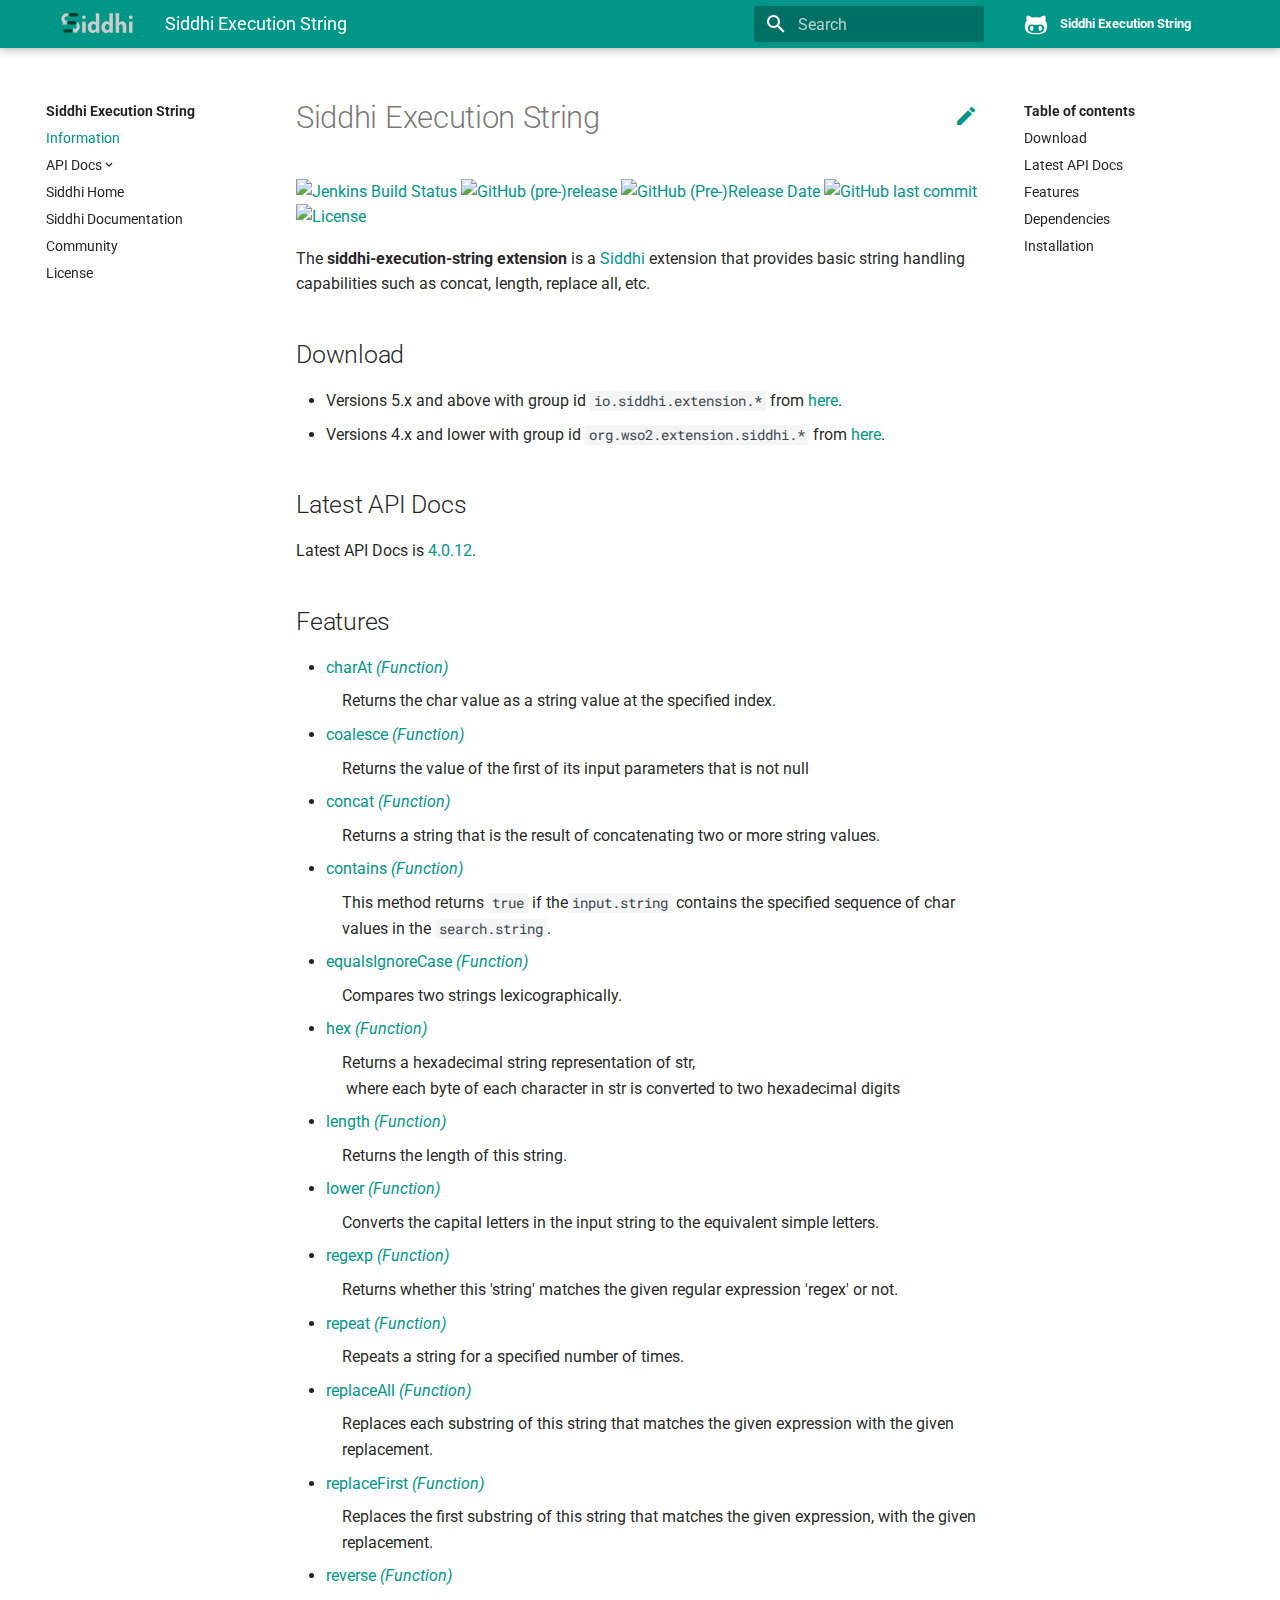
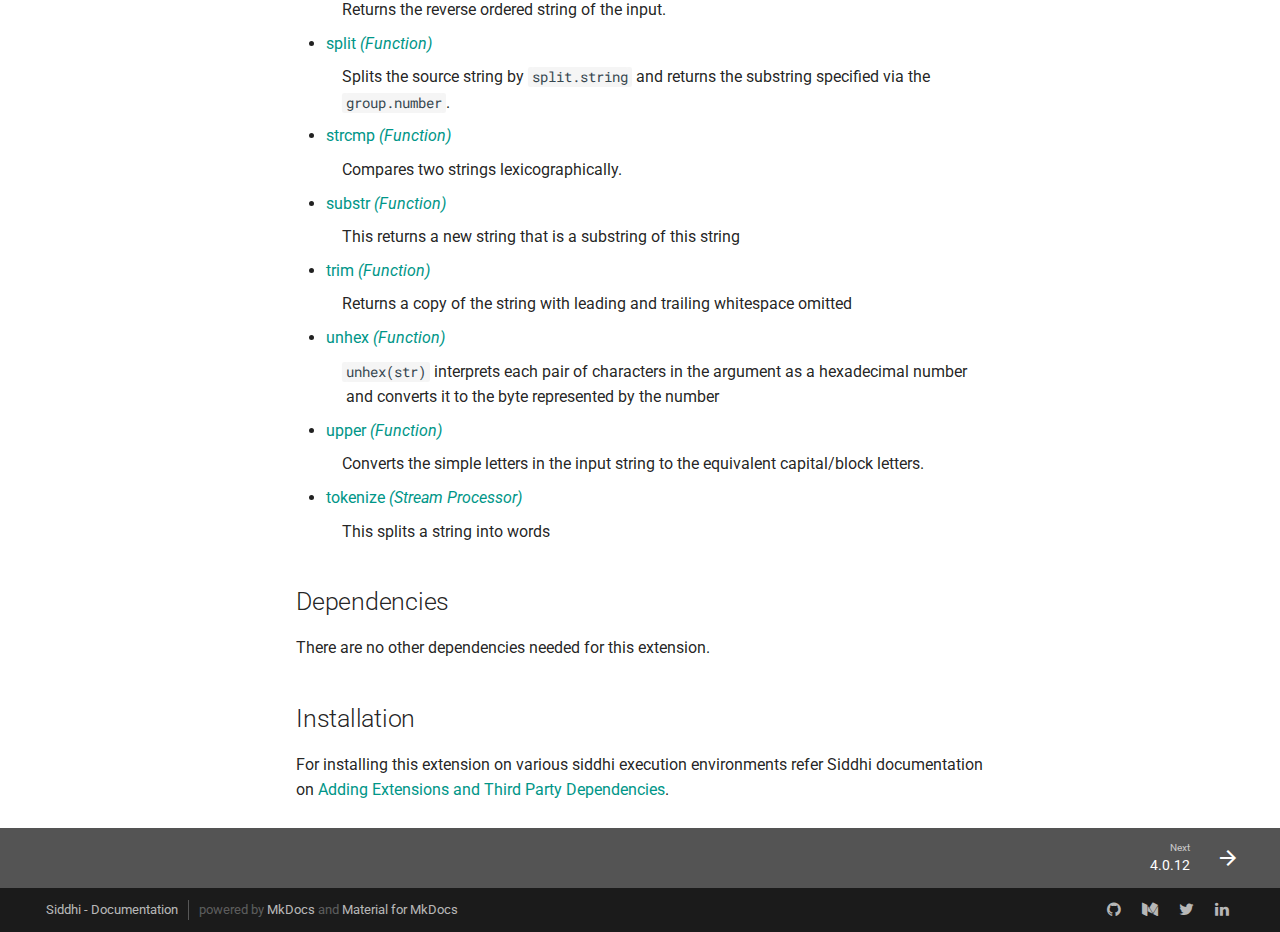
==== index.html @ 12981ea2 "Deployed dd63708 with MkDocs version: 1.0.4" ====
<!doctype html><html lang="en" class="no-js"><head><meta charset="utf-8"><meta name="viewport" content="width=device-width,initial-scale=1"><meta http-equiv="x-ua-compatible" content="ie=edge"><meta name="description" content="Siddhi Execution String Extension"><meta name="lang:clipboard.copy" content="Copy to clipboard"><meta name="lang:clipboard.copied" content="Copied to clipboard"><meta name="lang:search.language" content="en"><meta name="lang:search.pipeline.stopwords" content="True"><meta name="lang:search.pipeline.trimmer" content="True"><meta name="lang:search.result.none" content="No matching documents"><meta name="lang:search.result.one" content="1 matching document"><meta name="lang:search.result.other" content="# matching documents"><meta name="lang:search.tokenizer" content="[\s\-]+"><link rel="shortcut icon" href="images/favicon.ico"><meta name="generator" content="mkdocs-1.0.4, mkdocs-material-4.3.0"><title>Siddhi Execution String</title><link rel="stylesheet" href="assets/stylesheets/application.4031d38b.css"><link rel="stylesheet" href="assets/stylesheets/application-palette.224b79ff.css"><meta name="theme-color" content="#009688"><script src="assets/javascripts/modernizr.74668098.js"></script><link href="https://fonts.gstatic.com" rel="preconnect" crossorigin><link rel="stylesheet" href="https://fonts.googleapis.com/css?family=Roboto:300,400,400i,700|Roboto+Mono&display=swap"><style>body,input{font-family:"Roboto","Helvetica Neue",Helvetica,Arial,sans-serif}code,kbd,pre{font-family:"Roboto Mono","Courier New",Courier,monospace}</style><link rel="stylesheet" href="assets/fonts/material-icons.css"><link rel="stylesheet" href="stylesheets/extra.css"><script>window.ga = window.ga || function() {
    (ga.q = ga.q || []).push(arguments)
  }
  ga.l = +new Date
  /* Setup integration and send page view */
  ga("create", "UA-103065-28", "auto")
  ga("set", "anonymizeIp", true)
  ga("send", "pageview")
  /* Register handler to log search on blur */
  document.addEventListener("DOMContentLoaded", () => {
    if (document.forms.search) {
      var query = document.forms.search.query
      query.addEventListener("blur", function() {
        if (this.value) {
          var path = document.location.pathname;
          ga("send", "pageview", path + "?q=" + this.value)
        }
      })
    }
  })</script><script async src="https://www.google-analytics.com/analytics.js"></script></head><body dir="ltr" data-md-color-primary="teal" data-md-color-accent="teal"><svg class="md-svg"><defs><svg xmlns="http://www.w3.org/2000/svg" width="416" height="448" viewBox="0 0 416 448" id="__github"><path fill="currentColor" d="M160 304q0 10-3.125 20.5t-10.75 19T128 352t-18.125-8.5-10.75-19T96 304t3.125-20.5 10.75-19T128 256t18.125 8.5 10.75 19T160 304zm160 0q0 10-3.125 20.5t-10.75 19T288 352t-18.125-8.5-10.75-19T256 304t3.125-20.5 10.75-19T288 256t18.125 8.5 10.75 19T320 304zm40 0q0-30-17.25-51T296 232q-10.25 0-48.75 5.25Q229.5 240 208 240t-39.25-2.75Q130.75 232 120 232q-29.5 0-46.75 21T56 304q0 22 8 38.375t20.25 25.75 30.5 15 35 7.375 37.25 1.75h42q20.5 0 37.25-1.75t35-7.375 30.5-15 20.25-25.75T360 304zm56-44q0 51.75-15.25 82.75-9.5 19.25-26.375 33.25t-35.25 21.5-42.5 11.875-42.875 5.5T212 416q-19.5 0-35.5-.75t-36.875-3.125-38.125-7.5-34.25-12.875T37 371.5t-21.5-28.75Q0 312 0 260q0-59.25 34-99-6.75-20.5-6.75-42.5 0-29 12.75-54.5 27 0 47.5 9.875t47.25 30.875Q171.5 96 212 96q37 0 70 8 26.25-20.5 46.75-30.25T376 64q12.75 25.5 12.75 54.5 0 21.75-6.75 42 34 40 34 99.5z"/></svg></defs></svg> <input class="md-toggle" data-md-toggle="drawer" type="checkbox" id="__drawer" autocomplete="off"> <input class="md-toggle" data-md-toggle="search" type="checkbox" id="__search" autocomplete="off"> <label class="md-overlay" data-md-component="overlay" for="__drawer"></label><a href="#siddhi-execution-string" tabindex="1" class="md-skip">Skip to content </a><header class="md-header" data-md-component="header"><nav class="md-header-nav md-grid"><div class="md-flex"><div class="md-flex__cell md-flex__cell--shrink"><a href="." title="Siddhi Execution String" class="md-header-nav__button md-logo"><img src="images/siddhi-logo.svg" width="24" height="24"></a></div><div class="md-flex__cell md-flex__cell--shrink"><label class="md-icon md-icon--menu md-header-nav__button" for="__drawer"></label></div><div class="md-flex__cell md-flex__cell--stretch"><div class="md-flex__ellipsis md-header-nav__title" data-md-component="title"><span class="md-header-nav__topic">Siddhi Execution String</span><span class="md-header-nav__topic">Information</span></div></div><div class="md-flex__cell md-flex__cell--shrink"><label class="md-icon md-icon--search md-header-nav__button" for="__search"></label><div class="md-search" data-md-component="search" role="dialog"><label class="md-search__overlay" for="__search"></label><div class="md-search__inner" role="search"><form class="md-search__form" name="search"><input type="text" class="md-search__input" name="query" placeholder="Search" autocapitalize="off" autocorrect="off" autocomplete="off" spellcheck="false" data-md-component="query" data-md-state="active"> <label class="md-icon md-search__icon" for="__search"></label> <button type="reset" class="md-icon md-search__icon" data-md-component="reset" tabindex="-1">&#xE5CD;</button></form><div class="md-search__output"><div class="md-search__scrollwrap" data-md-scrollfix><div class="md-search-result" data-md-component="result"><div class="md-search-result__meta">Type to start searching</div><ol class="md-search-result__list"></ol></div></div></div></div></div></div><div class="md-flex__cell md-flex__cell--shrink"><div class="md-header-nav__source"><a href="https://github.com/siddhi-io/siddhi-execution-string/" title="Go to repository" class="md-source" data-md-source="github"><div class="md-source__icon"><svg viewBox="0 0 24 24" width="24" height="24"><use xlink:href="#__github" width="24" height="24"></use></svg></div><div class="md-source__repository">Siddhi Execution String</div></a></div></div></div></nav></header><div class="md-container"><main class="md-main"><div class="md-main__inner md-grid" data-md-component="container"><div class="md-sidebar md-sidebar--primary" data-md-component="navigation"><div class="md-sidebar__scrollwrap"><div class="md-sidebar__inner"><nav class="md-nav md-nav--primary" data-md-level="0"><label class="md-nav__title md-nav__title--site" for="__drawer"><a href="." title="Siddhi Execution String" class="md-nav__button md-logo"><img src="images/siddhi-logo.svg" width="48" height="48"></a>Siddhi Execution String</label><div class="md-nav__source"><a href="https://github.com/siddhi-io/siddhi-execution-string/" title="Go to repository" class="md-source" data-md-source="github"><div class="md-source__icon"><svg viewBox="0 0 24 24" width="24" height="24"><use xlink:href="#__github" width="24" height="24"></use></svg></div><div class="md-source__repository">Siddhi Execution String</div></a></div><ul class="md-nav__list" data-md-scrollfix><li class="md-nav__item md-nav__item--active"><input class="md-toggle md-nav__toggle" data-md-toggle="toc" type="checkbox" id="__toc"><label class="md-nav__link md-nav__link--active" for="__toc">Information</label><a href="." title="Information" class="md-nav__link md-nav__link--active">Information</a><nav class="md-nav md-nav--secondary"><label class="md-nav__title" for="__toc">Table of contents</label><ul class="md-nav__list" data-md-scrollfix><li class="md-nav__item"><a href="#download" title="Download" class="md-nav__link">Download</a></li><li class="md-nav__item"><a href="#latest-api-docs" title="Latest API Docs" class="md-nav__link">Latest API Docs</a></li><li class="md-nav__item"><a href="#features" title="Features" class="md-nav__link">Features</a></li><li class="md-nav__item"><a href="#dependencies" title="Dependencies" class="md-nav__link">Dependencies</a></li><li class="md-nav__item"><a href="#installation" title="Installation" class="md-nav__link">Installation</a></li></ul></nav></li><li class="md-nav__item md-nav__item--nested"><input class="md-toggle md-nav__toggle" data-md-toggle="nav-2" type="checkbox" id="nav-2"><label class="md-nav__link" for="nav-2">API Docs</label><nav class="md-nav" data-md-component="collapsible" data-md-level="1"><label class="md-nav__title" for="nav-2">API Docs</label><ul class="md-nav__list" data-md-scrollfix><li class="md-nav__item"><a href="api/4.0.12/" title="4.0.12" class="md-nav__link">4.0.12</a></li><li class="md-nav__item"><a href="api/4.0.11/" title="4.0.11" class="md-nav__link">4.0.11</a></li><li class="md-nav__item"><a href="api/4.0.10/" title="4.0.10" class="md-nav__link">4.0.10</a></li><li class="md-nav__item"><a href="api/4.0.9/" title="4.0.9" class="md-nav__link">4.0.9</a></li><li class="md-nav__item"><a href="api/4.0.8/" title="4.0.8" class="md-nav__link">4.0.8</a></li><li class="md-nav__item"><a href="api/4.0.7/" title="4.0.7" class="md-nav__link">4.0.7</a></li><li class="md-nav__item"><a href="api/4.0.6/" title="4.0.6" class="md-nav__link">4.0.6</a></li><li class="md-nav__item"><a href="api/4.0.5/" title="4.0.5" class="md-nav__link">4.0.5</a></li><li class="md-nav__item"><a href="api/latest/" title="latest" class="md-nav__link">latest</a></li></ul></nav></li><li class="md-nav__item"><a href="https://siddhi.io/" title="Siddhi Home" class="md-nav__link">Siddhi Home</a></li><li class="md-nav__item"><a href="https://siddhi.io/redirect/docs.html" title="Siddhi Documentation" class="md-nav__link">Siddhi Documentation</a></li><li class="md-nav__item"><a href="https://siddhi.io/community/" title="Community" class="md-nav__link">Community</a></li><li class="md-nav__item"><a href="license/" title="License" class="md-nav__link">License</a></li></ul></nav></div></div></div><div class="md-sidebar md-sidebar--secondary" data-md-component="toc"><div class="md-sidebar__scrollwrap"><div class="md-sidebar__inner"><nav class="md-nav md-nav--secondary"><label class="md-nav__title" for="__toc">Table of contents</label><ul class="md-nav__list" data-md-scrollfix><li class="md-nav__item"><a href="#download" title="Download" class="md-nav__link">Download</a></li><li class="md-nav__item"><a href="#latest-api-docs" title="Latest API Docs" class="md-nav__link">Latest API Docs</a></li><li class="md-nav__item"><a href="#features" title="Features" class="md-nav__link">Features</a></li><li class="md-nav__item"><a href="#dependencies" title="Dependencies" class="md-nav__link">Dependencies</a></li><li class="md-nav__item"><a href="#installation" title="Installation" class="md-nav__link">Installation</a></li></ul></nav></div></div></div><div class="md-content"><article class="md-content__inner md-typeset"><a href="https://github.com/siddhi-io/siddhi-execution-string/blob/master/index.md" title="Edit this page" class="md-icon md-content__icon">&#xE3C9;</a><h1 id="siddhi-execution-string">Siddhi Execution String</h1>
<p><a href="https://wso2.org/jenkins/job/siddhi/job/siddhi-execution-string/"><img alt="Jenkins Build Status" src="https://wso2.org/jenkins/job/siddhi/job/siddhi-execution-string/badge/icon" /></a>
  <a href="https://github.com/siddhi-io/siddhi-execution-string/releases"><img alt="GitHub (pre-)release" src="https://img.shields.io/github/release/siddhi-io/siddhi-execution-string/all.svg" /></a>
  <a href="https://github.com/siddhi-io/siddhi-execution-string/releases"><img alt="GitHub (Pre-)Release Date" src="https://img.shields.io/github/release-date-pre/siddhi-io/siddhi-execution-string.svg" /></a>
  <a href="https://github.com/siddhi-io/siddhi-execution-string/commits/master"><img alt="GitHub last commit" src="https://img.shields.io/github/last-commit/siddhi-io/siddhi-execution-string.svg" /></a>
  <a href="https://opensource.org/licenses/Apache-2.0"><img alt="License" src="https://img.shields.io/badge/License-Apache%202.0-blue.svg" /></a></p>
<p>The <strong>siddhi-execution-string extension</strong> is a <a target="_blank" href="https://siddhi.io/">Siddhi</a> extension that provides basic string handling capabilities such as concat, length, replace all, etc.</p>
<h2 id="download">Download</h2>
<ul>
<li>Versions 5.x and above with group id <code>io.siddhi.extension.*</code> from <a target="_blank" href="https://mvnrepository.com/artifact/io.siddhi.extension.execution.string/siddhi-execution-string/">here</a>.</li>
<li>Versions 4.x and lower with group id <code>org.wso2.extension.siddhi.*</code> from <a target="_blank" href="https://mvnrepository.com/artifact/org.wso2.extension.siddhi.execution.string/siddhi-execution-string">here</a>.</li>
</ul>
<h2 id="latest-api-docs">Latest API Docs</h2>
<p>Latest API Docs is <a target="_blank" href="https://siddhi-io.github.io/siddhi-execution-string/api/4.0.12">4.0.12</a>.</p>
<h2 id="features">Features</h2>
<ul>
<li><a target="_blank" href="https://wso2-extensions.github.io/siddhi-execution-string/api/4.0.12/#charat-function">charAt</a> <em><a target="_blank" href="https://wso2.github.io/siddhi/documentation/siddhi-4.0/#function">(Function)</a></em><br><div style="padding-left: 1em;"><p>Returns the char value as a string value at the specified index.</p></div></li>
<li><a target="_blank" href="https://wso2-extensions.github.io/siddhi-execution-string/api/4.0.12/#coalesce-function">coalesce</a> <em><a target="_blank" href="https://wso2.github.io/siddhi/documentation/siddhi-4.0/#function">(Function)</a></em><br><div style="padding-left: 1em;"><p>Returns the value of the first of its input parameters that is not null</p></div></li>
<li><a target="_blank" href="https://wso2-extensions.github.io/siddhi-execution-string/api/4.0.12/#concat-function">concat</a> <em><a target="_blank" href="https://wso2.github.io/siddhi/documentation/siddhi-4.0/#function">(Function)</a></em><br><div style="padding-left: 1em;"><p>Returns a string that is the result of concatenating two or more string values.</p></div></li>
<li><a target="_blank" href="https://wso2-extensions.github.io/siddhi-execution-string/api/4.0.12/#contains-function">contains</a> <em><a target="_blank" href="https://wso2.github.io/siddhi/documentation/siddhi-4.0/#function">(Function)</a></em><br><div style="padding-left: 1em;"><p>This method returns <code>true</code> if the<code>input.string</code> contains the specified sequence of char values in the <code>search.string</code>. </p></div></li>
<li><a target="_blank" href="https://wso2-extensions.github.io/siddhi-execution-string/api/4.0.12/#equalsignorecase-function">equalsIgnoreCase</a> <em><a target="_blank" href="https://wso2.github.io/siddhi/documentation/siddhi-4.0/#function">(Function)</a></em><br><div style="padding-left: 1em;"><p>Compares two strings lexicographically.</p></div></li>
<li><a target="_blank" href="https://wso2-extensions.github.io/siddhi-execution-string/api/4.0.12/#hex-function">hex</a> <em><a target="_blank" href="https://wso2.github.io/siddhi/documentation/siddhi-4.0/#function">(Function)</a></em><br><div style="padding-left: 1em;"><p>Returns a hexadecimal string representation of str,<br>&nbsp;where each byte of each character in str is converted to two hexadecimal digits</p></div></li>
<li><a target="_blank" href="https://wso2-extensions.github.io/siddhi-execution-string/api/4.0.12/#length-function">length</a> <em><a target="_blank" href="https://wso2.github.io/siddhi/documentation/siddhi-4.0/#function">(Function)</a></em><br><div style="padding-left: 1em;"><p>Returns the length of this string.</p></div></li>
<li><a target="_blank" href="https://wso2-extensions.github.io/siddhi-execution-string/api/4.0.12/#lower-function">lower</a> <em><a target="_blank" href="https://wso2.github.io/siddhi/documentation/siddhi-4.0/#function">(Function)</a></em><br><div style="padding-left: 1em;"><p>Converts the capital letters in the input string to the equivalent simple letters.</p></div></li>
<li><a target="_blank" href="https://wso2-extensions.github.io/siddhi-execution-string/api/4.0.12/#regexp-function">regexp</a> <em><a target="_blank" href="https://wso2.github.io/siddhi/documentation/siddhi-4.0/#function">(Function)</a></em><br><div style="padding-left: 1em;"><p>Returns whether  this 'string' matches the given regular expression 'regex' or not.</p></div></li>
<li><a target="_blank" href="https://wso2-extensions.github.io/siddhi-execution-string/api/4.0.12/#repeat-function">repeat</a> <em><a target="_blank" href="https://wso2.github.io/siddhi/documentation/siddhi-4.0/#function">(Function)</a></em><br><div style="padding-left: 1em;"><p>Repeats a string for a specified number of times.</p></div></li>
<li><a target="_blank" href="https://wso2-extensions.github.io/siddhi-execution-string/api/4.0.12/#replaceall-function">replaceAll</a> <em><a target="_blank" href="https://wso2.github.io/siddhi/documentation/siddhi-4.0/#function">(Function)</a></em><br><div style="padding-left: 1em;"><p>Replaces each substring of this string that matches the given expression with the given replacement.</p></div></li>
<li><a target="_blank" href="https://wso2-extensions.github.io/siddhi-execution-string/api/4.0.12/#replacefirst-function">replaceFirst</a> <em><a target="_blank" href="https://wso2.github.io/siddhi/documentation/siddhi-4.0/#function">(Function)</a></em><br><div style="padding-left: 1em;"><p>Replaces the first substring of this string that matches the given expression, with the given replacement.</p></div></li>
<li><a target="_blank" href="https://wso2-extensions.github.io/siddhi-execution-string/api/4.0.12/#reverse-function">reverse</a> <em><a target="_blank" href="https://wso2.github.io/siddhi/documentation/siddhi-4.0/#function">(Function)</a></em><br><div style="padding-left: 1em;"><p>Returns the reverse ordered string of the input.</p></div></li>
<li><a target="_blank" href="https://wso2-extensions.github.io/siddhi-execution-string/api/4.0.12/#split-function">split</a> <em><a target="_blank" href="https://wso2.github.io/siddhi/documentation/siddhi-4.0/#function">(Function)</a></em><br><div style="padding-left: 1em;"><p>Splits the source string by <code>split.string</code> and returns the substring specified via the <code>group.number</code>.</p></div></li>
<li><a target="_blank" href="https://wso2-extensions.github.io/siddhi-execution-string/api/4.0.12/#strcmp-function">strcmp</a> <em><a target="_blank" href="https://wso2.github.io/siddhi/documentation/siddhi-4.0/#function">(Function)</a></em><br><div style="padding-left: 1em;"><p>Compares two strings lexicographically.</p></div></li>
<li><a target="_blank" href="https://wso2-extensions.github.io/siddhi-execution-string/api/4.0.12/#substr-function">substr</a> <em><a target="_blank" href="https://wso2.github.io/siddhi/documentation/siddhi-4.0/#function">(Function)</a></em><br><div style="padding-left: 1em;"><p>This returns a new string that is a substring of this string</p></div></li>
<li><a target="_blank" href="https://wso2-extensions.github.io/siddhi-execution-string/api/4.0.12/#trim-function">trim</a> <em><a target="_blank" href="https://wso2.github.io/siddhi/documentation/siddhi-4.0/#function">(Function)</a></em><br><div style="padding-left: 1em;"><p>Returns a copy of the string with leading and trailing whitespace omitted</p></div></li>
<li><a target="_blank" href="https://wso2-extensions.github.io/siddhi-execution-string/api/4.0.12/#unhex-function">unhex</a> <em><a target="_blank" href="https://wso2.github.io/siddhi/documentation/siddhi-4.0/#function">(Function)</a></em><br><div style="padding-left: 1em;"><p><code>unhex(str)</code> interprets each pair of characters in the argument as a hexadecimal number<br>&nbsp;and converts it to the byte represented by the number</p></div></li>
<li><a target="_blank" href="https://wso2-extensions.github.io/siddhi-execution-string/api/4.0.12/#upper-function">upper</a> <em><a target="_blank" href="https://wso2.github.io/siddhi/documentation/siddhi-4.0/#function">(Function)</a></em><br><div style="padding-left: 1em;"><p>Converts the simple letters in the input string to the equivalent capital/block letters.</p></div></li>
<li><a target="_blank" href="https://wso2-extensions.github.io/siddhi-execution-string/api/4.0.12/#tokenize-stream-processor">tokenize</a> <em><a target="_blank" href="https://wso2.github.io/siddhi/documentation/siddhi-4.0/#stream-processor">(Stream Processor)</a></em><br><div style="padding-left: 1em;"><p>This splits a string into words</p></div></li>
</ul>
<h2 id="dependencies">Dependencies</h2>
<p>There are no other dependencies needed for this extension. </p>
<h2 id="installation">Installation</h2>
<p>For installing this extension on various siddhi execution environments refer Siddhi documentation on <a target="_blank" href="https://siddhi.io/redirect/add-extensions.html">Adding Extensions and Third Party Dependencies</a>.</p></article></div></div></main><footer class="md-footer"><div class="md-footer-nav"><nav class="md-footer-nav__inner md-grid"><a href="api/4.0.12/" title="4.0.12" class="md-flex md-footer-nav__link md-footer-nav__link--next" rel="next"><div class="md-flex__cell md-flex__cell--stretch md-footer-nav__title"><span class="md-flex__ellipsis"><span class="md-footer-nav__direction">Next</span>4.0.12</span></div><div class="md-flex__cell md-flex__cell--shrink"><i class="md-icon md-icon--arrow-forward md-footer-nav__button"></i></div></a></nav></div><div class="md-footer-meta md-typeset"><div class="md-footer-meta__inner md-grid"><div class="md-footer-copyright"><div class="md-footer-copyright__highlight">Siddhi - Documentation</div>powered by <a href="https://www.mkdocs.org">MkDocs</a> and <a href="https://squidfunk.github.io/mkdocs-material/">Material for MkDocs</a></div><div class="md-footer-social"><link rel="stylesheet" href="assets/fonts/font-awesome.css"> <a href="https://github.com/siddhi-io/siddhi" class="md-footer-social__link fa fa-github"></a>  <a href="https://medium.com/siddhi-io" class="md-footer-social__link fa fa-medium"></a>  <a href="https://twitter.com/siddhi_io" class="md-footer-social__link fa fa-twitter"></a>  <a href="https://www.linkedin.com/groups/13553064" class="md-footer-social__link fa fa-linkedin"></a> </div></div></div></footer></div><script src="assets/javascripts/application.b260a35d.js"></script><script>app.initialize({version:"1.0.4",url:{base:"."}})</script></body></html>
---- assets/stylesheets/application.4031d38b.css ----
@charset "UTF-8";html{box-sizing:border-box}*,:after,:before{box-sizing:inherit}html{-webkit-text-size-adjust:none;-moz-text-size-adjust:none;-ms-text-size-adjust:none;text-size-adjust:none}body{margin:0}hr{overflow:visible;box-sizing:content-box}a{-webkit-text-decoration-skip:objects}a,button,input,label{-webkit-tap-highlight-color:transparent}a{color:inherit;text-decoration:none}small,sub,sup{font-size:80%}sub,sup{position:relative;line-height:0;vertical-align:baseline}sub{bottom:-.25em}sup{top:-.5em}img{border-style:none}table{border-collapse:separate;border-spacing:0}td,th{font-weight:400;vertical-align:top}button{margin:0;padding:0;border:0;outline-style:none;background:transparent;font-size:inherit}input{border:0;outline:0}.md-clipboard:before,.md-icon,.md-nav__button,.md-nav__link:after,.md-nav__title:before,.md-search-result__article--document:before,.md-source-file:before,.md-typeset .admonition>.admonition-title:before,.md-typeset .admonition>summary:before,.md-typeset .critic.comment:before,.md-typeset .footnote-backref,.md-typeset .task-list-control .task-list-indicator:before,.md-typeset details>.admonition-title:before,.md-typeset details>summary:before,.md-typeset summary:after{font-family:Material Icons;font-style:normal;font-variant:normal;font-weight:400;line-height:1;text-transform:none;white-space:nowrap;speak:none;word-wrap:normal;direction:ltr}.md-content__icon,.md-footer-nav__button,.md-header-nav__button,.md-nav__button,.md-nav__title:before,.md-search-result__article--document:before{display:inline-block;margin:.2rem;padding:.4rem;font-size:1.2rem;cursor:pointer}.md-icon--arrow-back:before{content:""}.md-icon--arrow-forward:before{content:""}.md-icon--menu:before{content:""}.md-icon--search:before{content:""}[dir=rtl] .md-icon--arrow-back:before{content:""}[dir=rtl] .md-icon--arrow-forward:before{content:""}body{-webkit-font-smoothing:antialiased;-moz-osx-font-smoothing:grayscale}body,input{color:rgba(0,0,0,.87);-webkit-font-feature-settings:"kern","liga";font-feature-settings:"kern","liga";font-family:Helvetica Neue,Helvetica,Arial,sans-serif}code,kbd,pre{color:rgba(0,0,0,.87);-webkit-font-feature-settings:"kern";font-feature-settings:"kern";font-family:Courier New,Courier,monospace}.md-typeset{font-size:.8rem;line-height:1.6;-webkit-print-color-adjust:exact}.md-typeset blockquote,.md-typeset ol,.md-typeset p,.md-typeset ul{margin:1em 0}.md-typeset h1{margin:0 0 2rem;color:rgba(0,0,0,.54);font-size:1.5625rem;line-height:1.3}.md-typeset h1,.md-typeset h2{font-weight:300;letter-spacing:-.01em}.md-typeset h2{margin:2rem 0 .8rem;font-size:1.25rem;line-height:1.4}.md-typeset h3{margin:1.6rem 0 .8rem;font-size:1rem;font-weight:400;letter-spacing:-.01em;line-height:1.5}.md-typeset h2+h3{margin-top:.8rem}.md-typeset h4{font-size:.8rem}.md-typeset h4,.md-typeset h5,.md-typeset h6{margin:.8rem 0;font-weight:700;letter-spacing:-.01em}.md-typeset h5,.md-typeset h6{color:rgba(0,0,0,.54);font-size:.64rem}.md-typeset h5{text-transform:uppercase}.md-typeset hr{margin:1.5em 0;border-bottom:.05rem dotted rgba(0,0,0,.26)}.md-typeset a{color:#3f51b5;word-break:break-word}.md-typeset a,.md-typeset a:before{transition:color .125s}.md-typeset a:active,.md-typeset a:hover{color:#536dfe}.md-typeset code,.md-typeset pre{background-color:hsla(0,0%,92.5%,.5);color:#37474f;font-size:85%;direction:ltr}.md-typeset code{margin:0 .29412em;padding:.07353em 0;border-radius:.1rem;box-shadow:.29412em 0 0 hsla(0,0%,92.5%,.5),-.29412em 0 0 hsla(0,0%,92.5%,.5);word-break:break-word;-webkit-box-decoration-break:clone;box-decoration-break:clone}.md-typeset h1 code,.md-typeset h2 code,.md-typeset h3 code,.md-typeset h4 code,.md-typeset h5 code,.md-typeset h6 code{margin:0;background-color:transparent;box-shadow:none}.md-typeset a>code{margin:inherit;padding:inherit;border-radius:initial;background-color:inherit;color:inherit;box-shadow:none}.md-typeset pre{position:relative;margin:1em 0;border-radius:.1rem;line-height:1.4;-webkit-overflow-scrolling:touch}.md-typeset pre>code{display:block;margin:0;padding:.525rem .6rem;background-color:transparent;font-size:inherit;box-shadow:none;-webkit-box-decoration-break:slice;box-decoration-break:slice;overflow:auto}.md-typeset pre>code::-webkit-scrollbar{width:.2rem;height:.2rem}.md-typeset pre>code::-webkit-scrollbar-thumb{background-color:rgba(0,0,0,.26)}.md-typeset pre>code::-webkit-scrollbar-thumb:hover{background-color:#536dfe}.md-typeset kbd{padding:0 .29412em;border-radius:.15rem;border:.05rem solid #c9c9c9;border-bottom-color:#bcbcbc;background-color:#fcfcfc;color:#555;font-size:85%;box-shadow:0 .05rem 0 #b0b0b0;word-break:break-word}.md-typeset mark{margin:0 .25em;padding:.0625em 0;border-radius:.1rem;background-color:rgba(255,235,59,.5);box-shadow:.25em 0 0 rgba(255,235,59,.5),-.25em 0 0 rgba(255,235,59,.5);word-break:break-word;-webkit-box-decoration-break:clone;box-decoration-break:clone}.md-typeset abbr{border-bottom:.05rem dotted rgba(0,0,0,.54);text-decoration:none;cursor:help}.md-typeset small{opacity:.75}.md-typeset sub,.md-typeset sup{margin-left:.07812em}[dir=rtl] .md-typeset sub,[dir=rtl] .md-typeset sup{margin-right:.07812em;margin-left:0}.md-typeset blockquote{padding-left:.6rem;border-left:.2rem solid rgba(0,0,0,.26);color:rgba(0,0,0,.54)}[dir=rtl] .md-typeset blockquote{padding-right:.6rem;padding-left:0;border-right:.2rem solid rgba(0,0,0,.26);border-left:initial}.md-typeset ul{list-style-type:disc}.md-typeset ol,.md-typeset ul{margin-left:.625em;padding:0}[dir=rtl] .md-typeset ol,[dir=rtl] .md-typeset ul{margin-right:.625em;margin-left:0}.md-typeset ol ol,.md-typeset ul ol{list-style-type:lower-alpha}.md-typeset ol ol ol,.md-typeset ul ol ol{list-style-type:lower-roman}.md-typeset ol li,.md-typeset ul li{margin-bottom:.5em;margin-left:1.25em}[dir=rtl] .md-typeset ol li,[dir=rtl] .md-typeset ul li{margin-right:1.25em;margin-left:0}.md-typeset ol li blockquote,.md-typeset ol li p,.md-typeset ul li blockquote,.md-typeset ul li p{margin:.5em 0}.md-typeset ol li:last-child,.md-typeset ul li:last-child{margin-bottom:0}.md-typeset ol li ol,.md-typeset ol li ul,.md-typeset ul li ol,.md-typeset ul li ul{margin:.5em 0 .5em .625em}[dir=rtl] .md-typeset ol li ol,[dir=rtl] .md-typeset ol li ul,[dir=rtl] .md-typeset ul li ol,[dir=rtl] .md-typeset ul li ul{margin-right:.625em;margin-left:0}.md-typeset dd{margin:1em 0 1em 1.875em}[dir=rtl] .md-typeset dd{margin-right:1.875em;margin-left:0}.md-typeset iframe,.md-typeset img,.md-typeset svg{max-width:100%}.md-typeset table:not([class]){box-shadow:0 2px 2px 0 rgba(0,0,0,.14),0 1px 5px 0 rgba(0,0,0,.12),0 3px 1px -2px rgba(0,0,0,.2);display:inline-block;max-width:100%;border-radius:.1rem;font-size:.64rem;overflow:auto;-webkit-overflow-scrolling:touch}.md-typeset table:not([class])+*{margin-top:1.5em}.md-typeset table:not([class]) td:not([align]),.md-typeset table:not([class]) th:not([align]){text-align:left}[dir=rtl] .md-typeset table:not([class]) td:not([align]),[dir=rtl] .md-typeset table:not([class]) th:not([align]){text-align:right}.md-typeset table:not([class]) th{min-width:5rem;padding:.6rem .8rem;background-color:rgba(0,0,0,.54);color:#fff;vertical-align:top}.md-typeset table:not([class]) td{padding:.6rem .8rem;border-top:.05rem solid rgba(0,0,0,.07);vertical-align:top}.md-typeset table:not([class]) tr{transition:background-color .125s}.md-typeset table:not([class]) tr:hover{background-color:rgba(0,0,0,.035);box-shadow:inset 0 .05rem 0 #fff}.md-typeset table:not([class]) tr:first-child td{border-top:0}.md-typeset table:not([class]) a{word-break:normal}.md-typeset__scrollwrap{margin:1em -.8rem;overflow-x:auto;-webkit-overflow-scrolling:touch}.md-typeset .md-typeset__table{display:inline-block;margin-bottom:.5em;padding:0 .8rem}.md-typeset .md-typeset__table table{display:table;width:100%;margin:0;overflow:hidden}html{font-size:125%;overflow-x:hidden}body,html{height:100%}body{position:relative;font-size:.5rem}hr{display:block;height:.05rem;padding:0;border:0}.md-svg{display:none}.md-grid{max-width:61rem;margin-right:auto;margin-left:auto}.md-container,.md-main{overflow:auto}.md-container{display:table;width:100%;height:100%;padding-top:2.4rem;table-layout:fixed}.md-main{display:table-row;height:100%}.md-main__inner{height:100%;padding-top:1.5rem;padding-bottom:.05rem}.md-toggle{display:none}.md-overlay{position:fixed;top:0;width:0;height:0;transition:width 0s .25s,height 0s .25s,opacity .25s;background-color:rgba(0,0,0,.54);opacity:0;z-index:3}.md-flex{display:table}.md-flex__cell{display:table-cell;position:relative;vertical-align:top}.md-flex__cell--shrink{width:0}.md-flex__cell--stretch{display:table;width:100%;table-layout:fixed}.md-flex__ellipsis{display:table-cell;text-overflow:ellipsis;white-space:nowrap;overflow:hidden}.md-skip{position:fixed;width:.05rem;height:.05rem;margin:.5rem;padding:.3rem .5rem;-webkit-transform:translateY(.4rem);transform:translateY(.4rem);border-radius:.1rem;background-color:rgba(0,0,0,.87);color:#fff;font-size:.64rem;opacity:0;overflow:hidden}.md-skip:focus{width:auto;height:auto;clip:auto;-webkit-transform:translateX(0);transform:translateX(0);transition:opacity .175s 75ms,-webkit-transform .25s cubic-bezier(.4,0,.2,1);transition:transform .25s cubic-bezier(.4,0,.2,1),opacity .175s 75ms;transition:transform .25s cubic-bezier(.4,0,.2,1),opacity .175s 75ms,-webkit-transform .25s cubic-bezier(.4,0,.2,1);opacity:1;z-index:10}@page{margin:25mm}.md-clipboard{position:absolute;top:.3rem;right:.3rem;width:1.4rem;height:1.4rem;border-radius:.1rem;font-size:.8rem;cursor:pointer;z-index:1;-webkit-backface-visibility:hidden;backface-visibility:hidden}.md-clipboard:before{transition:color .25s,opacity .25s;color:rgba(0,0,0,.07);content:"\E14D"}.codehilite:hover .md-clipboard:before,.md-typeset .highlight:hover .md-clipboard:before,pre:hover .md-clipboard:before{color:rgba(0,0,0,.54)}.md-clipboard:focus:before,.md-clipboard:hover:before{color:#536dfe}.md-clipboard__message{display:block;position:absolute;top:0;right:1.7rem;padding:.3rem .5rem;-webkit-transform:translateX(.4rem);transform:translateX(.4rem);transition:opacity .175s,-webkit-transform .25s cubic-bezier(.9,.1,.9,0);transition:transform .25s cubic-bezier(.9,.1,.9,0),opacity .175s;transition:transform .25s cubic-bezier(.9,.1,.9,0),opacity .175s,-webkit-transform .25s cubic-bezier(.9,.1,.9,0);border-radius:.1rem;background-color:rgba(0,0,0,.54);color:#fff;font-size:.64rem;white-space:nowrap;opacity:0;pointer-events:none}.md-clipboard__message--active{-webkit-transform:translateX(0);transform:translateX(0);transition:opacity .175s 75ms,-webkit-transform .25s cubic-bezier(.4,0,.2,1);transition:transform .25s cubic-bezier(.4,0,.2,1),opacity .175s 75ms;transition:transform .25s cubic-bezier(.4,0,.2,1),opacity .175s 75ms,-webkit-transform .25s cubic-bezier(.4,0,.2,1);opacity:1;pointer-events:auto}.md-clipboard__message:before{content:attr(aria-label)}.md-clipboard__message:after{display:block;position:absolute;top:50%;right:-.2rem;width:0;margin-top:-.2rem;border-color:transparent rgba(0,0,0,.54);border-style:solid;border-width:.2rem 0 .2rem .2rem;content:""}.md-content__inner{margin:0 .8rem 1.2rem;padding-top:.6rem}.md-content__inner:before{display:block;height:.4rem;content:""}.md-content__inner>:last-child{margin-bottom:0}.md-content__icon{position:relative;margin:.4rem 0;padding:0;float:right}.md-typeset .md-content__icon{color:rgba(0,0,0,.26)}.md-header{position:fixed;top:0;right:0;left:0;height:2.4rem;transition:background-color .25s,color .25s;background-color:#3f51b5;color:#fff;box-shadow:none;z-index:2;-webkit-backface-visibility:hidden;backface-visibility:hidden}.no-js .md-header{transition:none;box-shadow:none}.md-header[data-md-state=shadow]{transition:background-color .25s,color .25s,box-shadow .25s;box-shadow:0 0 .2rem rgba(0,0,0,.1),0 .2rem .4rem rgba(0,0,0,.2)}.md-header-nav{padding:0 .2rem}.md-header-nav__button{position:relative;transition:opacity .25s;z-index:1}.md-header-nav__button:hover{opacity:.7}.md-header-nav__button.md-logo *{display:block}.no-js .md-header-nav__button.md-icon--search{display:none}.md-header-nav__topic{display:block;position:absolute;transition:opacity .15s,-webkit-transform .4s cubic-bezier(.1,.7,.1,1);transition:transform .4s cubic-bezier(.1,.7,.1,1),opacity .15s;transition:transform .4s cubic-bezier(.1,.7,.1,1),opacity .15s,-webkit-transform .4s cubic-bezier(.1,.7,.1,1);text-overflow:ellipsis;white-space:nowrap;overflow:hidden}.md-header-nav__topic+.md-header-nav__topic{-webkit-transform:translateX(1.25rem);transform:translateX(1.25rem);transition:opacity .15s,-webkit-transform .4s cubic-bezier(1,.7,.1,.1);transition:transform .4s cubic-bezier(1,.7,.1,.1),opacity .15s;transition:transform .4s cubic-bezier(1,.7,.1,.1),opacity .15s,-webkit-transform .4s cubic-bezier(1,.7,.1,.1);opacity:0;z-index:-1;pointer-events:none}[dir=rtl] .md-header-nav__topic+.md-header-nav__topic{-webkit-transform:translateX(-1.25rem);transform:translateX(-1.25rem)}.no-js .md-header-nav__topic{position:static}.no-js .md-header-nav__topic+.md-header-nav__topic{display:none}.md-header-nav__title{padding:0 1rem;font-size:.9rem;line-height:2.4rem}.md-header-nav__title[data-md-state=active] .md-header-nav__topic{-webkit-transform:translateX(-1.25rem);transform:translateX(-1.25rem);transition:opacity .15s,-webkit-transform .4s cubic-bezier(1,.7,.1,.1);transition:transform .4s cubic-bezier(1,.7,.1,.1),opacity .15s;transition:transform .4s cubic-bezier(1,.7,.1,.1),opacity .15s,-webkit-transform .4s cubic-bezier(1,.7,.1,.1);opacity:0;z-index:-1;pointer-events:none}[dir=rtl] .md-header-nav__title[data-md-state=active] .md-header-nav__topic{-webkit-transform:translateX(1.25rem);transform:translateX(1.25rem)}.md-header-nav__title[data-md-state=active] .md-header-nav__topic+.md-header-nav__topic{-webkit-transform:translateX(0);transform:translateX(0);transition:opacity .15s,-webkit-transform .4s cubic-bezier(.1,.7,.1,1);transition:transform .4s cubic-bezier(.1,.7,.1,1),opacity .15s;transition:transform .4s cubic-bezier(.1,.7,.1,1),opacity .15s,-webkit-transform .4s cubic-bezier(.1,.7,.1,1);opacity:1;z-index:0;pointer-events:auto}.md-header-nav__source{display:none}.md-hero{transition:background .25s;background-color:#3f51b5;color:#fff;font-size:1rem;overflow:hidden}.md-hero__inner{margin-top:1rem;padding:.8rem .8rem .4rem;transition:opacity .25s,-webkit-transform .4s cubic-bezier(.1,.7,.1,1);transition:transform .4s cubic-bezier(.1,.7,.1,1),opacity .25s;transition:transform .4s cubic-bezier(.1,.7,.1,1),opacity .25s,-webkit-transform .4s cubic-bezier(.1,.7,.1,1);transition-delay:.1s}[data-md-state=hidden] .md-hero__inner{pointer-events:none;-webkit-transform:translateY(.625rem);transform:translateY(.625rem);transition:opacity .1s 0s,-webkit-transform 0s .4s;transition:transform 0s .4s,opacity .1s 0s;transition:transform 0s .4s,opacity .1s 0s,-webkit-transform 0s .4s;opacity:0}.md-hero--expand .md-hero__inner{margin-bottom:1.2rem}.md-footer-nav{background-color:rgba(0,0,0,.87);color:#fff}.md-footer-nav__inner{padding:.2rem;overflow:auto}.md-footer-nav__link{padding-top:1.4rem;padding-bottom:.4rem;transition:opacity .25s}.md-footer-nav__link:hover{opacity:.7}.md-footer-nav__link--prev{width:25%;float:left}[dir=rtl] .md-footer-nav__link--prev{float:right}.md-footer-nav__link--next{width:75%;float:right;text-align:right}[dir=rtl] .md-footer-nav__link--next{float:left;text-align:left}.md-footer-nav__button{transition:background .25s}.md-footer-nav__title{position:relative;padding:0 1rem;font-size:.9rem;line-height:2.4rem}.md-footer-nav__direction{position:absolute;right:0;left:0;margin-top:-1rem;padding:0 1rem;color:hsla(0,0%,100%,.7);font-size:.75rem}.md-footer-meta{background-color:rgba(0,0,0,.895)}.md-footer-meta__inner{padding:.2rem;overflow:auto}html .md-footer-meta.md-typeset a{color:hsla(0,0%,100%,.7)}html .md-footer-meta.md-typeset a:focus,html .md-footer-meta.md-typeset a:hover{color:#fff}.md-footer-copyright{margin:0 .6rem;padding:.4rem 0;color:hsla(0,0%,100%,.3);font-size:.64rem}.md-footer-copyright__highlight{color:hsla(0,0%,100%,.7)}.md-footer-social{margin:0 .4rem;padding:.2rem 0 .6rem}.md-footer-social__link{display:inline-block;width:1.6rem;height:1.6rem;font-size:.8rem;text-align:center}.md-footer-social__link:before{line-height:1.9}.md-nav{font-size:.7rem;line-height:1.3}.md-nav__title{display:block;padding:0 .6rem;font-weight:700;text-overflow:ellipsis;overflow:hidden}.md-nav__title:before{display:none;content:"\E5C4"}[dir=rtl] .md-nav__title:before{content:"\E5C8"}.md-nav__title .md-nav__button{display:none}.md-nav__list{margin:0;padding:0;list-style:none}.md-nav__item{padding:0 .6rem}.md-nav__item:last-child{padding-bottom:.6rem}.md-nav__item .md-nav__item{padding-right:0}[dir=rtl] .md-nav__item .md-nav__item{padding-right:.6rem;padding-left:0}.md-nav__item .md-nav__item:last-child{padding-bottom:0}.md-nav__button img{width:100%;height:auto}.md-nav__link{display:block;margin-top:.625em;transition:color .125s;text-overflow:ellipsis;cursor:pointer;overflow:hidden}.md-nav__item--nested>.md-nav__link:after{content:"\E313"}html .md-nav__link[for=__toc],html .md-nav__link[for=__toc]+.md-nav__link:after,html .md-nav__link[for=__toc]~.md-nav{display:none}.md-nav__link[data-md-state=blur]{color:rgba(0,0,0,.54)}.md-nav__link--active,.md-nav__link:active{color:#3f51b5}.md-nav__item--nested>.md-nav__link{color:inherit}.md-nav__link:focus,.md-nav__link:hover{color:#536dfe}.md-nav__source,.no-js .md-search{display:none}.md-search__overlay{opacity:0;z-index:1}.md-search__form{position:relative}.md-search__input{position:relative;padding:0 2.2rem 0 3.6rem;text-overflow:ellipsis;z-index:2}[dir=rtl] .md-search__input{padding:0 3.6rem 0 2.2rem}.md-search__input::-webkit-input-placeholder{transition:color .25s cubic-bezier(.1,.7,.1,1)}.md-search__input:-ms-input-placeholder{transition:color .25s cubic-bezier(.1,.7,.1,1)}.md-search__input::-ms-input-placeholder{transition:color .25s cubic-bezier(.1,.7,.1,1)}.md-search__input::placeholder{transition:color .25s cubic-bezier(.1,.7,.1,1)}.md-search__input::-webkit-input-placeholder,.md-search__input~.md-search__icon{color:rgba(0,0,0,.54)}.md-search__input:-ms-input-placeholder,.md-search__input~.md-search__icon{color:rgba(0,0,0,.54)}.md-search__input::-ms-input-placeholder,.md-search__input~.md-search__icon{color:rgba(0,0,0,.54)}.md-search__input::placeholder,.md-search__input~.md-search__icon{color:rgba(0,0,0,.54)}.md-search__input::-ms-clear{display:none}.md-search__icon{position:absolute;transition:color .25s cubic-bezier(.1,.7,.1,1),opacity .25s;font-size:1.2rem;cursor:pointer;z-index:2}.md-search__icon:hover{opacity:.7}.md-search__icon[for=__search]{top:.3rem;left:.5rem}[dir=rtl] .md-search__icon[for=__search]{right:.5rem;left:auto}.md-search__icon[for=__search]:before{content:"\E8B6"}.md-search__icon[type=reset]{top:.3rem;right:.5rem;-webkit-transform:scale(.125);transform:scale(.125);transition:opacity .15s,-webkit-transform .15s cubic-bezier(.1,.7,.1,1);transition:transform .15s cubic-bezier(.1,.7,.1,1),opacity .15s;transition:transform .15s cubic-bezier(.1,.7,.1,1),opacity .15s,-webkit-transform .15s cubic-bezier(.1,.7,.1,1);opacity:0}[dir=rtl] .md-search__icon[type=reset]{right:auto;left:.5rem}[data-md-toggle=search]:checked~.md-header .md-search__input:valid~.md-search__icon[type=reset]{-webkit-transform:scale(1);transform:scale(1);opacity:1}[data-md-toggle=search]:checked~.md-header .md-search__input:valid~.md-search__icon[type=reset]:hover{opacity:.7}.md-search__output{position:absolute;width:100%;border-radius:0 0 .1rem .1rem;overflow:hidden;z-index:1}.md-search__scrollwrap{height:100%;background-color:#fff;box-shadow:inset 0 .05rem 0 rgba(0,0,0,.07);overflow-y:auto;-webkit-overflow-scrolling:touch}.md-search-result{color:rgba(0,0,0,.87);word-break:break-word}.md-search-result__meta{padding:0 .8rem;background-color:rgba(0,0,0,.07);color:rgba(0,0,0,.54);font-size:.64rem;line-height:1.8rem}.md-search-result__list{margin:0;padding:0;border-top:.05rem solid rgba(0,0,0,.07);list-style:none}.md-search-result__item{box-shadow:0 -.05rem 0 rgba(0,0,0,.07)}.md-search-result__link{display:block;transition:background .25s;outline:0;overflow:hidden}.md-search-result__link:hover,.md-search-result__link[data-md-state=active]{background-color:rgba(83,109,254,.1)}.md-search-result__link:hover .md-search-result__article:before,.md-search-result__link[data-md-state=active] .md-search-result__article:before{opacity:.7}.md-search-result__link:last-child .md-search-result__teaser{margin-bottom:.6rem}.md-search-result__article{position:relative;padding:0 .8rem;overflow:auto}.md-search-result__article--document:before{position:absolute;left:0;margin:.1rem;transition:opacity .25s;color:rgba(0,0,0,.54);content:"\E880"}[dir=rtl] .md-search-result__article--document:before{right:0;left:auto}.md-search-result__article--document .md-search-result__title{margin:.55rem 0;font-size:.8rem;font-weight:400;line-height:1.4}.md-search-result__title{margin:.5em 0;font-size:.64rem;font-weight:700;line-height:1.4}.md-search-result__teaser{display:-webkit-box;max-height:1.65rem;margin:.5em 0;color:rgba(0,0,0,.54);font-size:.64rem;line-height:1.4;text-overflow:ellipsis;overflow:hidden;-webkit-line-clamp:2}.md-search-result em{font-style:normal;font-weight:700;text-decoration:underline}.md-sidebar{position:absolute;width:12.1rem;padding:1.2rem 0;overflow:hidden}.md-sidebar[data-md-state=lock]{position:fixed;top:2.4rem}.md-sidebar--secondary{display:none}.md-sidebar__scrollwrap{max-height:100%;margin:0 .2rem;overflow-y:auto;-webkit-backface-visibility:hidden;backface-visibility:hidden}.md-sidebar__scrollwrap::-webkit-scrollbar{width:.2rem;height:.2rem}.md-sidebar__scrollwrap::-webkit-scrollbar-thumb{background-color:rgba(0,0,0,.26)}.md-sidebar__scrollwrap::-webkit-scrollbar-thumb:hover{background-color:#536dfe}@-webkit-keyframes md-source__facts--done{0%{height:0}to{height:.65rem}}@keyframes md-source__facts--done{0%{height:0}to{height:.65rem}}@-webkit-keyframes md-source__fact--done{0%{-webkit-transform:translateY(100%);transform:translateY(100%);opacity:0}50%{opacity:0}to{-webkit-transform:translateY(0);transform:translateY(0);opacity:1}}@keyframes md-source__fact--done{0%{-webkit-transform:translateY(100%);transform:translateY(100%);opacity:0}50%{opacity:0}to{-webkit-transform:translateY(0);transform:translateY(0);opacity:1}}.md-source{display:block;padding-right:.6rem;transition:opacity .25s;font-size:.65rem;line-height:1.2;white-space:nowrap}[dir=rtl] .md-source{padding-right:0;padding-left:.6rem}.md-source:hover{opacity:.7}.md-source:after,.md-source__icon{display:inline-block;height:2.4rem;content:"";vertical-align:middle}.md-source__icon{width:2.4rem}.md-source__icon svg{width:1.2rem;height:1.2rem;margin-top:.6rem;margin-left:.6rem}[dir=rtl] .md-source__icon svg{margin-right:.6rem;margin-left:0}.md-source__icon+.md-source__repository{margin-left:-2rem;padding-left:2rem}[dir=rtl] .md-source__icon+.md-source__repository{margin-right:-2rem;margin-left:0;padding-right:2rem;padding-left:0}.md-source__repository{display:inline-block;max-width:100%;margin-left:.6rem;font-weight:700;text-overflow:ellipsis;overflow:hidden;vertical-align:middle}.md-source__facts{margin:0;padding:0;font-size:.55rem;font-weight:700;list-style-type:none;opacity:.75;overflow:hidden}[data-md-state=done] .md-source__facts{-webkit-animation:md-source__facts--done .25s ease-in;animation:md-source__facts--done .25s ease-in}.md-source__fact{float:left}[dir=rtl] .md-source__fact{float:right}[data-md-state=done] .md-source__fact{-webkit-animation:md-source__fact--done .4s ease-out;animation:md-source__fact--done .4s ease-out}.md-source__fact:before{margin:0 .1rem;content:"\00B7"}.md-source__fact:first-child:before{display:none}.md-source-file{display:inline-block;margin:1em .5em 1em 0;padding-right:.25rem;border-radius:.1rem;background-color:rgba(0,0,0,.07);font-size:.64rem;list-style-type:none;cursor:pointer;overflow:hidden}.md-source-file:before{display:inline-block;margin-right:.25rem;padding:.25rem;background-color:rgba(0,0,0,.26);color:#fff;font-size:.8rem;content:"\E86F";vertical-align:middle}html .md-source-file{transition:background .4s,color .4s,box-shadow .4s cubic-bezier(.4,0,.2,1)}html .md-source-file:before{transition:inherit}html body .md-typeset .md-source-file{color:rgba(0,0,0,.54)}.md-source-file:hover{box-shadow:0 0 8px rgba(0,0,0,.18),0 8px 16px rgba(0,0,0,.36)}.md-source-file:hover:before{background-color:#536dfe}.md-tabs{width:100%;transition:background .25s;background-color:#3f51b5;color:#fff;overflow:auto}.md-tabs__list{margin:0 0 0 .2rem;padding:0;list-style:none;white-space:nowrap}.md-tabs__item{display:inline-block;height:2.4rem;padding-right:.6rem;padding-left:.6rem}.md-tabs__link{display:block;margin-top:.8rem;transition:opacity .25s,-webkit-transform .4s cubic-bezier(.1,.7,.1,1);transition:transform .4s cubic-bezier(.1,.7,.1,1),opacity .25s;transition:transform .4s cubic-bezier(.1,.7,.1,1),opacity .25s,-webkit-transform .4s cubic-bezier(.1,.7,.1,1);font-size:.7rem;opacity:.7}.md-tabs__link--active,.md-tabs__link:hover{color:inherit;opacity:1}.md-tabs__item:nth-child(2) .md-tabs__link{transition-delay:.02s}.md-tabs__item:nth-child(3) .md-tabs__link{transition-delay:.04s}.md-tabs__item:nth-child(4) .md-tabs__link{transition-delay:.06s}.md-tabs__item:nth-child(5) .md-tabs__link{transition-delay:.08s}.md-tabs__item:nth-child(6) .md-tabs__link{transition-delay:.1s}.md-tabs__item:nth-child(7) .md-tabs__link{transition-delay:.12s}.md-tabs__item:nth-child(8) .md-tabs__link{transition-delay:.14s}.md-tabs__item:nth-child(9) .md-tabs__link{transition-delay:.16s}.md-tabs__item:nth-child(10) .md-tabs__link{transition-delay:.18s}.md-tabs__item:nth-child(11) .md-tabs__link{transition-delay:.2s}.md-tabs__item:nth-child(12) .md-tabs__link{transition-delay:.22s}.md-tabs__item:nth-child(13) .md-tabs__link{transition-delay:.24s}.md-tabs__item:nth-child(14) .md-tabs__link{transition-delay:.26s}.md-tabs__item:nth-child(15) .md-tabs__link{transition-delay:.28s}.md-tabs__item:nth-child(16) .md-tabs__link{transition-delay:.3s}.md-tabs[data-md-state=hidden]{pointer-events:none}.md-tabs[data-md-state=hidden] .md-tabs__link{-webkit-transform:translateY(50%);transform:translateY(50%);transition:color .25s,opacity .1s,-webkit-transform 0s .4s;transition:color .25s,transform 0s .4s,opacity .1s;transition:color .25s,transform 0s .4s,opacity .1s,-webkit-transform 0s .4s;opacity:0}.md-typeset .admonition,.md-typeset details{box-shadow:0 2px 2px 0 rgba(0,0,0,.14),0 1px 5px 0 rgba(0,0,0,.12),0 3px 1px -2px rgba(0,0,0,.2);position:relative;margin:1.5625em 0;padding:0 .6rem;border-left:.2rem solid #448aff;border-radius:.1rem;font-size:.64rem;overflow:auto}[dir=rtl] .md-typeset .admonition,[dir=rtl] .md-typeset details{border-right:.2rem solid #448aff;border-left:none}html .md-typeset .admonition>:last-child,html .md-typeset details>:last-child{margin-bottom:.6rem}.md-typeset .admonition .admonition,.md-typeset .admonition details,.md-typeset details .admonition,.md-typeset details details{margin:1em 0}.md-typeset .admonition>.admonition-title,.md-typeset .admonition>summary,.md-typeset details>.admonition-title,.md-typeset details>summary{margin:0 -.6rem;padding:.4rem .6rem .4rem 2rem;border-bottom:.05rem solid rgba(68,138,255,.1);background-color:rgba(68,138,255,.1);font-weight:700}[dir=rtl] .md-typeset .admonition>.admonition-title,[dir=rtl] .md-typeset .admonition>summary,[dir=rtl] .md-typeset details>.admonition-title,[dir=rtl] .md-typeset details>summary{padding:.4rem 2rem .4rem .6rem}.md-typeset .admonition>.admonition-title:last-child,.md-typeset .admonition>summary:last-child,.md-typeset details>.admonition-title:last-child,.md-typeset details>summary:last-child{margin-bottom:0}.md-typeset .admonition>.admonition-title:before,.md-typeset .admonition>summary:before,.md-typeset details>.admonition-title:before,.md-typeset details>summary:before{position:absolute;left:.6rem;color:#448aff;font-size:1rem;content:"\E3C9"}[dir=rtl] .md-typeset .admonition>.admonition-title:before,[dir=rtl] .md-typeset .admonition>summary:before,[dir=rtl] .md-typeset details>.admonition-title:before,[dir=rtl] .md-typeset details>summary:before{right:.6rem;left:auto}.md-typeset .admonition.abstract,.md-typeset .admonition.summary,.md-typeset .admonition.tldr,.md-typeset details.abstract,.md-typeset details.summary,.md-typeset details.tldr{border-left-color:#00b0ff}[dir=rtl] .md-typeset .admonition.abstract,[dir=rtl] .md-typeset .admonition.summary,[dir=rtl] .md-typeset .admonition.tldr,[dir=rtl] .md-typeset details.abstract,[dir=rtl] .md-typeset details.summary,[dir=rtl] .md-typeset details.tldr{border-right-color:#00b0ff}.md-typeset .admonition.abstract>.admonition-title,.md-typeset .admonition.abstract>summary,.md-typeset .admonition.summary>.admonition-title,.md-typeset .admonition.summary>summary,.md-typeset .admonition.tldr>.admonition-title,.md-typeset .admonition.tldr>summary,.md-typeset details.abstract>.admonition-title,.md-typeset details.abstract>summary,.md-typeset details.summary>.admonition-title,.md-typeset details.summary>summary,.md-typeset details.tldr>.admonition-title,.md-typeset details.tldr>summary{border-bottom-color:rgba(0,176,255,.1);background-color:rgba(0,176,255,.1)}.md-typeset .admonition.abstract>.admonition-title:before,.md-typeset .admonition.abstract>summary:before,.md-typeset .admonition.summary>.admonition-title:before,.md-typeset .admonition.summary>summary:before,.md-typeset .admonition.tldr>.admonition-title:before,.md-typeset .admonition.tldr>summary:before,.md-typeset details.abstract>.admonition-title:before,.md-typeset details.abstract>summary:before,.md-typeset details.summary>.admonition-title:before,.md-typeset details.summary>summary:before,.md-typeset details.tldr>.admonition-title:before,.md-typeset details.tldr>summary:before{color:#00b0ff;content:""}.md-typeset .admonition.info,.md-typeset .admonition.todo,.md-typeset details.info,.md-typeset details.todo{border-left-color:#00b8d4}[dir=rtl] .md-typeset .admonition.info,[dir=rtl] .md-typeset .admonition.todo,[dir=rtl] .md-typeset details.info,[dir=rtl] .md-typeset details.todo{border-right-color:#00b8d4}.md-typeset .admonition.info>.admonition-title,.md-typeset .admonition.info>summary,.md-typeset .admonition.todo>.admonition-title,.md-typeset .admonition.todo>summary,.md-typeset details.info>.admonition-title,.md-typeset details.info>summary,.md-typeset details.todo>.admonition-title,.md-typeset details.todo>summary{border-bottom-color:rgba(0,184,212,.1);background-color:rgba(0,184,212,.1)}.md-typeset .admonition.info>.admonition-title:before,.md-typeset .admonition.info>summary:before,.md-typeset .admonition.todo>.admonition-title:before,.md-typeset .admonition.todo>summary:before,.md-typeset details.info>.admonition-title:before,.md-typeset details.info>summary:before,.md-typeset details.todo>.admonition-title:before,.md-typeset details.todo>summary:before{color:#00b8d4;content:""}.md-typeset .admonition.hint,.md-typeset .admonition.important,.md-typeset .admonition.tip,.md-typeset details.hint,.md-typeset details.important,.md-typeset details.tip{border-left-color:#00bfa5}[dir=rtl] .md-typeset .admonition.hint,[dir=rtl] .md-typeset .admonition.important,[dir=rtl] .md-typeset .admonition.tip,[dir=rtl] .md-typeset details.hint,[dir=rtl] .md-typeset details.important,[dir=rtl] .md-typeset details.tip{border-right-color:#00bfa5}.md-typeset .admonition.hint>.admonition-title,.md-typeset .admonition.hint>summary,.md-typeset .admonition.important>.admonition-title,.md-typeset .admonition.important>summary,.md-typeset .admonition.tip>.admonition-title,.md-typeset .admonition.tip>summary,.md-typeset details.hint>.admonition-title,.md-typeset details.hint>summary,.md-typeset details.important>.admonition-title,.md-typeset details.important>summary,.md-typeset details.tip>.admonition-title,.md-typeset details.tip>summary{border-bottom-color:rgba(0,191,165,.1);background-color:rgba(0,191,165,.1)}.md-typeset .admonition.hint>.admonition-title:before,.md-typeset .admonition.hint>summary:before,.md-typeset .admonition.important>.admonition-title:before,.md-typeset .admonition.important>summary:before,.md-typeset .admonition.tip>.admonition-title:before,.md-typeset .admonition.tip>summary:before,.md-typeset details.hint>.admonition-title:before,.md-typeset details.hint>summary:before,.md-typeset details.important>.admonition-title:before,.md-typeset details.important>summary:before,.md-typeset details.tip>.admonition-title:before,.md-typeset details.tip>summary:before{color:#00bfa5;content:""}.md-typeset .admonition.check,.md-typeset .admonition.done,.md-typeset .admonition.success,.md-typeset details.check,.md-typeset details.done,.md-typeset details.success{border-left-color:#00c853}[dir=rtl] .md-typeset .admonition.check,[dir=rtl] .md-typeset .admonition.done,[dir=rtl] .md-typeset .admonition.success,[dir=rtl] .md-typeset details.check,[dir=rtl] .md-typeset details.done,[dir=rtl] .md-typeset details.success{border-right-color:#00c853}.md-typeset .admonition.check>.admonition-title,.md-typeset .admonition.check>summary,.md-typeset .admonition.done>.admonition-title,.md-typeset .admonition.done>summary,.md-typeset .admonition.success>.admonition-title,.md-typeset .admonition.success>summary,.md-typeset details.check>.admonition-title,.md-typeset details.check>summary,.md-typeset details.done>.admonition-title,.md-typeset details.done>summary,.md-typeset details.success>.admonition-title,.md-typeset details.success>summary{border-bottom-color:rgba(0,200,83,.1);background-color:rgba(0,200,83,.1)}.md-typeset .admonition.check>.admonition-title:before,.md-typeset .admonition.check>summary:before,.md-typeset .admonition.done>.admonition-title:before,.md-typeset .admonition.done>summary:before,.md-typeset .admonition.success>.admonition-title:before,.md-typeset .admonition.success>summary:before,.md-typeset details.check>.admonition-title:before,.md-typeset details.check>summary:before,.md-typeset details.done>.admonition-title:before,.md-typeset details.done>summary:before,.md-typeset details.success>.admonition-title:before,.md-typeset details.success>summary:before{color:#00c853;content:""}.md-typeset .admonition.faq,.md-typeset .admonition.help,.md-typeset .admonition.question,.md-typeset details.faq,.md-typeset details.help,.md-typeset details.question{border-left-color:#64dd17}[dir=rtl] .md-typeset .admonition.faq,[dir=rtl] .md-typeset .admonition.help,[dir=rtl] .md-typeset .admonition.question,[dir=rtl] .md-typeset details.faq,[dir=rtl] .md-typeset details.help,[dir=rtl] .md-typeset details.question{border-right-color:#64dd17}.md-typeset .admonition.faq>.admonition-title,.md-typeset .admonition.faq>summary,.md-typeset .admonition.help>.admonition-title,.md-typeset .admonition.help>summary,.md-typeset .admonition.question>.admonition-title,.md-typeset .admonition.question>summary,.md-typeset details.faq>.admonition-title,.md-typeset details.faq>summary,.md-typeset details.help>.admonition-title,.md-typeset details.help>summary,.md-typeset details.question>.admonition-title,.md-typeset details.question>summary{border-bottom-color:rgba(100,221,23,.1);background-color:rgba(100,221,23,.1)}.md-typeset .admonition.faq>.admonition-title:before,.md-typeset .admonition.faq>summary:before,.md-typeset .admonition.help>.admonition-title:before,.md-typeset .admonition.help>summary:before,.md-typeset .admonition.question>.admonition-title:before,.md-typeset .admonition.question>summary:before,.md-typeset details.faq>.admonition-title:before,.md-typeset details.faq>summary:before,.md-typeset details.help>.admonition-title:before,.md-typeset details.help>summary:before,.md-typeset details.question>.admonition-title:before,.md-typeset details.question>summary:before{color:#64dd17;content:""}.md-typeset .admonition.attention,.md-typeset .admonition.caution,.md-typeset .admonition.warning,.md-typeset details.attention,.md-typeset details.caution,.md-typeset details.warning{border-left-color:#ff9100}[dir=rtl] .md-typeset .admonition.attention,[dir=rtl] .md-typeset .admonition.caution,[dir=rtl] .md-typeset .admonition.warning,[dir=rtl] .md-typeset details.attention,[dir=rtl] .md-typeset details.caution,[dir=rtl] .md-typeset details.warning{border-right-color:#ff9100}.md-typeset .admonition.attention>.admonition-title,.md-typeset .admonition.attention>summary,.md-typeset .admonition.caution>.admonition-title,.md-typeset .admonition.caution>summary,.md-typeset .admonition.warning>.admonition-title,.md-typeset .admonition.warning>summary,.md-typeset details.attention>.admonition-title,.md-typeset details.attention>summary,.md-typeset details.caution>.admonition-title,.md-typeset details.caution>summary,.md-typeset details.warning>.admonition-title,.md-typeset details.warning>summary{border-bottom-color:rgba(255,145,0,.1);background-color:rgba(255,145,0,.1)}.md-typeset .admonition.attention>.admonition-title:before,.md-typeset .admonition.attention>summary:before,.md-typeset .admonition.caution>.admonition-title:before,.md-typeset .admonition.caution>summary:before,.md-typeset .admonition.warning>.admonition-title:before,.md-typeset .admonition.warning>summary:before,.md-typeset details.attention>.admonition-title:before,.md-typeset details.attention>summary:before,.md-typeset details.caution>.admonition-title:before,.md-typeset details.caution>summary:before,.md-typeset details.warning>.admonition-title:before,.md-typeset details.warning>summary:before{color:#ff9100;content:""}.md-typeset .admonition.fail,.md-typeset .admonition.failure,.md-typeset .admonition.missing,.md-typeset details.fail,.md-typeset details.failure,.md-typeset details.missing{border-left-color:#ff5252}[dir=rtl] .md-typeset .admonition.fail,[dir=rtl] .md-typeset .admonition.failure,[dir=rtl] .md-typeset .admonition.missing,[dir=rtl] .md-typeset details.fail,[dir=rtl] .md-typeset details.failure,[dir=rtl] .md-typeset details.missing{border-right-color:#ff5252}.md-typeset .admonition.fail>.admonition-title,.md-typeset .admonition.fail>summary,.md-typeset .admonition.failure>.admonition-title,.md-typeset .admonition.failure>summary,.md-typeset .admonition.missing>.admonition-title,.md-typeset .admonition.missing>summary,.md-typeset details.fail>.admonition-title,.md-typeset details.fail>summary,.md-typeset details.failure>.admonition-title,.md-typeset details.failure>summary,.md-typeset details.missing>.admonition-title,.md-typeset details.missing>summary{border-bottom-color:rgba(255,82,82,.1);background-color:rgba(255,82,82,.1)}.md-typeset .admonition.fail>.admonition-title:before,.md-typeset .admonition.fail>summary:before,.md-typeset .admonition.failure>.admonition-title:before,.md-typeset .admonition.failure>summary:before,.md-typeset .admonition.missing>.admonition-title:before,.md-typeset .admonition.missing>summary:before,.md-typeset details.fail>.admonition-title:before,.md-typeset details.fail>summary:before,.md-typeset details.failure>.admonition-title:before,.md-typeset details.failure>summary:before,.md-typeset details.missing>.admonition-title:before,.md-typeset details.missing>summary:before{color:#ff5252;content:""}.md-typeset .admonition.danger,.md-typeset .admonition.error,.md-typeset details.danger,.md-typeset details.error{border-left-color:#ff1744}[dir=rtl] .md-typeset .admonition.danger,[dir=rtl] .md-typeset .admonition.error,[dir=rtl] .md-typeset details.danger,[dir=rtl] .md-typeset details.error{border-right-color:#ff1744}.md-typeset .admonition.danger>.admonition-title,.md-typeset .admonition.danger>summary,.md-typeset .admonition.error>.admonition-title,.md-typeset .admonition.error>summary,.md-typeset details.danger>.admonition-title,.md-typeset details.danger>summary,.md-typeset details.error>.admonition-title,.md-typeset details.error>summary{border-bottom-color:rgba(255,23,68,.1);background-color:rgba(255,23,68,.1)}.md-typeset .admonition.danger>.admonition-title:before,.md-typeset .admonition.danger>summary:before,.md-typeset .admonition.error>.admonition-title:before,.md-typeset .admonition.error>summary:before,.md-typeset details.danger>.admonition-title:before,.md-typeset details.danger>summary:before,.md-typeset details.error>.admonition-title:before,.md-typeset details.error>summary:before{color:#ff1744;content:""}.md-typeset .admonition.bug,.md-typeset details.bug{border-left-color:#f50057}[dir=rtl] .md-typeset .admonition.bug,[dir=rtl] .md-typeset details.bug{border-right-color:#f50057}.md-typeset .admonition.bug>.admonition-title,.md-typeset .admonition.bug>summary,.md-typeset details.bug>.admonition-title,.md-typeset details.bug>summary{border-bottom-color:rgba(245,0,87,.1);background-color:rgba(245,0,87,.1)}.md-typeset .admonition.bug>.admonition-title:before,.md-typeset .admonition.bug>summary:before,.md-typeset details.bug>.admonition-title:before,.md-typeset details.bug>summary:before{color:#f50057;content:""}.md-typeset .admonition.example,.md-typeset details.example{border-left-color:#651fff}[dir=rtl] .md-typeset .admonition.example,[dir=rtl] .md-typeset details.example{border-right-color:#651fff}.md-typeset .admonition.example>.admonition-title,.md-typeset .admonition.example>summary,.md-typeset details.example>.admonition-title,.md-typeset details.example>summary{border-bottom-color:rgba(101,31,255,.1);background-color:rgba(101,31,255,.1)}.md-typeset .admonition.example>.admonition-title:before,.md-typeset .admonition.example>summary:before,.md-typeset details.example>.admonition-title:before,.md-typeset details.example>summary:before{color:#651fff;content:""}.md-typeset .admonition.cite,.md-typeset .admonition.quote,.md-typeset details.cite,.md-typeset details.quote{border-left-color:#9e9e9e}[dir=rtl] .md-typeset .admonition.cite,[dir=rtl] .md-typeset .admonition.quote,[dir=rtl] .md-typeset details.cite,[dir=rtl] .md-typeset details.quote{border-right-color:#9e9e9e}.md-typeset .admonition.cite>.admonition-title,.md-typeset .admonition.cite>summary,.md-typeset .admonition.quote>.admonition-title,.md-typeset .admonition.quote>summary,.md-typeset details.cite>.admonition-title,.md-typeset details.cite>summary,.md-typeset details.quote>.admonition-title,.md-typeset details.quote>summary{border-bottom-color:hsla(0,0%,62%,.1);background-color:hsla(0,0%,62%,.1)}.md-typeset .admonition.cite>.admonition-title:before,.md-typeset .admonition.cite>summary:before,.md-typeset .admonition.quote>.admonition-title:before,.md-typeset .admonition.quote>summary:before,.md-typeset details.cite>.admonition-title:before,.md-typeset details.cite>summary:before,.md-typeset details.quote>.admonition-title:before,.md-typeset details.quote>summary:before{color:#9e9e9e;content:""}.codehilite .o,.codehilite .ow,.md-typeset .highlight .o,.md-typeset .highlight .ow{color:inherit}.codehilite .ge,.md-typeset .highlight .ge{color:#000}.codehilite .gr,.md-typeset .highlight .gr{color:#a00}.codehilite .gh,.md-typeset .highlight .gh{color:#999}.codehilite .go,.md-typeset .highlight .go{color:#888}.codehilite .gp,.md-typeset .highlight .gp{color:#555}.codehilite .gs,.md-typeset .highlight .gs{color:inherit}.codehilite .gu,.md-typeset .highlight .gu{color:#aaa}.codehilite .gt,.md-typeset .highlight .gt{color:#a00}.codehilite .gd,.md-typeset .highlight .gd{background-color:#fdd}.codehilite .gi,.md-typeset .highlight .gi{background-color:#dfd}.codehilite .k,.md-typeset .highlight .k{color:#3b78e7}.codehilite .kc,.md-typeset .highlight .kc{color:#a71d5d}.codehilite .kd,.codehilite .kn,.md-typeset .highlight .kd,.md-typeset .highlight .kn{color:#3b78e7}.codehilite .kp,.md-typeset .highlight .kp{color:#a71d5d}.codehilite .kr,.codehilite .kt,.md-typeset .highlight .kr,.md-typeset .highlight .kt{color:#3e61a2}.codehilite .c,.codehilite .cm,.md-typeset .highlight .c,.md-typeset .highlight .cm{color:#999}.codehilite .cp,.md-typeset .highlight .cp{color:#666}.codehilite .c1,.codehilite .ch,.codehilite .cs,.md-typeset .highlight .c1,.md-typeset .highlight .ch,.md-typeset .highlight .cs{color:#999}.codehilite .na,.codehilite .nb,.md-typeset .highlight .na,.md-typeset .highlight .nb{color:#c2185b}.codehilite .bp,.md-typeset .highlight .bp{color:#3e61a2}.codehilite .nc,.md-typeset .highlight .nc{color:#c2185b}.codehilite .no,.md-typeset .highlight .no{color:#3e61a2}.codehilite .nd,.codehilite .ni,.md-typeset .highlight .nd,.md-typeset .highlight .ni{color:#666}.codehilite .ne,.codehilite .nf,.md-typeset .highlight .ne,.md-typeset .highlight .nf{color:#c2185b}.codehilite .nl,.md-typeset .highlight .nl{color:#3b5179}.codehilite .nn,.md-typeset .highlight .nn{color:#ec407a}.codehilite .nt,.md-typeset .highlight .nt{color:#3b78e7}.codehilite .nv,.codehilite .vc,.codehilite .vg,.codehilite .vi,.md-typeset .highlight .nv,.md-typeset .highlight .vc,.md-typeset .highlight .vg,.md-typeset .highlight .vi{color:#3e61a2}.codehilite .nx,.md-typeset .highlight .nx{color:#ec407a}.codehilite .il,.codehilite .m,.codehilite .mf,.codehilite .mh,.codehilite .mi,.codehilite .mo,.md-typeset .highlight .il,.md-typeset .highlight .m,.md-typeset .highlight .mf,.md-typeset .highlight .mh,.md-typeset .highlight .mi,.md-typeset .highlight .mo{color:#e74c3c}.codehilite .s,.codehilite .sb,.codehilite .sc,.md-typeset .highlight .s,.md-typeset .highlight .sb,.md-typeset .highlight .sc{color:#0d904f}.codehilite .sd,.md-typeset .highlight .sd{color:#999}.codehilite .s2,.md-typeset .highlight .s2{color:#0d904f}.codehilite .se,.codehilite .sh,.codehilite .si,.codehilite .sx,.md-typeset .highlight .se,.md-typeset .highlight .sh,.md-typeset .highlight .si,.md-typeset .highlight .sx{color:#183691}.codehilite .sr,.md-typeset .highlight .sr{color:#009926}.codehilite .s1,.codehilite .ss,.md-typeset .highlight .s1,.md-typeset .highlight .ss{color:#0d904f}.codehilite .err,.md-typeset .highlight .err{color:#a61717}.codehilite .w,.md-typeset .highlight .w{color:transparent}.codehilite .hll,.md-typeset .highlight .hll{display:block;margin:0 -.6rem;padding:0 .6rem;background-color:rgba(255,235,59,.5)}.md-typeset .codehilite,.md-typeset .highlight{position:relative;margin:1em 0;padding:0;border-radius:.1rem;background-color:hsla(0,0%,92.5%,.5);color:#37474f;line-height:1.4;-webkit-overflow-scrolling:touch}.md-typeset .codehilite code,.md-typeset .codehilite pre,.md-typeset .highlight code,.md-typeset .highlight pre{display:block;margin:0;padding:.525rem .6rem;background-color:transparent;overflow:auto;vertical-align:top}.md-typeset .codehilite code::-webkit-scrollbar,.md-typeset .codehilite pre::-webkit-scrollbar,.md-typeset .highlight code::-webkit-scrollbar,.md-typeset .highlight pre::-webkit-scrollbar{width:.2rem;height:.2rem}.md-typeset .codehilite code::-webkit-scrollbar-thumb,.md-typeset .codehilite pre::-webkit-scrollbar-thumb,.md-typeset .highlight code::-webkit-scrollbar-thumb,.md-typeset .highlight pre::-webkit-scrollbar-thumb{background-color:rgba(0,0,0,.26)}.md-typeset .codehilite code::-webkit-scrollbar-thumb:hover,.md-typeset .codehilite pre::-webkit-scrollbar-thumb:hover,.md-typeset .highlight code::-webkit-scrollbar-thumb:hover,.md-typeset .highlight pre::-webkit-scrollbar-thumb:hover{background-color:#536dfe}.md-typeset pre.codehilite,.md-typeset pre.highlight{overflow:visible}.md-typeset pre.codehilite code,.md-typeset pre.highlight code{display:block;padding:.525rem .6rem;overflow:auto}.md-typeset .codehilitetable,.md-typeset .highlighttable{display:block;margin:1em 0;border-radius:.2em;font-size:.8rem;overflow:hidden}.md-typeset .codehilitetable tbody,.md-typeset .codehilitetable td,.md-typeset .highlighttable tbody,.md-typeset .highlighttable td{display:block;padding:0}.md-typeset .codehilitetable tr,.md-typeset .highlighttable tr{display:flex}.md-typeset .codehilitetable .codehilite,.md-typeset .codehilitetable .highlight,.md-typeset .codehilitetable .linenodiv,.md-typeset .highlighttable .codehilite,.md-typeset .highlighttable .highlight,.md-typeset .highlighttable .linenodiv{margin:0;border-radius:0}.md-typeset .codehilitetable .linenodiv,.md-typeset .highlighttable .linenodiv{padding:.525rem .6rem}.md-typeset .codehilitetable .linenos,.md-typeset .highlighttable .linenos{background-color:rgba(0,0,0,.07);color:rgba(0,0,0,.26);-webkit-user-select:none;-moz-user-select:none;-ms-user-select:none;user-select:none}.md-typeset .codehilitetable .linenos pre,.md-typeset .highlighttable .linenos pre{margin:0;padding:0;background-color:transparent;color:inherit;text-align:right}.md-typeset .codehilitetable .code,.md-typeset .highlighttable .code{flex:1;overflow:hidden}.md-typeset>.codehilitetable,.md-typeset>.highlighttable{box-shadow:none}.md-typeset [id^="fnref:"]{display:inline-block}.md-typeset [id^="fnref:"]:target{margin-top:-3.8rem;padding-top:3.8rem;pointer-events:none}.md-typeset [id^="fn:"]:before{display:none;height:0;content:""}.md-typeset [id^="fn:"]:target:before{display:block;margin-top:-3.5rem;padding-top:3.5rem;pointer-events:none}.md-typeset .footnote{color:rgba(0,0,0,.54);font-size:.64rem}.md-typeset .footnote ol{margin-left:0}.md-typeset .footnote li{transition:color .25s}.md-typeset .footnote li:target{color:rgba(0,0,0,.87)}.md-typeset .footnote li :first-child{margin-top:0}.md-typeset .footnote li:hover .footnote-backref,.md-typeset .footnote li:target .footnote-backref{-webkit-transform:translateX(0);transform:translateX(0);opacity:1}.md-typeset .footnote li:hover .footnote-backref:hover,.md-typeset .footnote li:target .footnote-backref{color:#536dfe}.md-typeset .footnote-ref{display:inline-block;pointer-events:auto}.md-typeset .footnote-ref:before{display:inline;margin:0 .2em;border-left:.05rem solid rgba(0,0,0,.26);font-size:1.25em;content:"";vertical-align:-.25rem}.md-typeset .footnote-backref{display:inline-block;-webkit-transform:translateX(.25rem);transform:translateX(.25rem);transition:color .25s,opacity .125s .125s,-webkit-transform .25s .125s;transition:transform .25s .125s,color .25s,opacity .125s .125s;transition:transform .25s .125s,color .25s,opacity .125s .125s,-webkit-transform .25s .125s;color:rgba(0,0,0,.26);font-size:0;opacity:0;vertical-align:text-bottom}[dir=rtl] .md-typeset .footnote-backref{-webkit-transform:translateX(-.25rem);transform:translateX(-.25rem)}.md-typeset .footnote-backref:before{display:inline-block;font-size:.8rem;content:"\E31B"}[dir=rtl] .md-typeset .footnote-backref:before{-webkit-transform:scaleX(-1);transform:scaleX(-1)}.md-typeset .headerlink{display:inline-block;margin-left:.5rem;-webkit-transform:translateY(.25rem);transform:translateY(.25rem);transition:color .25s,opacity .125s .25s,-webkit-transform .25s .25s;transition:transform .25s .25s,color .25s,opacity .125s .25s;transition:transform .25s .25s,color .25s,opacity .125s .25s,-webkit-transform .25s .25s;opacity:0}[dir=rtl] .md-typeset .headerlink{margin-right:.5rem;margin-left:0}html body .md-typeset .headerlink{color:rgba(0,0,0,.26)}.md-typeset h1[id]:before{display:block;margin-top:-9px;padding-top:9px;content:""}.md-typeset h1[id]:target:before{margin-top:-3.45rem;padding-top:3.45rem}.md-typeset h1[id] .headerlink:focus,.md-typeset h1[id]:hover .headerlink,.md-typeset h1[id]:target .headerlink{-webkit-transform:translate(0);transform:translate(0);opacity:1}.md-typeset h1[id] .headerlink:focus,.md-typeset h1[id]:hover .headerlink:hover,.md-typeset h1[id]:target .headerlink{color:#536dfe}.md-typeset h2[id]:before{display:block;margin-top:-8px;padding-top:8px;content:""}.md-typeset h2[id]:target:before{margin-top:-3.4rem;padding-top:3.4rem}.md-typeset h2[id] .headerlink:focus,.md-typeset h2[id]:hover .headerlink,.md-typeset h2[id]:target .headerlink{-webkit-transform:translate(0);transform:translate(0);opacity:1}.md-typeset h2[id] .headerlink:focus,.md-typeset h2[id]:hover .headerlink:hover,.md-typeset h2[id]:target .headerlink{color:#536dfe}.md-typeset h3[id]:before{display:block;margin-top:-9px;padding-top:9px;content:""}.md-typeset h3[id]:target:before{margin-top:-3.45rem;padding-top:3.45rem}.md-typeset h3[id] .headerlink:focus,.md-typeset h3[id]:hover .headerlink,.md-typeset h3[id]:target .headerlink{-webkit-transform:translate(0);transform:translate(0);opacity:1}.md-typeset h3[id] .headerlink:focus,.md-typeset h3[id]:hover .headerlink:hover,.md-typeset h3[id]:target .headerlink{color:#536dfe}.md-typeset h4[id]:before{display:block;margin-top:-9px;padding-top:9px;content:""}.md-typeset h4[id]:target:before{margin-top:-3.45rem;padding-top:3.45rem}.md-typeset h4[id] .headerlink:focus,.md-typeset h4[id]:hover .headerlink,.md-typeset h4[id]:target .headerlink{-webkit-transform:translate(0);transform:translate(0);opacity:1}.md-typeset h4[id] .headerlink:focus,.md-typeset h4[id]:hover .headerlink:hover,.md-typeset h4[id]:target .headerlink{color:#536dfe}.md-typeset h5[id]:before{display:block;margin-top:-11px;padding-top:11px;content:""}.md-typeset h5[id]:target:before{margin-top:-3.55rem;padding-top:3.55rem}.md-typeset h5[id] .headerlink:focus,.md-typeset h5[id]:hover .headerlink,.md-typeset h5[id]:target .headerlink{-webkit-transform:translate(0);transform:translate(0);opacity:1}.md-typeset h5[id] .headerlink:focus,.md-typeset h5[id]:hover .headerlink:hover,.md-typeset h5[id]:target .headerlink{color:#536dfe}.md-typeset h6[id]:before{display:block;margin-top:-11px;padding-top:11px;content:""}.md-typeset h6[id]:target:before{margin-top:-3.55rem;padding-top:3.55rem}.md-typeset h6[id] .headerlink:focus,.md-typeset h6[id]:hover .headerlink,.md-typeset h6[id]:target .headerlink{-webkit-transform:translate(0);transform:translate(0);opacity:1}.md-typeset h6[id] .headerlink:focus,.md-typeset h6[id]:hover .headerlink:hover,.md-typeset h6[id]:target .headerlink{color:#536dfe}.md-typeset .MJXc-display{margin:.75em 0;padding:.75em 0;overflow:auto;-webkit-overflow-scrolling:touch}.md-typeset .MathJax_CHTML{outline:0}.md-typeset .critic.comment,.md-typeset del.critic,.md-typeset ins.critic{margin:0 .25em;padding:.0625em 0;border-radius:.1rem;-webkit-box-decoration-break:clone;box-decoration-break:clone}.md-typeset del.critic{background-color:#fdd;box-shadow:.25em 0 0 #fdd,-.25em 0 0 #fdd}.md-typeset ins.critic{background-color:#dfd;box-shadow:.25em 0 0 #dfd,-.25em 0 0 #dfd}.md-typeset .critic.comment{background-color:hsla(0,0%,92.5%,.5);color:#37474f;box-shadow:.25em 0 0 hsla(0,0%,92.5%,.5),-.25em 0 0 hsla(0,0%,92.5%,.5)}.md-typeset .critic.comment:before{padding-right:.125em;color:rgba(0,0,0,.26);content:"\E0B7";vertical-align:-.125em}.md-typeset .critic.block{display:block;margin:1em 0;padding-right:.8rem;padding-left:.8rem;box-shadow:none}.md-typeset .critic.block :first-child{margin-top:.5em}.md-typeset .critic.block :last-child{margin-bottom:.5em}.md-typeset details{display:block;padding-top:0}.md-typeset details[open]>summary:after{-webkit-transform:rotate(180deg);transform:rotate(180deg)}.md-typeset details:not([open]){padding-bottom:0}.md-typeset details:not([open])>summary{border-bottom:none}.md-typeset details summary{padding-right:2rem}[dir=rtl] .md-typeset details summary{padding-left:2rem}.no-details .md-typeset details:not([open])>*{display:none}.no-details .md-typeset details:not([open]) summary{display:block}.md-typeset summary{display:block;outline:none;cursor:pointer}.md-typeset summary::-webkit-details-marker{display:none}.md-typeset summary:after{position:absolute;top:.4rem;right:.6rem;color:rgba(0,0,0,.26);font-size:1rem;content:"\E313"}[dir=rtl] .md-typeset summary:after{right:auto;left:.6rem}.md-typeset .emojione{width:1rem;vertical-align:text-top}.md-typeset code.codehilite,.md-typeset code.highlight{margin:0 .29412em;padding:.07353em 0}.md-typeset .superfences-content{display:none;order:99;width:100%;background-color:#fff}.md-typeset .superfences-content>*{margin:0;border-radius:0}.md-typeset .superfences-tabs{display:flex;position:relative;flex-wrap:wrap;margin:1em 0;border:.05rem solid rgba(0,0,0,.07);border-radius:.2em}.md-typeset .superfences-tabs>input{display:none}.md-typeset .superfences-tabs>input:checked+label{font-weight:700}.md-typeset .superfences-tabs>input:checked+label+.superfences-content{display:block}.md-typeset .superfences-tabs>label{width:auto;padding:.6rem;transition:color .125s;font-size:.64rem;cursor:pointer}html .md-typeset .superfences-tabs>label:hover{color:#536dfe}.md-typeset .task-list-item{position:relative;list-style-type:none}.md-typeset .task-list-item [type=checkbox]{position:absolute;top:.45em;left:-2em}[dir=rtl] .md-typeset .task-list-item [type=checkbox]{right:-2em;left:auto}.md-typeset .task-list-control .task-list-indicator:before{position:absolute;top:.15em;left:-1.25em;color:rgba(0,0,0,.26);font-size:1.25em;content:"\E835";vertical-align:-.25em}[dir=rtl] .md-typeset .task-list-control .task-list-indicator:before{right:-1.25em;left:auto}.md-typeset .task-list-control [type=checkbox]:checked+.task-list-indicator:before{content:"\E834"}.md-typeset .task-list-control [type=checkbox]{opacity:0;z-index:-1}@media print{.md-typeset a:after{color:rgba(0,0,0,.54);content:" [" attr(href) "]"}.md-typeset code,.md-typeset pre{white-space:pre-wrap}.md-typeset code{box-shadow:none;-webkit-box-decoration-break:initial;box-decoration-break:slice}.md-clipboard,.md-content__icon,.md-footer,.md-header,.md-sidebar,.md-tabs,.md-typeset .headerlink{display:none}}@media only screen and (max-width:44.9375em){.md-typeset pre{margin:1em -.8rem;border-radius:0}.md-typeset pre>code{padding:.525rem .8rem}.md-footer-nav__link--prev .md-footer-nav__title{display:none}.md-search-result__teaser{max-height:2.5rem;-webkit-line-clamp:3}.codehilite .hll,.md-typeset .highlight .hll{margin:0 -.8rem;padding:0 .8rem}.md-typeset>.codehilite,.md-typeset>.highlight{margin:1em -.8rem;border-radius:0}.md-typeset>.codehilite code,.md-typeset>.codehilite pre,.md-typeset>.highlight code,.md-typeset>.highlight pre{padding:.525rem .8rem}.md-typeset>.codehilitetable,.md-typeset>.highlighttable{margin:1em -.8rem;border-radius:0}.md-typeset>.codehilitetable .codehilite>code,.md-typeset>.codehilitetable .codehilite>pre,.md-typeset>.codehilitetable .highlight>code,.md-typeset>.codehilitetable .highlight>pre,.md-typeset>.codehilitetable .linenodiv,.md-typeset>.highlighttable .codehilite>code,.md-typeset>.highlighttable .codehilite>pre,.md-typeset>.highlighttable .highlight>code,.md-typeset>.highlighttable .highlight>pre,.md-typeset>.highlighttable .linenodiv{padding:.5rem .8rem}.md-typeset>p>.MJXc-display{margin:.75em -.8rem;padding:.25em .8rem}.md-typeset>.superfences-tabs{margin:1em -.8rem;border:0;border-top:.05rem solid rgba(0,0,0,.07);border-radius:0}.md-typeset>.superfences-tabs code,.md-typeset>.superfences-tabs pre{padding:.525rem .8rem}}@media only screen and (min-width:100em){html{font-size:137.5%}}@media only screen and (min-width:125em){html{font-size:150%}}@media only screen and (max-width:59.9375em){body[data-md-state=lock]{overflow:hidden}.ios body[data-md-state=lock] .md-container{display:none}html .md-nav__link[for=__toc]{display:block;padding-right:2.4rem}html .md-nav__link[for=__toc]:after{color:inherit;content:"\E8DE"}html .md-nav__link[for=__toc]+.md-nav__link{display:none}html .md-nav__link[for=__toc]~.md-nav{display:flex}html [dir=rtl] .md-nav__link{padding-right:.8rem;padding-left:2.4rem}.md-nav__source{display:block;padding:0 .2rem;background-color:rgba(50,64,144,.9675);color:#fff}.md-search__overlay{position:absolute;top:.2rem;left:.2rem;width:1.8rem;height:1.8rem;-webkit-transform-origin:center;transform-origin:center;transition:opacity .2s .2s,-webkit-transform .3s .1s;transition:transform .3s .1s,opacity .2s .2s;transition:transform .3s .1s,opacity .2s .2s,-webkit-transform .3s .1s;border-radius:1rem;background-color:#fff;overflow:hidden;pointer-events:none}[dir=rtl] .md-search__overlay{right:.2rem;left:auto}[data-md-toggle=search]:checked~.md-header .md-search__overlay{transition:opacity .1s,-webkit-transform .4s;transition:transform .4s,opacity .1s;transition:transform .4s,opacity .1s,-webkit-transform .4s;opacity:1}.md-search__inner{position:fixed;top:0;left:100%;width:100%;height:100%;-webkit-transform:translateX(5%);transform:translateX(5%);transition:right 0s .3s,left 0s .3s,opacity .15s .15s,-webkit-transform .15s cubic-bezier(.4,0,.2,1) .15s;transition:right 0s .3s,left 0s .3s,transform .15s cubic-bezier(.4,0,.2,1) .15s,opacity .15s .15s;transition:right 0s .3s,left 0s .3s,transform .15s cubic-bezier(.4,0,.2,1) .15s,opacity .15s .15s,-webkit-transform .15s cubic-bezier(.4,0,.2,1) .15s;opacity:0;z-index:2}[data-md-toggle=search]:checked~.md-header .md-search__inner{left:0;-webkit-transform:translateX(0);transform:translateX(0);transition:right 0s 0s,left 0s 0s,opacity .15s .15s,-webkit-transform .15s cubic-bezier(.1,.7,.1,1) .15s;transition:right 0s 0s,left 0s 0s,transform .15s cubic-bezier(.1,.7,.1,1) .15s,opacity .15s .15s;transition:right 0s 0s,left 0s 0s,transform .15s cubic-bezier(.1,.7,.1,1) .15s,opacity .15s .15s,-webkit-transform .15s cubic-bezier(.1,.7,.1,1) .15s;opacity:1}[dir=rtl] [data-md-toggle=search]:checked~.md-header .md-search__inner{right:0;left:auto}html [dir=rtl] .md-search__inner{right:100%;left:auto;-webkit-transform:translateX(-5%);transform:translateX(-5%)}.md-search__input{width:100%;height:2.4rem;font-size:.9rem}.md-search__icon[for=__search]{top:.6rem;left:.8rem}.md-search__icon[for=__search][for=__search]:before{content:"\E5C4"}[dir=rtl] .md-search__icon[for=__search][for=__search]:before{content:"\E5C8"}.md-search__icon[type=reset]{top:.6rem;right:.8rem}.md-search__output{top:2.4rem;bottom:0}.md-search-result__article--document:before{display:none}}@media only screen and (max-width:76.1875em){[data-md-toggle=drawer]:checked~.md-overlay{width:100%;height:100%;transition:width 0s,height 0s,opacity .25s;opacity:1}.md-header-nav__button.md-icon--home,.md-header-nav__button.md-logo{display:none}.md-hero__inner{margin-top:2.4rem;margin-bottom:1.2rem}.md-nav{background-color:#fff}.md-nav--primary,.md-nav--primary .md-nav{display:flex;position:absolute;top:0;right:0;left:0;flex-direction:column;height:100%;z-index:1}.md-nav--primary .md-nav__item,.md-nav--primary .md-nav__title{font-size:.8rem;line-height:1.5}html .md-nav--primary .md-nav__title{position:relative;height:5.6rem;padding:3rem .8rem .2rem;background-color:rgba(0,0,0,.07);color:rgba(0,0,0,.54);font-weight:400;line-height:2.4rem;white-space:nowrap;cursor:pointer}html .md-nav--primary .md-nav__title:before{display:block;position:absolute;top:.2rem;left:.2rem;width:2rem;height:2rem;color:rgba(0,0,0,.54)}html .md-nav--primary .md-nav__title~.md-nav__list{background-color:#fff;box-shadow:inset 0 .05rem 0 rgba(0,0,0,.07)}html .md-nav--primary .md-nav__title~.md-nav__list>.md-nav__item:first-child{border-top:0}html .md-nav--primary .md-nav__title--site{position:relative;background-color:#3f51b5;color:#fff}html .md-nav--primary .md-nav__title--site .md-nav__button{display:block;position:absolute;top:.2rem;left:.2rem;width:3.2rem;height:3.2rem;font-size:2.4rem}html .md-nav--primary .md-nav__title--site:before{display:none}html [dir=rtl] .md-nav--primary .md-nav__title--site .md-nav__button,html [dir=rtl] .md-nav--primary .md-nav__title:before{right:.2rem;left:auto}.md-nav--primary .md-nav__list{flex:1;overflow-y:auto}.md-nav--primary .md-nav__item{padding:0;border-top:.05rem solid rgba(0,0,0,.07)}[dir=rtl] .md-nav--primary .md-nav__item{padding:0}.md-nav--primary .md-nav__item--nested>.md-nav__link{padding-right:2.4rem}[dir=rtl] .md-nav--primary .md-nav__item--nested>.md-nav__link{padding-right:.8rem;padding-left:2.4rem}.md-nav--primary .md-nav__item--nested>.md-nav__link:after{content:"\E315"}[dir=rtl] .md-nav--primary .md-nav__item--nested>.md-nav__link:after{content:"\E314"}.md-nav--primary .md-nav__link{position:relative;margin-top:0;padding:.6rem .8rem}.md-nav--primary .md-nav__link:after{position:absolute;top:50%;right:.6rem;margin-top:-.6rem;color:inherit;font-size:1.2rem}[dir=rtl] .md-nav--primary .md-nav__link:after{right:auto;left:.6rem}.md-nav--primary .md-nav--secondary .md-nav__link{position:static}.md-nav--primary .md-nav--secondary .md-nav{position:static;background-color:transparent}.md-nav--primary .md-nav--secondary .md-nav .md-nav__link{padding-left:1.4rem}[dir=rtl] .md-nav--primary .md-nav--secondary .md-nav .md-nav__link{padding-right:1.4rem;padding-left:0}.md-nav--primary .md-nav--secondary .md-nav .md-nav .md-nav__link{padding-left:2rem}[dir=rtl] .md-nav--primary .md-nav--secondary .md-nav .md-nav .md-nav__link{padding-right:2rem;padding-left:0}.md-nav--primary .md-nav--secondary .md-nav .md-nav .md-nav .md-nav__link{padding-left:2.6rem}[dir=rtl] .md-nav--primary .md-nav--secondary .md-nav .md-nav .md-nav .md-nav__link{padding-right:2.6rem;padding-left:0}.md-nav--primary .md-nav--secondary .md-nav .md-nav .md-nav .md-nav .md-nav__link{padding-left:3.2rem}[dir=rtl] .md-nav--primary .md-nav--secondary .md-nav .md-nav .md-nav .md-nav .md-nav__link{padding-right:3.2rem;padding-left:0}.md-nav__toggle~.md-nav{display:flex;-webkit-transform:translateX(100%);transform:translateX(100%);transition:opacity .125s .05s,-webkit-transform .25s cubic-bezier(.8,0,.6,1);transition:transform .25s cubic-bezier(.8,0,.6,1),opacity .125s .05s;transition:transform .25s cubic-bezier(.8,0,.6,1),opacity .125s .05s,-webkit-transform .25s cubic-bezier(.8,0,.6,1);opacity:0}[dir=rtl] .md-nav__toggle~.md-nav{-webkit-transform:translateX(-100%);transform:translateX(-100%)}.no-csstransforms3d .md-nav__toggle~.md-nav{display:none}.md-nav__toggle:checked~.md-nav{-webkit-transform:translateX(0);transform:translateX(0);transition:opacity .125s .125s,-webkit-transform .25s cubic-bezier(.4,0,.2,1);transition:transform .25s cubic-bezier(.4,0,.2,1),opacity .125s .125s;transition:transform .25s cubic-bezier(.4,0,.2,1),opacity .125s .125s,-webkit-transform .25s cubic-bezier(.4,0,.2,1);opacity:1}.no-csstransforms3d .md-nav__toggle:checked~.md-nav{display:flex}.md-sidebar--primary{position:fixed;top:0;left:-12.1rem;width:12.1rem;height:100%;-webkit-transform:translateX(0);transform:translateX(0);transition:box-shadow .25s,-webkit-transform .25s cubic-bezier(.4,0,.2,1);transition:transform .25s cubic-bezier(.4,0,.2,1),box-shadow .25s;transition:transform .25s cubic-bezier(.4,0,.2,1),box-shadow .25s,-webkit-transform .25s cubic-bezier(.4,0,.2,1);background-color:#fff;z-index:3}[dir=rtl] .md-sidebar--primary{right:-12.1rem;left:auto}.no-csstransforms3d .md-sidebar--primary{display:none}[data-md-toggle=drawer]:checked~.md-container .md-sidebar--primary{box-shadow:0 8px 10px 1px rgba(0,0,0,.14),0 3px 14px 2px rgba(0,0,0,.12),0 5px 5px -3px rgba(0,0,0,.4);-webkit-transform:translateX(12.1rem);transform:translateX(12.1rem)}[dir=rtl] [data-md-toggle=drawer]:checked~.md-container .md-sidebar--primary{-webkit-transform:translateX(-12.1rem);transform:translateX(-12.1rem)}.no-csstransforms3d [data-md-toggle=drawer]:checked~.md-container .md-sidebar--primary{display:block}.md-sidebar--primary .md-sidebar__scrollwrap{overflow:hidden;position:absolute;top:0;right:0;bottom:0;left:0;margin:0}.md-tabs{display:none}}@media only screen and (min-width:60em){.md-content{margin-right:12.1rem}[dir=rtl] .md-content{margin-right:0;margin-left:12.1rem}.md-header-nav__button.md-icon--search{display:none}.md-header-nav__source{display:block;width:11.7rem;max-width:11.7rem;padding-right:.6rem}[dir=rtl] .md-header-nav__source{padding-right:0;padding-left:.6rem}.md-search{padding:.2rem}.md-search__overlay{position:fixed;top:0;left:0;width:0;height:0;transition:width 0s .25s,height 0s .25s,opacity .25s;background-color:rgba(0,0,0,.54);cursor:pointer}[dir=rtl] .md-search__overlay{right:0;left:auto}[data-md-toggle=search]:checked~.md-header .md-search__overlay{width:100%;height:100%;transition:width 0s,height 0s,opacity .25s;opacity:1}.md-search__inner{position:relative;width:11.5rem;margin-right:.8rem;padding:.1rem 0;float:right;transition:width .25s cubic-bezier(.1,.7,.1,1)}[dir=rtl] .md-search__inner{margin-right:0;margin-left:.8rem;float:left}.md-search__form,.md-search__input{border-radius:.1rem}.md-search__input{width:100%;height:1.8rem;padding-left:2.2rem;transition:background-color .25s cubic-bezier(.1,.7,.1,1),color .25s cubic-bezier(.1,.7,.1,1);background-color:rgba(0,0,0,.26);color:inherit;font-size:.8rem}[dir=rtl] .md-search__input{padding-right:2.2rem}.md-search__input+.md-search__icon{color:inherit}.md-search__input::-webkit-input-placeholder{color:hsla(0,0%,100%,.7)}.md-search__input:-ms-input-placeholder{color:hsla(0,0%,100%,.7)}.md-search__input::-ms-input-placeholder{color:hsla(0,0%,100%,.7)}.md-search__input::placeholder{color:hsla(0,0%,100%,.7)}.md-search__input:hover{background-color:hsla(0,0%,100%,.12)}[data-md-toggle=search]:checked~.md-header .md-search__input{border-radius:.1rem .1rem 0 0;background-color:#fff;color:rgba(0,0,0,.87);text-overflow:clip}[data-md-toggle=search]:checked~.md-header .md-search__input+.md-search__icon,[data-md-toggle=search]:checked~.md-header .md-search__input::-webkit-input-placeholder{color:rgba(0,0,0,.54)}[data-md-toggle=search]:checked~.md-header .md-search__input+.md-search__icon,[data-md-toggle=search]:checked~.md-header .md-search__input:-ms-input-placeholder{color:rgba(0,0,0,.54)}[data-md-toggle=search]:checked~.md-header .md-search__input+.md-search__icon,[data-md-toggle=search]:checked~.md-header .md-search__input::-ms-input-placeholder{color:rgba(0,0,0,.54)}[data-md-toggle=search]:checked~.md-header .md-search__input+.md-search__icon,[data-md-toggle=search]:checked~.md-header .md-search__input::placeholder{color:rgba(0,0,0,.54)}.md-search__output{top:1.9rem;transition:opacity .4s;opacity:0}[data-md-toggle=search]:checked~.md-header .md-search__output{box-shadow:0 6px 10px 0 rgba(0,0,0,.14),0 1px 18px 0 rgba(0,0,0,.12),0 3px 5px -1px rgba(0,0,0,.4);opacity:1}.md-search__scrollwrap{max-height:0}[data-md-toggle=search]:checked~.md-header .md-search__scrollwrap{max-height:75vh}.md-search__scrollwrap::-webkit-scrollbar{width:.2rem;height:.2rem}.md-search__scrollwrap::-webkit-scrollbar-thumb{background-color:rgba(0,0,0,.26)}.md-search__scrollwrap::-webkit-scrollbar-thumb:hover{background-color:#536dfe}.md-search-result__meta{padding-left:2.2rem}[dir=rtl] .md-search-result__meta{padding-right:2.2rem;padding-left:0}.md-search-result__article{padding-left:2.2rem}[dir=rtl] .md-search-result__article{padding-right:2.2rem;padding-left:.8rem}.md-sidebar--secondary{display:block;margin-left:100%;-webkit-transform:translate(-100%);transform:translate(-100%)}[dir=rtl] .md-sidebar--secondary{margin-right:100%;margin-left:0;-webkit-transform:translate(100%);transform:translate(100%)}}@media only screen and (min-width:76.25em){.md-content{margin-left:12.1rem}[dir=rtl] .md-content{margin-right:12.1rem}.md-content__inner{margin-right:1.2rem;margin-left:1.2rem}.md-header-nav__button.md-icon--menu{display:none}.md-nav[data-md-state=animate]{transition:max-height .25s cubic-bezier(.86,0,.07,1)}.md-nav__toggle~.md-nav{max-height:0;overflow:hidden}.no-js .md-nav__toggle~.md-nav{display:none}.md-nav[data-md-state=expand],.md-nav__toggle:checked~.md-nav{max-height:100%}.no-js .md-nav[data-md-state=expand],.no-js .md-nav__toggle:checked~.md-nav{display:block}.md-nav__item--nested>.md-nav>.md-nav__title{display:none}.md-nav__item--nested>.md-nav__link:after{display:inline-block;-webkit-transform-origin:.45em .45em;transform-origin:.45em .45em;-webkit-transform-style:preserve-3d;transform-style:preserve-3d;vertical-align:-.125em}.js .md-nav__item--nested>.md-nav__link:after{transition:-webkit-transform .4s;transition:transform .4s;transition:transform .4s,-webkit-transform .4s}.md-nav__item--nested .md-nav__toggle:checked~.md-nav__link:after{-webkit-transform:rotateX(180deg);transform:rotateX(180deg)}.md-search__inner{margin-right:1.2rem}[dir=rtl] .md-search__inner{margin-left:1.2rem}.md-search__scrollwrap,[data-md-toggle=search]:checked~.md-header .md-search__inner{width:34.4rem}.md-sidebar--secondary{margin-left:61rem}[dir=rtl] .md-sidebar--secondary{margin-right:61rem;margin-left:0}.md-tabs~.md-main .md-nav--primary>.md-nav__list>.md-nav__item--nested{font-size:0;visibility:hidden}.md-tabs--active~.md-main .md-nav--primary .md-nav__title{display:block;padding:0}.md-tabs--active~.md-main .md-nav--primary .md-nav__title--site{display:none}.no-js .md-tabs--active~.md-main .md-nav--primary .md-nav{display:block}.md-tabs--active~.md-main .md-nav--primary>.md-nav__list>.md-nav__item{font-size:0;visibility:hidden}.md-tabs--active~.md-main .md-nav--primary>.md-nav__list>.md-nav__item--nested{display:none;font-size:.7rem;overflow:auto;visibility:visible}.md-tabs--active~.md-main .md-nav--primary>.md-nav__list>.md-nav__item--nested>.md-nav__link{display:none}.md-tabs--active~.md-main .md-nav--primary>.md-nav__list>.md-nav__item--active{display:block}.md-tabs--active~.md-main .md-nav[data-md-level="1"]{max-height:none;overflow:visible}.md-tabs--active~.md-main .md-nav[data-md-level="1"]>.md-nav__list>.md-nav__item{padding-left:0}.md-tabs--active~.md-main .md-nav[data-md-level="1"] .md-nav .md-nav__title{display:none}}@media only screen and (min-width:45em){.md-footer-nav__link{width:50%}.md-footer-copyright{max-width:75%;float:left}[dir=rtl] .md-footer-copyright{float:right}.md-footer-social{padding:.6rem 0;float:right}[dir=rtl] .md-footer-social{float:left}}@media only screen and (max-width:29.9375em){[data-md-toggle=search]:checked~.md-header .md-search__overlay{-webkit-transform:scale(45);transform:scale(45)}}@media only screen and (min-width:30em) and (max-width:44.9375em){[data-md-toggle=search]:checked~.md-header .md-search__overlay{-webkit-transform:scale(60);transform:scale(60)}}@media only screen and (min-width:45em) and (max-width:59.9375em){[data-md-toggle=search]:checked~.md-header .md-search__overlay{-webkit-transform:scale(75);transform:scale(75)}}@media only screen and (min-width:60em) and (max-width:76.1875em){.md-search__scrollwrap,[data-md-toggle=search]:checked~.md-header .md-search__inner{width:23.4rem}.md-search-result__teaser{max-height:2.5rem;-webkit-line-clamp:3}}
---- assets/stylesheets/application-palette.224b79ff.css ----
button[data-md-color-accent],button[data-md-color-primary]{width:6.5rem;margin-bottom:.2rem;padding:1.2rem .4rem .2rem;transition:background-color .25s,opacity .25s;border-radius:.1rem;color:#fff;font-size:.64rem;text-align:left;cursor:pointer}button[data-md-color-accent]:hover,button[data-md-color-primary]:hover{opacity:.75}button[data-md-color-primary=red]{background-color:#ef5350}[data-md-color-primary=red] .md-typeset a{color:#ef5350}[data-md-color-primary=red] .md-header,[data-md-color-primary=red] .md-hero{background-color:#ef5350}[data-md-color-primary=red] .md-nav__link--active,[data-md-color-primary=red] .md-nav__link:active{color:#ef5350}[data-md-color-primary=red] .md-nav__item--nested>.md-nav__link{color:inherit}button[data-md-color-primary=pink]{background-color:#e91e63}[data-md-color-primary=pink] .md-typeset a{color:#e91e63}[data-md-color-primary=pink] .md-header,[data-md-color-primary=pink] .md-hero{background-color:#e91e63}[data-md-color-primary=pink] .md-nav__link--active,[data-md-color-primary=pink] .md-nav__link:active{color:#e91e63}[data-md-color-primary=pink] .md-nav__item--nested>.md-nav__link{color:inherit}button[data-md-color-primary=purple]{background-color:#ab47bc}[data-md-color-primary=purple] .md-typeset a{color:#ab47bc}[data-md-color-primary=purple] .md-header,[data-md-color-primary=purple] .md-hero{background-color:#ab47bc}[data-md-color-primary=purple] .md-nav__link--active,[data-md-color-primary=purple] .md-nav__link:active{color:#ab47bc}[data-md-color-primary=purple] .md-nav__item--nested>.md-nav__link{color:inherit}button[data-md-color-primary=deep-purple]{background-color:#7e57c2}[data-md-color-primary=deep-purple] .md-typeset a{color:#7e57c2}[data-md-color-primary=deep-purple] .md-header,[data-md-color-primary=deep-purple] .md-hero{background-color:#7e57c2}[data-md-color-primary=deep-purple] .md-nav__link--active,[data-md-color-primary=deep-purple] .md-nav__link:active{color:#7e57c2}[data-md-color-primary=deep-purple] .md-nav__item--nested>.md-nav__link{color:inherit}button[data-md-color-primary=indigo]{background-color:#3f51b5}[data-md-color-primary=indigo] .md-typeset a{color:#3f51b5}[data-md-color-primary=indigo] .md-header,[data-md-color-primary=indigo] .md-hero{background-color:#3f51b5}[data-md-color-primary=indigo] .md-nav__link--active,[data-md-color-primary=indigo] .md-nav__link:active{color:#3f51b5}[data-md-color-primary=indigo] .md-nav__item--nested>.md-nav__link{color:inherit}button[data-md-color-primary=blue]{background-color:#2196f3}[data-md-color-primary=blue] .md-typeset a{color:#2196f3}[data-md-color-primary=blue] .md-header,[data-md-color-primary=blue] .md-hero{background-color:#2196f3}[data-md-color-primary=blue] .md-nav__link--active,[data-md-color-primary=blue] .md-nav__link:active{color:#2196f3}[data-md-color-primary=blue] .md-nav__item--nested>.md-nav__link{color:inherit}button[data-md-color-primary=light-blue]{background-color:#03a9f4}[data-md-color-primary=light-blue] .md-typeset a{color:#03a9f4}[data-md-color-primary=light-blue] .md-header,[data-md-color-primary=light-blue] .md-hero{background-color:#03a9f4}[data-md-color-primary=light-blue] .md-nav__link--active,[data-md-color-primary=light-blue] .md-nav__link:active{color:#03a9f4}[data-md-color-primary=light-blue] .md-nav__item--nested>.md-nav__link{color:inherit}button[data-md-color-primary=cyan]{background-color:#00bcd4}[data-md-color-primary=cyan] .md-typeset a{color:#00bcd4}[data-md-color-primary=cyan] .md-header,[data-md-color-primary=cyan] .md-hero{background-color:#00bcd4}[data-md-color-primary=cyan] .md-nav__link--active,[data-md-color-primary=cyan] .md-nav__link:active{color:#00bcd4}[data-md-color-primary=cyan] .md-nav__item--nested>.md-nav__link{color:inherit}button[data-md-color-primary=teal]{background-color:#009688}[data-md-color-primary=teal] .md-typeset a{color:#009688}[data-md-color-primary=teal] .md-header,[data-md-color-primary=teal] .md-hero{background-color:#009688}[data-md-color-primary=teal] .md-nav__link--active,[data-md-color-primary=teal] .md-nav__link:active{color:#009688}[data-md-color-primary=teal] .md-nav__item--nested>.md-nav__link{color:inherit}button[data-md-color-primary=green]{background-color:#4caf50}[data-md-color-primary=green] .md-typeset a{color:#4caf50}[data-md-color-primary=green] .md-header,[data-md-color-primary=green] .md-hero{background-color:#4caf50}[data-md-color-primary=green] .md-nav__link--active,[data-md-color-primary=green] .md-nav__link:active{color:#4caf50}[data-md-color-primary=green] .md-nav__item--nested>.md-nav__link{color:inherit}button[data-md-color-primary=light-green]{background-color:#7cb342}[data-md-color-primary=light-green] .md-typeset a{color:#7cb342}[data-md-color-primary=light-green] .md-header,[data-md-color-primary=light-green] .md-hero{background-color:#7cb342}[data-md-color-primary=light-green] .md-nav__link--active,[data-md-color-primary=light-green] .md-nav__link:active{color:#7cb342}[data-md-color-primary=light-green] .md-nav__item--nested>.md-nav__link{color:inherit}button[data-md-color-primary=lime]{background-color:#c0ca33}[data-md-color-primary=lime] .md-typeset a{color:#c0ca33}[data-md-color-primary=lime] .md-header,[data-md-color-primary=lime] .md-hero{background-color:#c0ca33}[data-md-color-primary=lime] .md-nav__link--active,[data-md-color-primary=lime] .md-nav__link:active{color:#c0ca33}[data-md-color-primary=lime] .md-nav__item--nested>.md-nav__link{color:inherit}button[data-md-color-primary=yellow]{background-color:#f9a825}[data-md-color-primary=yellow] .md-typeset a{color:#f9a825}[data-md-color-primary=yellow] .md-header,[data-md-color-primary=yellow] .md-hero{background-color:#f9a825}[data-md-color-primary=yellow] .md-nav__link--active,[data-md-color-primary=yellow] .md-nav__link:active{color:#f9a825}[data-md-color-primary=yellow] .md-nav__item--nested>.md-nav__link{color:inherit}button[data-md-color-primary=amber]{background-color:#ffa000}[data-md-color-primary=amber] .md-typeset a{color:#ffa000}[data-md-color-primary=amber] .md-header,[data-md-color-primary=amber] .md-hero{background-color:#ffa000}[data-md-color-primary=amber] .md-nav__link--active,[data-md-color-primary=amber] .md-nav__link:active{color:#ffa000}[data-md-color-primary=amber] .md-nav__item--nested>.md-nav__link{color:inherit}button[data-md-color-primary=orange]{background-color:#fb8c00}[data-md-color-primary=orange] .md-typeset a{color:#fb8c00}[data-md-color-primary=orange] .md-header,[data-md-color-primary=orange] .md-hero{background-color:#fb8c00}[data-md-color-primary=orange] .md-nav__link--active,[data-md-color-primary=orange] .md-nav__link:active{color:#fb8c00}[data-md-color-primary=orange] .md-nav__item--nested>.md-nav__link{color:inherit}button[data-md-color-primary=deep-orange]{background-color:#ff7043}[data-md-color-primary=deep-orange] .md-typeset a{color:#ff7043}[data-md-color-primary=deep-orange] .md-header,[data-md-color-primary=deep-orange] .md-hero{background-color:#ff7043}[data-md-color-primary=deep-orange] .md-nav__link--active,[data-md-color-primary=deep-orange] .md-nav__link:active{color:#ff7043}[data-md-color-primary=deep-orange] .md-nav__item--nested>.md-nav__link{color:inherit}button[data-md-color-primary=brown]{background-color:#795548}[data-md-color-primary=brown] .md-typeset a{color:#795548}[data-md-color-primary=brown] .md-header,[data-md-color-primary=brown] .md-hero{background-color:#795548}[data-md-color-primary=brown] .md-nav__link--active,[data-md-color-primary=brown] .md-nav__link:active{color:#795548}[data-md-color-primary=brown] .md-nav__item--nested>.md-nav__link{color:inherit}button[data-md-color-primary=grey]{background-color:#757575}[data-md-color-primary=grey] .md-typeset a{color:#757575}[data-md-color-primary=grey] .md-header,[data-md-color-primary=grey] .md-hero{background-color:#757575}[data-md-color-primary=grey] .md-nav__link--active,[data-md-color-primary=grey] .md-nav__link:active{color:#757575}[data-md-color-primary=grey] .md-nav__item--nested>.md-nav__link{color:inherit}button[data-md-color-primary=blue-grey]{background-color:#546e7a}[data-md-color-primary=blue-grey] .md-typeset a{color:#546e7a}[data-md-color-primary=blue-grey] .md-header,[data-md-color-primary=blue-grey] .md-hero{background-color:#546e7a}[data-md-color-primary=blue-grey] .md-nav__link--active,[data-md-color-primary=blue-grey] .md-nav__link:active{color:#546e7a}[data-md-color-primary=blue-grey] .md-nav__item--nested>.md-nav__link{color:inherit}button[data-md-color-primary=white]{box-shadow:inset 0 0 .05rem rgba(0,0,0,.54)}[data-md-color-primary=white] .md-header,[data-md-color-primary=white] .md-hero,button[data-md-color-primary=white]{background-color:#fff;color:rgba(0,0,0,.87)}[data-md-color-primary=white] .md-hero--expand{border-bottom:.05rem solid rgba(0,0,0,.07)}button[data-md-color-accent=red]{background-color:#ff1744}[data-md-color-accent=red] .md-typeset a:active,[data-md-color-accent=red] .md-typeset a:hover{color:#ff1744}[data-md-color-accent=red] .md-typeset .codehilite pre::-webkit-scrollbar-thumb:hover,[data-md-color-accent=red] .md-typeset pre code::-webkit-scrollbar-thumb:hover{background-color:#ff1744}[data-md-color-accent=red] .md-nav__link:focus,[data-md-color-accent=red] .md-nav__link:hover,[data-md-color-accent=red] .md-typeset .footnote li:hover .footnote-backref:hover,[data-md-color-accent=red] .md-typeset .footnote li:target .footnote-backref,[data-md-color-accent=red] .md-typeset .md-clipboard:active:before,[data-md-color-accent=red] .md-typeset .md-clipboard:hover:before,[data-md-color-accent=red] .md-typeset [id] .headerlink:focus,[data-md-color-accent=red] .md-typeset [id]:hover .headerlink:hover,[data-md-color-accent=red] .md-typeset [id]:target .headerlink{color:#ff1744}[data-md-color-accent=red] .md-search__scrollwrap::-webkit-scrollbar-thumb:hover{background-color:#ff1744}[data-md-color-accent=red] .md-search-result__link:hover,[data-md-color-accent=red] .md-search-result__link[data-md-state=active]{background-color:rgba(255,23,68,.1)}[data-md-color-accent=red] .md-sidebar__scrollwrap::-webkit-scrollbar-thumb:hover{background-color:#ff1744}[data-md-color-accent=red] .md-source-file:hover:before{background-color:#ff1744}button[data-md-color-accent=pink]{background-color:#f50057}[data-md-color-accent=pink] .md-typeset a:active,[data-md-color-accent=pink] .md-typeset a:hover{color:#f50057}[data-md-color-accent=pink] .md-typeset .codehilite pre::-webkit-scrollbar-thumb:hover,[data-md-color-accent=pink] .md-typeset pre code::-webkit-scrollbar-thumb:hover{background-color:#f50057}[data-md-color-accent=pink] .md-nav__link:focus,[data-md-color-accent=pink] .md-nav__link:hover,[data-md-color-accent=pink] .md-typeset .footnote li:hover .footnote-backref:hover,[data-md-color-accent=pink] .md-typeset .footnote li:target .footnote-backref,[data-md-color-accent=pink] .md-typeset .md-clipboard:active:before,[data-md-color-accent=pink] .md-typeset .md-clipboard:hover:before,[data-md-color-accent=pink] .md-typeset [id] .headerlink:focus,[data-md-color-accent=pink] .md-typeset [id]:hover .headerlink:hover,[data-md-color-accent=pink] .md-typeset [id]:target .headerlink{color:#f50057}[data-md-color-accent=pink] .md-search__scrollwrap::-webkit-scrollbar-thumb:hover{background-color:#f50057}[data-md-color-accent=pink] .md-search-result__link:hover,[data-md-color-accent=pink] .md-search-result__link[data-md-state=active]{background-color:rgba(245,0,87,.1)}[data-md-color-accent=pink] .md-sidebar__scrollwrap::-webkit-scrollbar-thumb:hover{background-color:#f50057}[data-md-color-accent=pink] .md-source-file:hover:before{background-color:#f50057}button[data-md-color-accent=purple]{background-color:#e040fb}[data-md-color-accent=purple] .md-typeset a:active,[data-md-color-accent=purple] .md-typeset a:hover{color:#e040fb}[data-md-color-accent=purple] .md-typeset .codehilite pre::-webkit-scrollbar-thumb:hover,[data-md-color-accent=purple] .md-typeset pre code::-webkit-scrollbar-thumb:hover{background-color:#e040fb}[data-md-color-accent=purple] .md-nav__link:focus,[data-md-color-accent=purple] .md-nav__link:hover,[data-md-color-accent=purple] .md-typeset .footnote li:hover .footnote-backref:hover,[data-md-color-accent=purple] .md-typeset .footnote li:target .footnote-backref,[data-md-color-accent=purple] .md-typeset .md-clipboard:active:before,[data-md-color-accent=purple] .md-typeset .md-clipboard:hover:before,[data-md-color-accent=purple] .md-typeset [id] .headerlink:focus,[data-md-color-accent=purple] .md-typeset [id]:hover .headerlink:hover,[data-md-color-accent=purple] .md-typeset [id]:target .headerlink{color:#e040fb}[data-md-color-accent=purple] .md-search__scrollwrap::-webkit-scrollbar-thumb:hover{background-color:#e040fb}[data-md-color-accent=purple] .md-search-result__link:hover,[data-md-color-accent=purple] .md-search-result__link[data-md-state=active]{background-color:rgba(224,64,251,.1)}[data-md-color-accent=purple] .md-sidebar__scrollwrap::-webkit-scrollbar-thumb:hover{background-color:#e040fb}[data-md-color-accent=purple] .md-source-file:hover:before{background-color:#e040fb}button[data-md-color-accent=deep-purple]{background-color:#7c4dff}[data-md-color-accent=deep-purple] .md-typeset a:active,[data-md-color-accent=deep-purple] .md-typeset a:hover{color:#7c4dff}[data-md-color-accent=deep-purple] .md-typeset .codehilite pre::-webkit-scrollbar-thumb:hover,[data-md-color-accent=deep-purple] .md-typeset pre code::-webkit-scrollbar-thumb:hover{background-color:#7c4dff}[data-md-color-accent=deep-purple] .md-nav__link:focus,[data-md-color-accent=deep-purple] .md-nav__link:hover,[data-md-color-accent=deep-purple] .md-typeset .footnote li:hover .footnote-backref:hover,[data-md-color-accent=deep-purple] .md-typeset .footnote li:target .footnote-backref,[data-md-color-accent=deep-purple] .md-typeset .md-clipboard:active:before,[data-md-color-accent=deep-purple] .md-typeset .md-clipboard:hover:before,[data-md-color-accent=deep-purple] .md-typeset [id] .headerlink:focus,[data-md-color-accent=deep-purple] .md-typeset [id]:hover .headerlink:hover,[data-md-color-accent=deep-purple] .md-typeset [id]:target .headerlink{color:#7c4dff}[data-md-color-accent=deep-purple] .md-search__scrollwrap::-webkit-scrollbar-thumb:hover{background-color:#7c4dff}[data-md-color-accent=deep-purple] .md-search-result__link:hover,[data-md-color-accent=deep-purple] .md-search-result__link[data-md-state=active]{background-color:rgba(124,77,255,.1)}[data-md-color-accent=deep-purple] .md-sidebar__scrollwrap::-webkit-scrollbar-thumb:hover{background-color:#7c4dff}[data-md-color-accent=deep-purple] .md-source-file:hover:before{background-color:#7c4dff}button[data-md-color-accent=indigo]{background-color:#536dfe}[data-md-color-accent=indigo] .md-typeset a:active,[data-md-color-accent=indigo] .md-typeset a:hover{color:#536dfe}[data-md-color-accent=indigo] .md-typeset .codehilite pre::-webkit-scrollbar-thumb:hover,[data-md-color-accent=indigo] .md-typeset pre code::-webkit-scrollbar-thumb:hover{background-color:#536dfe}[data-md-color-accent=indigo] .md-nav__link:focus,[data-md-color-accent=indigo] .md-nav__link:hover,[data-md-color-accent=indigo] .md-typeset .footnote li:hover .footnote-backref:hover,[data-md-color-accent=indigo] .md-typeset .footnote li:target .footnote-backref,[data-md-color-accent=indigo] .md-typeset .md-clipboard:active:before,[data-md-color-accent=indigo] .md-typeset .md-clipboard:hover:before,[data-md-color-accent=indigo] .md-typeset [id] .headerlink:focus,[data-md-color-accent=indigo] .md-typeset [id]:hover .headerlink:hover,[data-md-color-accent=indigo] .md-typeset [id]:target .headerlink{color:#536dfe}[data-md-color-accent=indigo] .md-search__scrollwrap::-webkit-scrollbar-thumb:hover{background-color:#536dfe}[data-md-color-accent=indigo] .md-search-result__link:hover,[data-md-color-accent=indigo] .md-search-result__link[data-md-state=active]{background-color:rgba(83,109,254,.1)}[data-md-color-accent=indigo] .md-sidebar__scrollwrap::-webkit-scrollbar-thumb:hover{background-color:#536dfe}[data-md-color-accent=indigo] .md-source-file:hover:before{background-color:#536dfe}button[data-md-color-accent=blue]{background-color:#448aff}[data-md-color-accent=blue] .md-typeset a:active,[data-md-color-accent=blue] .md-typeset a:hover{color:#448aff}[data-md-color-accent=blue] .md-typeset .codehilite pre::-webkit-scrollbar-thumb:hover,[data-md-color-accent=blue] .md-typeset pre code::-webkit-scrollbar-thumb:hover{background-color:#448aff}[data-md-color-accent=blue] .md-nav__link:focus,[data-md-color-accent=blue] .md-nav__link:hover,[data-md-color-accent=blue] .md-typeset .footnote li:hover .footnote-backref:hover,[data-md-color-accent=blue] .md-typeset .footnote li:target .footnote-backref,[data-md-color-accent=blue] .md-typeset .md-clipboard:active:before,[data-md-color-accent=blue] .md-typeset .md-clipboard:hover:before,[data-md-color-accent=blue] .md-typeset [id] .headerlink:focus,[data-md-color-accent=blue] .md-typeset [id]:hover .headerlink:hover,[data-md-color-accent=blue] .md-typeset [id]:target .headerlink{color:#448aff}[data-md-color-accent=blue] .md-search__scrollwrap::-webkit-scrollbar-thumb:hover{background-color:#448aff}[data-md-color-accent=blue] .md-search-result__link:hover,[data-md-color-accent=blue] .md-search-result__link[data-md-state=active]{background-color:rgba(68,138,255,.1)}[data-md-color-accent=blue] .md-sidebar__scrollwrap::-webkit-scrollbar-thumb:hover{background-color:#448aff}[data-md-color-accent=blue] .md-source-file:hover:before{background-color:#448aff}button[data-md-color-accent=light-blue]{background-color:#0091ea}[data-md-color-accent=light-blue] .md-typeset a:active,[data-md-color-accent=light-blue] .md-typeset a:hover{color:#0091ea}[data-md-color-accent=light-blue] .md-typeset .codehilite pre::-webkit-scrollbar-thumb:hover,[data-md-color-accent=light-blue] .md-typeset pre code::-webkit-scrollbar-thumb:hover{background-color:#0091ea}[data-md-color-accent=light-blue] .md-nav__link:focus,[data-md-color-accent=light-blue] .md-nav__link:hover,[data-md-color-accent=light-blue] .md-typeset .footnote li:hover .footnote-backref:hover,[data-md-color-accent=light-blue] .md-typeset .footnote li:target .footnote-backref,[data-md-color-accent=light-blue] .md-typeset .md-clipboard:active:before,[data-md-color-accent=light-blue] .md-typeset .md-clipboard:hover:before,[data-md-color-accent=light-blue] .md-typeset [id] .headerlink:focus,[data-md-color-accent=light-blue] .md-typeset [id]:hover .headerlink:hover,[data-md-color-accent=light-blue] .md-typeset [id]:target .headerlink{color:#0091ea}[data-md-color-accent=light-blue] .md-search__scrollwrap::-webkit-scrollbar-thumb:hover{background-color:#0091ea}[data-md-color-accent=light-blue] .md-search-result__link:hover,[data-md-color-accent=light-blue] .md-search-result__link[data-md-state=active]{background-color:rgba(0,145,234,.1)}[data-md-color-accent=light-blue] .md-sidebar__scrollwrap::-webkit-scrollbar-thumb:hover{background-color:#0091ea}[data-md-color-accent=light-blue] .md-source-file:hover:before{background-color:#0091ea}button[data-md-color-accent=cyan]{background-color:#00b8d4}[data-md-color-accent=cyan] .md-typeset a:active,[data-md-color-accent=cyan] .md-typeset a:hover{color:#00b8d4}[data-md-color-accent=cyan] .md-typeset .codehilite pre::-webkit-scrollbar-thumb:hover,[data-md-color-accent=cyan] .md-typeset pre code::-webkit-scrollbar-thumb:hover{background-color:#00b8d4}[data-md-color-accent=cyan] .md-nav__link:focus,[data-md-color-accent=cyan] .md-nav__link:hover,[data-md-color-accent=cyan] .md-typeset .footnote li:hover .footnote-backref:hover,[data-md-color-accent=cyan] .md-typeset .footnote li:target .footnote-backref,[data-md-color-accent=cyan] .md-typeset .md-clipboard:active:before,[data-md-color-accent=cyan] .md-typeset .md-clipboard:hover:before,[data-md-color-accent=cyan] .md-typeset [id] .headerlink:focus,[data-md-color-accent=cyan] .md-typeset [id]:hover .headerlink:hover,[data-md-color-accent=cyan] .md-typeset [id]:target .headerlink{color:#00b8d4}[data-md-color-accent=cyan] .md-search__scrollwrap::-webkit-scrollbar-thumb:hover{background-color:#00b8d4}[data-md-color-accent=cyan] .md-search-result__link:hover,[data-md-color-accent=cyan] .md-search-result__link[data-md-state=active]{background-color:rgba(0,184,212,.1)}[data-md-color-accent=cyan] .md-sidebar__scrollwrap::-webkit-scrollbar-thumb:hover{background-color:#00b8d4}[data-md-color-accent=cyan] .md-source-file:hover:before{background-color:#00b8d4}button[data-md-color-accent=teal]{background-color:#00bfa5}[data-md-color-accent=teal] .md-typeset a:active,[data-md-color-accent=teal] .md-typeset a:hover{color:#00bfa5}[data-md-color-accent=teal] .md-typeset .codehilite pre::-webkit-scrollbar-thumb:hover,[data-md-color-accent=teal] .md-typeset pre code::-webkit-scrollbar-thumb:hover{background-color:#00bfa5}[data-md-color-accent=teal] .md-nav__link:focus,[data-md-color-accent=teal] .md-nav__link:hover,[data-md-color-accent=teal] .md-typeset .footnote li:hover .footnote-backref:hover,[data-md-color-accent=teal] .md-typeset .footnote li:target .footnote-backref,[data-md-color-accent=teal] .md-typeset .md-clipboard:active:before,[data-md-color-accent=teal] .md-typeset .md-clipboard:hover:before,[data-md-color-accent=teal] .md-typeset [id] .headerlink:focus,[data-md-color-accent=teal] .md-typeset [id]:hover .headerlink:hover,[data-md-color-accent=teal] .md-typeset [id]:target .headerlink{color:#00bfa5}[data-md-color-accent=teal] .md-search__scrollwrap::-webkit-scrollbar-thumb:hover{background-color:#00bfa5}[data-md-color-accent=teal] .md-search-result__link:hover,[data-md-color-accent=teal] .md-search-result__link[data-md-state=active]{background-color:rgba(0,191,165,.1)}[data-md-color-accent=teal] .md-sidebar__scrollwrap::-webkit-scrollbar-thumb:hover{background-color:#00bfa5}[data-md-color-accent=teal] .md-source-file:hover:before{background-color:#00bfa5}button[data-md-color-accent=green]{background-color:#00c853}[data-md-color-accent=green] .md-typeset a:active,[data-md-color-accent=green] .md-typeset a:hover{color:#00c853}[data-md-color-accent=green] .md-typeset .codehilite pre::-webkit-scrollbar-thumb:hover,[data-md-color-accent=green] .md-typeset pre code::-webkit-scrollbar-thumb:hover{background-color:#00c853}[data-md-color-accent=green] .md-nav__link:focus,[data-md-color-accent=green] .md-nav__link:hover,[data-md-color-accent=green] .md-typeset .footnote li:hover .footnote-backref:hover,[data-md-color-accent=green] .md-typeset .footnote li:target .footnote-backref,[data-md-color-accent=green] .md-typeset .md-clipboard:active:before,[data-md-color-accent=green] .md-typeset .md-clipboard:hover:before,[data-md-color-accent=green] .md-typeset [id] .headerlink:focus,[data-md-color-accent=green] .md-typeset [id]:hover .headerlink:hover,[data-md-color-accent=green] .md-typeset [id]:target .headerlink{color:#00c853}[data-md-color-accent=green] .md-search__scrollwrap::-webkit-scrollbar-thumb:hover{background-color:#00c853}[data-md-color-accent=green] .md-search-result__link:hover,[data-md-color-accent=green] .md-search-result__link[data-md-state=active]{background-color:rgba(0,200,83,.1)}[data-md-color-accent=green] .md-sidebar__scrollwrap::-webkit-scrollbar-thumb:hover{background-color:#00c853}[data-md-color-accent=green] .md-source-file:hover:before{background-color:#00c853}button[data-md-color-accent=light-green]{background-color:#64dd17}[data-md-color-accent=light-green] .md-typeset a:active,[data-md-color-accent=light-green] .md-typeset a:hover{color:#64dd17}[data-md-color-accent=light-green] .md-typeset .codehilite pre::-webkit-scrollbar-thumb:hover,[data-md-color-accent=light-green] .md-typeset pre code::-webkit-scrollbar-thumb:hover{background-color:#64dd17}[data-md-color-accent=light-green] .md-nav__link:focus,[data-md-color-accent=light-green] .md-nav__link:hover,[data-md-color-accent=light-green] .md-typeset .footnote li:hover .footnote-backref:hover,[data-md-color-accent=light-green] .md-typeset .footnote li:target .footnote-backref,[data-md-color-accent=light-green] .md-typeset .md-clipboard:active:before,[data-md-color-accent=light-green] .md-typeset .md-clipboard:hover:before,[data-md-color-accent=light-green] .md-typeset [id] .headerlink:focus,[data-md-color-accent=light-green] .md-typeset [id]:hover .headerlink:hover,[data-md-color-accent=light-green] .md-typeset [id]:target .headerlink{color:#64dd17}[data-md-color-accent=light-green] .md-search__scrollwrap::-webkit-scrollbar-thumb:hover{background-color:#64dd17}[data-md-color-accent=light-green] .md-search-result__link:hover,[data-md-color-accent=light-green] .md-search-result__link[data-md-state=active]{background-color:rgba(100,221,23,.1)}[data-md-color-accent=light-green] .md-sidebar__scrollwrap::-webkit-scrollbar-thumb:hover{background-color:#64dd17}[data-md-color-accent=light-green] .md-source-file:hover:before{background-color:#64dd17}button[data-md-color-accent=lime]{background-color:#aeea00}[data-md-color-accent=lime] .md-typeset a:active,[data-md-color-accent=lime] .md-typeset a:hover{color:#aeea00}[data-md-color-accent=lime] .md-typeset .codehilite pre::-webkit-scrollbar-thumb:hover,[data-md-color-accent=lime] .md-typeset pre code::-webkit-scrollbar-thumb:hover{background-color:#aeea00}[data-md-color-accent=lime] .md-nav__link:focus,[data-md-color-accent=lime] .md-nav__link:hover,[data-md-color-accent=lime] .md-typeset .footnote li:hover .footnote-backref:hover,[data-md-color-accent=lime] .md-typeset .footnote li:target .footnote-backref,[data-md-color-accent=lime] .md-typeset .md-clipboard:active:before,[data-md-color-accent=lime] .md-typeset .md-clipboard:hover:before,[data-md-color-accent=lime] .md-typeset [id] .headerlink:focus,[data-md-color-accent=lime] .md-typeset [id]:hover .headerlink:hover,[data-md-color-accent=lime] .md-typeset [id]:target .headerlink{color:#aeea00}[data-md-color-accent=lime] .md-search__scrollwrap::-webkit-scrollbar-thumb:hover{background-color:#aeea00}[data-md-color-accent=lime] .md-search-result__link:hover,[data-md-color-accent=lime] .md-search-result__link[data-md-state=active]{background-color:rgba(174,234,0,.1)}[data-md-color-accent=lime] .md-sidebar__scrollwrap::-webkit-scrollbar-thumb:hover{background-color:#aeea00}[data-md-color-accent=lime] .md-source-file:hover:before{background-color:#aeea00}button[data-md-color-accent=yellow]{background-color:#ffd600}[data-md-color-accent=yellow] .md-typeset a:active,[data-md-color-accent=yellow] .md-typeset a:hover{color:#ffd600}[data-md-color-accent=yellow] .md-typeset .codehilite pre::-webkit-scrollbar-thumb:hover,[data-md-color-accent=yellow] .md-typeset pre code::-webkit-scrollbar-thumb:hover{background-color:#ffd600}[data-md-color-accent=yellow] .md-nav__link:focus,[data-md-color-accent=yellow] .md-nav__link:hover,[data-md-color-accent=yellow] .md-typeset .footnote li:hover .footnote-backref:hover,[data-md-color-accent=yellow] .md-typeset .footnote li:target .footnote-backref,[data-md-color-accent=yellow] .md-typeset .md-clipboard:active:before,[data-md-color-accent=yellow] .md-typeset .md-clipboard:hover:before,[data-md-color-accent=yellow] .md-typeset [id] .headerlink:focus,[data-md-color-accent=yellow] .md-typeset [id]:hover .headerlink:hover,[data-md-color-accent=yellow] .md-typeset [id]:target .headerlink{color:#ffd600}[data-md-color-accent=yellow] .md-search__scrollwrap::-webkit-scrollbar-thumb:hover{background-color:#ffd600}[data-md-color-accent=yellow] .md-search-result__link:hover,[data-md-color-accent=yellow] .md-search-result__link[data-md-state=active]{background-color:rgba(255,214,0,.1)}[data-md-color-accent=yellow] .md-sidebar__scrollwrap::-webkit-scrollbar-thumb:hover{background-color:#ffd600}[data-md-color-accent=yellow] .md-source-file:hover:before{background-color:#ffd600}button[data-md-color-accent=amber]{background-color:#ffab00}[data-md-color-accent=amber] .md-typeset a:active,[data-md-color-accent=amber] .md-typeset a:hover{color:#ffab00}[data-md-color-accent=amber] .md-typeset .codehilite pre::-webkit-scrollbar-thumb:hover,[data-md-color-accent=amber] .md-typeset pre code::-webkit-scrollbar-thumb:hover{background-color:#ffab00}[data-md-color-accent=amber] .md-nav__link:focus,[data-md-color-accent=amber] .md-nav__link:hover,[data-md-color-accent=amber] .md-typeset .footnote li:hover .footnote-backref:hover,[data-md-color-accent=amber] .md-typeset .footnote li:target .footnote-backref,[data-md-color-accent=amber] .md-typeset .md-clipboard:active:before,[data-md-color-accent=amber] .md-typeset .md-clipboard:hover:before,[data-md-color-accent=amber] .md-typeset [id] .headerlink:focus,[data-md-color-accent=amber] .md-typeset [id]:hover .headerlink:hover,[data-md-color-accent=amber] .md-typeset [id]:target .headerlink{color:#ffab00}[data-md-color-accent=amber] .md-search__scrollwrap::-webkit-scrollbar-thumb:hover{background-color:#ffab00}[data-md-color-accent=amber] .md-search-result__link:hover,[data-md-color-accent=amber] .md-search-result__link[data-md-state=active]{background-color:rgba(255,171,0,.1)}[data-md-color-accent=amber] .md-sidebar__scrollwrap::-webkit-scrollbar-thumb:hover{background-color:#ffab00}[data-md-color-accent=amber] .md-source-file:hover:before{background-color:#ffab00}button[data-md-color-accent=orange]{background-color:#ff9100}[data-md-color-accent=orange] .md-typeset a:active,[data-md-color-accent=orange] .md-typeset a:hover{color:#ff9100}[data-md-color-accent=orange] .md-typeset .codehilite pre::-webkit-scrollbar-thumb:hover,[data-md-color-accent=orange] .md-typeset pre code::-webkit-scrollbar-thumb:hover{background-color:#ff9100}[data-md-color-accent=orange] .md-nav__link:focus,[data-md-color-accent=orange] .md-nav__link:hover,[data-md-color-accent=orange] .md-typeset .footnote li:hover .footnote-backref:hover,[data-md-color-accent=orange] .md-typeset .footnote li:target .footnote-backref,[data-md-color-accent=orange] .md-typeset .md-clipboard:active:before,[data-md-color-accent=orange] .md-typeset .md-clipboard:hover:before,[data-md-color-accent=orange] .md-typeset [id] .headerlink:focus,[data-md-color-accent=orange] .md-typeset [id]:hover .headerlink:hover,[data-md-color-accent=orange] .md-typeset [id]:target .headerlink{color:#ff9100}[data-md-color-accent=orange] .md-search__scrollwrap::-webkit-scrollbar-thumb:hover{background-color:#ff9100}[data-md-color-accent=orange] .md-search-result__link:hover,[data-md-color-accent=orange] .md-search-result__link[data-md-state=active]{background-color:rgba(255,145,0,.1)}[data-md-color-accent=orange] .md-sidebar__scrollwrap::-webkit-scrollbar-thumb:hover{background-color:#ff9100}[data-md-color-accent=orange] .md-source-file:hover:before{background-color:#ff9100}button[data-md-color-accent=deep-orange]{background-color:#ff6e40}[data-md-color-accent=deep-orange] .md-typeset a:active,[data-md-color-accent=deep-orange] .md-typeset a:hover{color:#ff6e40}[data-md-color-accent=deep-orange] .md-typeset .codehilite pre::-webkit-scrollbar-thumb:hover,[data-md-color-accent=deep-orange] .md-typeset pre code::-webkit-scrollbar-thumb:hover{background-color:#ff6e40}[data-md-color-accent=deep-orange] .md-nav__link:focus,[data-md-color-accent=deep-orange] .md-nav__link:hover,[data-md-color-accent=deep-orange] .md-typeset .footnote li:hover .footnote-backref:hover,[data-md-color-accent=deep-orange] .md-typeset .footnote li:target .footnote-backref,[data-md-color-accent=deep-orange] .md-typeset .md-clipboard:active:before,[data-md-color-accent=deep-orange] .md-typeset .md-clipboard:hover:before,[data-md-color-accent=deep-orange] .md-typeset [id] .headerlink:focus,[data-md-color-accent=deep-orange] .md-typeset [id]:hover .headerlink:hover,[data-md-color-accent=deep-orange] .md-typeset [id]:target .headerlink{color:#ff6e40}[data-md-color-accent=deep-orange] .md-search__scrollwrap::-webkit-scrollbar-thumb:hover{background-color:#ff6e40}[data-md-color-accent=deep-orange] .md-search-result__link:hover,[data-md-color-accent=deep-orange] .md-search-result__link[data-md-state=active]{background-color:rgba(255,110,64,.1)}[data-md-color-accent=deep-orange] .md-sidebar__scrollwrap::-webkit-scrollbar-thumb:hover{background-color:#ff6e40}[data-md-color-accent=deep-orange] .md-source-file:hover:before{background-color:#ff6e40}@media only screen and (max-width:59.9375em){[data-md-color-primary=red] .md-nav__source{background-color:rgba(190,66,64,.9675)}[data-md-color-primary=pink] .md-nav__source{background-color:rgba(185,24,79,.9675)}[data-md-color-primary=purple] .md-nav__source{background-color:rgba(136,57,150,.9675)}[data-md-color-primary=deep-purple] .md-nav__source{background-color:rgba(100,69,154,.9675)}[data-md-color-primary=indigo] .md-nav__source{background-color:rgba(50,64,144,.9675)}[data-md-color-primary=blue] .md-nav__source{background-color:rgba(26,119,193,.9675)}[data-md-color-primary=light-blue] .md-nav__source{background-color:rgba(2,134,194,.9675)}[data-md-color-primary=cyan] .md-nav__source{background-color:rgba(0,150,169,.9675)}[data-md-color-primary=teal] .md-nav__source{background-color:rgba(0,119,108,.9675)}[data-md-color-primary=green] .md-nav__source{background-color:rgba(60,139,64,.9675)}[data-md-color-primary=light-green] .md-nav__source{background-color:rgba(99,142,53,.9675)}[data-md-color-primary=lime] .md-nav__source{background-color:rgba(153,161,41,.9675)}[data-md-color-primary=yellow] .md-nav__source{background-color:rgba(198,134,29,.9675)}[data-md-color-primary=amber] .md-nav__source{background-color:rgba(203,127,0,.9675)}[data-md-color-primary=orange] .md-nav__source{background-color:rgba(200,111,0,.9675)}[data-md-color-primary=deep-orange] .md-nav__source{background-color:rgba(203,89,53,.9675)}[data-md-color-primary=brown] .md-nav__source{background-color:rgba(96,68,57,.9675)}[data-md-color-primary=grey] .md-nav__source{background-color:rgba(93,93,93,.9675)}[data-md-color-primary=blue-grey] .md-nav__source{background-color:rgba(67,88,97,.9675)}[data-md-color-primary=white] .md-nav__source{background-color:rgba(0,0,0,.07);color:rgba(0,0,0,.87)}}@media only screen and (max-width:76.1875em){html [data-md-color-primary=red] .md-nav--primary .md-nav__title--site{background-color:#ef5350}html [data-md-color-primary=pink] .md-nav--primary .md-nav__title--site{background-color:#e91e63}html [data-md-color-primary=purple] .md-nav--primary .md-nav__title--site{background-color:#ab47bc}html [data-md-color-primary=deep-purple] .md-nav--primary .md-nav__title--site{background-color:#7e57c2}html [data-md-color-primary=indigo] .md-nav--primary .md-nav__title--site{background-color:#3f51b5}html [data-md-color-primary=blue] .md-nav--primary .md-nav__title--site{background-color:#2196f3}html [data-md-color-primary=light-blue] .md-nav--primary .md-nav__title--site{background-color:#03a9f4}html [data-md-color-primary=cyan] .md-nav--primary .md-nav__title--site{background-color:#00bcd4}html [data-md-color-primary=teal] .md-nav--primary .md-nav__title--site{background-color:#009688}html [data-md-color-primary=green] .md-nav--primary .md-nav__title--site{background-color:#4caf50}html [data-md-color-primary=light-green] .md-nav--primary .md-nav__title--site{background-color:#7cb342}html [data-md-color-primary=lime] .md-nav--primary .md-nav__title--site{background-color:#c0ca33}html [data-md-color-primary=yellow] .md-nav--primary .md-nav__title--site{background-color:#f9a825}html [data-md-color-primary=amber] .md-nav--primary .md-nav__title--site{background-color:#ffa000}html [data-md-color-primary=orange] .md-nav--primary .md-nav__title--site{background-color:#fb8c00}html [data-md-color-primary=deep-orange] .md-nav--primary .md-nav__title--site{background-color:#ff7043}html [data-md-color-primary=brown] .md-nav--primary .md-nav__title--site{background-color:#795548}html [data-md-color-primary=grey] .md-nav--primary .md-nav__title--site{background-color:#757575}html [data-md-color-primary=blue-grey] .md-nav--primary .md-nav__title--site{background-color:#546e7a}html [data-md-color-primary=white] .md-nav--primary .md-nav__title--site{background-color:#fff;color:rgba(0,0,0,.87)}[data-md-color-primary=white] .md-hero{border-bottom:.05rem solid rgba(0,0,0,.07)}}@media only screen and (min-width:76.25em){[data-md-color-primary=red] .md-tabs{background-color:#ef5350}[data-md-color-primary=pink] .md-tabs{background-color:#e91e63}[data-md-color-primary=purple] .md-tabs{background-color:#ab47bc}[data-md-color-primary=deep-purple] .md-tabs{background-color:#7e57c2}[data-md-color-primary=indigo] .md-tabs{background-color:#3f51b5}[data-md-color-primary=blue] .md-tabs{background-color:#2196f3}[data-md-color-primary=light-blue] .md-tabs{background-color:#03a9f4}[data-md-color-primary=cyan] .md-tabs{background-color:#00bcd4}[data-md-color-primary=teal] .md-tabs{background-color:#009688}[data-md-color-primary=green] .md-tabs{background-color:#4caf50}[data-md-color-primary=light-green] .md-tabs{background-color:#7cb342}[data-md-color-primary=lime] .md-tabs{background-color:#c0ca33}[data-md-color-primary=yellow] .md-tabs{background-color:#f9a825}[data-md-color-primary=amber] .md-tabs{background-color:#ffa000}[data-md-color-primary=orange] .md-tabs{background-color:#fb8c00}[data-md-color-primary=deep-orange] .md-tabs{background-color:#ff7043}[data-md-color-primary=brown] .md-tabs{background-color:#795548}[data-md-color-primary=grey] .md-tabs{background-color:#757575}[data-md-color-primary=blue-grey] .md-tabs{background-color:#546e7a}[data-md-color-primary=white] .md-tabs{border-bottom:.05rem solid rgba(0,0,0,.07);background-color:#fff;color:rgba(0,0,0,.87)}}@media only screen and (min-width:60em){[data-md-color-primary=white] .md-search__input{background-color:rgba(0,0,0,.07)}[data-md-color-primary=white] .md-search__input::-webkit-input-placeholder{color:rgba(0,0,0,.54)}[data-md-color-primary=white] .md-search__input:-ms-input-placeholder{color:rgba(0,0,0,.54)}[data-md-color-primary=white] .md-search__input::-ms-input-placeholder{color:rgba(0,0,0,.54)}[data-md-color-primary=white] .md-search__input::placeholder{color:rgba(0,0,0,.54)}}
---- assets/fonts/material-icons.css ----
/*!
 * Licensed under the Apache License, Version 2.0 (the "License"); you may not
 * use this file except in compliance with the License. You may obtain a copy
 * of the License at:
 *
 *   http://www.apache.org/licenses/LICENSE-2.0
 *
 * UNLESS REQUIRED BY APPLICABLE LAW OR AGREED TO IN WRITING, SOFTWARE
 * DISTRIBUTED UNDER THE LICENSE IS DISTRIBUTED ON AN "AS IS" BASIS,
 * WITHOUT WARRANTIES OR CONDITIONS OF ANY KIND, EITHER EXPRESS OR IMPLIED.
 * SEE THE LICENSE FOR THE SPECIFIC LANGUAGE GOVERNING PERMISSIONS AND
 * LIMITATIONS UNDER THE LICENSE.
 */@font-face{font-family:"Material Icons";font-style:normal;font-weight:400;src:local("Material Icons"),local("MaterialIcons-Regular"),url("specimen/MaterialIcons-Regular.woff2") format("woff2"),url("specimen/MaterialIcons-Regular.woff") format("woff"),url("specimen/MaterialIcons-Regular.ttf") format("truetype")}
---- stylesheets/extra.css ----
/*
 * Copyright (c) 2017, WSO2 Inc. (http://www.wso2.org) All Rights Reserved.
 *
 * WSO2 Inc. licenses this file to you under the Apache License,
 * Version 2.0 (the "License"); you may not use this file except
 * in compliance with the License.
 * You may obtain a copy of the License at
 *
 *   http://www.apache.org/licenses/LICENSE-2.0
 *
 * Unless required by applicable law or agreed to in writing,
 * software distributed under the License is distributed on an
 * "AS IS" BASIS, WITHOUT WARRANTIES OR CONDITIONS OF ANY
 * KIND, either express or implied. See the License for the
 * specific language governing permissions and limitations
 * under the License.
 */

.md-header-nav__button.md-logo img {
	width: 100px;
	height: 20px;
	margin: 7px;
}

.md-content__icon, 
.md-footer-nav__button, 
.md-header-nav__button, 
.md-nav__button, 
.md-nav__title::before, 
.md-search-result__article--document::before {
    margin: 0.3rem;
    padding: 0;
}

.md-header-nav__title {
	padding-left: 5px;
}

@media (max-width: 1219px) {

	html .md-nav--primary .md-nav__title--site .md-nav__button {	    
	    width: 7rem;
	}
}

.md-footer-nav {
	background-color: rgba(0, 0, 0, 0.67);
}

.md-footer-nav__link {
	padding-top: .4rem;
	padding-bottom: 0;
}

.md-footer-nav__inner {
	height: 3rem;
	overflow: hidden;
}

.md-footer-nav__direction {
	font-size: .5rem;
	top: 3px;
}

.md-footer-nav__title {
	font-size: .7rem;
}

.md-footer-nav .md-flex__cell {
	vertical-align: baseline;
}

.md-footer-copyright__highlight {
	padding-right: 10px;
	border-right: 1px solid #575757;
	margin-right: 10px;
	display: inline-block;
}

@media only screen and (min-width: 45em) {
	.md-footer-social {
		padding: 2px 0;
	}
}
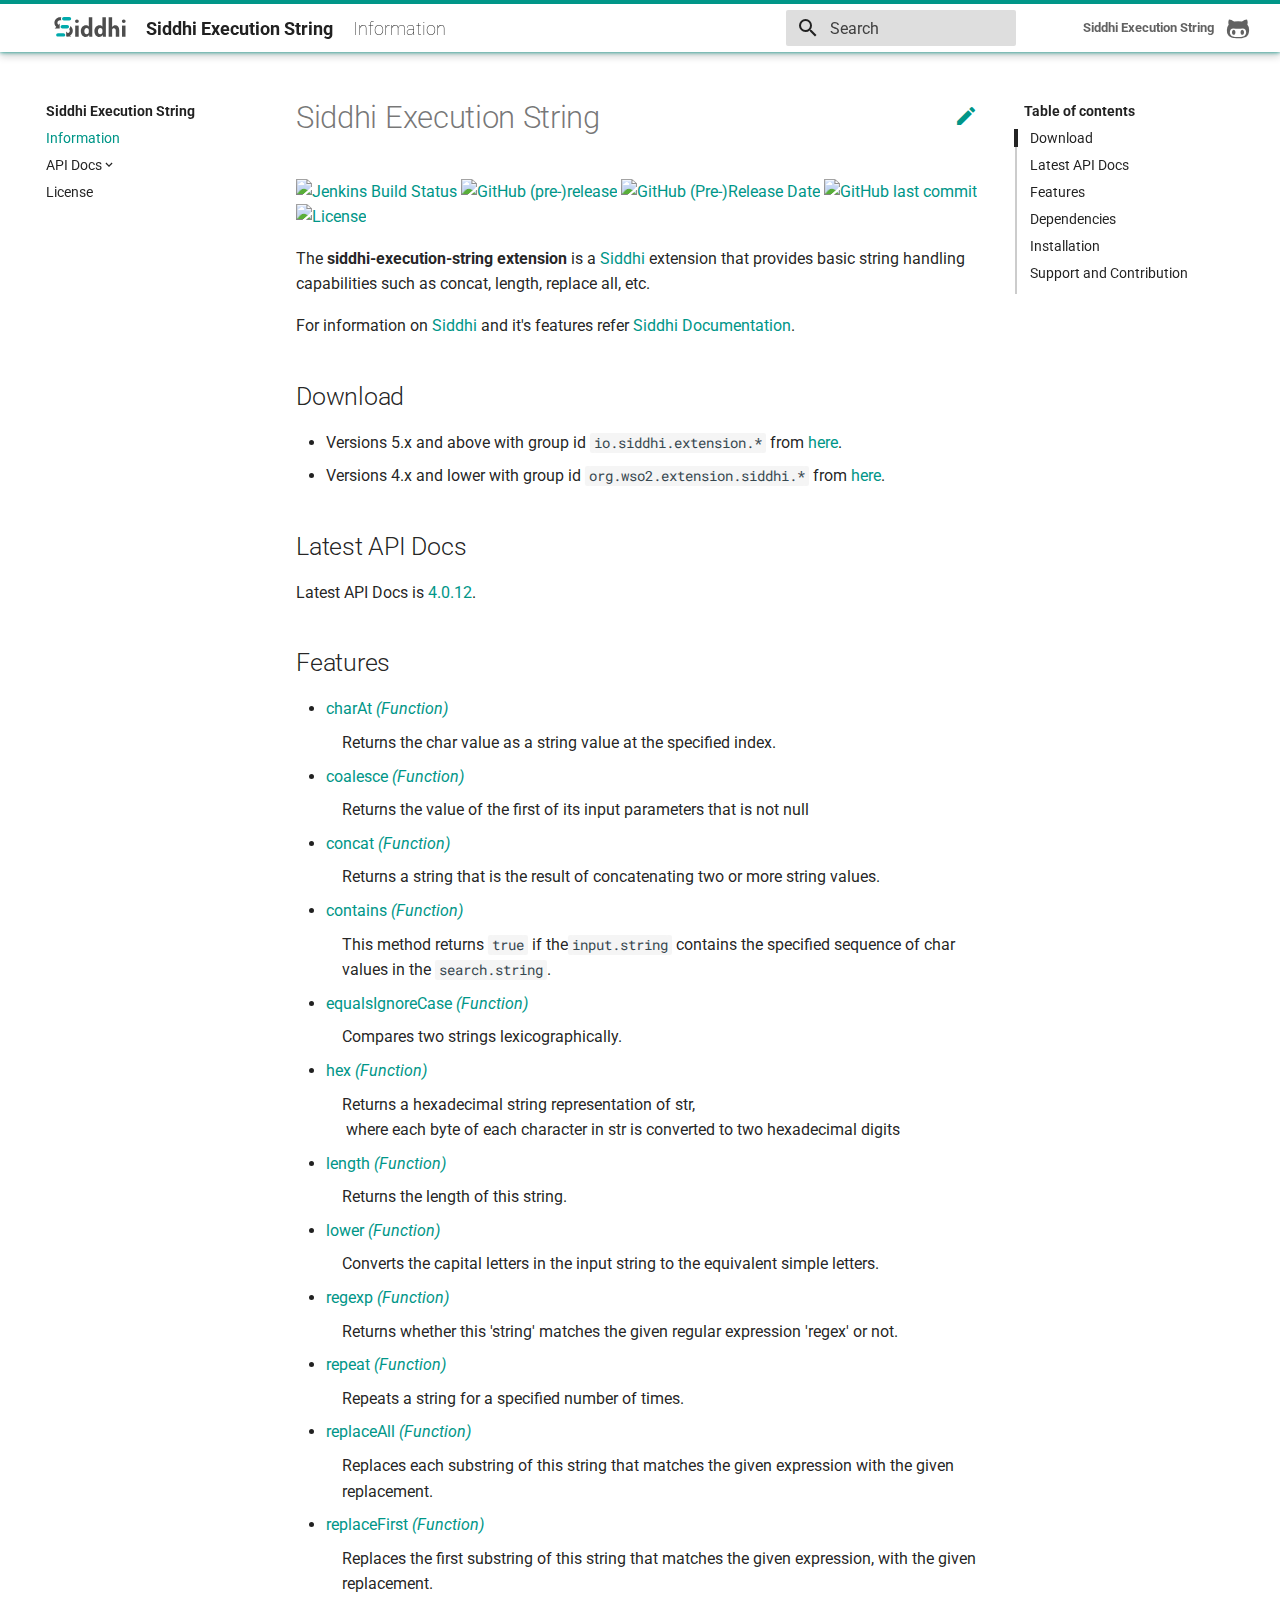
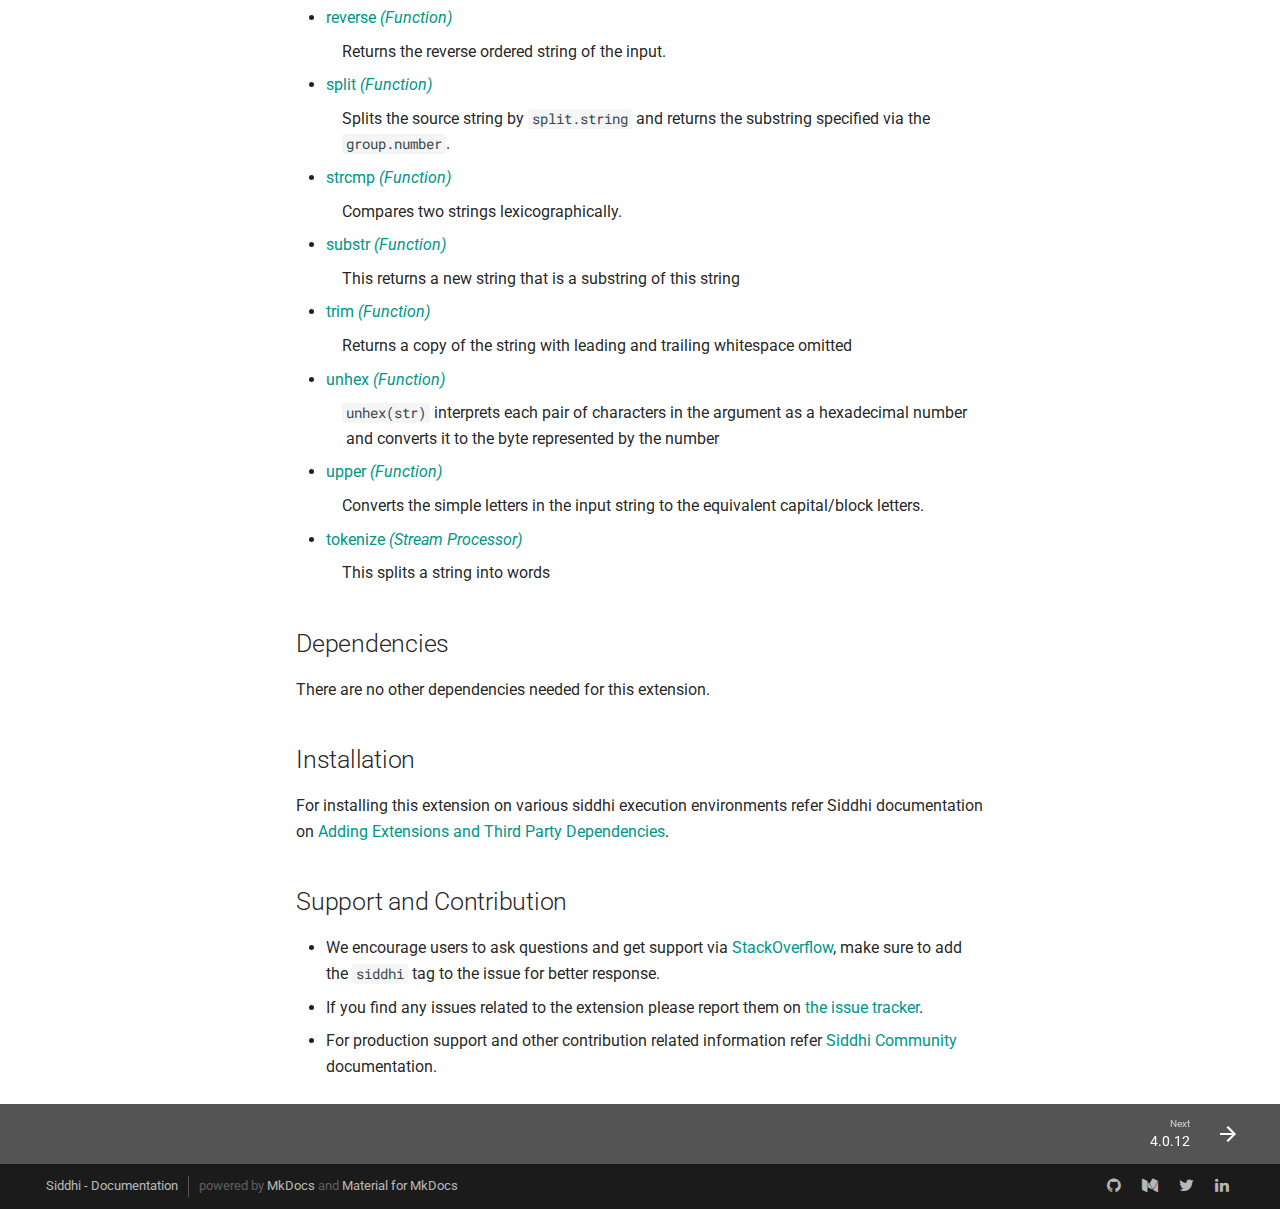
==== commit 1a6f23b4: "Deployed 6767ad8 with MkDocs version: 1.0.4" ====
--- a/index.html
+++ b/index.html
@@ -1,4 +1,4 @@
-<!doctype html><html lang="en" class="no-js"><head><meta charset="utf-8"><meta name="viewport" content="width=device-width,initial-scale=1"><meta http-equiv="x-ua-compatible" content="ie=edge"><meta name="description" content="Siddhi Execution String Extension"><meta name="lang:clipboard.copy" content="Copy to clipboard"><meta name="lang:clipboard.copied" content="Copied to clipboard"><meta name="lang:search.language" content="en"><meta name="lang:search.pipeline.stopwords" content="True"><meta name="lang:search.pipeline.trimmer" content="True"><meta name="lang:search.result.none" content="No matching documents"><meta name="lang:search.result.one" content="1 matching document"><meta name="lang:search.result.other" content="# matching documents"><meta name="lang:search.tokenizer" content="[\s\-]+"><link rel="shortcut icon" href="images/favicon.ico"><meta name="generator" content="mkdocs-1.0.4, mkdocs-material-4.3.0"><title>Siddhi Execution String</title><link rel="stylesheet" href="assets/stylesheets/application.4031d38b.css"><link rel="stylesheet" href="assets/stylesheets/application-palette.224b79ff.css"><meta name="theme-color" content="#009688"><script src="assets/javascripts/modernizr.74668098.js"></script><link href="https://fonts.gstatic.com" rel="preconnect" crossorigin><link rel="stylesheet" href="https://fonts.googleapis.com/css?family=Roboto:300,400,400i,700|Roboto+Mono&display=swap"><style>body,input{font-family:"Roboto","Helvetica Neue",Helvetica,Arial,sans-serif}code,kbd,pre{font-family:"Roboto Mono","Courier New",Courier,monospace}</style><link rel="stylesheet" href="assets/fonts/material-icons.css"><link rel="stylesheet" href="stylesheets/extra.css"><script>window.ga = window.ga || function() {
+<!doctype html><html lang="en" class="no-js"><head><meta charset="utf-8"><meta name="viewport" content="width=device-width,initial-scale=1"><meta http-equiv="x-ua-compatible" content="ie=edge"><meta name="description" content="Siddhi Execution String Extension"><meta name="lang:clipboard.copy" content="Copy to clipboard"><meta name="lang:clipboard.copied" content="Copied to clipboard"><meta name="lang:search.language" content="en"><meta name="lang:search.pipeline.stopwords" content="True"><meta name="lang:search.pipeline.trimmer" content="True"><meta name="lang:search.result.none" content="No matching documents"><meta name="lang:search.result.one" content="1 matching document"><meta name="lang:search.result.other" content="# matching documents"><meta name="lang:search.tokenizer" content="[\s\-]+"><link rel="shortcut icon" href="images/favicon.ico"><meta name="generator" content="mkdocs-1.0.4, mkdocs-material-4.3.0"><title>Siddhi Execution String</title><link rel="stylesheet" href="assets/stylesheets/application.4031d38b.css"><link rel="stylesheet" href="assets/stylesheets/application-palette.224b79ff.css"><meta name="theme-color" content="#009688"><script src="assets/javascripts/modernizr.74668098.js"></script><link href="https://fonts.gstatic.com" rel="preconnect" crossorigin><link rel="stylesheet" href="https://fonts.googleapis.com/css?family=Roboto:300,400,400i,700|Roboto+Mono&display=swap"><style>body,input{font-family:"Roboto","Helvetica Neue",Helvetica,Arial,sans-serif}code,kbd,pre{font-family:"Roboto Mono","Courier New",Courier,monospace}</style><link rel="stylesheet" href="assets/fonts/material-icons.css"><link rel="stylesheet" href="assets/stylesheets/extra.css"><script>window.ga = window.ga || function() {
     (ga.q = ga.q || []).push(arguments)
   }
   ga.l = +new Date
@@ -17,13 +17,14 @@
         }
       })
     }
-  })</script><script async src="https://www.google-analytics.com/analytics.js"></script></head><body dir="ltr" data-md-color-primary="teal" data-md-color-accent="teal"><svg class="md-svg"><defs><svg xmlns="http://www.w3.org/2000/svg" width="416" height="448" viewBox="0 0 416 448" id="__github"><path fill="currentColor" d="M160 304q0 10-3.125 20.5t-10.75 19T128 352t-18.125-8.5-10.75-19T96 304t3.125-20.5 10.75-19T128 256t18.125 8.5 10.75 19T160 304zm160 0q0 10-3.125 20.5t-10.75 19T288 352t-18.125-8.5-10.75-19T256 304t3.125-20.5 10.75-19T288 256t18.125 8.5 10.75 19T320 304zm40 0q0-30-17.25-51T296 232q-10.25 0-48.75 5.25Q229.5 240 208 240t-39.25-2.75Q130.75 232 120 232q-29.5 0-46.75 21T56 304q0 22 8 38.375t20.25 25.75 30.5 15 35 7.375 37.25 1.75h42q20.5 0 37.25-1.75t35-7.375 30.5-15 20.25-25.75T360 304zm56-44q0 51.75-15.25 82.75-9.5 19.25-26.375 33.25t-35.25 21.5-42.5 11.875-42.875 5.5T212 416q-19.5 0-35.5-.75t-36.875-3.125-38.125-7.5-34.25-12.875T37 371.5t-21.5-28.75Q0 312 0 260q0-59.25 34-99-6.75-20.5-6.75-42.5 0-29 12.75-54.5 27 0 47.5 9.875t47.25 30.875Q171.5 96 212 96q37 0 70 8 26.25-20.5 46.75-30.25T376 64q12.75 25.5 12.75 54.5 0 21.75-6.75 42 34 40 34 99.5z"/></svg></defs></svg> <input class="md-toggle" data-md-toggle="drawer" type="checkbox" id="__drawer" autocomplete="off"> <input class="md-toggle" data-md-toggle="search" type="checkbox" id="__search" autocomplete="off"> <label class="md-overlay" data-md-component="overlay" for="__drawer"></label><a href="#siddhi-execution-string" tabindex="1" class="md-skip">Skip to content </a><header class="md-header" data-md-component="header"><nav class="md-header-nav md-grid"><div class="md-flex"><div class="md-flex__cell md-flex__cell--shrink"><a href="." title="Siddhi Execution String" class="md-header-nav__button md-logo"><img src="images/siddhi-logo.svg" width="24" height="24"></a></div><div class="md-flex__cell md-flex__cell--shrink"><label class="md-icon md-icon--menu md-header-nav__button" for="__drawer"></label></div><div class="md-flex__cell md-flex__cell--stretch"><div class="md-flex__ellipsis md-header-nav__title" data-md-component="title"><span class="md-header-nav__topic">Siddhi Execution String</span><span class="md-header-nav__topic">Information</span></div></div><div class="md-flex__cell md-flex__cell--shrink"><label class="md-icon md-icon--search md-header-nav__button" for="__search"></label><div class="md-search" data-md-component="search" role="dialog"><label class="md-search__overlay" for="__search"></label><div class="md-search__inner" role="search"><form class="md-search__form" name="search"><input type="text" class="md-search__input" name="query" placeholder="Search" autocapitalize="off" autocorrect="off" autocomplete="off" spellcheck="false" data-md-component="query" data-md-state="active"> <label class="md-icon md-search__icon" for="__search"></label> <button type="reset" class="md-icon md-search__icon" data-md-component="reset" tabindex="-1">&#xE5CD;</button></form><div class="md-search__output"><div class="md-search__scrollwrap" data-md-scrollfix><div class="md-search-result" data-md-component="result"><div class="md-search-result__meta">Type to start searching</div><ol class="md-search-result__list"></ol></div></div></div></div></div></div><div class="md-flex__cell md-flex__cell--shrink"><div class="md-header-nav__source"><a href="https://github.com/siddhi-io/siddhi-execution-string/" title="Go to repository" class="md-source" data-md-source="github"><div class="md-source__icon"><svg viewBox="0 0 24 24" width="24" height="24"><use xlink:href="#__github" width="24" height="24"></use></svg></div><div class="md-source__repository">Siddhi Execution String</div></a></div></div></div></nav></header><div class="md-container"><main class="md-main"><div class="md-main__inner md-grid" data-md-component="container"><div class="md-sidebar md-sidebar--primary" data-md-component="navigation"><div class="md-sidebar__scrollwrap"><div class="md-sidebar__inner"><nav class="md-nav md-nav--primary" data-md-level="0"><label class="md-nav__title md-nav__title--site" for="__drawer"><a href="." title="Siddhi Execution String" class="md-nav__button md-logo"><img src="images/siddhi-logo.svg" width="48" height="48"></a>Siddhi Execution String</label><div class="md-nav__source"><a href="https://github.com/siddhi-io/siddhi-execution-string/" title="Go to repository" class="md-source" data-md-source="github"><div class="md-source__icon"><svg viewBox="0 0 24 24" width="24" height="24"><use xlink:href="#__github" width="24" height="24"></use></svg></div><div class="md-source__repository">Siddhi Execution String</div></a></div><ul class="md-nav__list" data-md-scrollfix><li class="md-nav__item md-nav__item--active"><input class="md-toggle md-nav__toggle" data-md-toggle="toc" type="checkbox" id="__toc"><label class="md-nav__link md-nav__link--active" for="__toc">Information</label><a href="." title="Information" class="md-nav__link md-nav__link--active">Information</a><nav class="md-nav md-nav--secondary"><label class="md-nav__title" for="__toc">Table of contents</label><ul class="md-nav__list" data-md-scrollfix><li class="md-nav__item"><a href="#download" title="Download" class="md-nav__link">Download</a></li><li class="md-nav__item"><a href="#latest-api-docs" title="Latest API Docs" class="md-nav__link">Latest API Docs</a></li><li class="md-nav__item"><a href="#features" title="Features" class="md-nav__link">Features</a></li><li class="md-nav__item"><a href="#dependencies" title="Dependencies" class="md-nav__link">Dependencies</a></li><li class="md-nav__item"><a href="#installation" title="Installation" class="md-nav__link">Installation</a></li></ul></nav></li><li class="md-nav__item md-nav__item--nested"><input class="md-toggle md-nav__toggle" data-md-toggle="nav-2" type="checkbox" id="nav-2"><label class="md-nav__link" for="nav-2">API Docs</label><nav class="md-nav" data-md-component="collapsible" data-md-level="1"><label class="md-nav__title" for="nav-2">API Docs</label><ul class="md-nav__list" data-md-scrollfix><li class="md-nav__item"><a href="api/4.0.12/" title="4.0.12" class="md-nav__link">4.0.12</a></li><li class="md-nav__item"><a href="api/4.0.11/" title="4.0.11" class="md-nav__link">4.0.11</a></li><li class="md-nav__item"><a href="api/4.0.10/" title="4.0.10" class="md-nav__link">4.0.10</a></li><li class="md-nav__item"><a href="api/4.0.9/" title="4.0.9" class="md-nav__link">4.0.9</a></li><li class="md-nav__item"><a href="api/4.0.8/" title="4.0.8" class="md-nav__link">4.0.8</a></li><li class="md-nav__item"><a href="api/4.0.7/" title="4.0.7" class="md-nav__link">4.0.7</a></li><li class="md-nav__item"><a href="api/4.0.6/" title="4.0.6" class="md-nav__link">4.0.6</a></li><li class="md-nav__item"><a href="api/4.0.5/" title="4.0.5" class="md-nav__link">4.0.5</a></li><li class="md-nav__item"><a href="api/latest/" title="latest" class="md-nav__link">latest</a></li></ul></nav></li><li class="md-nav__item"><a href="https://siddhi.io/" title="Siddhi Home" class="md-nav__link">Siddhi Home</a></li><li class="md-nav__item"><a href="https://siddhi.io/redirect/docs.html" title="Siddhi Documentation" class="md-nav__link">Siddhi Documentation</a></li><li class="md-nav__item"><a href="https://siddhi.io/community/" title="Community" class="md-nav__link">Community</a></li><li class="md-nav__item"><a href="license/" title="License" class="md-nav__link">License</a></li></ul></nav></div></div></div><div class="md-sidebar md-sidebar--secondary" data-md-component="toc"><div class="md-sidebar__scrollwrap"><div class="md-sidebar__inner"><nav class="md-nav md-nav--secondary"><label class="md-nav__title" for="__toc">Table of contents</label><ul class="md-nav__list" data-md-scrollfix><li class="md-nav__item"><a href="#download" title="Download" class="md-nav__link">Download</a></li><li class="md-nav__item"><a href="#latest-api-docs" title="Latest API Docs" class="md-nav__link">Latest API Docs</a></li><li class="md-nav__item"><a href="#features" title="Features" class="md-nav__link">Features</a></li><li class="md-nav__item"><a href="#dependencies" title="Dependencies" class="md-nav__link">Dependencies</a></li><li class="md-nav__item"><a href="#installation" title="Installation" class="md-nav__link">Installation</a></li></ul></nav></div></div></div><div class="md-content"><article class="md-content__inner md-typeset"><a href="https://github.com/siddhi-io/siddhi-execution-string/blob/master/index.md" title="Edit this page" class="md-icon md-content__icon">&#xE3C9;</a><h1 id="siddhi-execution-string">Siddhi Execution String</h1>
+  })</script><script async src="https://www.google-analytics.com/analytics.js"></script></head><body dir="ltr" data-md-color-primary="teal" data-md-color-accent="teal"><svg class="md-svg"><defs><svg xmlns="http://www.w3.org/2000/svg" width="416" height="448" viewBox="0 0 416 448" id="__github"><path fill="currentColor" d="M160 304q0 10-3.125 20.5t-10.75 19T128 352t-18.125-8.5-10.75-19T96 304t3.125-20.5 10.75-19T128 256t18.125 8.5 10.75 19T160 304zm160 0q0 10-3.125 20.5t-10.75 19T288 352t-18.125-8.5-10.75-19T256 304t3.125-20.5 10.75-19T288 256t18.125 8.5 10.75 19T320 304zm40 0q0-30-17.25-51T296 232q-10.25 0-48.75 5.25Q229.5 240 208 240t-39.25-2.75Q130.75 232 120 232q-29.5 0-46.75 21T56 304q0 22 8 38.375t20.25 25.75 30.5 15 35 7.375 37.25 1.75h42q20.5 0 37.25-1.75t35-7.375 30.5-15 20.25-25.75T360 304zm56-44q0 51.75-15.25 82.75-9.5 19.25-26.375 33.25t-35.25 21.5-42.5 11.875-42.875 5.5T212 416q-19.5 0-35.5-.75t-36.875-3.125-38.125-7.5-34.25-12.875T37 371.5t-21.5-28.75Q0 312 0 260q0-59.25 34-99-6.75-20.5-6.75-42.5 0-29 12.75-54.5 27 0 47.5 9.875t47.25 30.875Q171.5 96 212 96q37 0 70 8 26.25-20.5 46.75-30.25T376 64q12.75 25.5 12.75 54.5 0 21.75-6.75 42 34 40 34 99.5z"/></svg></defs></svg> <input class="md-toggle" data-md-toggle="drawer" type="checkbox" id="__drawer" autocomplete="off"> <input class="md-toggle" data-md-toggle="search" type="checkbox" id="__search" autocomplete="off"> <label class="md-overlay" data-md-component="overlay" for="__drawer"></label><a href="#siddhi-execution-string" tabindex="1" class="md-skip">Skip to content </a><header class="md-header" data-md-component="header"><nav class="md-header-nav md-grid"><div class="md-flex"><div class="md-flex__cell md-flex__cell--shrink"><a href="." title="Siddhi Execution String" class="md-header-nav__button md-logo"><img src="images/siddhi-logo.svg" width="24" height="24"></a></div><div class="md-flex__cell md-flex__cell--shrink"><label class="md-icon md-icon--menu md-header-nav__button" for="__drawer"></label></div><div class="md-flex__cell md-flex__cell--stretch"><div class="md-flex__ellipsis md-header-nav__title" data-md-component="title"><span class="md-header-nav__topic">Siddhi Execution String</span><span class="md-header-nav__topic">Information</span></div></div><div class="md-flex__cell md-flex__cell--shrink"><label class="md-icon md-icon--search md-header-nav__button" for="__search"></label><div class="md-search" data-md-component="search" role="dialog"><label class="md-search__overlay" for="__search"></label><div class="md-search__inner" role="search"><form class="md-search__form" name="search"><input type="text" class="md-search__input" name="query" placeholder="Search" autocapitalize="off" autocorrect="off" autocomplete="off" spellcheck="false" data-md-component="query" data-md-state="active"> <label class="md-icon md-search__icon" for="__search"></label> <button type="reset" class="md-icon md-search__icon" data-md-component="reset" tabindex="-1">&#xE5CD;</button></form><div class="md-search__output"><div class="md-search__scrollwrap" data-md-scrollfix><div class="md-search-result" data-md-component="result"><div class="md-search-result__meta">Type to start searching</div><ol class="md-search-result__list"></ol></div></div></div></div></div></div><div class="md-flex__cell md-flex__cell--shrink"><div class="md-header-nav__source"><a href="https://github.com/siddhi-io/siddhi-execution-string/" title="Go to repository" class="md-source" data-md-source="github"><div class="md-source__icon"><svg viewBox="0 0 24 24" width="24" height="24"><use xlink:href="#__github" width="24" height="24"></use></svg></div><div class="md-source__repository">Siddhi Execution String</div></a></div></div></div></nav></header><div class="md-container"><main class="md-main"><div class="md-main__inner md-grid" data-md-component="container"><div class="md-sidebar md-sidebar--primary" data-md-component="navigation"><div class="md-sidebar__scrollwrap"><div class="md-sidebar__inner"><nav class="md-nav md-nav--primary" data-md-level="0"><label class="md-nav__title md-nav__title--site" for="__drawer"><a href="." title="Siddhi Execution String" class="md-nav__button md-logo"><img src="images/siddhi-logo.svg" width="48" height="48"></a>Siddhi Execution String</label><div class="md-nav__source"><a href="https://github.com/siddhi-io/siddhi-execution-string/" title="Go to repository" class="md-source" data-md-source="github"><div class="md-source__icon"><svg viewBox="0 0 24 24" width="24" height="24"><use xlink:href="#__github" width="24" height="24"></use></svg></div><div class="md-source__repository">Siddhi Execution String</div></a></div><ul class="md-nav__list" data-md-scrollfix><li class="md-nav__item md-nav__item--active"><input class="md-toggle md-nav__toggle" data-md-toggle="toc" type="checkbox" id="__toc"><label class="md-nav__link md-nav__link--active" for="__toc">Information</label><a href="." title="Information" class="md-nav__link md-nav__link--active">Information</a><nav class="md-nav md-nav--secondary"><label class="md-nav__title" for="__toc">Table of contents</label><ul class="md-nav__list" data-md-scrollfix><li class="md-nav__item"><a href="#download" title="Download" class="md-nav__link">Download</a></li><li class="md-nav__item"><a href="#latest-api-docs" title="Latest API Docs" class="md-nav__link">Latest API Docs</a></li><li class="md-nav__item"><a href="#features" title="Features" class="md-nav__link">Features</a></li><li class="md-nav__item"><a href="#dependencies" title="Dependencies" class="md-nav__link">Dependencies</a></li><li class="md-nav__item"><a href="#installation" title="Installation" class="md-nav__link">Installation</a></li><li class="md-nav__item"><a href="#support-and-contribution" title="Support and Contribution" class="md-nav__link">Support and Contribution</a></li></ul></nav></li><li class="md-nav__item md-nav__item--nested"><input class="md-toggle md-nav__toggle" data-md-toggle="nav-2" type="checkbox" id="nav-2"><label class="md-nav__link" for="nav-2">API Docs</label><nav class="md-nav" data-md-component="collapsible" data-md-level="1"><label class="md-nav__title" for="nav-2">API Docs</label><ul class="md-nav__list" data-md-scrollfix><li class="md-nav__item"><a href="api/4.0.12/" title="4.0.12" class="md-nav__link">4.0.12</a></li><li class="md-nav__item"><a href="api/4.0.11/" title="4.0.11" class="md-nav__link">4.0.11</a></li><li class="md-nav__item"><a href="api/4.0.10/" title="4.0.10" class="md-nav__link">4.0.10</a></li><li class="md-nav__item"><a href="api/4.0.9/" title="4.0.9" class="md-nav__link">4.0.9</a></li><li class="md-nav__item"><a href="api/4.0.8/" title="4.0.8" class="md-nav__link">4.0.8</a></li><li class="md-nav__item"><a href="api/4.0.7/" title="4.0.7" class="md-nav__link">4.0.7</a></li><li class="md-nav__item"><a href="api/4.0.6/" title="4.0.6" class="md-nav__link">4.0.6</a></li><li class="md-nav__item"><a href="api/4.0.5/" title="4.0.5" class="md-nav__link">4.0.5</a></li><li class="md-nav__item"><a href="api/latest/" title="latest" class="md-nav__link">latest</a></li></ul></nav></li><li class="md-nav__item"><a href="license/" title="License" class="md-nav__link">License</a></li></ul></nav></div></div></div><div class="md-sidebar md-sidebar--secondary" data-md-component="toc"><div class="md-sidebar__scrollwrap"><div class="md-sidebar__inner"><nav class="md-nav md-nav--secondary"><label class="md-nav__title" for="__toc">Table of contents</label><ul class="md-nav__list" data-md-scrollfix><li class="md-nav__item"><a href="#download" title="Download" class="md-nav__link">Download</a></li><li class="md-nav__item"><a href="#latest-api-docs" title="Latest API Docs" class="md-nav__link">Latest API Docs</a></li><li class="md-nav__item"><a href="#features" title="Features" class="md-nav__link">Features</a></li><li class="md-nav__item"><a href="#dependencies" title="Dependencies" class="md-nav__link">Dependencies</a></li><li class="md-nav__item"><a href="#installation" title="Installation" class="md-nav__link">Installation</a></li><li class="md-nav__item"><a href="#support-and-contribution" title="Support and Contribution" class="md-nav__link">Support and Contribution</a></li></ul></nav></div></div></div><div class="md-content"><article class="md-content__inner md-typeset"><a href="https://github.com/siddhi-io/siddhi-execution-string/blob/master/index.md" title="Edit this page" class="md-icon md-content__icon">&#xE3C9;</a><h1 id="siddhi-execution-string">Siddhi Execution String</h1>
 <p><a href="https://wso2.org/jenkins/job/siddhi/job/siddhi-execution-string/"><img alt="Jenkins Build Status" src="https://wso2.org/jenkins/job/siddhi/job/siddhi-execution-string/badge/icon" /></a>
   <a href="https://github.com/siddhi-io/siddhi-execution-string/releases"><img alt="GitHub (pre-)release" src="https://img.shields.io/github/release/siddhi-io/siddhi-execution-string/all.svg" /></a>
   <a href="https://github.com/siddhi-io/siddhi-execution-string/releases"><img alt="GitHub (Pre-)Release Date" src="https://img.shields.io/github/release-date-pre/siddhi-io/siddhi-execution-string.svg" /></a>
   <a href="https://github.com/siddhi-io/siddhi-execution-string/commits/master"><img alt="GitHub last commit" src="https://img.shields.io/github/last-commit/siddhi-io/siddhi-execution-string.svg" /></a>
   <a href="https://opensource.org/licenses/Apache-2.0"><img alt="License" src="https://img.shields.io/badge/License-Apache%202.0-blue.svg" /></a></p>
 <p>The <strong>siddhi-execution-string extension</strong> is a <a target="_blank" href="https://siddhi.io/">Siddhi</a> extension that provides basic string handling capabilities such as concat, length, replace all, etc.</p>
+<p>For information on  <a href="https://siddhi.io/">Siddhi</a> and it's features refer <a href="https://siddhi.io/redirect/docs.html">Siddhi Documentation</a>. </p>
 <h2 id="download">Download</h2>
 <ul>
 <li>Versions 5.x and above with group id <code>io.siddhi.extension.*</code> from <a target="_blank" href="https://mvnrepository.com/artifact/io.siddhi.extension.execution.string/siddhi-execution-string/">here</a>.</li>
@@ -57,4 +58,16 @@
 <h2 id="dependencies">Dependencies</h2>
 <p>There are no other dependencies needed for this extension. </p>
 <h2 id="installation">Installation</h2>
-<p>For installing this extension on various siddhi execution environments refer Siddhi documentation on <a target="_blank" href="https://siddhi.io/redirect/add-extensions.html">Adding Extensions and Third Party Dependencies</a>.</p></article></div></div></main><footer class="md-footer"><div class="md-footer-nav"><nav class="md-footer-nav__inner md-grid"><a href="api/4.0.12/" title="4.0.12" class="md-flex md-footer-nav__link md-footer-nav__link--next" rel="next"><div class="md-flex__cell md-flex__cell--stretch md-footer-nav__title"><span class="md-flex__ellipsis"><span class="md-footer-nav__direction">Next</span>4.0.12</span></div><div class="md-flex__cell md-flex__cell--shrink"><i class="md-icon md-icon--arrow-forward md-footer-nav__button"></i></div></a></nav></div><div class="md-footer-meta md-typeset"><div class="md-footer-meta__inner md-grid"><div class="md-footer-copyright"><div class="md-footer-copyright__highlight">Siddhi - Documentation</div>powered by <a href="https://www.mkdocs.org">MkDocs</a> and <a href="https://squidfunk.github.io/mkdocs-material/">Material for MkDocs</a></div><div class="md-footer-social"><link rel="stylesheet" href="assets/fonts/font-awesome.css"> <a href="https://github.com/siddhi-io/siddhi" class="md-footer-social__link fa fa-github"></a>  <a href="https://medium.com/siddhi-io" class="md-footer-social__link fa fa-medium"></a>  <a href="https://twitter.com/siddhi_io" class="md-footer-social__link fa fa-twitter"></a>  <a href="https://www.linkedin.com/groups/13553064" class="md-footer-social__link fa fa-linkedin"></a> </div></div></div></footer></div><script src="assets/javascripts/application.b260a35d.js"></script><script>app.initialize({version:"1.0.4",url:{base:"."}})</script></body></html>+<p>For installing this extension on various siddhi execution environments refer Siddhi documentation on <a target="_blank" href="https://siddhi.io/redirect/add-extensions.html">Adding Extensions and Third Party Dependencies</a>.</p>
+<h2 id="support-and-contribution">Support and Contribution</h2>
+<ul>
+<li>
+<p>We encourage users to ask questions and get support via <a href="https://stackoverflow.com/questions/tagged/siddhi">StackOverflow</a>, make sure to add the <code>siddhi</code> tag to the issue for better response.</p>
+</li>
+<li>
+<p>If you find any issues related to the extension please report them on <a href="https://github.com/siddhi-io/siddhi-execution-string/issues">the issue tracker</a>.</p>
+</li>
+<li>
+<p>For production support and other contribution related information refer <a href="https://siddhi.io/community/">Siddhi Community</a> documentation.</p>
+</li>
+</ul></article></div></div></main><footer class="md-footer"><div class="md-footer-nav"><nav class="md-footer-nav__inner md-grid"><a href="api/4.0.12/" title="4.0.12" class="md-flex md-footer-nav__link md-footer-nav__link--next" rel="next"><div class="md-flex__cell md-flex__cell--stretch md-footer-nav__title"><span class="md-flex__ellipsis"><span class="md-footer-nav__direction">Next</span>4.0.12</span></div><div class="md-flex__cell md-flex__cell--shrink"><i class="md-icon md-icon--arrow-forward md-footer-nav__button"></i></div></a></nav></div><div class="md-footer-meta md-typeset"><div class="md-footer-meta__inner md-grid"><div class="md-footer-copyright"><div class="md-footer-copyright__highlight">Siddhi - Documentation</div>powered by <a href="https://www.mkdocs.org">MkDocs</a> and <a href="https://squidfunk.github.io/mkdocs-material/">Material for MkDocs</a></div><div class="md-footer-social"><link rel="stylesheet" href="assets/fonts/font-awesome.css"> <a href="https://github.com/siddhi-io/siddhi" class="md-footer-social__link fa fa-github"></a>  <a href="https://medium.com/siddhi-io" class="md-footer-social__link fa fa-medium"></a>  <a href="https://twitter.com/siddhi_io" class="md-footer-social__link fa fa-twitter"></a>  <a href="https://www.linkedin.com/groups/13553064" class="md-footer-social__link fa fa-linkedin"></a> </div></div></div></footer></div><script src="assets/javascripts/application.b260a35d.js"></script><script>app.initialize({version:"1.0.4",url:{base:"."}})</script><script src="assets/javascripts/extra.js"></script></body></html>--- a/assets/stylesheets/extra.css
+++ b/assets/stylesheets/extra.css
@@ -0,0 +1,610 @@
+/*
+ * Copyright (c) 2017, WSO2 Inc. (http://www.wso2.org) All Rights Reserved.
+ *
+ * WSO2 Inc. licenses this file to you under the Apache License,
+ * Version 2.0 (the "License"); you may not use this file except
+ * in compliance with the License.
+ * You may obtain a copy of the License at
+ *
+ * http://www.apache.org/licenses/LICENSE-2.0
+ *
+ * Unless required by applicable law or agreed to in writing,
+ * software distributed under the License is distributed on an
+ * "AS IS" BASIS, WITHOUT WARRANTIES OR CONDITIONS OF ANY
+ * KIND, either express or implied. See the License for the
+ * specific language governing permissions and limitations
+ * under the License.
+ */
+
+
+.md-header-nav__button.md-logo img {
+    width: 80px;
+    height: 20px;
+    margin: 7px 0;
+}
+
+.md-content__icon,
+.md-footer-nav__button,
+.md-header-nav__button,
+.md-nav__button,
+.md-nav__title::before,
+.md-search-result__article--document::before {
+    margin: 0.3rem;
+    padding: 0;
+}
+
+.extension-title-low {
+    font-weight: 100;
+    padding-left: 15px;
+}
+
+.extension-title {
+    font-weight: 700;
+    margin-right: 5px;
+}
+
+.extension-title:hover {
+    opacity: .7;
+}
+
+.md-header-nav__title {
+    padding: 1px 0;
+}
+
+@media (max-width: 1219px) {
+
+    html .md-nav--primary .md-nav__title--site .md-nav__button {
+        width: 7rem;
+    }
+}
+
+.md-main > .md-main__inner > .md-content {
+    -webkit-transition: margin 0.2s linear;
+    -khtml-transition: margin 0.2s linear;
+    -moz-transition: margin 0.2s linear;
+    -ms-transition: margin 0.2s linear;
+    transition: margin 0.2s linear;
+}
+
+.md-main .md-sidebar.md-sidebar--secondary {
+    -webkit-transition: width 0.2s linear;
+    -khtml-transition: width 0.2s linear;
+    -moz-transition: width 0.2s linear;
+    -ms-transition: width 0.2s linear;
+    transition: width 0.2s linear;
+    padding-bottom: 80px;
+}
+
+.md-main.hide-toc .md-content {
+    margin-right: 0;
+}
+
+.md-main.hide-toc .md-sidebar.md-sidebar--secondary {
+    width: 0;
+}
+
+.md-header {
+    height: 2.6rem;
+}
+
+.md-header-nav__topic {
+    top: 0;
+    margin-top: .2rem;
+    font-weight: bold;
+    color: darkslategray;
+}
+
+/*White header*/
+[data-md-color-primary=teal] .md-header {
+    background-color: #ffffff;
+    color: #212121;
+    border-top: 4px solid #009688;
+    box-shadow: 0 0 0.2rem #009688, 0 0.2rem 0.4rem rgba(0,0,0,.2);
+}
+
+.md-header-nav__button.md-logo > img {
+    width: 60px;
+}
+
+@media only screen and (min-width: 76.25em) {
+    [data-md-color-primary=deep-orange] .md-tabs {
+        background-color: #404040;
+    }
+
+    .md-source {
+        padding-right: 0;
+        text-align: right;
+        opacity: 0.7;
+    }
+}
+
+html .md-typeset .superfences-tabs > label:hover {
+    color: #009688;
+}
+
+.md-search__input {
+    background-color: #dedede;
+}
+
+.md-search__input::placeholder {
+    color: #404040;
+}
+
+.md-nav-link-wrapper {
+    display: block;
+    margin-top: .625em;
+    transition: color .125s;
+    text-overflow: ellipsis;
+    cursor: pointer;
+    overflow: hidden
+}
+
+.md-nav__item--nested > .md-nav-link-wrapper > .md-nav__link {
+    display: inline;
+}
+
+.md-nav__item--nested > .md-nav-link-wrapper > .md-nav__link:after {
+    content: "\E313";
+    display: inline-block;
+    vertical-align: middle;
+}
+
+.md-nav__item--nested .md-nav__toggle:checked ~ .md-nav-link-wrapper > .md-nav__link:after {
+    -webkit-transform: rotateX(180deg);
+    transform: rotateX(180deg)
+}
+
+[data-md-color-primary=deep-orange] .md-nav-link-wrapper a:focus,
+[data-md-color-primary=deep-orange] .md-nav-link-wrapper a:hover {
+    color: #009688;
+}
+
+.md-version-select {
+    width: 100%;
+    height: 2.5rem;
+    padding-left: .5rem;
+    transition: background-color .25s cubic-bezier(.1, .7, .1, 1), color .25s cubic-bezier(.1, .7, .1, 1);
+    background-color: rgba(0, 0, 0, .26);
+    color: inherit;
+    margin-bottom: 2rem;
+    border-radius: .2rem;
+}
+
+.md-tabs {
+    overflow: visible;
+}
+
+.mb-tabs__dropdown {
+    position: relative;
+}
+
+.md-tabs__dropdown-link:after {
+    font-family: Material Icons;
+    font-style: normal;
+    font-variant: normal;
+    font-weight: 400;
+    line-height: 1;
+    text-transform: none;
+    white-space: nowrap;
+    speak: none;
+    word-wrap: normal;
+    direction: ltr;
+    content: "\E313";
+    display: inline-block;
+    vertical-align: middle;
+    margin-left: .2rem;
+}
+
+.mb-tabs__dropdown.group-select {
+    background-color: #737373;
+}
+
+.md-header__version-select {
+    overflow: visible;
+}
+
+.mb-tabs__dropdown .mb-tabs__dropdown-content {
+    position: absolute;
+    left: 0;
+    top: 3.5em;
+    -webkit-transition: all .2s cubic-bezier(.680, 0, .265, 1);
+    transition: all .2s;
+    -webkit-transform: scale(0);
+    transform: scale(0);
+    -webkit-transform-origin: 0 0;
+    transform-origin: top left;
+    box-shadow: 0 2px 4px 0 rgba(0, 0, 0, .16), 0 2px 8px 0 rgba(0, 0, 0, .12);
+    background: #fff;
+    font-size: 1.4rem;
+    color: #242424;
+    padding: 0;
+    z-index: 1;
+}
+
+.mb-tabs__dropdown .mb-tabs__dropdown-content .md-tabs__item {
+    padding: 0;
+}
+
+.mb-tabs__dropdown .mb-tabs__dropdown-content li {
+    display: block;
+    width: 100%;
+    opacity: 0;
+    transform: translate(-20px, 0);
+}
+
+.mb-tabs__dropdown.open .mb-tabs__dropdown-content li {
+    display: block;
+    transition: all .4s;
+    opacity: 1;
+    transform: translate(0, 0);
+    height: auto;
+}
+
+.mb-tabs__dropdown ul li a {
+    width: 100%;
+    padding: .5rem;
+    white-space: pre;
+    box-sizing: border-box;
+    display: block;
+    font-size: .7rem;
+}
+
+.mb-tabs__dropdown ul li a:hover {
+    background: #ebebeb;
+}
+
+.mb-tabs__dropdown.open .mb-tabs__dropdown-content {
+    -webkit-transform: scale(1);
+    transform: scale(1);
+    transition-timing-function: cubic-bezier(.680, 0, .265, 1);
+}
+
+.hljs-title,
+.hljs-section {
+    color: #009688;
+    font-weight: normal;
+}
+
+.hljs-type,
+.hljs-string,
+.hljs-number,
+.hljs-selector-id,
+.hljs-selector-class,
+.hljs-quote,
+.hljs-template-tag,
+.hljs-deletion {
+    color: #009688;
+}
+
+.home_icon {
+    height: 45px;
+    margin-right: -12px;
+    vertical-align: middle;
+}
+
+.home_icon a {
+    margin-top: 4px;
+}
+
+.home_icon a i {
+    font-size: 25px;
+}
+
+.md-nav__link[data-md-state=blur] {
+    color: rgba(0, 0, 0, .54);
+}
+
+.quick_links {
+    float: right;
+}
+
+.md-tabs__list {
+    display: inline-block;
+}
+
+.nav_link {
+    color: #fff;
+    font-size: 22px;
+    -webkit-transition: right 0.2s linear;
+    -khtml-transition: right 0.2s linear;
+    -moz-transition: right 0.2s linear;
+    -ms-transition: right 0.2s linear;
+    transition: right 0.2s linear, color .25s, opacity .1s;
+    z-index: 2;
+    padding-left: 20px;
+    opacity: 0;
+    display: none;
+}
+
+.nav_link.active:hover {
+    opacity: 1;
+}
+
+.edit_link.active {
+    display: block;
+    opacity: 0.7;
+    margin-top: 18px;
+}
+
+.md-header-nav {
+    padding-right: 0;
+}
+
+@media only screen and (min-width: 76.25em) {
+    .md-search__inner {
+        margin-right: 0;
+    }
+}
+
+@media only screen and (min-width: 60em) {
+    .md-search {
+        padding-right: 0;
+    }
+}
+
+@media only screen and (max-width: 76.1875em) {
+    html .md-nav--primary .md-nav__title--site .md-nav__button {
+        font-size: 1.9rem;
+        padding: 0 0 0 .4rem;
+        height: 2.2rem;
+    }
+
+    html .md-nav--primary .md-nav__title {
+        padding: 2.5rem .8rem .2rem;
+        line-height: .9rem;
+        white-space: unset;
+        background-color: rgba(0, 0, 0, .01);
+        border-top: 3px solid #009688;
+        box-shadow: 0 0 0.2rem rgba(0, 0, 0, .1), 0 0.2rem 0.4rem rgba(0, 0, 0, .2);
+    }
+
+    html [data-md-color-primary=teal] .md-nav--primary .md-nav__title--site {
+        background-color: #fff;
+        border-top: 3px solid #009688;
+        box-shadow: 0 0 0.2rem rgba(0, 0, 0, .1), 0 0.2rem 0.4rem rgba(0, 0, 0, .2);
+        color: transparent;
+    }
+
+    .md-header-nav__source {
+        display: block;
+    }
+
+    .md-source__icon + .md-source__repository {
+        display: none;
+    }
+
+}
+
+.feedbackBtn {
+    transition: all 450ms cubic-bezier(0.23, 1, 0.32, 1) 0ms;
+    background: rgb(38, 50, 56);;
+    color: #fff;
+    font-size: .7rem;
+    position: fixed;
+    right: 0;
+    top: 50%;
+    border-radius: 6px 0px 0px 6px;
+    writing-mode: vertical-lr;
+    padding: 15px 2px;
+    line-height: 30px;
+    box-shadow: 0 1px 0 rgba(153, 153, 153, 0.25) inset, 0 -1px 0 rgba(0, 0, 0, 0.25) inset;
+}
+
+.feedbackBtn:hover {
+    background-color: #3c464c;
+}
+
+.md-footer-nav {
+    background-color: rgba(0, 0, 0, 0.67);
+}
+
+.md-footer-nav__link {
+    padding-top: .4rem;
+    padding-bottom: 0;
+}
+
+.md-footer-nav__inner {
+    height: 3rem;
+    overflow: hidden;
+}
+
+.md-footer-nav__direction {
+    font-size: .5rem;
+    top: 3px;
+}
+
+.md-footer-nav__title {
+    font-size: .7rem;
+}
+
+.md-footer-nav .md-flex__cell {
+    vertical-align: baseline;
+}
+
+.md-footer-copyright__highlight {
+    padding-right: 10px;
+    border-right: 1px solid #575757;
+    margin-right: 10px;
+    display: inline-block;
+}
+
+.text--replace {
+    overflow: hidden;
+    color: transparent;
+    text-indent: 100%;
+    white-space: nowrap
+}
+
+.cd-top {
+    position: fixed;
+    bottom: 20px;
+    right: 20px;
+    display: inline-block;
+    height: 40px;
+    width: 40px;
+    box-shadow: 0 0 10px rgba(0, 0, 0, 0.05);
+    background: url(../lib/backtotop/img/cd-top-arrow.svg) no-repeat center 50%;
+    background-color: hsla(174, 100%, 29%, 0.8);
+}
+
+.js .cd-top {
+    visibility: hidden;
+    opacity: 0;
+    transition: opacity .3s, visibility .3s, background-color .3s
+}
+
+.js .cd-top--is-visible {
+    visibility: visible;
+    opacity: 1
+}
+
+.js .cd-top--fade-out {
+    opacity: .5
+}
+
+.js .cd-top:hover {
+    background-color: hsl(174, 100%, 29%);
+    opacity: 1
+}
+
+.md-tabs .md-tabs__link {
+    opacity: 0.7 !important;
+    -webkit-transform: translateY(50%);
+    transform: translateY(50%);
+    transition: color .25s, opacity .1s, -webkit-transform 0s .4s;
+    transition: color .25s, transform 0s .4s, opacity .1s;
+    transition: color .25s, transform 0s .4s, opacity .1s, -webkit-transform 0s .4s;
+}
+
+.md-tabs .md-tabs__link.md-tabs__link--active,
+.md-tabs .md-tabs__link.md-tabs__link:hover {
+    opacity: 1 !important;
+}
+
+.md-tabs {
+    position: fixed !important;
+    z-index: 1;
+}
+
+.md-tabs__link {
+    margin-top: .4rem
+}
+
+.md-tabs[data-md-state=hidden] {
+    pointer-events: all;
+}
+
+.md-nav__source {
+    display: none;
+}
+
+@media only screen and (max-width: 1220px) {
+    .nav_link {
+        display: none;
+    }
+}
+
+.md-nav--secondary ul > li.md-nav__item {
+    border-left: 4px solid transparent;
+    transition: border 500ms;
+    margin-left: -3px;
+}
+
+.md-sidebar--secondary .md-nav--secondary > ul {
+    border-left: 2px solid #ccc;
+    margin-left: 3px;
+}
+
+.md-nav--secondary > ul li.md-nav__item.active {
+    border-color: #242424 !important;
+}
+
+.md-sidebar--secondary .md-nav--secondary > ul ul {
+    margin-left: -15px;
+}
+
+.md-sidebar--secondary .md-nav--secondary > ul ul > li {
+    padding-left: 30px;
+}
+
+.md-sidebar--secondary .md-nav--secondary > ul ul ul {
+    margin-left: -31px;
+}
+
+.md-sidebar--secondary .md-nav--secondary > ul ul ul > li {
+    padding-left: 45px;
+}
+
+.md-sidebar--secondary .md-nav--secondary > ul ul ul ul {
+    margin-left: -46px;
+}
+
+.md-sidebar--secondary .md-nav--secondary > ul ul ul ul > li {
+    padding-left: 60px;
+}
+
+.md-sidebar--secondary .md-nav--secondary > ul ul ul ul ul {
+    margin-left: -61px;
+}
+
+.md-sidebar--secondary .md-nav--secondary > ul ul ul ul ul > li {
+    padding-left: 75px;
+}
+
+.md-sidebar {
+    position: fixed;
+}
+
+@media screen and (min-width: 1220px) and (max-width: 1599px) {
+    .nav_link {
+        top: 62px;
+    }
+}
+
+.md-header-nav__button.md-logo {
+
+}
+
+.md-header-nav__button.md-logo img {
+    width: 100px;
+    margin-right: 0;
+}
+
+.md-content__icon,
+.md-footer-nav__button,
+.md-header-nav__button,
+.md-nav__button,
+.md-nav__title::before,
+.md-search-result__article--document::before {
+    margin: 0.3rem;
+}
+
+.md-source__icon {
+    float: right;
+    text-align: right;
+    width: 1.8rem;
+}
+
+@media (min-width: 60em) {
+    .md-header-nav__source {
+        padding-right: 0;
+    }
+}
+
+.md-source {
+    opacity: 0.7;
+}
+
+.md-source:hover {
+    opacity: 1;
+}
+
+@media only screen and (min-width: 45em) {
+    .md-footer-social {
+        padding: 2px 0;
+    }
+}
+
+.md-nav__button img {
+    width: 150%;
+}
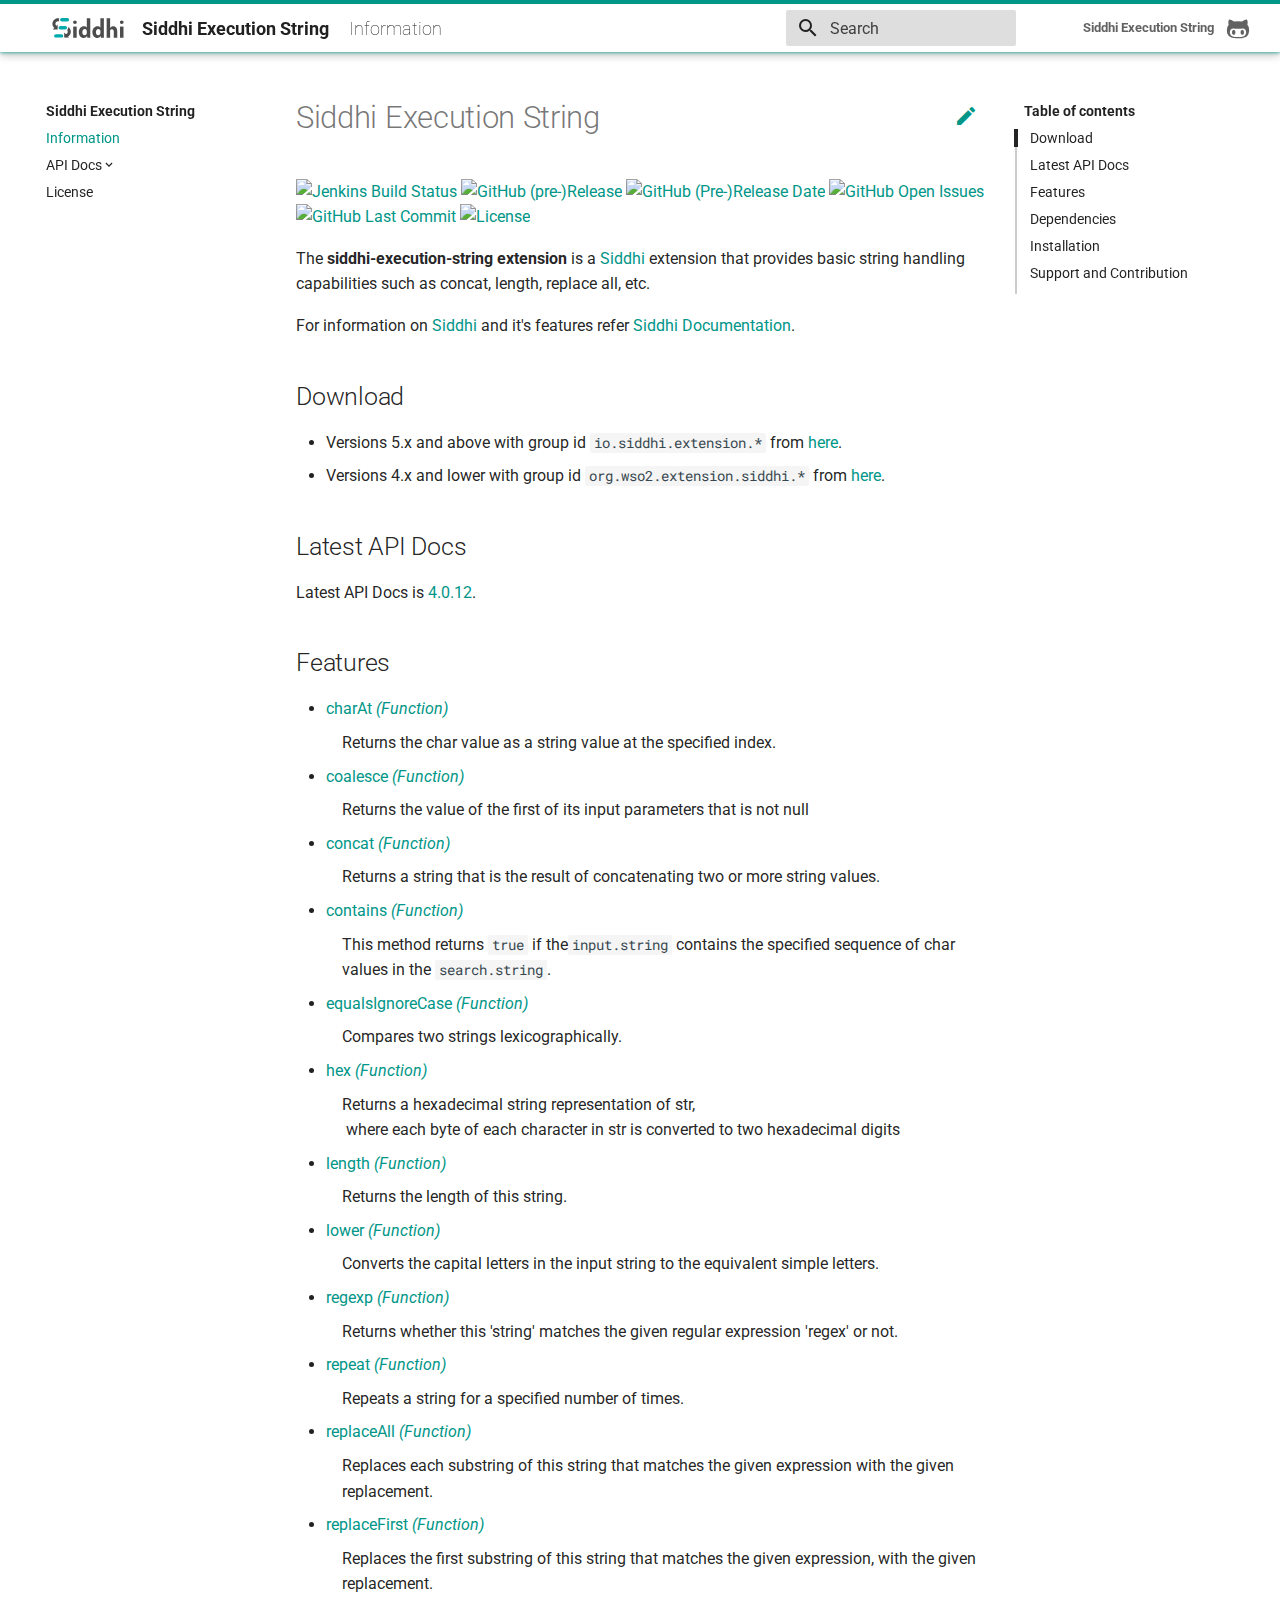
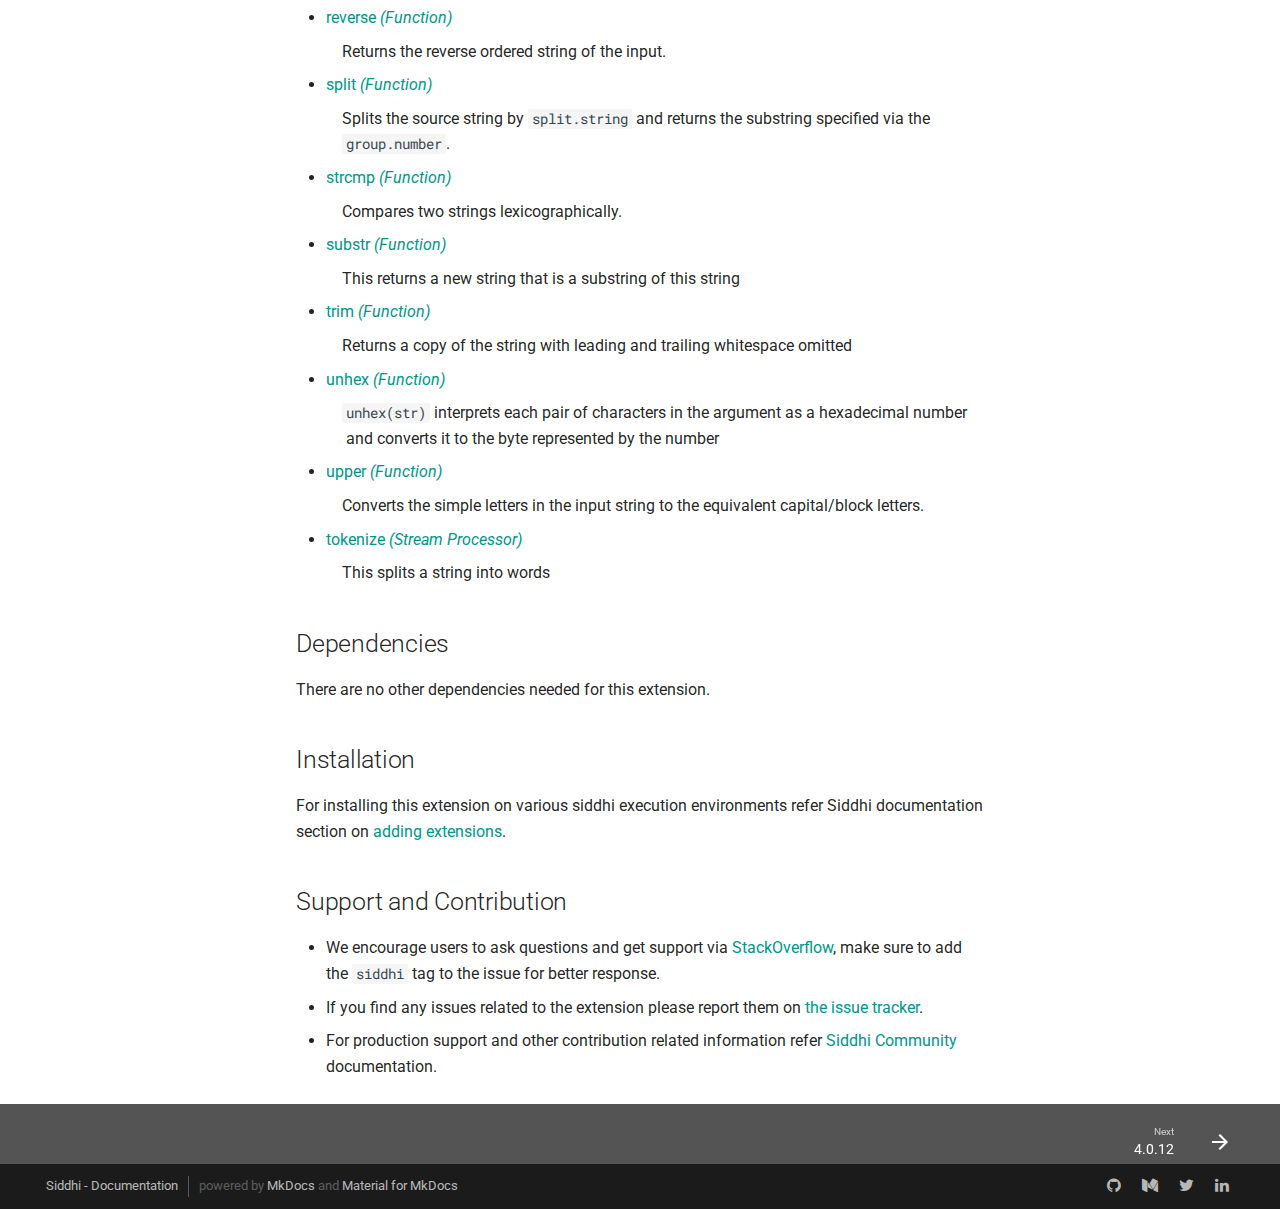
==== commit 916eb151: "Deployed 6767ad8 with MkDocs version: 1.0.4" ====
--- a/index.html
+++ b/index.html
@@ -19,9 +19,10 @@
     }
   })</script><script async src="https://www.google-analytics.com/analytics.js"></script></head><body dir="ltr" data-md-color-primary="teal" data-md-color-accent="teal"><svg class="md-svg"><defs><svg xmlns="http://www.w3.org/2000/svg" width="416" height="448" viewBox="0 0 416 448" id="__github"><path fill="currentColor" d="M160 304q0 10-3.125 20.5t-10.75 19T128 352t-18.125-8.5-10.75-19T96 304t3.125-20.5 10.75-19T128 256t18.125 8.5 10.75 19T160 304zm160 0q0 10-3.125 20.5t-10.75 19T288 352t-18.125-8.5-10.75-19T256 304t3.125-20.5 10.75-19T288 256t18.125 8.5 10.75 19T320 304zm40 0q0-30-17.25-51T296 232q-10.25 0-48.75 5.25Q229.5 240 208 240t-39.25-2.75Q130.75 232 120 232q-29.5 0-46.75 21T56 304q0 22 8 38.375t20.25 25.75 30.5 15 35 7.375 37.25 1.75h42q20.5 0 37.25-1.75t35-7.375 30.5-15 20.25-25.75T360 304zm56-44q0 51.75-15.25 82.75-9.5 19.25-26.375 33.25t-35.25 21.5-42.5 11.875-42.875 5.5T212 416q-19.5 0-35.5-.75t-36.875-3.125-38.125-7.5-34.25-12.875T37 371.5t-21.5-28.75Q0 312 0 260q0-59.25 34-99-6.75-20.5-6.75-42.5 0-29 12.75-54.5 27 0 47.5 9.875t47.25 30.875Q171.5 96 212 96q37 0 70 8 26.25-20.5 46.75-30.25T376 64q12.75 25.5 12.75 54.5 0 21.75-6.75 42 34 40 34 99.5z"/></svg></defs></svg> <input class="md-toggle" data-md-toggle="drawer" type="checkbox" id="__drawer" autocomplete="off"> <input class="md-toggle" data-md-toggle="search" type="checkbox" id="__search" autocomplete="off"> <label class="md-overlay" data-md-component="overlay" for="__drawer"></label><a href="#siddhi-execution-string" tabindex="1" class="md-skip">Skip to content </a><header class="md-header" data-md-component="header"><nav class="md-header-nav md-grid"><div class="md-flex"><div class="md-flex__cell md-flex__cell--shrink"><a href="." title="Siddhi Execution String" class="md-header-nav__button md-logo"><img src="images/siddhi-logo.svg" width="24" height="24"></a></div><div class="md-flex__cell md-flex__cell--shrink"><label class="md-icon md-icon--menu md-header-nav__button" for="__drawer"></label></div><div class="md-flex__cell md-flex__cell--stretch"><div class="md-flex__ellipsis md-header-nav__title" data-md-component="title"><span class="md-header-nav__topic">Siddhi Execution String</span><span class="md-header-nav__topic">Information</span></div></div><div class="md-flex__cell md-flex__cell--shrink"><label class="md-icon md-icon--search md-header-nav__button" for="__search"></label><div class="md-search" data-md-component="search" role="dialog"><label class="md-search__overlay" for="__search"></label><div class="md-search__inner" role="search"><form class="md-search__form" name="search"><input type="text" class="md-search__input" name="query" placeholder="Search" autocapitalize="off" autocorrect="off" autocomplete="off" spellcheck="false" data-md-component="query" data-md-state="active"> <label class="md-icon md-search__icon" for="__search"></label> <button type="reset" class="md-icon md-search__icon" data-md-component="reset" tabindex="-1">&#xE5CD;</button></form><div class="md-search__output"><div class="md-search__scrollwrap" data-md-scrollfix><div class="md-search-result" data-md-component="result"><div class="md-search-result__meta">Type to start searching</div><ol class="md-search-result__list"></ol></div></div></div></div></div></div><div class="md-flex__cell md-flex__cell--shrink"><div class="md-header-nav__source"><a href="https://github.com/siddhi-io/siddhi-execution-string/" title="Go to repository" class="md-source" data-md-source="github"><div class="md-source__icon"><svg viewBox="0 0 24 24" width="24" height="24"><use xlink:href="#__github" width="24" height="24"></use></svg></div><div class="md-source__repository">Siddhi Execution String</div></a></div></div></div></nav></header><div class="md-container"><main class="md-main"><div class="md-main__inner md-grid" data-md-component="container"><div class="md-sidebar md-sidebar--primary" data-md-component="navigation"><div class="md-sidebar__scrollwrap"><div class="md-sidebar__inner"><nav class="md-nav md-nav--primary" data-md-level="0"><label class="md-nav__title md-nav__title--site" for="__drawer"><a href="." title="Siddhi Execution String" class="md-nav__button md-logo"><img src="images/siddhi-logo.svg" width="48" height="48"></a>Siddhi Execution String</label><div class="md-nav__source"><a href="https://github.com/siddhi-io/siddhi-execution-string/" title="Go to repository" class="md-source" data-md-source="github"><div class="md-source__icon"><svg viewBox="0 0 24 24" width="24" height="24"><use xlink:href="#__github" width="24" height="24"></use></svg></div><div class="md-source__repository">Siddhi Execution String</div></a></div><ul class="md-nav__list" data-md-scrollfix><li class="md-nav__item md-nav__item--active"><input class="md-toggle md-nav__toggle" data-md-toggle="toc" type="checkbox" id="__toc"><label class="md-nav__link md-nav__link--active" for="__toc">Information</label><a href="." title="Information" class="md-nav__link md-nav__link--active">Information</a><nav class="md-nav md-nav--secondary"><label class="md-nav__title" for="__toc">Table of contents</label><ul class="md-nav__list" data-md-scrollfix><li class="md-nav__item"><a href="#download" title="Download" class="md-nav__link">Download</a></li><li class="md-nav__item"><a href="#latest-api-docs" title="Latest API Docs" class="md-nav__link">Latest API Docs</a></li><li class="md-nav__item"><a href="#features" title="Features" class="md-nav__link">Features</a></li><li class="md-nav__item"><a href="#dependencies" title="Dependencies" class="md-nav__link">Dependencies</a></li><li class="md-nav__item"><a href="#installation" title="Installation" class="md-nav__link">Installation</a></li><li class="md-nav__item"><a href="#support-and-contribution" title="Support and Contribution" class="md-nav__link">Support and Contribution</a></li></ul></nav></li><li class="md-nav__item md-nav__item--nested"><input class="md-toggle md-nav__toggle" data-md-toggle="nav-2" type="checkbox" id="nav-2"><label class="md-nav__link" for="nav-2">API Docs</label><nav class="md-nav" data-md-component="collapsible" data-md-level="1"><label class="md-nav__title" for="nav-2">API Docs</label><ul class="md-nav__list" data-md-scrollfix><li class="md-nav__item"><a href="api/4.0.12/" title="4.0.12" class="md-nav__link">4.0.12</a></li><li class="md-nav__item"><a href="api/4.0.11/" title="4.0.11" class="md-nav__link">4.0.11</a></li><li class="md-nav__item"><a href="api/4.0.10/" title="4.0.10" class="md-nav__link">4.0.10</a></li><li class="md-nav__item"><a href="api/4.0.9/" title="4.0.9" class="md-nav__link">4.0.9</a></li><li class="md-nav__item"><a href="api/4.0.8/" title="4.0.8" class="md-nav__link">4.0.8</a></li><li class="md-nav__item"><a href="api/4.0.7/" title="4.0.7" class="md-nav__link">4.0.7</a></li><li class="md-nav__item"><a href="api/4.0.6/" title="4.0.6" class="md-nav__link">4.0.6</a></li><li class="md-nav__item"><a href="api/4.0.5/" title="4.0.5" class="md-nav__link">4.0.5</a></li><li class="md-nav__item"><a href="api/latest/" title="latest" class="md-nav__link">latest</a></li></ul></nav></li><li class="md-nav__item"><a href="license/" title="License" class="md-nav__link">License</a></li></ul></nav></div></div></div><div class="md-sidebar md-sidebar--secondary" data-md-component="toc"><div class="md-sidebar__scrollwrap"><div class="md-sidebar__inner"><nav class="md-nav md-nav--secondary"><label class="md-nav__title" for="__toc">Table of contents</label><ul class="md-nav__list" data-md-scrollfix><li class="md-nav__item"><a href="#download" title="Download" class="md-nav__link">Download</a></li><li class="md-nav__item"><a href="#latest-api-docs" title="Latest API Docs" class="md-nav__link">Latest API Docs</a></li><li class="md-nav__item"><a href="#features" title="Features" class="md-nav__link">Features</a></li><li class="md-nav__item"><a href="#dependencies" title="Dependencies" class="md-nav__link">Dependencies</a></li><li class="md-nav__item"><a href="#installation" title="Installation" class="md-nav__link">Installation</a></li><li class="md-nav__item"><a href="#support-and-contribution" title="Support and Contribution" class="md-nav__link">Support and Contribution</a></li></ul></nav></div></div></div><div class="md-content"><article class="md-content__inner md-typeset"><a href="https://github.com/siddhi-io/siddhi-execution-string/blob/master/index.md" title="Edit this page" class="md-icon md-content__icon">&#xE3C9;</a><h1 id="siddhi-execution-string">Siddhi Execution String</h1>
 <p><a href="https://wso2.org/jenkins/job/siddhi/job/siddhi-execution-string/"><img alt="Jenkins Build Status" src="https://wso2.org/jenkins/job/siddhi/job/siddhi-execution-string/badge/icon" /></a>
-  <a href="https://github.com/siddhi-io/siddhi-execution-string/releases"><img alt="GitHub (pre-)release" src="https://img.shields.io/github/release/siddhi-io/siddhi-execution-string/all.svg" /></a>
+  <a href="https://github.com/siddhi-io/siddhi-execution-string/releases"><img alt="GitHub (pre-)Release" src="https://img.shields.io/github/release/siddhi-io/siddhi-execution-string/all.svg" /></a>
   <a href="https://github.com/siddhi-io/siddhi-execution-string/releases"><img alt="GitHub (Pre-)Release Date" src="https://img.shields.io/github/release-date-pre/siddhi-io/siddhi-execution-string.svg" /></a>
-  <a href="https://github.com/siddhi-io/siddhi-execution-string/commits/master"><img alt="GitHub last commit" src="https://img.shields.io/github/last-commit/siddhi-io/siddhi-execution-string.svg" /></a>
+  <a href="https://github.com/siddhi-io/siddhi-execution-string/issues"><img alt="GitHub Open Issues" src="https://img.shields.io/github/last-commit/siddhi-io/siddhi-execution-string.svg" /></a>
+  <a href="https://github.com/siddhi-io/siddhi-execution-string/commits/master"><img alt="GitHub Last Commit" src="https://img.shields.io/github/issues-raw/siddhi-io/siddhi-execution-string.svg" /></a>
   <a href="https://opensource.org/licenses/Apache-2.0"><img alt="License" src="https://img.shields.io/badge/License-Apache%202.0-blue.svg" /></a></p>
 <p>The <strong>siddhi-execution-string extension</strong> is a <a target="_blank" href="https://siddhi.io/">Siddhi</a> extension that provides basic string handling capabilities such as concat, length, replace all, etc.</p>
 <p>For information on  <a href="https://siddhi.io/">Siddhi</a> and it's features refer <a href="https://siddhi.io/redirect/docs.html">Siddhi Documentation</a>. </p>
@@ -58,7 +59,7 @@
 <h2 id="dependencies">Dependencies</h2>
 <p>There are no other dependencies needed for this extension. </p>
 <h2 id="installation">Installation</h2>
-<p>For installing this extension on various siddhi execution environments refer Siddhi documentation on <a target="_blank" href="https://siddhi.io/redirect/add-extensions.html">Adding Extensions and Third Party Dependencies</a>.</p>
+<p>For installing this extension on various siddhi execution environments refer Siddhi documentation section on <a target="_blank" href="https://siddhi.io/redirect/add-extensions.html">adding extensions</a>.</p>
 <h2 id="support-and-contribution">Support and Contribution</h2>
 <ul>
 <li>
--- a/assets/stylesheets/extra.css
+++ b/assets/stylesheets/extra.css
@@ -20,17 +20,6 @@
 .md-header-nav__button.md-logo img {
     width: 80px;
     height: 20px;
-    margin: 7px 0;
-}
-
-.md-content__icon,
-.md-footer-nav__button,
-.md-header-nav__button,
-.md-nav__button,
-.md-nav__title::before,
-.md-search-result__article--document::before {
-    margin: 0.3rem;
-    padding: 0;
 }
 
 .extension-title-low {
@@ -49,13 +38,6 @@
 
 .md-header-nav__title {
     padding: 1px 0;
-}
-
-@media (max-width: 1219px) {
-
-    html .md-nav--primary .md-nav__title--site .md-nav__button {
-        width: 7rem;
-    }
 }
 
 .md-main > .md-main__inner > .md-content {
@@ -102,15 +84,7 @@
     box-shadow: 0 0 0.2rem #009688, 0 0.2rem 0.4rem rgba(0,0,0,.2);
 }
 
-.md-header-nav__button.md-logo > img {
-    width: 60px;
-}
-
 @media only screen and (min-width: 76.25em) {
-    [data-md-color-primary=deep-orange] .md-tabs {
-        background-color: #404040;
-    }
-
     .md-source {
         padding-right: 0;
         text-align: right;
@@ -157,106 +131,6 @@
 [data-md-color-primary=deep-orange] .md-nav-link-wrapper a:focus,
 [data-md-color-primary=deep-orange] .md-nav-link-wrapper a:hover {
     color: #009688;
-}
-
-.md-version-select {
-    width: 100%;
-    height: 2.5rem;
-    padding-left: .5rem;
-    transition: background-color .25s cubic-bezier(.1, .7, .1, 1), color .25s cubic-bezier(.1, .7, .1, 1);
-    background-color: rgba(0, 0, 0, .26);
-    color: inherit;
-    margin-bottom: 2rem;
-    border-radius: .2rem;
-}
-
-.md-tabs {
-    overflow: visible;
-}
-
-.mb-tabs__dropdown {
-    position: relative;
-}
-
-.md-tabs__dropdown-link:after {
-    font-family: Material Icons;
-    font-style: normal;
-    font-variant: normal;
-    font-weight: 400;
-    line-height: 1;
-    text-transform: none;
-    white-space: nowrap;
-    speak: none;
-    word-wrap: normal;
-    direction: ltr;
-    content: "\E313";
-    display: inline-block;
-    vertical-align: middle;
-    margin-left: .2rem;
-}
-
-.mb-tabs__dropdown.group-select {
-    background-color: #737373;
-}
-
-.md-header__version-select {
-    overflow: visible;
-}
-
-.mb-tabs__dropdown .mb-tabs__dropdown-content {
-    position: absolute;
-    left: 0;
-    top: 3.5em;
-    -webkit-transition: all .2s cubic-bezier(.680, 0, .265, 1);
-    transition: all .2s;
-    -webkit-transform: scale(0);
-    transform: scale(0);
-    -webkit-transform-origin: 0 0;
-    transform-origin: top left;
-    box-shadow: 0 2px 4px 0 rgba(0, 0, 0, .16), 0 2px 8px 0 rgba(0, 0, 0, .12);
-    background: #fff;
-    font-size: 1.4rem;
-    color: #242424;
-    padding: 0;
-    z-index: 1;
-}
-
-.mb-tabs__dropdown .mb-tabs__dropdown-content .md-tabs__item {
-    padding: 0;
-}
-
-.mb-tabs__dropdown .mb-tabs__dropdown-content li {
-    display: block;
-    width: 100%;
-    opacity: 0;
-    transform: translate(-20px, 0);
-}
-
-.mb-tabs__dropdown.open .mb-tabs__dropdown-content li {
-    display: block;
-    transition: all .4s;
-    opacity: 1;
-    transform: translate(0, 0);
-    height: auto;
-}
-
-.mb-tabs__dropdown ul li a {
-    width: 100%;
-    padding: .5rem;
-    white-space: pre;
-    box-sizing: border-box;
-    display: block;
-    font-size: .7rem;
-}
-
-.mb-tabs__dropdown ul li a:hover {
-    background: #ebebeb;
-}
-
-.mb-tabs__dropdown.open .mb-tabs__dropdown-content {
-    -webkit-transform: scale(1);
-    transform: scale(1);
-    transition-timing-function: cubic-bezier(.680, 0, .265, 1);
 }
 
 .hljs-title,
@@ -296,10 +170,6 @@
 
 .quick_links {
     float: right;
-}
-
-.md-tabs__list {
-    display: inline-block;
 }
 
 .nav_link {
@@ -349,20 +219,15 @@
         height: 2.2rem;
     }
 
-    html .md-nav--primary .md-nav__title {
-        padding: 2.5rem .8rem .2rem;
-        line-height: .9rem;
-        white-space: unset;
-        background-color: rgba(0, 0, 0, .01);
-        border-top: 3px solid #009688;
-        box-shadow: 0 0 0.2rem rgba(0, 0, 0, .1), 0 0.2rem 0.4rem rgba(0, 0, 0, .2);
+    .extension-title {
+        display: none;
     }
 
     html [data-md-color-primary=teal] .md-nav--primary .md-nav__title--site {
         background-color: #fff;
         border-top: 3px solid #009688;
         box-shadow: 0 0 0.2rem rgba(0, 0, 0, .1), 0 0.2rem 0.4rem rgba(0, 0, 0, .2);
-        color: transparent;
+        color: black;
     }
 
     .md-header-nav__source {
@@ -467,33 +332,6 @@
     opacity: 1
 }
 
-.md-tabs .md-tabs__link {
-    opacity: 0.7 !important;
-    -webkit-transform: translateY(50%);
-    transform: translateY(50%);
-    transition: color .25s, opacity .1s, -webkit-transform 0s .4s;
-    transition: color .25s, transform 0s .4s, opacity .1s;
-    transition: color .25s, transform 0s .4s, opacity .1s, -webkit-transform 0s .4s;
-}
-
-.md-tabs .md-tabs__link.md-tabs__link--active,
-.md-tabs .md-tabs__link.md-tabs__link:hover {
-    opacity: 1 !important;
-}
-
-.md-tabs {
-    position: fixed !important;
-    z-index: 1;
-}
-
-.md-tabs__link {
-    margin-top: .4rem
-}
-
-.md-tabs[data-md-state=hidden] {
-    pointer-events: all;
-}
-
 .md-nav__source {
     display: none;
 }
@@ -559,15 +397,6 @@
     .nav_link {
         top: 62px;
     }
-}
-
-.md-header-nav__button.md-logo {
-
-}
-
-.md-header-nav__button.md-logo img {
-    width: 100px;
-    margin-right: 0;
 }
 
 .md-content__icon,
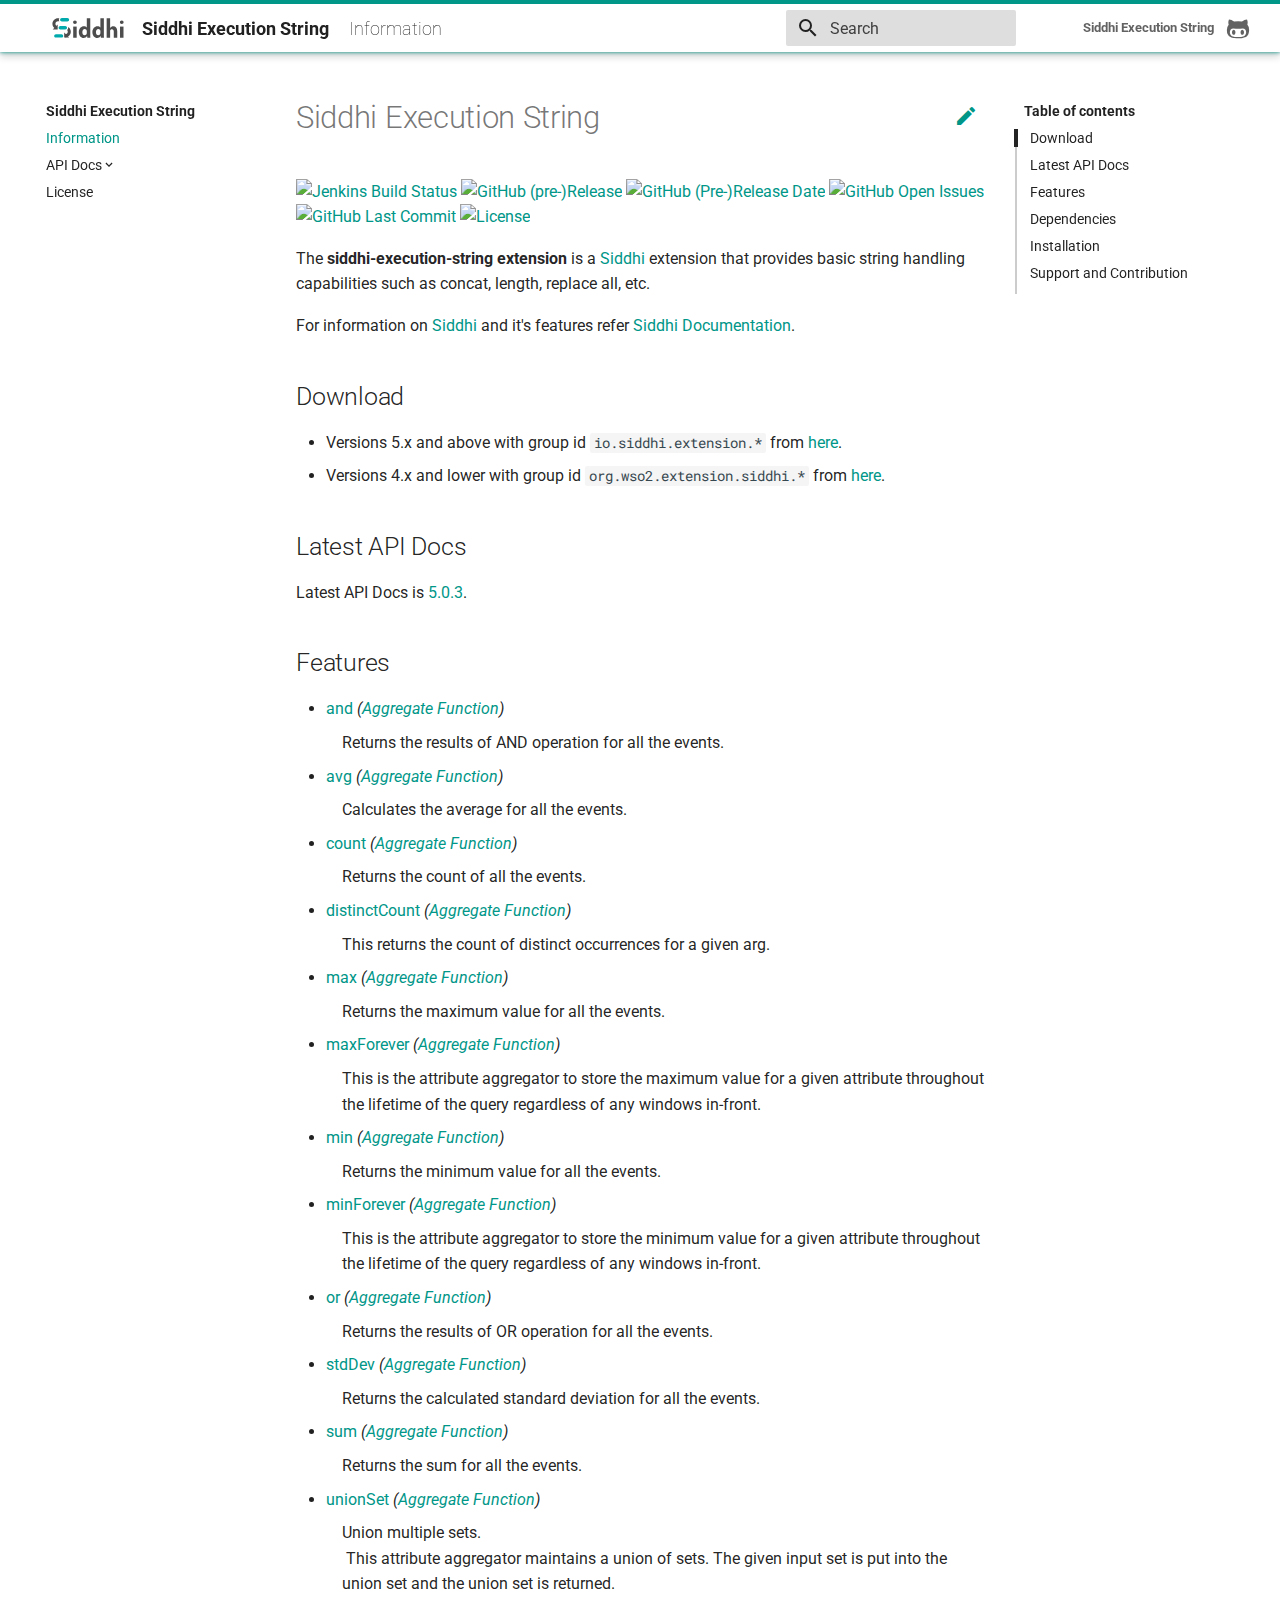
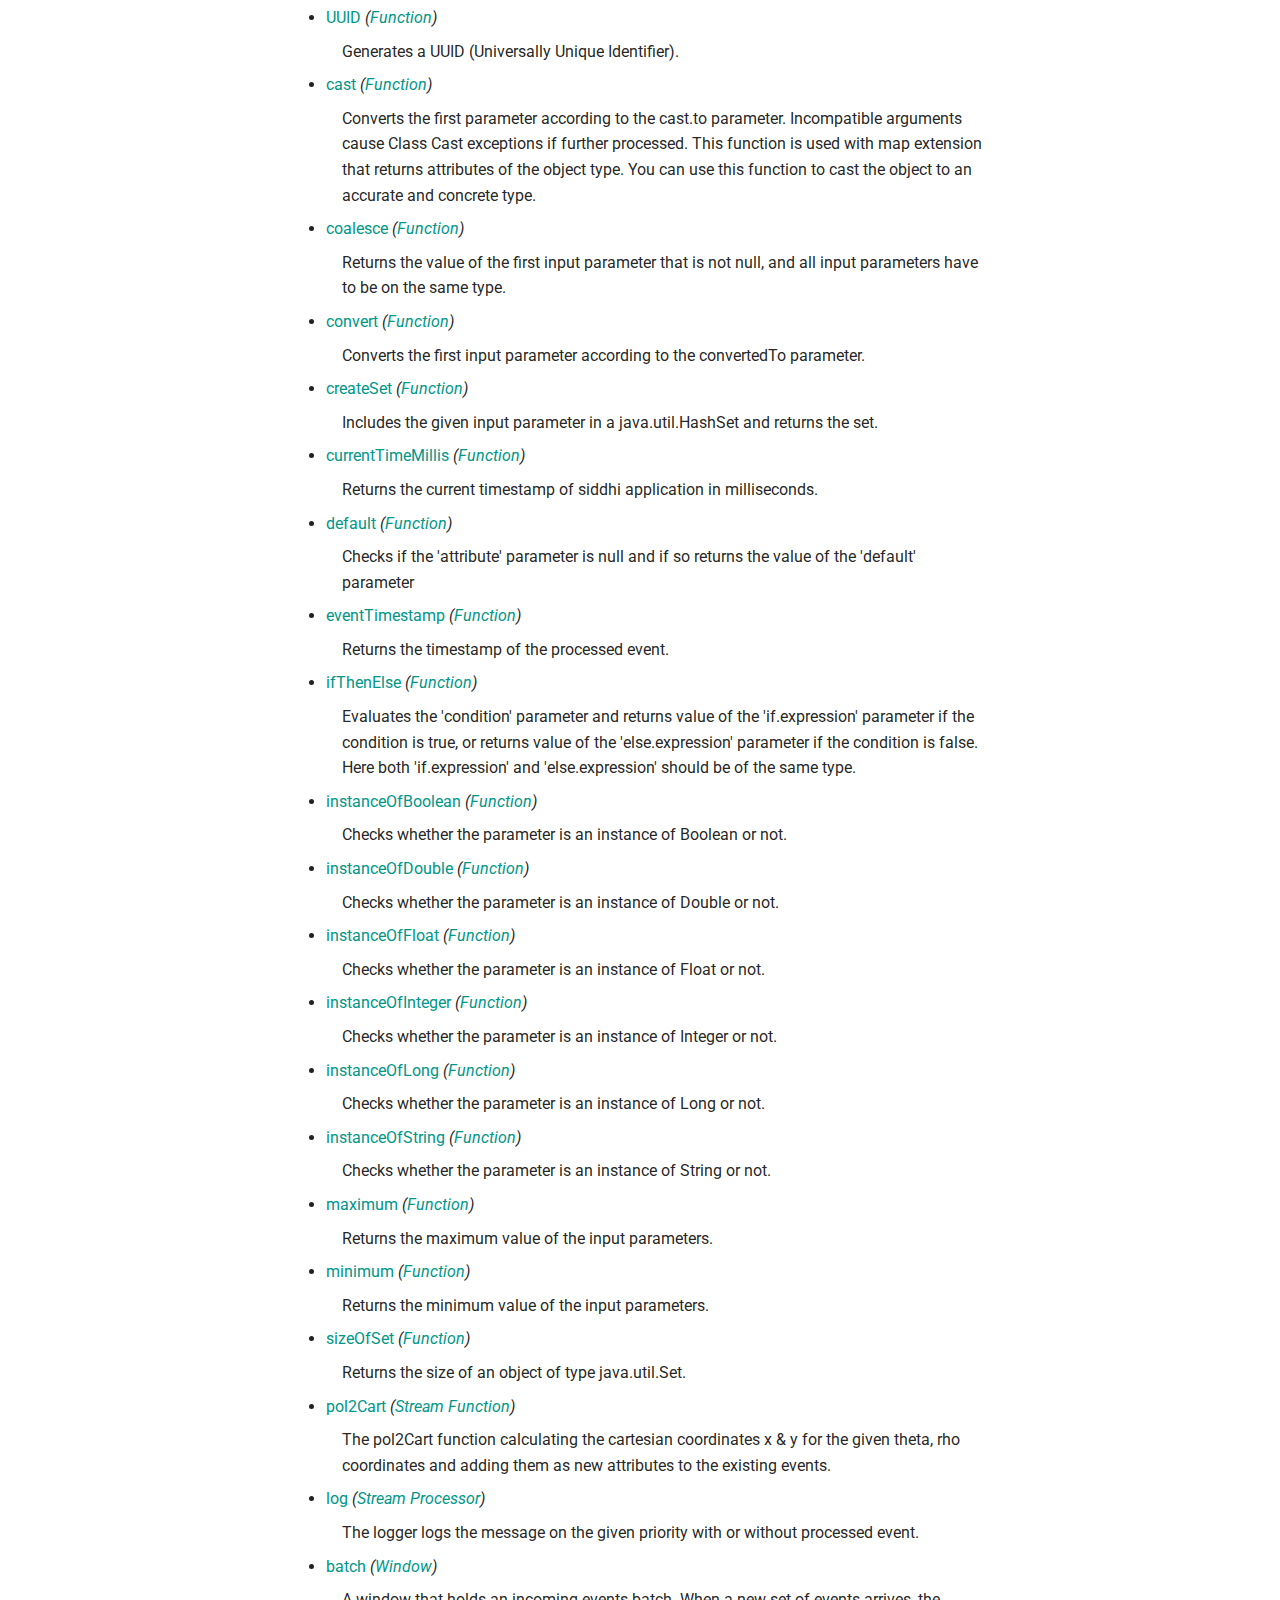
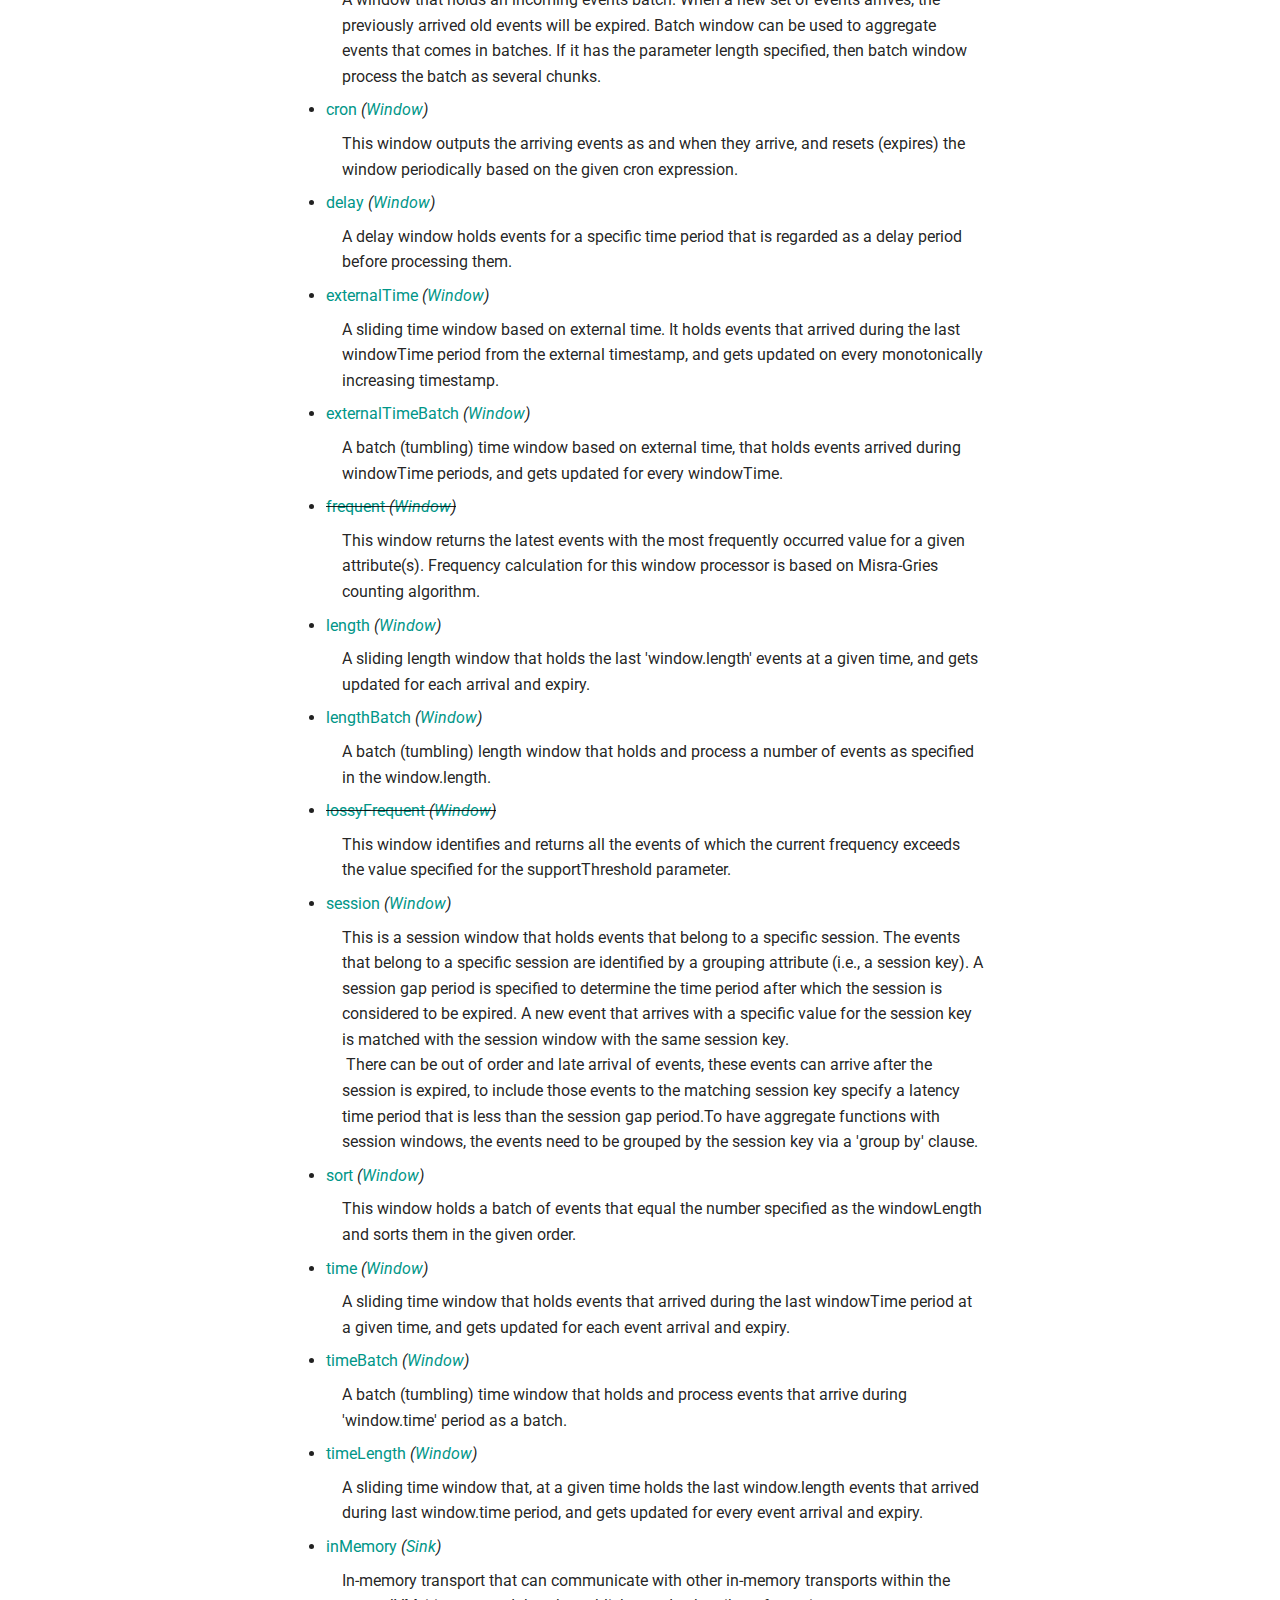
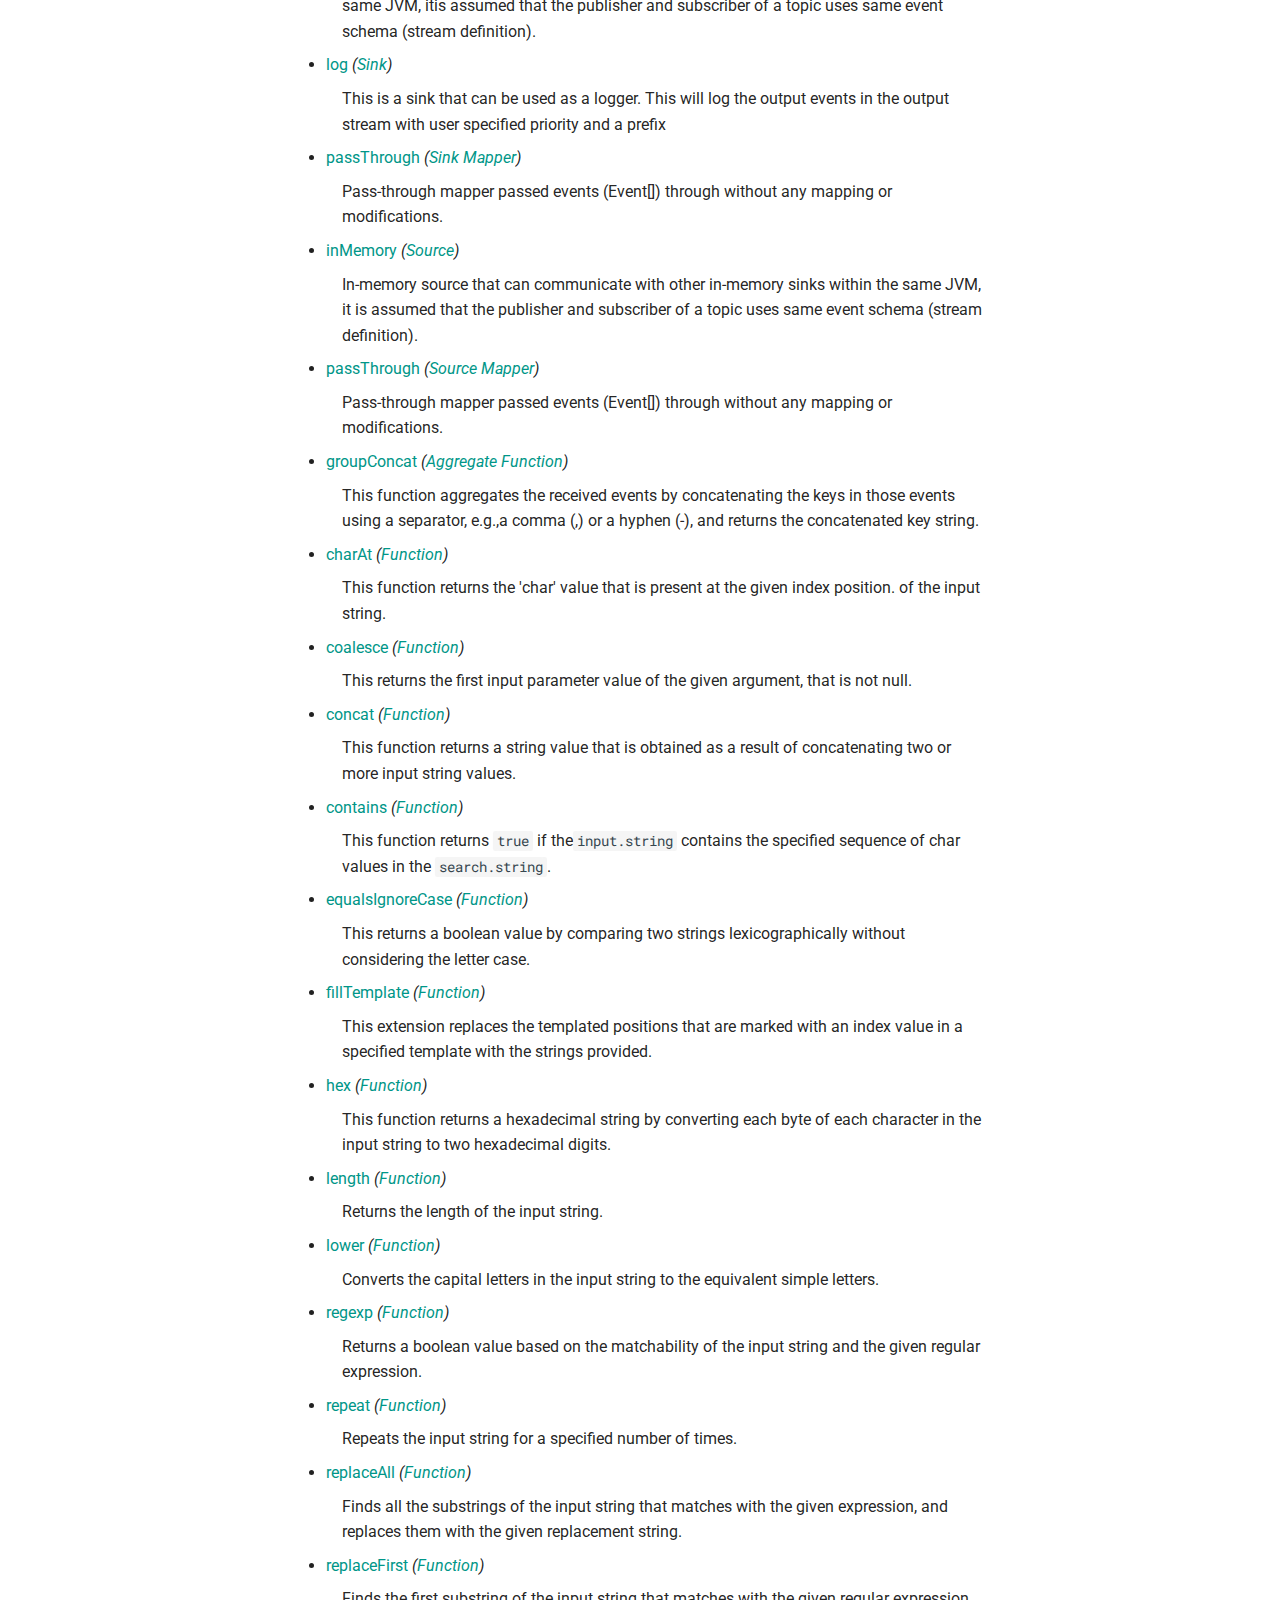
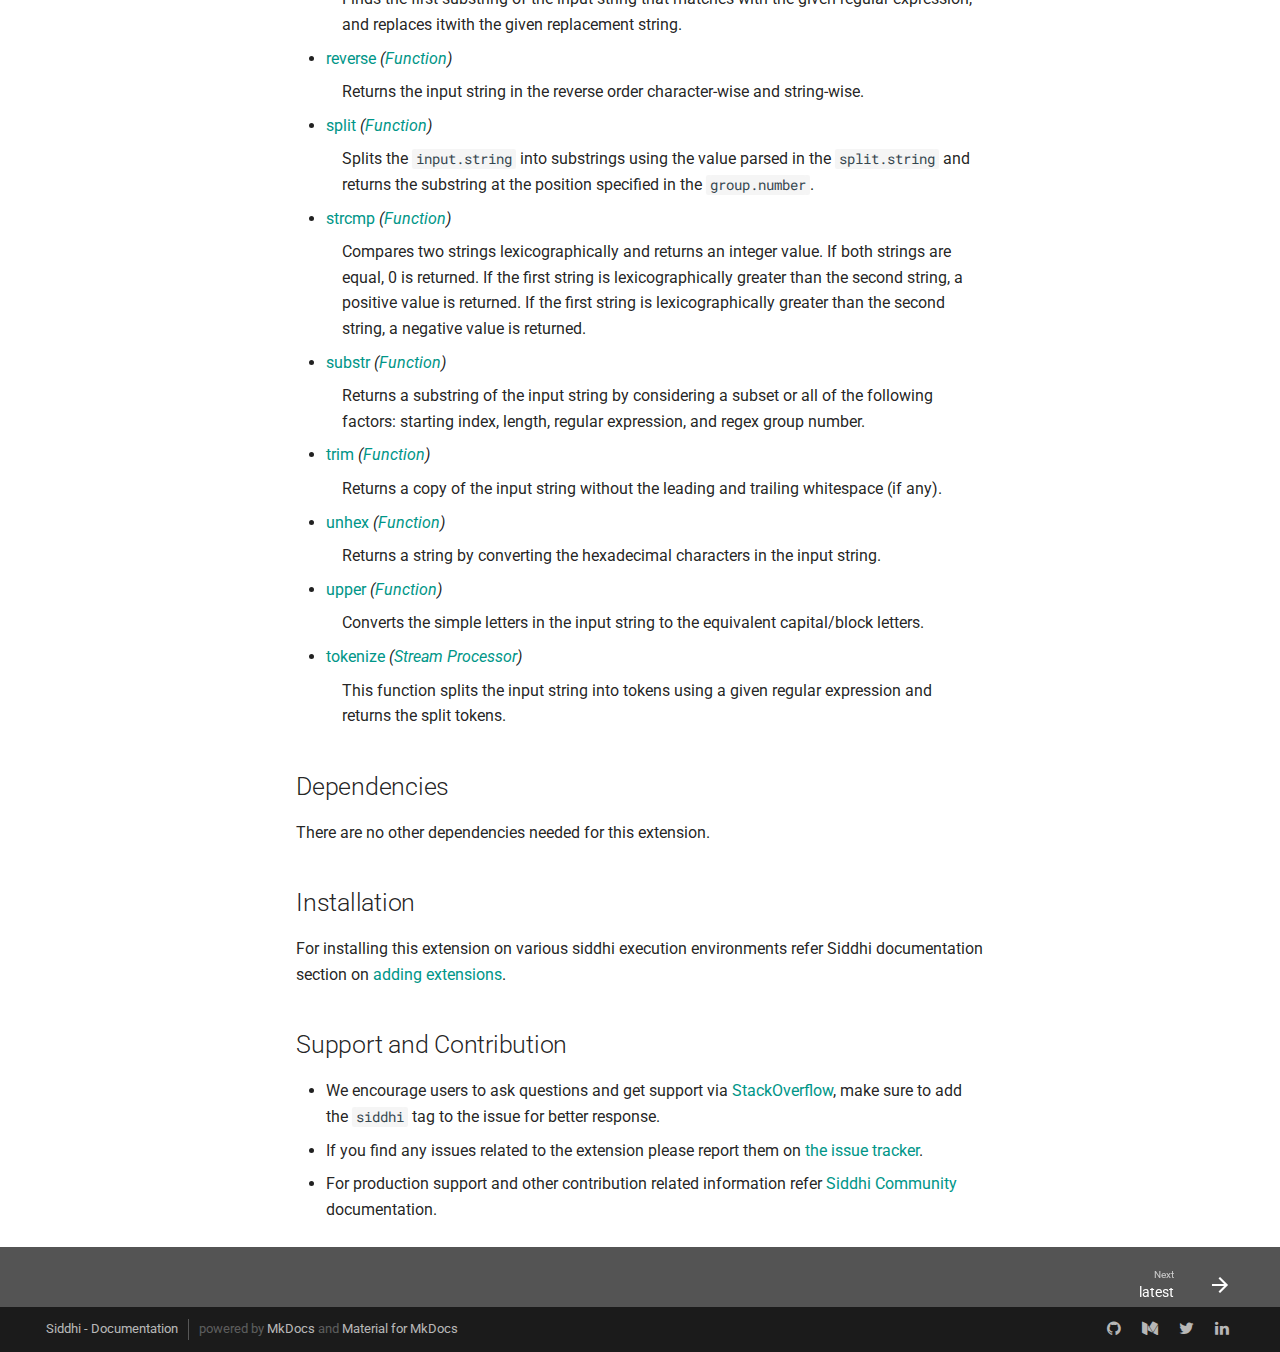
==== commit e0e9bb61: "[WSO2-Release] [Release 5.0.4-SNAPSHOT] update documentation for release 5.0.4-SNAPSHOT" ====
--- a/index.html
+++ b/index.html
@@ -17,44 +17,97 @@
         }
       })
     }
-  })</script><script async src="https://www.google-analytics.com/analytics.js"></script></head><body dir="ltr" data-md-color-primary="teal" data-md-color-accent="teal"><svg class="md-svg"><defs><svg xmlns="http://www.w3.org/2000/svg" width="416" height="448" viewBox="0 0 416 448" id="__github"><path fill="currentColor" d="M160 304q0 10-3.125 20.5t-10.75 19T128 352t-18.125-8.5-10.75-19T96 304t3.125-20.5 10.75-19T128 256t18.125 8.5 10.75 19T160 304zm160 0q0 10-3.125 20.5t-10.75 19T288 352t-18.125-8.5-10.75-19T256 304t3.125-20.5 10.75-19T288 256t18.125 8.5 10.75 19T320 304zm40 0q0-30-17.25-51T296 232q-10.25 0-48.75 5.25Q229.5 240 208 240t-39.25-2.75Q130.75 232 120 232q-29.5 0-46.75 21T56 304q0 22 8 38.375t20.25 25.75 30.5 15 35 7.375 37.25 1.75h42q20.5 0 37.25-1.75t35-7.375 30.5-15 20.25-25.75T360 304zm56-44q0 51.75-15.25 82.75-9.5 19.25-26.375 33.25t-35.25 21.5-42.5 11.875-42.875 5.5T212 416q-19.5 0-35.5-.75t-36.875-3.125-38.125-7.5-34.25-12.875T37 371.5t-21.5-28.75Q0 312 0 260q0-59.25 34-99-6.75-20.5-6.75-42.5 0-29 12.75-54.5 27 0 47.5 9.875t47.25 30.875Q171.5 96 212 96q37 0 70 8 26.25-20.5 46.75-30.25T376 64q12.75 25.5 12.75 54.5 0 21.75-6.75 42 34 40 34 99.5z"/></svg></defs></svg> <input class="md-toggle" data-md-toggle="drawer" type="checkbox" id="__drawer" autocomplete="off"> <input class="md-toggle" data-md-toggle="search" type="checkbox" id="__search" autocomplete="off"> <label class="md-overlay" data-md-component="overlay" for="__drawer"></label><a href="#siddhi-execution-string" tabindex="1" class="md-skip">Skip to content </a><header class="md-header" data-md-component="header"><nav class="md-header-nav md-grid"><div class="md-flex"><div class="md-flex__cell md-flex__cell--shrink"><a href="." title="Siddhi Execution String" class="md-header-nav__button md-logo"><img src="images/siddhi-logo.svg" width="24" height="24"></a></div><div class="md-flex__cell md-flex__cell--shrink"><label class="md-icon md-icon--menu md-header-nav__button" for="__drawer"></label></div><div class="md-flex__cell md-flex__cell--stretch"><div class="md-flex__ellipsis md-header-nav__title" data-md-component="title"><span class="md-header-nav__topic">Siddhi Execution String</span><span class="md-header-nav__topic">Information</span></div></div><div class="md-flex__cell md-flex__cell--shrink"><label class="md-icon md-icon--search md-header-nav__button" for="__search"></label><div class="md-search" data-md-component="search" role="dialog"><label class="md-search__overlay" for="__search"></label><div class="md-search__inner" role="search"><form class="md-search__form" name="search"><input type="text" class="md-search__input" name="query" placeholder="Search" autocapitalize="off" autocorrect="off" autocomplete="off" spellcheck="false" data-md-component="query" data-md-state="active"> <label class="md-icon md-search__icon" for="__search"></label> <button type="reset" class="md-icon md-search__icon" data-md-component="reset" tabindex="-1">&#xE5CD;</button></form><div class="md-search__output"><div class="md-search__scrollwrap" data-md-scrollfix><div class="md-search-result" data-md-component="result"><div class="md-search-result__meta">Type to start searching</div><ol class="md-search-result__list"></ol></div></div></div></div></div></div><div class="md-flex__cell md-flex__cell--shrink"><div class="md-header-nav__source"><a href="https://github.com/siddhi-io/siddhi-execution-string/" title="Go to repository" class="md-source" data-md-source="github"><div class="md-source__icon"><svg viewBox="0 0 24 24" width="24" height="24"><use xlink:href="#__github" width="24" height="24"></use></svg></div><div class="md-source__repository">Siddhi Execution String</div></a></div></div></div></nav></header><div class="md-container"><main class="md-main"><div class="md-main__inner md-grid" data-md-component="container"><div class="md-sidebar md-sidebar--primary" data-md-component="navigation"><div class="md-sidebar__scrollwrap"><div class="md-sidebar__inner"><nav class="md-nav md-nav--primary" data-md-level="0"><label class="md-nav__title md-nav__title--site" for="__drawer"><a href="." title="Siddhi Execution String" class="md-nav__button md-logo"><img src="images/siddhi-logo.svg" width="48" height="48"></a>Siddhi Execution String</label><div class="md-nav__source"><a href="https://github.com/siddhi-io/siddhi-execution-string/" title="Go to repository" class="md-source" data-md-source="github"><div class="md-source__icon"><svg viewBox="0 0 24 24" width="24" height="24"><use xlink:href="#__github" width="24" height="24"></use></svg></div><div class="md-source__repository">Siddhi Execution String</div></a></div><ul class="md-nav__list" data-md-scrollfix><li class="md-nav__item md-nav__item--active"><input class="md-toggle md-nav__toggle" data-md-toggle="toc" type="checkbox" id="__toc"><label class="md-nav__link md-nav__link--active" for="__toc">Information</label><a href="." title="Information" class="md-nav__link md-nav__link--active">Information</a><nav class="md-nav md-nav--secondary"><label class="md-nav__title" for="__toc">Table of contents</label><ul class="md-nav__list" data-md-scrollfix><li class="md-nav__item"><a href="#download" title="Download" class="md-nav__link">Download</a></li><li class="md-nav__item"><a href="#latest-api-docs" title="Latest API Docs" class="md-nav__link">Latest API Docs</a></li><li class="md-nav__item"><a href="#features" title="Features" class="md-nav__link">Features</a></li><li class="md-nav__item"><a href="#dependencies" title="Dependencies" class="md-nav__link">Dependencies</a></li><li class="md-nav__item"><a href="#installation" title="Installation" class="md-nav__link">Installation</a></li><li class="md-nav__item"><a href="#support-and-contribution" title="Support and Contribution" class="md-nav__link">Support and Contribution</a></li></ul></nav></li><li class="md-nav__item md-nav__item--nested"><input class="md-toggle md-nav__toggle" data-md-toggle="nav-2" type="checkbox" id="nav-2"><label class="md-nav__link" for="nav-2">API Docs</label><nav class="md-nav" data-md-component="collapsible" data-md-level="1"><label class="md-nav__title" for="nav-2">API Docs</label><ul class="md-nav__list" data-md-scrollfix><li class="md-nav__item"><a href="api/4.0.12/" title="4.0.12" class="md-nav__link">4.0.12</a></li><li class="md-nav__item"><a href="api/4.0.11/" title="4.0.11" class="md-nav__link">4.0.11</a></li><li class="md-nav__item"><a href="api/4.0.10/" title="4.0.10" class="md-nav__link">4.0.10</a></li><li class="md-nav__item"><a href="api/4.0.9/" title="4.0.9" class="md-nav__link">4.0.9</a></li><li class="md-nav__item"><a href="api/4.0.8/" title="4.0.8" class="md-nav__link">4.0.8</a></li><li class="md-nav__item"><a href="api/4.0.7/" title="4.0.7" class="md-nav__link">4.0.7</a></li><li class="md-nav__item"><a href="api/4.0.6/" title="4.0.6" class="md-nav__link">4.0.6</a></li><li class="md-nav__item"><a href="api/4.0.5/" title="4.0.5" class="md-nav__link">4.0.5</a></li><li class="md-nav__item"><a href="api/latest/" title="latest" class="md-nav__link">latest</a></li></ul></nav></li><li class="md-nav__item"><a href="license/" title="License" class="md-nav__link">License</a></li></ul></nav></div></div></div><div class="md-sidebar md-sidebar--secondary" data-md-component="toc"><div class="md-sidebar__scrollwrap"><div class="md-sidebar__inner"><nav class="md-nav md-nav--secondary"><label class="md-nav__title" for="__toc">Table of contents</label><ul class="md-nav__list" data-md-scrollfix><li class="md-nav__item"><a href="#download" title="Download" class="md-nav__link">Download</a></li><li class="md-nav__item"><a href="#latest-api-docs" title="Latest API Docs" class="md-nav__link">Latest API Docs</a></li><li class="md-nav__item"><a href="#features" title="Features" class="md-nav__link">Features</a></li><li class="md-nav__item"><a href="#dependencies" title="Dependencies" class="md-nav__link">Dependencies</a></li><li class="md-nav__item"><a href="#installation" title="Installation" class="md-nav__link">Installation</a></li><li class="md-nav__item"><a href="#support-and-contribution" title="Support and Contribution" class="md-nav__link">Support and Contribution</a></li></ul></nav></div></div></div><div class="md-content"><article class="md-content__inner md-typeset"><a href="https://github.com/siddhi-io/siddhi-execution-string/blob/master/index.md" title="Edit this page" class="md-icon md-content__icon">&#xE3C9;</a><h1 id="siddhi-execution-string">Siddhi Execution String</h1>
+  })</script><script async src="https://www.google-analytics.com/analytics.js"></script></head><body dir="ltr" data-md-color-primary="teal" data-md-color-accent="teal"><svg class="md-svg"><defs><svg xmlns="http://www.w3.org/2000/svg" width="416" height="448" viewBox="0 0 416 448" id="__github"><path fill="currentColor" d="M160 304q0 10-3.125 20.5t-10.75 19T128 352t-18.125-8.5-10.75-19T96 304t3.125-20.5 10.75-19T128 256t18.125 8.5 10.75 19T160 304zm160 0q0 10-3.125 20.5t-10.75 19T288 352t-18.125-8.5-10.75-19T256 304t3.125-20.5 10.75-19T288 256t18.125 8.5 10.75 19T320 304zm40 0q0-30-17.25-51T296 232q-10.25 0-48.75 5.25Q229.5 240 208 240t-39.25-2.75Q130.75 232 120 232q-29.5 0-46.75 21T56 304q0 22 8 38.375t20.25 25.75 30.5 15 35 7.375 37.25 1.75h42q20.5 0 37.25-1.75t35-7.375 30.5-15 20.25-25.75T360 304zm56-44q0 51.75-15.25 82.75-9.5 19.25-26.375 33.25t-35.25 21.5-42.5 11.875-42.875 5.5T212 416q-19.5 0-35.5-.75t-36.875-3.125-38.125-7.5-34.25-12.875T37 371.5t-21.5-28.75Q0 312 0 260q0-59.25 34-99-6.75-20.5-6.75-42.5 0-29 12.75-54.5 27 0 47.5 9.875t47.25 30.875Q171.5 96 212 96q37 0 70 8 26.25-20.5 46.75-30.25T376 64q12.75 25.5 12.75 54.5 0 21.75-6.75 42 34 40 34 99.5z"/></svg></defs></svg> <input class="md-toggle" data-md-toggle="drawer" type="checkbox" id="__drawer" autocomplete="off"> <input class="md-toggle" data-md-toggle="search" type="checkbox" id="__search" autocomplete="off"> <label class="md-overlay" data-md-component="overlay" for="__drawer"></label><a href="#siddhi-execution-string" tabindex="1" class="md-skip">Skip to content </a><header class="md-header" data-md-component="header"><nav class="md-header-nav md-grid"><div class="md-flex"><div class="md-flex__cell md-flex__cell--shrink"><a href="." title="Siddhi Execution String" class="md-header-nav__button md-logo"><img src="images/siddhi-logo.svg" width="24" height="24"></a></div><div class="md-flex__cell md-flex__cell--shrink"><label class="md-icon md-icon--menu md-header-nav__button" for="__drawer"></label></div><div class="md-flex__cell md-flex__cell--stretch"><div class="md-flex__ellipsis md-header-nav__title" data-md-component="title"><span class="md-header-nav__topic">Siddhi Execution String</span><span class="md-header-nav__topic">Information</span></div></div><div class="md-flex__cell md-flex__cell--shrink"><label class="md-icon md-icon--search md-header-nav__button" for="__search"></label><div class="md-search" data-md-component="search" role="dialog"><label class="md-search__overlay" for="__search"></label><div class="md-search__inner" role="search"><form class="md-search__form" name="search"><input type="text" class="md-search__input" name="query" placeholder="Search" autocapitalize="off" autocorrect="off" autocomplete="off" spellcheck="false" data-md-component="query" data-md-state="active"> <label class="md-icon md-search__icon" for="__search"></label> <button type="reset" class="md-icon md-search__icon" data-md-component="reset" tabindex="-1">&#xE5CD;</button></form><div class="md-search__output"><div class="md-search__scrollwrap" data-md-scrollfix><div class="md-search-result" data-md-component="result"><div class="md-search-result__meta">Type to start searching</div><ol class="md-search-result__list"></ol></div></div></div></div></div></div><div class="md-flex__cell md-flex__cell--shrink"><div class="md-header-nav__source"><a href="https://github.com/siddhi-io/siddhi-execution-string/" title="Go to repository" class="md-source" data-md-source="github"><div class="md-source__icon"><svg viewBox="0 0 24 24" width="24" height="24"><use xlink:href="#__github" width="24" height="24"></use></svg></div><div class="md-source__repository">Siddhi Execution String</div></a></div></div></div></nav></header><div class="md-container"><main class="md-main"><div class="md-main__inner md-grid" data-md-component="container"><div class="md-sidebar md-sidebar--primary" data-md-component="navigation"><div class="md-sidebar__scrollwrap"><div class="md-sidebar__inner"><nav class="md-nav md-nav--primary" data-md-level="0"><label class="md-nav__title md-nav__title--site" for="__drawer"><a href="." title="Siddhi Execution String" class="md-nav__button md-logo"><img src="images/siddhi-logo.svg" width="48" height="48"></a>Siddhi Execution String</label><div class="md-nav__source"><a href="https://github.com/siddhi-io/siddhi-execution-string/" title="Go to repository" class="md-source" data-md-source="github"><div class="md-source__icon"><svg viewBox="0 0 24 24" width="24" height="24"><use xlink:href="#__github" width="24" height="24"></use></svg></div><div class="md-source__repository">Siddhi Execution String</div></a></div><ul class="md-nav__list" data-md-scrollfix><li class="md-nav__item md-nav__item--active"><input class="md-toggle md-nav__toggle" data-md-toggle="toc" type="checkbox" id="__toc"><label class="md-nav__link md-nav__link--active" for="__toc">Information</label><a href="." title="Information" class="md-nav__link md-nav__link--active">Information</a><nav class="md-nav md-nav--secondary"><label class="md-nav__title" for="__toc">Table of contents</label><ul class="md-nav__list" data-md-scrollfix><li class="md-nav__item"><a href="#download" title="Download" class="md-nav__link">Download</a></li><li class="md-nav__item"><a href="#latest-api-docs" title="Latest API Docs" class="md-nav__link">Latest API Docs</a></li><li class="md-nav__item"><a href="#features" title="Features" class="md-nav__link">Features</a></li><li class="md-nav__item"><a href="#dependencies" title="Dependencies" class="md-nav__link">Dependencies</a></li><li class="md-nav__item"><a href="#installation" title="Installation" class="md-nav__link">Installation</a></li><li class="md-nav__item"><a href="#support-and-contribution" title="Support and Contribution" class="md-nav__link">Support and Contribution</a></li></ul></nav></li><li class="md-nav__item md-nav__item--nested"><input class="md-toggle md-nav__toggle" data-md-toggle="nav-2" type="checkbox" id="nav-2"><label class="md-nav__link" for="nav-2">API Docs</label><nav class="md-nav" data-md-component="collapsible" data-md-level="1"><label class="md-nav__title" for="nav-2">API Docs</label><ul class="md-nav__list" data-md-scrollfix><li class="md-nav__item"><a href="api/latest/" title="latest" class="md-nav__link">latest</a></li><li class="md-nav__item"><a href="api/5.0.3/" title="5.0.3" class="md-nav__link">5.0.3</a></li><li class="md-nav__item"><a href="api/5.0.2/" title="5.0.2" class="md-nav__link">5.0.2</a></li><li class="md-nav__item"><a href="api/5.0.1/" title="5.0.1" class="md-nav__link">5.0.1</a></li><li class="md-nav__item"><a href="api/5.0.0/" title="5.0.0" class="md-nav__link">5.0.0</a></li><li class="md-nav__item"><a href="api/4.1.0/" title="4.1.0" class="md-nav__link">4.1.0</a></li><li class="md-nav__item"><a href="api/4.0.26/" title="4.0.26" class="md-nav__link">4.0.26</a></li><li class="md-nav__item"><a href="api/4.0.25/" title="4.0.25" class="md-nav__link">4.0.25</a></li><li class="md-nav__item"><a href="api/4.0.24/" title="4.0.24" class="md-nav__link">4.0.24</a></li><li class="md-nav__item"><a href="api/4.0.23/" title="4.0.23" class="md-nav__link">4.0.23</a></li><li class="md-nav__item"><a href="api/4.0.22/" title="4.0.22" class="md-nav__link">4.0.22</a></li><li class="md-nav__item"><a href="api/4.0.21/" title="4.0.21" class="md-nav__link">4.0.21</a></li><li class="md-nav__item"><a href="api/4.0.20/" title="4.0.20" class="md-nav__link">4.0.20</a></li><li class="md-nav__item"><a href="api/4.0.19/" title="4.0.19" class="md-nav__link">4.0.19</a></li><li class="md-nav__item"><a href="api/4.0.18/" title="4.0.18" class="md-nav__link">4.0.18</a></li><li class="md-nav__item"><a href="api/4.0.17/" title="4.0.17" class="md-nav__link">4.0.17</a></li><li class="md-nav__item"><a href="api/4.0.16/" title="4.0.16" class="md-nav__link">4.0.16</a></li><li class="md-nav__item"><a href="api/4.0.15/" title="4.0.15" class="md-nav__link">4.0.15</a></li><li class="md-nav__item"><a href="api/4.0.14/" title="4.0.14" class="md-nav__link">4.0.14</a></li><li class="md-nav__item"><a href="api/4.0.13/" title="4.0.13" class="md-nav__link">4.0.13</a></li><li class="md-nav__item"><a href="api/4.0.12/" title="4.0.12" class="md-nav__link">4.0.12</a></li><li class="md-nav__item"><a href="api/4.0.11/" title="4.0.11" class="md-nav__link">4.0.11</a></li><li class="md-nav__item"><a href="api/4.0.10/" title="4.0.10" class="md-nav__link">4.0.10</a></li><li class="md-nav__item"><a href="api/4.0.9/" title="4.0.9" class="md-nav__link">4.0.9</a></li><li class="md-nav__item"><a href="api/4.0.8/" title="4.0.8" class="md-nav__link">4.0.8</a></li><li class="md-nav__item"><a href="api/4.0.7/" title="4.0.7" class="md-nav__link">4.0.7</a></li><li class="md-nav__item"><a href="api/4.0.6/" title="4.0.6" class="md-nav__link">4.0.6</a></li><li class="md-nav__item"><a href="api/4.0.5/" title="4.0.5" class="md-nav__link">4.0.5</a></li></ul></nav></li><li class="md-nav__item"><a href="license/" title="License" class="md-nav__link">License</a></li></ul></nav></div></div></div><div class="md-sidebar md-sidebar--secondary" data-md-component="toc"><div class="md-sidebar__scrollwrap"><div class="md-sidebar__inner"><nav class="md-nav md-nav--secondary"><label class="md-nav__title" for="__toc">Table of contents</label><ul class="md-nav__list" data-md-scrollfix><li class="md-nav__item"><a href="#download" title="Download" class="md-nav__link">Download</a></li><li class="md-nav__item"><a href="#latest-api-docs" title="Latest API Docs" class="md-nav__link">Latest API Docs</a></li><li class="md-nav__item"><a href="#features" title="Features" class="md-nav__link">Features</a></li><li class="md-nav__item"><a href="#dependencies" title="Dependencies" class="md-nav__link">Dependencies</a></li><li class="md-nav__item"><a href="#installation" title="Installation" class="md-nav__link">Installation</a></li><li class="md-nav__item"><a href="#support-and-contribution" title="Support and Contribution" class="md-nav__link">Support and Contribution</a></li></ul></nav></div></div></div><div class="md-content"><article class="md-content__inner md-typeset"><a href="https://github.com/siddhi-io/siddhi-execution-string/blob/master/index.md" title="Edit this page" class="md-icon md-content__icon">&#xE3C9;</a><h1 id="siddhi-execution-string">Siddhi Execution String</h1>
 <p><a href="https://wso2.org/jenkins/job/siddhi/job/siddhi-execution-string/"><img alt="Jenkins Build Status" src="https://wso2.org/jenkins/job/siddhi/job/siddhi-execution-string/badge/icon" /></a>
   <a href="https://github.com/siddhi-io/siddhi-execution-string/releases"><img alt="GitHub (pre-)Release" src="https://img.shields.io/github/release/siddhi-io/siddhi-execution-string/all.svg" /></a>
   <a href="https://github.com/siddhi-io/siddhi-execution-string/releases"><img alt="GitHub (Pre-)Release Date" src="https://img.shields.io/github/release-date-pre/siddhi-io/siddhi-execution-string.svg" /></a>
-  <a href="https://github.com/siddhi-io/siddhi-execution-string/issues"><img alt="GitHub Open Issues" src="https://img.shields.io/github/last-commit/siddhi-io/siddhi-execution-string.svg" /></a>
-  <a href="https://github.com/siddhi-io/siddhi-execution-string/commits/master"><img alt="GitHub Last Commit" src="https://img.shields.io/github/issues-raw/siddhi-io/siddhi-execution-string.svg" /></a>
+  <a href="https://github.com/siddhi-io/siddhi-execution-string/commits/master"><img alt="GitHub Open Issues" src="https://img.shields.io/github/issues-raw/siddhi-io/siddhi-execution-string.svg" /></a>
+  <a href="https://github.com/siddhi-io/siddhi-execution-string/issues"><img alt="GitHub Last Commit" src="https://img.shields.io/github/last-commit/siddhi-io/siddhi-execution-string.svg" /></a>
   <a href="https://opensource.org/licenses/Apache-2.0"><img alt="License" src="https://img.shields.io/badge/License-Apache%202.0-blue.svg" /></a></p>
 <p>The <strong>siddhi-execution-string extension</strong> is a <a target="_blank" href="https://siddhi.io/">Siddhi</a> extension that provides basic string handling capabilities such as concat, length, replace all, etc.</p>
-<p>For information on  <a href="https://siddhi.io/">Siddhi</a> and it's features refer <a href="https://siddhi.io/redirect/docs.html">Siddhi Documentation</a>. </p>
+<p>For information on <a target="_blank" href="https://siddhi.io/">Siddhi</a> and it's features refer <a target="_blank" href="https://siddhi.io/redirect/docs.html">Siddhi Documentation</a>. </p>
 <h2 id="download">Download</h2>
 <ul>
 <li>Versions 5.x and above with group id <code>io.siddhi.extension.*</code> from <a target="_blank" href="https://mvnrepository.com/artifact/io.siddhi.extension.execution.string/siddhi-execution-string/">here</a>.</li>
 <li>Versions 4.x and lower with group id <code>org.wso2.extension.siddhi.*</code> from <a target="_blank" href="https://mvnrepository.com/artifact/org.wso2.extension.siddhi.execution.string/siddhi-execution-string">here</a>.</li>
 </ul>
 <h2 id="latest-api-docs">Latest API Docs</h2>
-<p>Latest API Docs is <a target="_blank" href="https://siddhi-io.github.io/siddhi-execution-string/api/4.0.12">4.0.12</a>.</p>
+<p>Latest API Docs is <a target="_blank" href="https://siddhi-io.github.io/siddhi-execution-string/api/5.0.3">5.0.3</a>.</p>
 <h2 id="features">Features</h2>
 <ul>
-<li><a target="_blank" href="https://wso2-extensions.github.io/siddhi-execution-string/api/4.0.12/#charat-function">charAt</a> <em><a target="_blank" href="https://wso2.github.io/siddhi/documentation/siddhi-4.0/#function">(Function)</a></em><br><div style="padding-left: 1em;"><p>Returns the char value as a string value at the specified index.</p></div></li>
-<li><a target="_blank" href="https://wso2-extensions.github.io/siddhi-execution-string/api/4.0.12/#coalesce-function">coalesce</a> <em><a target="_blank" href="https://wso2.github.io/siddhi/documentation/siddhi-4.0/#function">(Function)</a></em><br><div style="padding-left: 1em;"><p>Returns the value of the first of its input parameters that is not null</p></div></li>
-<li><a target="_blank" href="https://wso2-extensions.github.io/siddhi-execution-string/api/4.0.12/#concat-function">concat</a> <em><a target="_blank" href="https://wso2.github.io/siddhi/documentation/siddhi-4.0/#function">(Function)</a></em><br><div style="padding-left: 1em;"><p>Returns a string that is the result of concatenating two or more string values.</p></div></li>
-<li><a target="_blank" href="https://wso2-extensions.github.io/siddhi-execution-string/api/4.0.12/#contains-function">contains</a> <em><a target="_blank" href="https://wso2.github.io/siddhi/documentation/siddhi-4.0/#function">(Function)</a></em><br><div style="padding-left: 1em;"><p>This method returns <code>true</code> if the<code>input.string</code> contains the specified sequence of char values in the <code>search.string</code>. </p></div></li>
-<li><a target="_blank" href="https://wso2-extensions.github.io/siddhi-execution-string/api/4.0.12/#equalsignorecase-function">equalsIgnoreCase</a> <em><a target="_blank" href="https://wso2.github.io/siddhi/documentation/siddhi-4.0/#function">(Function)</a></em><br><div style="padding-left: 1em;"><p>Compares two strings lexicographically.</p></div></li>
-<li><a target="_blank" href="https://wso2-extensions.github.io/siddhi-execution-string/api/4.0.12/#hex-function">hex</a> <em><a target="_blank" href="https://wso2.github.io/siddhi/documentation/siddhi-4.0/#function">(Function)</a></em><br><div style="padding-left: 1em;"><p>Returns a hexadecimal string representation of str,<br>&nbsp;where each byte of each character in str is converted to two hexadecimal digits</p></div></li>
-<li><a target="_blank" href="https://wso2-extensions.github.io/siddhi-execution-string/api/4.0.12/#length-function">length</a> <em><a target="_blank" href="https://wso2.github.io/siddhi/documentation/siddhi-4.0/#function">(Function)</a></em><br><div style="padding-left: 1em;"><p>Returns the length of this string.</p></div></li>
-<li><a target="_blank" href="https://wso2-extensions.github.io/siddhi-execution-string/api/4.0.12/#lower-function">lower</a> <em><a target="_blank" href="https://wso2.github.io/siddhi/documentation/siddhi-4.0/#function">(Function)</a></em><br><div style="padding-left: 1em;"><p>Converts the capital letters in the input string to the equivalent simple letters.</p></div></li>
-<li><a target="_blank" href="https://wso2-extensions.github.io/siddhi-execution-string/api/4.0.12/#regexp-function">regexp</a> <em><a target="_blank" href="https://wso2.github.io/siddhi/documentation/siddhi-4.0/#function">(Function)</a></em><br><div style="padding-left: 1em;"><p>Returns whether  this 'string' matches the given regular expression 'regex' or not.</p></div></li>
-<li><a target="_blank" href="https://wso2-extensions.github.io/siddhi-execution-string/api/4.0.12/#repeat-function">repeat</a> <em><a target="_blank" href="https://wso2.github.io/siddhi/documentation/siddhi-4.0/#function">(Function)</a></em><br><div style="padding-left: 1em;"><p>Repeats a string for a specified number of times.</p></div></li>
-<li><a target="_blank" href="https://wso2-extensions.github.io/siddhi-execution-string/api/4.0.12/#replaceall-function">replaceAll</a> <em><a target="_blank" href="https://wso2.github.io/siddhi/documentation/siddhi-4.0/#function">(Function)</a></em><br><div style="padding-left: 1em;"><p>Replaces each substring of this string that matches the given expression with the given replacement.</p></div></li>
-<li><a target="_blank" href="https://wso2-extensions.github.io/siddhi-execution-string/api/4.0.12/#replacefirst-function">replaceFirst</a> <em><a target="_blank" href="https://wso2.github.io/siddhi/documentation/siddhi-4.0/#function">(Function)</a></em><br><div style="padding-left: 1em;"><p>Replaces the first substring of this string that matches the given expression, with the given replacement.</p></div></li>
-<li><a target="_blank" href="https://wso2-extensions.github.io/siddhi-execution-string/api/4.0.12/#reverse-function">reverse</a> <em><a target="_blank" href="https://wso2.github.io/siddhi/documentation/siddhi-4.0/#function">(Function)</a></em><br><div style="padding-left: 1em;"><p>Returns the reverse ordered string of the input.</p></div></li>
-<li><a target="_blank" href="https://wso2-extensions.github.io/siddhi-execution-string/api/4.0.12/#split-function">split</a> <em><a target="_blank" href="https://wso2.github.io/siddhi/documentation/siddhi-4.0/#function">(Function)</a></em><br><div style="padding-left: 1em;"><p>Splits the source string by <code>split.string</code> and returns the substring specified via the <code>group.number</code>.</p></div></li>
-<li><a target="_blank" href="https://wso2-extensions.github.io/siddhi-execution-string/api/4.0.12/#strcmp-function">strcmp</a> <em><a target="_blank" href="https://wso2.github.io/siddhi/documentation/siddhi-4.0/#function">(Function)</a></em><br><div style="padding-left: 1em;"><p>Compares two strings lexicographically.</p></div></li>
-<li><a target="_blank" href="https://wso2-extensions.github.io/siddhi-execution-string/api/4.0.12/#substr-function">substr</a> <em><a target="_blank" href="https://wso2.github.io/siddhi/documentation/siddhi-4.0/#function">(Function)</a></em><br><div style="padding-left: 1em;"><p>This returns a new string that is a substring of this string</p></div></li>
-<li><a target="_blank" href="https://wso2-extensions.github.io/siddhi-execution-string/api/4.0.12/#trim-function">trim</a> <em><a target="_blank" href="https://wso2.github.io/siddhi/documentation/siddhi-4.0/#function">(Function)</a></em><br><div style="padding-left: 1em;"><p>Returns a copy of the string with leading and trailing whitespace omitted</p></div></li>
-<li><a target="_blank" href="https://wso2-extensions.github.io/siddhi-execution-string/api/4.0.12/#unhex-function">unhex</a> <em><a target="_blank" href="https://wso2.github.io/siddhi/documentation/siddhi-4.0/#function">(Function)</a></em><br><div style="padding-left: 1em;"><p><code>unhex(str)</code> interprets each pair of characters in the argument as a hexadecimal number<br>&nbsp;and converts it to the byte represented by the number</p></div></li>
-<li><a target="_blank" href="https://wso2-extensions.github.io/siddhi-execution-string/api/4.0.12/#upper-function">upper</a> <em><a target="_blank" href="https://wso2.github.io/siddhi/documentation/siddhi-4.0/#function">(Function)</a></em><br><div style="padding-left: 1em;"><p>Converts the simple letters in the input string to the equivalent capital/block letters.</p></div></li>
-<li><a target="_blank" href="https://wso2-extensions.github.io/siddhi-execution-string/api/4.0.12/#tokenize-stream-processor">tokenize</a> <em><a target="_blank" href="https://wso2.github.io/siddhi/documentation/siddhi-4.0/#stream-processor">(Stream Processor)</a></em><br><div style="padding-left: 1em;"><p>This splits a string into words</p></div></li>
+<li><a target="_blank" href="https://siddhi-io.github.io/siddhi-execution-string/api/5.0.3/#and-aggregate-function">and</a> <em>(<a target="_blank" href="http://siddhi.io/en/v5.0/docs/query-guide/#aggregate-function">Aggregate Function</a>)</em><br> <div style="padding-left: 1em;"><p>Returns the results of AND operation for all the events.</p></div></li>
+<li><a target="_blank" href="https://siddhi-io.github.io/siddhi-execution-string/api/5.0.3/#avg-aggregate-function">avg</a> <em>(<a target="_blank" href="http://siddhi.io/en/v5.0/docs/query-guide/#aggregate-function">Aggregate Function</a>)</em><br> <div style="padding-left: 1em;"><p>Calculates the average for all the events.</p></div></li>
+<li><a target="_blank" href="https://siddhi-io.github.io/siddhi-execution-string/api/5.0.3/#count-aggregate-function">count</a> <em>(<a target="_blank" href="http://siddhi.io/en/v5.0/docs/query-guide/#aggregate-function">Aggregate Function</a>)</em><br> <div style="padding-left: 1em;"><p>Returns the count of all the events.</p></div></li>
+<li><a target="_blank" href="https://siddhi-io.github.io/siddhi-execution-string/api/5.0.3/#distinctcount-aggregate-function">distinctCount</a> <em>(<a target="_blank" href="http://siddhi.io/en/v5.0/docs/query-guide/#aggregate-function">Aggregate Function</a>)</em><br> <div style="padding-left: 1em;"><p>This returns the count of distinct occurrences for a given arg.</p></div></li>
+<li><a target="_blank" href="https://siddhi-io.github.io/siddhi-execution-string/api/5.0.3/#max-aggregate-function">max</a> <em>(<a target="_blank" href="http://siddhi.io/en/v5.0/docs/query-guide/#aggregate-function">Aggregate Function</a>)</em><br> <div style="padding-left: 1em;"><p>Returns the maximum value for all the events.</p></div></li>
+<li><a target="_blank" href="https://siddhi-io.github.io/siddhi-execution-string/api/5.0.3/#maxforever-aggregate-function">maxForever</a> <em>(<a target="_blank" href="http://siddhi.io/en/v5.0/docs/query-guide/#aggregate-function">Aggregate Function</a>)</em><br> <div style="padding-left: 1em;"><p>This is the attribute aggregator to store the maximum value for a given attribute throughout the lifetime of the query regardless of any windows in-front.</p></div></li>
+<li><a target="_blank" href="https://siddhi-io.github.io/siddhi-execution-string/api/5.0.3/#min-aggregate-function">min</a> <em>(<a target="_blank" href="http://siddhi.io/en/v5.0/docs/query-guide/#aggregate-function">Aggregate Function</a>)</em><br> <div style="padding-left: 1em;"><p>Returns the minimum value for all the events.</p></div></li>
+<li><a target="_blank" href="https://siddhi-io.github.io/siddhi-execution-string/api/5.0.3/#minforever-aggregate-function">minForever</a> <em>(<a target="_blank" href="http://siddhi.io/en/v5.0/docs/query-guide/#aggregate-function">Aggregate Function</a>)</em><br> <div style="padding-left: 1em;"><p>This is the attribute aggregator to store the minimum value for a given attribute throughout the lifetime of the query regardless of any windows in-front.</p></div></li>
+<li><a target="_blank" href="https://siddhi-io.github.io/siddhi-execution-string/api/5.0.3/#or-aggregate-function">or</a> <em>(<a target="_blank" href="http://siddhi.io/en/v5.0/docs/query-guide/#aggregate-function">Aggregate Function</a>)</em><br> <div style="padding-left: 1em;"><p>Returns the results of OR operation for all the events.</p></div></li>
+<li><a target="_blank" href="https://siddhi-io.github.io/siddhi-execution-string/api/5.0.3/#stddev-aggregate-function">stdDev</a> <em>(<a target="_blank" href="http://siddhi.io/en/v5.0/docs/query-guide/#aggregate-function">Aggregate Function</a>)</em><br> <div style="padding-left: 1em;"><p>Returns the calculated standard deviation for all the events.</p></div></li>
+<li><a target="_blank" href="https://siddhi-io.github.io/siddhi-execution-string/api/5.0.3/#sum-aggregate-function">sum</a> <em>(<a target="_blank" href="http://siddhi.io/en/v5.0/docs/query-guide/#aggregate-function">Aggregate Function</a>)</em><br> <div style="padding-left: 1em;"><p>Returns the sum for all the events.</p></div></li>
+<li><a target="_blank" href="https://siddhi-io.github.io/siddhi-execution-string/api/5.0.3/#unionset-aggregate-function">unionSet</a> <em>(<a target="_blank" href="http://siddhi.io/en/v5.0/docs/query-guide/#aggregate-function">Aggregate Function</a>)</em><br> <div style="padding-left: 1em;"><p>Union multiple sets. <br>&nbsp;This attribute aggregator maintains a union of sets. The given input set is put into the union set and the union set is returned.</p></div></li>
+<li><a target="_blank" href="https://siddhi-io.github.io/siddhi-execution-string/api/5.0.3/#uuid-function">UUID</a> <em>(<a target="_blank" href="http://siddhi.io/en/v5.0/docs/query-guide/#function">Function</a>)</em><br> <div style="padding-left: 1em;"><p>Generates a UUID (Universally Unique Identifier).</p></div></li>
+<li><a target="_blank" href="https://siddhi-io.github.io/siddhi-execution-string/api/5.0.3/#cast-function">cast</a> <em>(<a target="_blank" href="http://siddhi.io/en/v5.0/docs/query-guide/#function">Function</a>)</em><br> <div style="padding-left: 1em;"><p>Converts the first parameter according to the cast.to parameter. Incompatible arguments cause Class Cast exceptions if further processed. This function is used with map extension that returns attributes of the object type. You can use this function to cast the object to an accurate and concrete type.</p></div></li>
+<li><a target="_blank" href="https://siddhi-io.github.io/siddhi-execution-string/api/5.0.3/#coalesce-function">coalesce</a> <em>(<a target="_blank" href="http://siddhi.io/en/v5.0/docs/query-guide/#function">Function</a>)</em><br> <div style="padding-left: 1em;"><p>Returns the value of the first input parameter that is not null, and all input parameters have to be on the same type.</p></div></li>
+<li><a target="_blank" href="https://siddhi-io.github.io/siddhi-execution-string/api/5.0.3/#convert-function">convert</a> <em>(<a target="_blank" href="http://siddhi.io/en/v5.0/docs/query-guide/#function">Function</a>)</em><br> <div style="padding-left: 1em;"><p>Converts the first input parameter according to the convertedTo parameter.</p></div></li>
+<li><a target="_blank" href="https://siddhi-io.github.io/siddhi-execution-string/api/5.0.3/#createset-function">createSet</a> <em>(<a target="_blank" href="http://siddhi.io/en/v5.0/docs/query-guide/#function">Function</a>)</em><br> <div style="padding-left: 1em;"><p>Includes the given input parameter in a java.util.HashSet and returns the set. </p></div></li>
+<li><a target="_blank" href="https://siddhi-io.github.io/siddhi-execution-string/api/5.0.3/#currenttimemillis-function">currentTimeMillis</a> <em>(<a target="_blank" href="http://siddhi.io/en/v5.0/docs/query-guide/#function">Function</a>)</em><br> <div style="padding-left: 1em;"><p>Returns the current timestamp of siddhi application in milliseconds.</p></div></li>
+<li><a target="_blank" href="https://siddhi-io.github.io/siddhi-execution-string/api/5.0.3/#default-function">default</a> <em>(<a target="_blank" href="http://siddhi.io/en/v5.0/docs/query-guide/#function">Function</a>)</em><br> <div style="padding-left: 1em;"><p>Checks if the 'attribute' parameter is null and if so returns the value of the 'default' parameter</p></div></li>
+<li><a target="_blank" href="https://siddhi-io.github.io/siddhi-execution-string/api/5.0.3/#eventtimestamp-function">eventTimestamp</a> <em>(<a target="_blank" href="http://siddhi.io/en/v5.0/docs/query-guide/#function">Function</a>)</em><br> <div style="padding-left: 1em;"><p>Returns the timestamp of the processed event.</p></div></li>
+<li><a target="_blank" href="https://siddhi-io.github.io/siddhi-execution-string/api/5.0.3/#ifthenelse-function">ifThenElse</a> <em>(<a target="_blank" href="http://siddhi.io/en/v5.0/docs/query-guide/#function">Function</a>)</em><br> <div style="padding-left: 1em;"><p>Evaluates the 'condition' parameter and returns value of the 'if.expression' parameter if the condition is true, or returns value of the 'else.expression' parameter if the condition is false. Here both 'if.expression' and 'else.expression' should be of the same type.</p></div></li>
+<li><a target="_blank" href="https://siddhi-io.github.io/siddhi-execution-string/api/5.0.3/#instanceofboolean-function">instanceOfBoolean</a> <em>(<a target="_blank" href="http://siddhi.io/en/v5.0/docs/query-guide/#function">Function</a>)</em><br> <div style="padding-left: 1em;"><p>Checks whether the parameter is an instance of Boolean or not.</p></div></li>
+<li><a target="_blank" href="https://siddhi-io.github.io/siddhi-execution-string/api/5.0.3/#instanceofdouble-function">instanceOfDouble</a> <em>(<a target="_blank" href="http://siddhi.io/en/v5.0/docs/query-guide/#function">Function</a>)</em><br> <div style="padding-left: 1em;"><p>Checks whether the parameter is an instance of Double or not.</p></div></li>
+<li><a target="_blank" href="https://siddhi-io.github.io/siddhi-execution-string/api/5.0.3/#instanceoffloat-function">instanceOfFloat</a> <em>(<a target="_blank" href="http://siddhi.io/en/v5.0/docs/query-guide/#function">Function</a>)</em><br> <div style="padding-left: 1em;"><p>Checks whether the parameter is an instance of Float or not.</p></div></li>
+<li><a target="_blank" href="https://siddhi-io.github.io/siddhi-execution-string/api/5.0.3/#instanceofinteger-function">instanceOfInteger</a> <em>(<a target="_blank" href="http://siddhi.io/en/v5.0/docs/query-guide/#function">Function</a>)</em><br> <div style="padding-left: 1em;"><p>Checks whether the parameter is an instance of Integer or not.</p></div></li>
+<li><a target="_blank" href="https://siddhi-io.github.io/siddhi-execution-string/api/5.0.3/#instanceoflong-function">instanceOfLong</a> <em>(<a target="_blank" href="http://siddhi.io/en/v5.0/docs/query-guide/#function">Function</a>)</em><br> <div style="padding-left: 1em;"><p>Checks whether the parameter is an instance of Long or not.</p></div></li>
+<li><a target="_blank" href="https://siddhi-io.github.io/siddhi-execution-string/api/5.0.3/#instanceofstring-function">instanceOfString</a> <em>(<a target="_blank" href="http://siddhi.io/en/v5.0/docs/query-guide/#function">Function</a>)</em><br> <div style="padding-left: 1em;"><p>Checks whether the parameter is an instance of String or not.</p></div></li>
+<li><a target="_blank" href="https://siddhi-io.github.io/siddhi-execution-string/api/5.0.3/#maximum-function">maximum</a> <em>(<a target="_blank" href="http://siddhi.io/en/v5.0/docs/query-guide/#function">Function</a>)</em><br> <div style="padding-left: 1em;"><p>Returns the maximum value of the input parameters.</p></div></li>
+<li><a target="_blank" href="https://siddhi-io.github.io/siddhi-execution-string/api/5.0.3/#minimum-function">minimum</a> <em>(<a target="_blank" href="http://siddhi.io/en/v5.0/docs/query-guide/#function">Function</a>)</em><br> <div style="padding-left: 1em;"><p>Returns the minimum value of the input parameters.</p></div></li>
+<li><a target="_blank" href="https://siddhi-io.github.io/siddhi-execution-string/api/5.0.3/#sizeofset-function">sizeOfSet</a> <em>(<a target="_blank" href="http://siddhi.io/en/v5.0/docs/query-guide/#function">Function</a>)</em><br> <div style="padding-left: 1em;"><p>Returns the size of an object of type java.util.Set.</p></div></li>
+<li><a target="_blank" href="https://siddhi-io.github.io/siddhi-execution-string/api/5.0.3/#pol2cart-stream-function">pol2Cart</a> <em>(<a target="_blank" href="http://siddhi.io/en/v5.0/docs/query-guide/#stream-function">Stream Function</a>)</em><br> <div style="padding-left: 1em;"><p>The pol2Cart function calculating the cartesian coordinates x &amp; y for the given theta, rho coordinates and adding them as new attributes to the existing events.</p></div></li>
+<li><a target="_blank" href="https://siddhi-io.github.io/siddhi-execution-string/api/5.0.3/#log-stream-processor">log</a> <em>(<a target="_blank" href="http://siddhi.io/en/v5.0/docs/query-guide/#stream-processor">Stream Processor</a>)</em><br> <div style="padding-left: 1em;"><p>The logger logs the message on the given priority with or without processed event.</p></div></li>
+<li><a target="_blank" href="https://siddhi-io.github.io/siddhi-execution-string/api/5.0.3/#batch-window">batch</a> <em>(<a target="_blank" href="http://siddhi.io/en/v5.0/docs/query-guide/#window">Window</a>)</em><br> <div style="padding-left: 1em;"><p>A window that holds an incoming events batch. When a new set of events arrives, the previously arrived old events will be expired. Batch window can be used to aggregate events that comes in batches. If it has the parameter length specified, then batch window process the batch as several chunks.</p></div></li>
+<li><a target="_blank" href="https://siddhi-io.github.io/siddhi-execution-string/api/5.0.3/#cron-window">cron</a> <em>(<a target="_blank" href="http://siddhi.io/en/v5.0/docs/query-guide/#window">Window</a>)</em><br> <div style="padding-left: 1em;"><p>This window outputs the arriving events as and when they arrive, and resets (expires) the window periodically based on the given cron expression.</p></div></li>
+<li><a target="_blank" href="https://siddhi-io.github.io/siddhi-execution-string/api/5.0.3/#delay-window">delay</a> <em>(<a target="_blank" href="http://siddhi.io/en/v5.0/docs/query-guide/#window">Window</a>)</em><br> <div style="padding-left: 1em;"><p>A delay window holds events for a specific time period that is regarded as a delay period before processing them.</p></div></li>
+<li><a target="_blank" href="https://siddhi-io.github.io/siddhi-execution-string/api/5.0.3/#externaltime-window">externalTime</a> <em>(<a target="_blank" href="http://siddhi.io/en/v5.0/docs/query-guide/#window">Window</a>)</em><br> <div style="padding-left: 1em;"><p>A sliding time window based on external time. It holds events that arrived during the last windowTime period from the external timestamp, and gets updated on every monotonically increasing timestamp.</p></div></li>
+<li><a target="_blank" href="https://siddhi-io.github.io/siddhi-execution-string/api/5.0.3/#externaltimebatch-window">externalTimeBatch</a> <em>(<a target="_blank" href="http://siddhi.io/en/v5.0/docs/query-guide/#window">Window</a>)</em><br> <div style="padding-left: 1em;"><p>A batch (tumbling) time window based on external time, that holds events arrived during windowTime periods, and gets updated for every windowTime.</p></div></li>
+<li><s><a target="_blank" href="https://siddhi-io.github.io/siddhi-execution-string/api/5.0.3/#frequent-window">frequent</a> <em>(<a target="_blank" href="http://siddhi.io/en/v5.0/docs/query-guide/#window">Window</a>)</em></s><br> <div style="padding-left: 1em;"><p>This window returns the latest events with the most frequently occurred value for a given attribute(s). Frequency calculation for this window processor is based on Misra-Gries counting algorithm.</p></div></li>
+<li><a target="_blank" href="https://siddhi-io.github.io/siddhi-execution-string/api/5.0.3/#length-window">length</a> <em>(<a target="_blank" href="http://siddhi.io/en/v5.0/docs/query-guide/#window">Window</a>)</em><br> <div style="padding-left: 1em;"><p>A sliding length window that holds the last 'window.length' events at a given time, and gets updated for each arrival and expiry.</p></div></li>
+<li><a target="_blank" href="https://siddhi-io.github.io/siddhi-execution-string/api/5.0.3/#lengthbatch-window">lengthBatch</a> <em>(<a target="_blank" href="http://siddhi.io/en/v5.0/docs/query-guide/#window">Window</a>)</em><br> <div style="padding-left: 1em;"><p>A batch (tumbling) length window that holds and process a number of events as specified in the window.length.</p></div></li>
+<li><s><a target="_blank" href="https://siddhi-io.github.io/siddhi-execution-string/api/5.0.3/#lossyfrequent-window">lossyFrequent</a> <em>(<a target="_blank" href="http://siddhi.io/en/v5.0/docs/query-guide/#window">Window</a>)</em></s><br> <div style="padding-left: 1em;"><p>This window identifies and returns all the events of which the current frequency exceeds the value specified for the supportThreshold parameter.</p></div></li>
+<li><a target="_blank" href="https://siddhi-io.github.io/siddhi-execution-string/api/5.0.3/#session-window">session</a> <em>(<a target="_blank" href="http://siddhi.io/en/v5.0/docs/query-guide/#window">Window</a>)</em><br> <div style="padding-left: 1em;"><p>This is a session window that holds events that belong to a specific session. The events that belong to a specific session are identified by a grouping attribute (i.e., a session key). A session gap period is specified to determine the time period after which the session is considered to be expired. A new event that arrives with a specific value for the session key is matched with the session window with the same session key.<br>&nbsp;There can be out of order and late arrival of events, these events can arrive after the session is expired, to include those events to the matching session key specify a latency time period that is less than the session gap period.To have aggregate functions with session windows, the events need to be grouped by the session key via a 'group by' clause.</p></div></li>
+<li><a target="_blank" href="https://siddhi-io.github.io/siddhi-execution-string/api/5.0.3/#sort-window">sort</a> <em>(<a target="_blank" href="http://siddhi.io/en/v5.0/docs/query-guide/#window">Window</a>)</em><br> <div style="padding-left: 1em;"><p>This window holds a batch of events that equal the number specified as the windowLength and sorts them in the given order.</p></div></li>
+<li><a target="_blank" href="https://siddhi-io.github.io/siddhi-execution-string/api/5.0.3/#time-window">time</a> <em>(<a target="_blank" href="http://siddhi.io/en/v5.0/docs/query-guide/#window">Window</a>)</em><br> <div style="padding-left: 1em;"><p>A sliding time window that holds events that arrived during the last windowTime period at a given time, and gets updated for each event arrival and expiry.</p></div></li>
+<li><a target="_blank" href="https://siddhi-io.github.io/siddhi-execution-string/api/5.0.3/#timebatch-window">timeBatch</a> <em>(<a target="_blank" href="http://siddhi.io/en/v5.0/docs/query-guide/#window">Window</a>)</em><br> <div style="padding-left: 1em;"><p>A batch (tumbling) time window that holds and process events that arrive during 'window.time' period as a batch.</p></div></li>
+<li><a target="_blank" href="https://siddhi-io.github.io/siddhi-execution-string/api/5.0.3/#timelength-window">timeLength</a> <em>(<a target="_blank" href="http://siddhi.io/en/v5.0/docs/query-guide/#window">Window</a>)</em><br> <div style="padding-left: 1em;"><p>A sliding time window that, at a given time holds the last window.length events that arrived during last window.time period, and gets updated for every event arrival and expiry.</p></div></li>
+<li><a target="_blank" href="https://siddhi-io.github.io/siddhi-execution-string/api/5.0.3/#inmemory-sink">inMemory</a> <em>(<a target="_blank" href="http://siddhi.io/en/v5.0/docs/query-guide/#sink">Sink</a>)</em><br> <div style="padding-left: 1em;"><p>In-memory transport that can communicate with other in-memory transports within the same JVM, itis assumed that the publisher and subscriber of a topic uses same event schema (stream definition).</p></div></li>
+<li><a target="_blank" href="https://siddhi-io.github.io/siddhi-execution-string/api/5.0.3/#log-sink">log</a> <em>(<a target="_blank" href="http://siddhi.io/en/v5.0/docs/query-guide/#sink">Sink</a>)</em><br> <div style="padding-left: 1em;"><p>This is a sink that can be used as a logger. This will log the output events in the output stream with user specified priority and a prefix</p></div></li>
+<li><a target="_blank" href="https://siddhi-io.github.io/siddhi-execution-string/api/5.0.3/#passthrough-sink-mapper">passThrough</a> <em>(<a target="_blank" href="http://siddhi.io/en/v5.0/docs/query-guide/#sink-mapper">Sink Mapper</a>)</em><br> <div style="padding-left: 1em;"><p>Pass-through mapper passed events (Event[]) through without any mapping or modifications.</p></div></li>
+<li><a target="_blank" href="https://siddhi-io.github.io/siddhi-execution-string/api/5.0.3/#inmemory-source">inMemory</a> <em>(<a target="_blank" href="http://siddhi.io/en/v5.0/docs/query-guide/#source">Source</a>)</em><br> <div style="padding-left: 1em;"><p>In-memory source that can communicate with other in-memory sinks within the same JVM, it is assumed that the publisher and subscriber of a topic uses same event schema (stream definition).</p></div></li>
+<li><a target="_blank" href="https://siddhi-io.github.io/siddhi-execution-string/api/5.0.3/#passthrough-source-mapper">passThrough</a> <em>(<a target="_blank" href="http://siddhi.io/en/v5.0/docs/query-guide/#source-mapper">Source Mapper</a>)</em><br> <div style="padding-left: 1em;"><p>Pass-through mapper passed events (Event[]) through without any mapping or modifications.</p></div></li>
+<li><a target="_blank" href="https://siddhi-io.github.io/siddhi-execution-string/api/5.0.3/#groupconcat-aggregate-function">groupConcat</a> <em>(<a target="_blank" href="http://siddhi.io/en/v5.0/docs/query-guide/#aggregate-function">Aggregate Function</a>)</em><br> <div style="padding-left: 1em;"><p>This function aggregates the received events by concatenating the keys in those events using a separator, e.g.,a comma (,) or a hyphen (-), and returns the concatenated key string.</p></div></li>
+<li><a target="_blank" href="https://siddhi-io.github.io/siddhi-execution-string/api/5.0.3/#charat-function">charAt</a> <em>(<a target="_blank" href="http://siddhi.io/en/v5.0/docs/query-guide/#function">Function</a>)</em><br> <div style="padding-left: 1em;"><p>This function returns the 'char' value that is present at the given index position. of the input string.</p></div></li>
+<li><a target="_blank" href="https://siddhi-io.github.io/siddhi-execution-string/api/5.0.3/#coalesce-function">coalesce</a> <em>(<a target="_blank" href="http://siddhi.io/en/v5.0/docs/query-guide/#function">Function</a>)</em><br> <div style="padding-left: 1em;"><p> This returns the first input parameter value of the given argument, that is not null.</p></div></li>
+<li><a target="_blank" href="https://siddhi-io.github.io/siddhi-execution-string/api/5.0.3/#concat-function">concat</a> <em>(<a target="_blank" href="http://siddhi.io/en/v5.0/docs/query-guide/#function">Function</a>)</em><br> <div style="padding-left: 1em;"><p>This function returns a string value that is obtained as a result of concatenating two or more input string values.</p></div></li>
+<li><a target="_blank" href="https://siddhi-io.github.io/siddhi-execution-string/api/5.0.3/#contains-function">contains</a> <em>(<a target="_blank" href="http://siddhi.io/en/v5.0/docs/query-guide/#function">Function</a>)</em><br> <div style="padding-left: 1em;"><p>This function returns <code>true</code> if the<code>input.string</code> contains the specified sequence of char values in the <code>search.string</code>. </p></div></li>
+<li><a target="_blank" href="https://siddhi-io.github.io/siddhi-execution-string/api/5.0.3/#equalsignorecase-function">equalsIgnoreCase</a> <em>(<a target="_blank" href="http://siddhi.io/en/v5.0/docs/query-guide/#function">Function</a>)</em><br> <div style="padding-left: 1em;"><p>This returns a boolean value by comparing two strings lexicographically without considering the letter case.</p></div></li>
+<li><a target="_blank" href="https://siddhi-io.github.io/siddhi-execution-string/api/5.0.3/#filltemplate-function">fillTemplate</a> <em>(<a target="_blank" href="http://siddhi.io/en/v5.0/docs/query-guide/#function">Function</a>)</em><br> <div style="padding-left: 1em;"><p>This extension replaces the templated positions that are marked with an index value in a specified template with the strings provided.</p></div></li>
+<li><a target="_blank" href="https://siddhi-io.github.io/siddhi-execution-string/api/5.0.3/#hex-function">hex</a> <em>(<a target="_blank" href="http://siddhi.io/en/v5.0/docs/query-guide/#function">Function</a>)</em><br> <div style="padding-left: 1em;"><p>This function returns a hexadecimal string by converting each byte of each character in the input string to two hexadecimal digits.</p></div></li>
+<li><a target="_blank" href="https://siddhi-io.github.io/siddhi-execution-string/api/5.0.3/#length-function">length</a> <em>(<a target="_blank" href="http://siddhi.io/en/v5.0/docs/query-guide/#function">Function</a>)</em><br> <div style="padding-left: 1em;"><p>Returns the length of the input string.</p></div></li>
+<li><a target="_blank" href="https://siddhi-io.github.io/siddhi-execution-string/api/5.0.3/#lower-function">lower</a> <em>(<a target="_blank" href="http://siddhi.io/en/v5.0/docs/query-guide/#function">Function</a>)</em><br> <div style="padding-left: 1em;"><p>Converts the capital letters in the input string to the equivalent simple letters.</p></div></li>
+<li><a target="_blank" href="https://siddhi-io.github.io/siddhi-execution-string/api/5.0.3/#regexp-function">regexp</a> <em>(<a target="_blank" href="http://siddhi.io/en/v5.0/docs/query-guide/#function">Function</a>)</em><br> <div style="padding-left: 1em;"><p>Returns a boolean value based on the matchability of the input string and the given regular expression.</p></div></li>
+<li><a target="_blank" href="https://siddhi-io.github.io/siddhi-execution-string/api/5.0.3/#repeat-function">repeat</a> <em>(<a target="_blank" href="http://siddhi.io/en/v5.0/docs/query-guide/#function">Function</a>)</em><br> <div style="padding-left: 1em;"><p>Repeats the input string for a specified number of times.</p></div></li>
+<li><a target="_blank" href="https://siddhi-io.github.io/siddhi-execution-string/api/5.0.3/#replaceall-function">replaceAll</a> <em>(<a target="_blank" href="http://siddhi.io/en/v5.0/docs/query-guide/#function">Function</a>)</em><br> <div style="padding-left: 1em;"><p>Finds all the substrings of the input string that matches with the given expression, and replaces them with the given replacement string.</p></div></li>
+<li><a target="_blank" href="https://siddhi-io.github.io/siddhi-execution-string/api/5.0.3/#replacefirst-function">replaceFirst</a> <em>(<a target="_blank" href="http://siddhi.io/en/v5.0/docs/query-guide/#function">Function</a>)</em><br> <div style="padding-left: 1em;"><p>Finds the first substring of the input string that matches with the given regular expression, and replaces itwith the given replacement string.</p></div></li>
+<li><a target="_blank" href="https://siddhi-io.github.io/siddhi-execution-string/api/5.0.3/#reverse-function">reverse</a> <em>(<a target="_blank" href="http://siddhi.io/en/v5.0/docs/query-guide/#function">Function</a>)</em><br> <div style="padding-left: 1em;"><p>Returns the input string in the reverse order character-wise and string-wise.</p></div></li>
+<li><a target="_blank" href="https://siddhi-io.github.io/siddhi-execution-string/api/5.0.3/#split-function">split</a> <em>(<a target="_blank" href="http://siddhi.io/en/v5.0/docs/query-guide/#function">Function</a>)</em><br> <div style="padding-left: 1em;"><p>Splits the  <code>input.string</code> into substrings using the value parsed in the <code>split.string</code> and returns the substring at the position specified in the <code>group.number</code>.</p></div></li>
+<li><a target="_blank" href="https://siddhi-io.github.io/siddhi-execution-string/api/5.0.3/#strcmp-function">strcmp</a> <em>(<a target="_blank" href="http://siddhi.io/en/v5.0/docs/query-guide/#function">Function</a>)</em><br> <div style="padding-left: 1em;"><p>Compares two strings lexicographically and returns an integer value. If both strings are equal, 0 is returned. If  the first string is lexicographically greater than the second string, a positive value is returned. If the first string is lexicographically greater than the second string, a negative value is returned.</p></div></li>
+<li><a target="_blank" href="https://siddhi-io.github.io/siddhi-execution-string/api/5.0.3/#substr-function">substr</a> <em>(<a target="_blank" href="http://siddhi.io/en/v5.0/docs/query-guide/#function">Function</a>)</em><br> <div style="padding-left: 1em;"><p>Returns a substring of the input string by considering a subset or all of the following factors: starting index, length, regular expression, and regex group number.</p></div></li>
+<li><a target="_blank" href="https://siddhi-io.github.io/siddhi-execution-string/api/5.0.3/#trim-function">trim</a> <em>(<a target="_blank" href="http://siddhi.io/en/v5.0/docs/query-guide/#function">Function</a>)</em><br> <div style="padding-left: 1em;"><p>Returns a copy of the input string without the leading and trailing whitespace (if any).</p></div></li>
+<li><a target="_blank" href="https://siddhi-io.github.io/siddhi-execution-string/api/5.0.3/#unhex-function">unhex</a> <em>(<a target="_blank" href="http://siddhi.io/en/v5.0/docs/query-guide/#function">Function</a>)</em><br> <div style="padding-left: 1em;"><p>Returns a string by converting the hexadecimal characters in the input string.</p></div></li>
+<li><a target="_blank" href="https://siddhi-io.github.io/siddhi-execution-string/api/5.0.3/#upper-function">upper</a> <em>(<a target="_blank" href="http://siddhi.io/en/v5.0/docs/query-guide/#function">Function</a>)</em><br> <div style="padding-left: 1em;"><p>Converts the simple letters in the input string to the equivalent capital/block letters.</p></div></li>
+<li><a target="_blank" href="https://siddhi-io.github.io/siddhi-execution-string/api/5.0.3/#tokenize-stream-processor">tokenize</a> <em>(<a target="_blank" href="http://siddhi.io/en/v5.0/docs/query-guide/#stream-processor">Stream Processor</a>)</em><br> <div style="padding-left: 1em;"><p>This function splits the input string into tokens using a given regular expression and returns the split tokens.</p></div></li>
 </ul>
 <h2 id="dependencies">Dependencies</h2>
 <p>There are no other dependencies needed for this extension. </p>
@@ -63,12 +116,12 @@
 <h2 id="support-and-contribution">Support and Contribution</h2>
 <ul>
 <li>
-<p>We encourage users to ask questions and get support via <a href="https://stackoverflow.com/questions/tagged/siddhi">StackOverflow</a>, make sure to add the <code>siddhi</code> tag to the issue for better response.</p>
+<p>We encourage users to ask questions and get support via <a target="_blank" href="https://stackoverflow.com/questions/tagged/siddhi">StackOverflow</a>, make sure to add the <code>siddhi</code> tag to the issue for better response.</p>
 </li>
 <li>
-<p>If you find any issues related to the extension please report them on <a href="https://github.com/siddhi-io/siddhi-execution-string/issues">the issue tracker</a>.</p>
+<p>If you find any issues related to the extension please report them on <a target="_blank" href="https://github.com/siddhi-io/siddhi-execution-string/issues">the issue tracker</a>.</p>
 </li>
 <li>
-<p>For production support and other contribution related information refer <a href="https://siddhi.io/community/">Siddhi Community</a> documentation.</p>
+<p>For production support and other contribution related information refer <a target="_blank" href="https://siddhi.io/community/">Siddhi Community</a> documentation.</p>
 </li>
-</ul></article></div></div></main><footer class="md-footer"><div class="md-footer-nav"><nav class="md-footer-nav__inner md-grid"><a href="api/4.0.12/" title="4.0.12" class="md-flex md-footer-nav__link md-footer-nav__link--next" rel="next"><div class="md-flex__cell md-flex__cell--stretch md-footer-nav__title"><span class="md-flex__ellipsis"><span class="md-footer-nav__direction">Next</span>4.0.12</span></div><div class="md-flex__cell md-flex__cell--shrink"><i class="md-icon md-icon--arrow-forward md-footer-nav__button"></i></div></a></nav></div><div class="md-footer-meta md-typeset"><div class="md-footer-meta__inner md-grid"><div class="md-footer-copyright"><div class="md-footer-copyright__highlight">Siddhi - Documentation</div>powered by <a href="https://www.mkdocs.org">MkDocs</a> and <a href="https://squidfunk.github.io/mkdocs-material/">Material for MkDocs</a></div><div class="md-footer-social"><link rel="stylesheet" href="assets/fonts/font-awesome.css"> <a href="https://github.com/siddhi-io/siddhi" class="md-footer-social__link fa fa-github"></a>  <a href="https://medium.com/siddhi-io" class="md-footer-social__link fa fa-medium"></a>  <a href="https://twitter.com/siddhi_io" class="md-footer-social__link fa fa-twitter"></a>  <a href="https://www.linkedin.com/groups/13553064" class="md-footer-social__link fa fa-linkedin"></a> </div></div></div></footer></div><script src="assets/javascripts/application.b260a35d.js"></script><script>app.initialize({version:"1.0.4",url:{base:"."}})</script><script src="assets/javascripts/extra.js"></script></body></html>+</ul></article></div></div></main><footer class="md-footer"><div class="md-footer-nav"><nav class="md-footer-nav__inner md-grid"><a href="api/latest/" title="latest" class="md-flex md-footer-nav__link md-footer-nav__link--next" rel="next"><div class="md-flex__cell md-flex__cell--stretch md-footer-nav__title"><span class="md-flex__ellipsis"><span class="md-footer-nav__direction">Next</span>latest</span></div><div class="md-flex__cell md-flex__cell--shrink"><i class="md-icon md-icon--arrow-forward md-footer-nav__button"></i></div></a></nav></div><div class="md-footer-meta md-typeset"><div class="md-footer-meta__inner md-grid"><div class="md-footer-copyright"><div class="md-footer-copyright__highlight">Siddhi - Documentation</div>powered by <a href="https://www.mkdocs.org">MkDocs</a> and <a href="https://squidfunk.github.io/mkdocs-material/">Material for MkDocs</a></div><div class="md-footer-social"><link rel="stylesheet" href="assets/fonts/font-awesome.css"> <a href="https://github.com/siddhi-io/siddhi" class="md-footer-social__link fa fa-github"></a>  <a href="https://medium.com/siddhi-io" class="md-footer-social__link fa fa-medium"></a>  <a href="https://twitter.com/siddhi_io" class="md-footer-social__link fa fa-twitter"></a>  <a href="https://www.linkedin.com/groups/13553064" class="md-footer-social__link fa fa-linkedin"></a> </div></div></div></footer></div><script src="assets/javascripts/application.b260a35d.js"></script><script>app.initialize({version:"1.0.4",url:{base:"."}})</script><script src="assets/javascripts/extra.js"></script></body></html>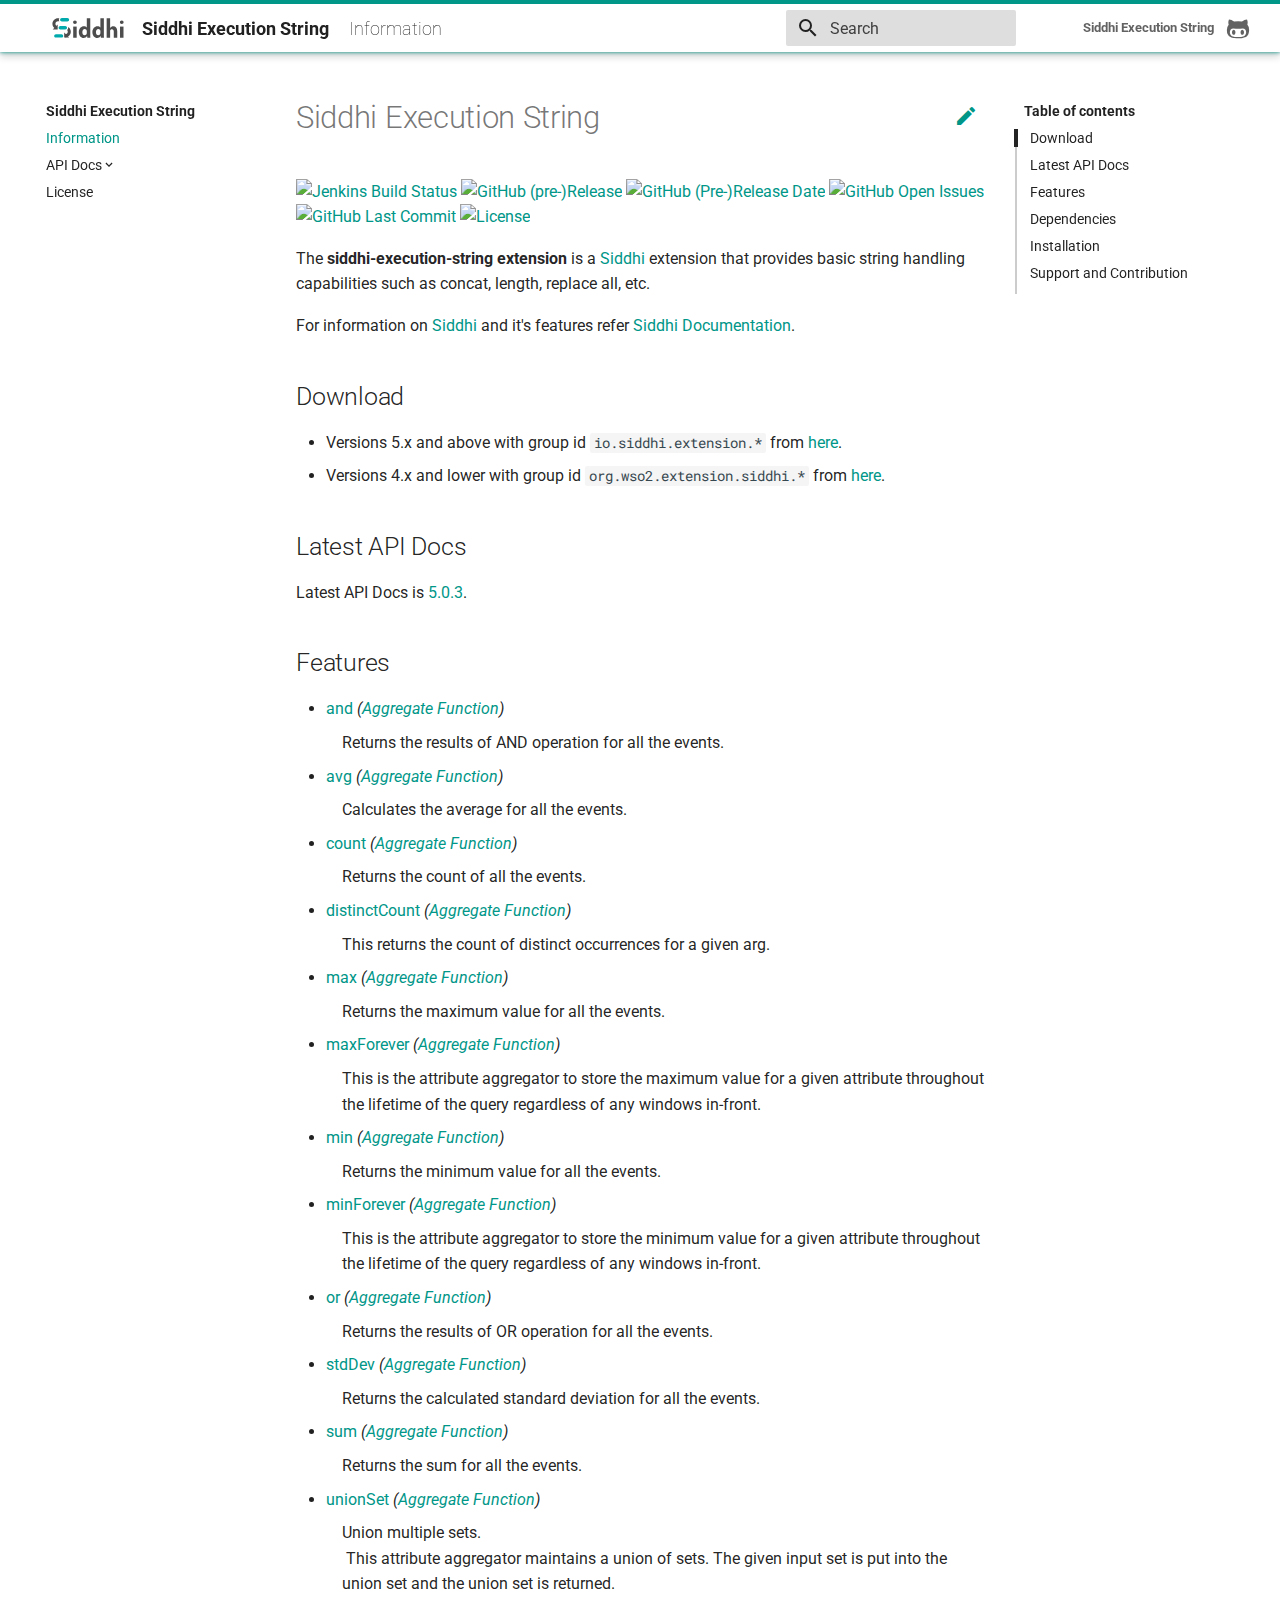
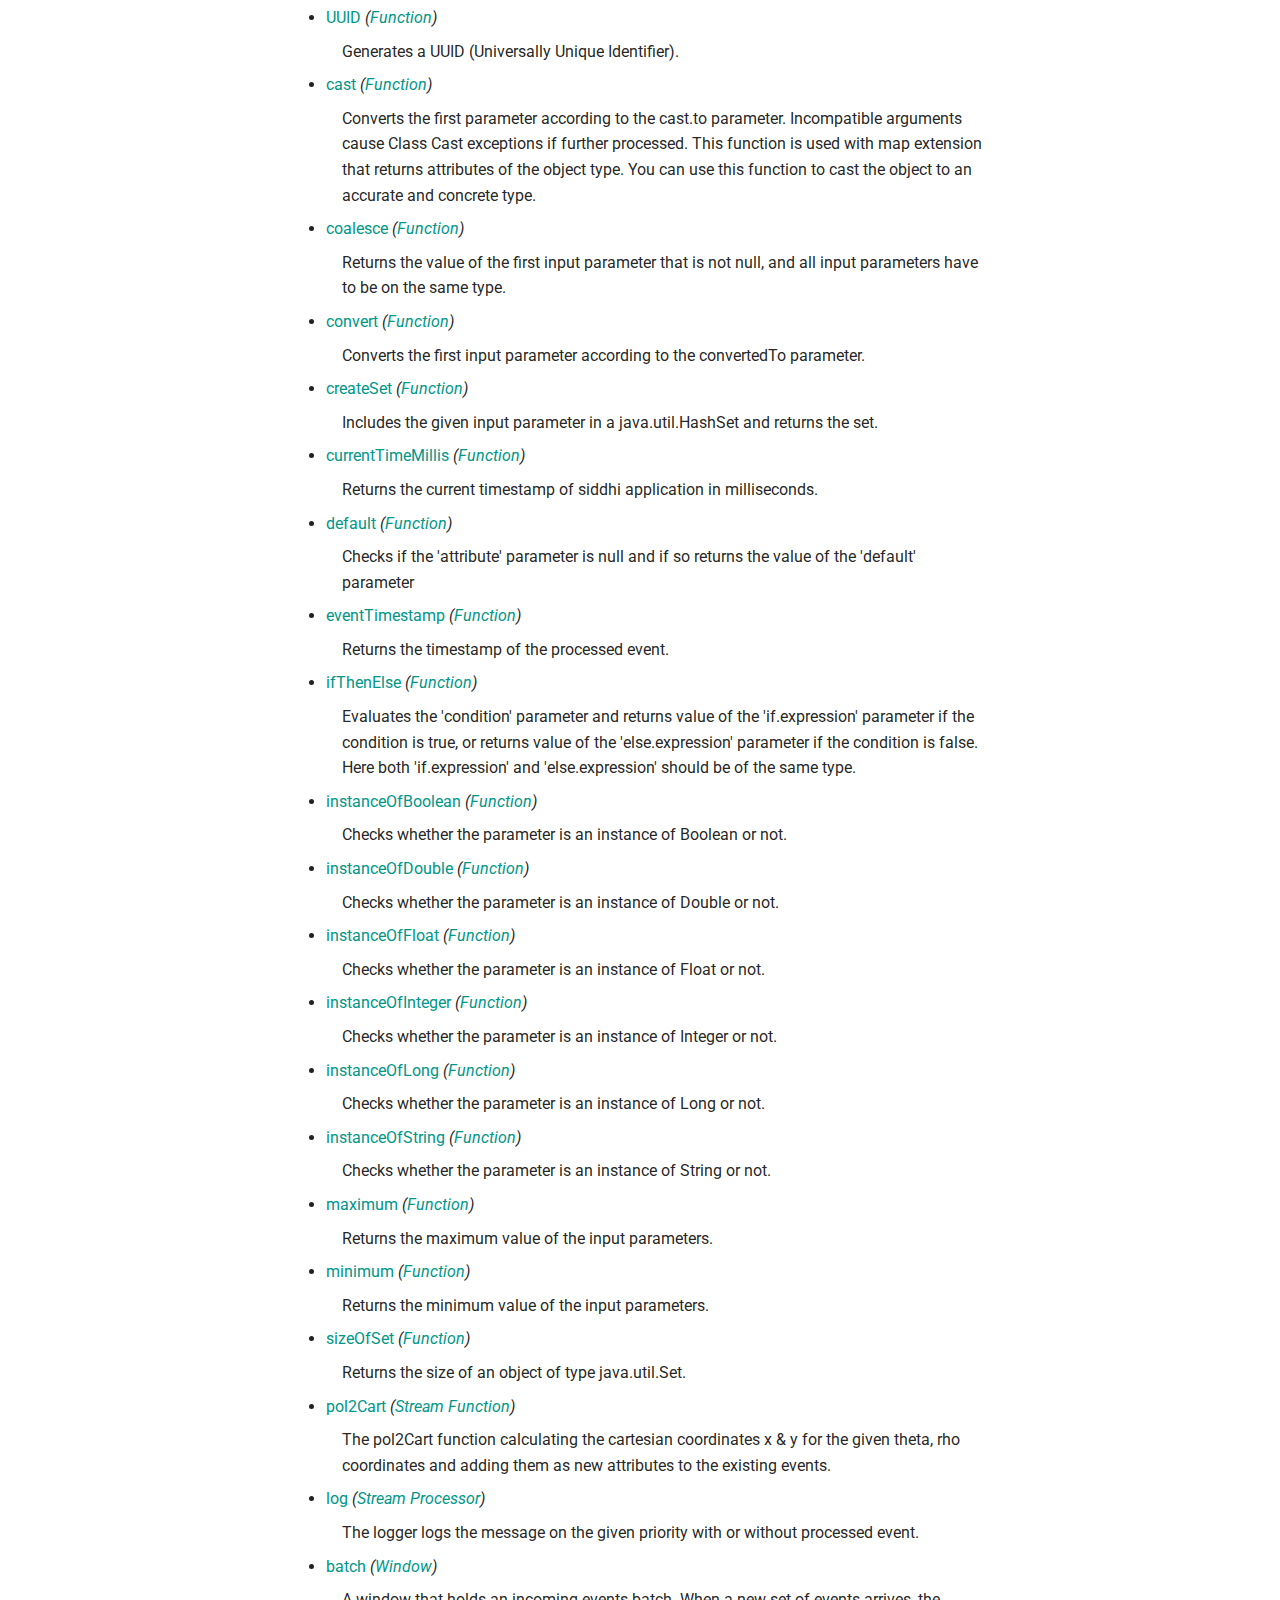
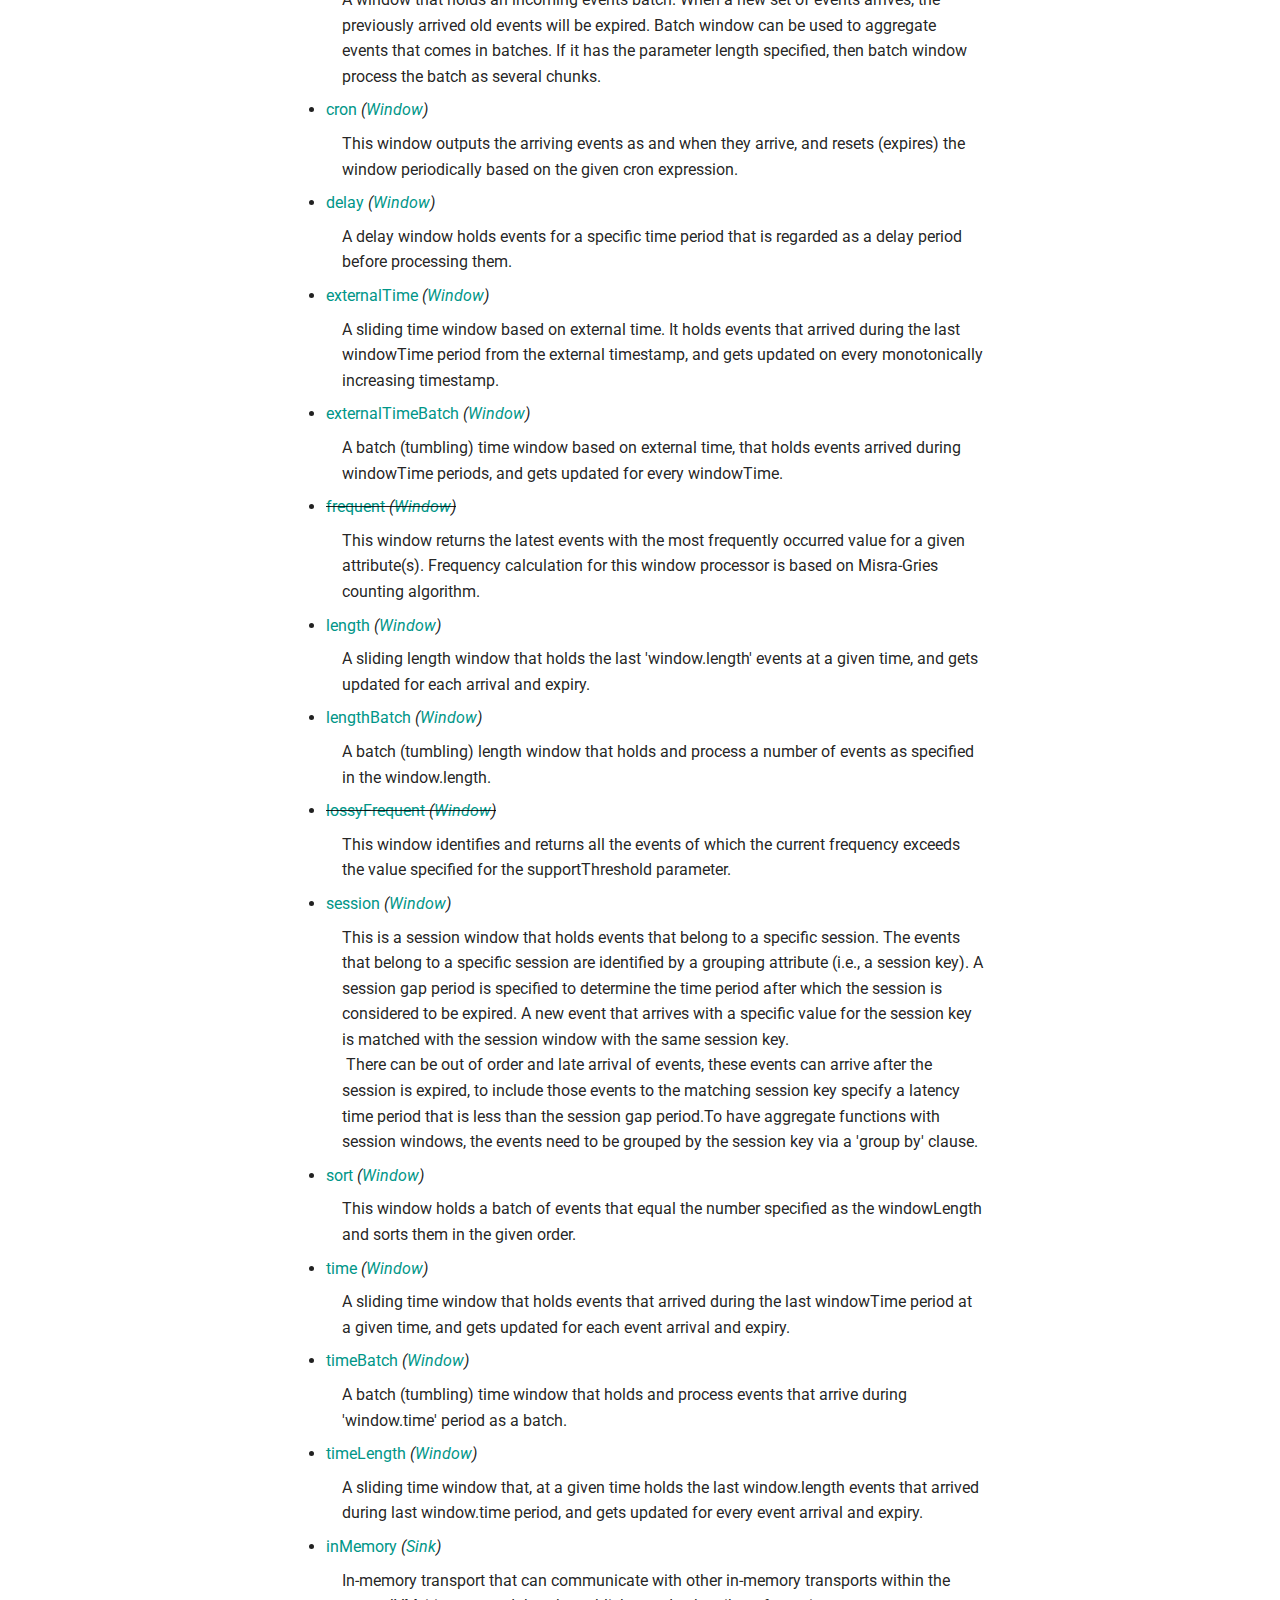
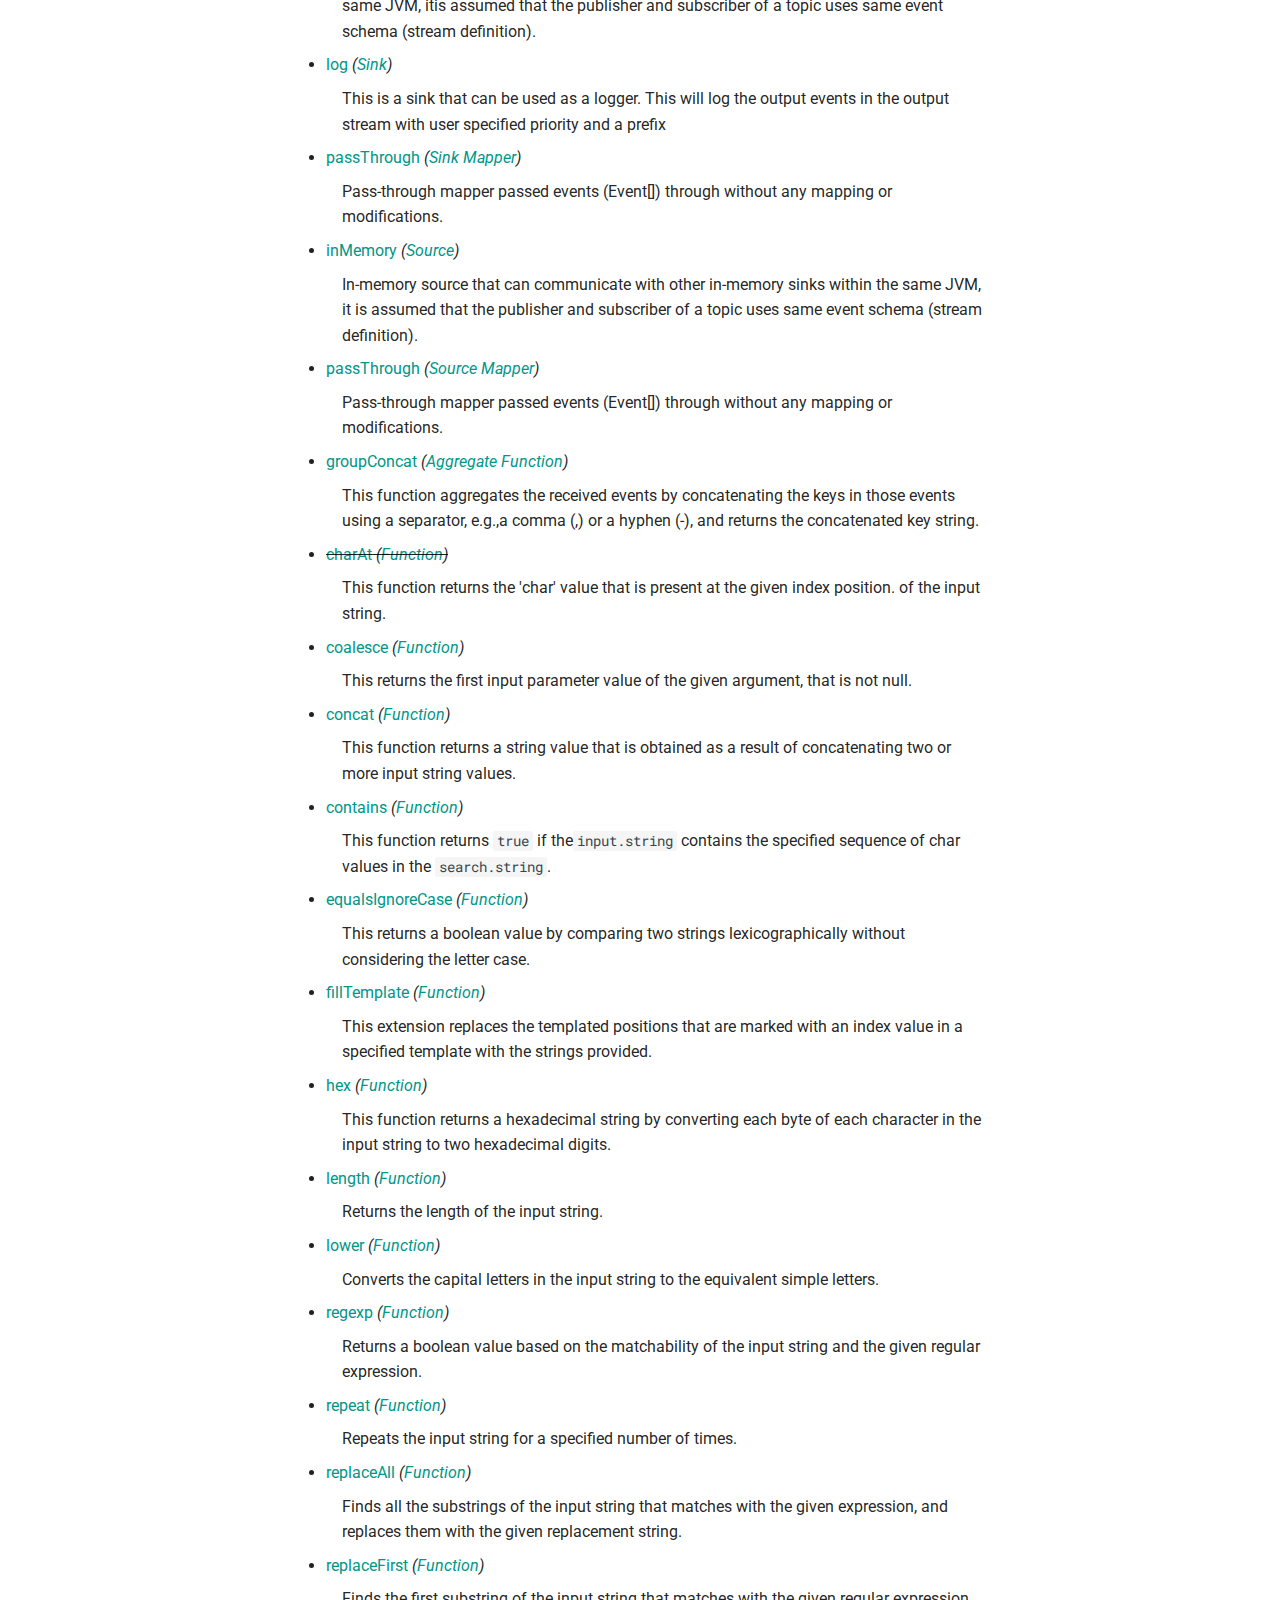
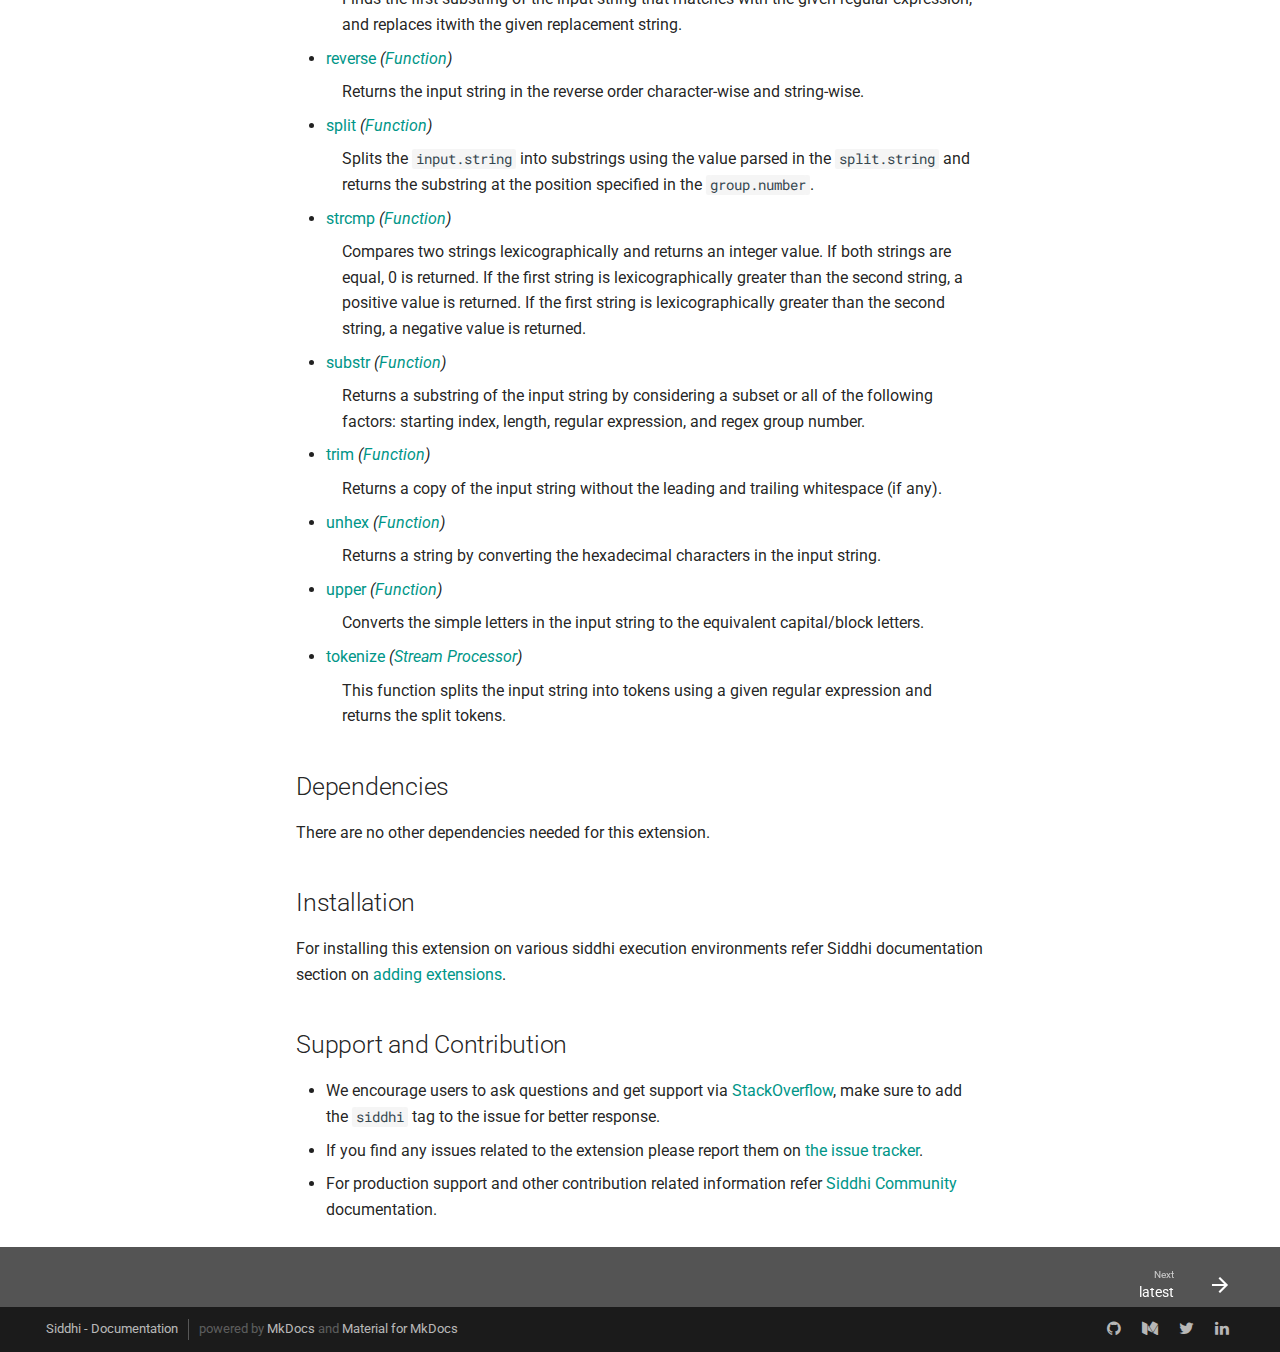
==== commit 2341d857: "[WSO2-Release] [Release 5.0.3] update documentation for release 5.0.3" ====
--- a/index.html
+++ b/index.html
@@ -87,7 +87,7 @@
 <li><a target="_blank" href="https://siddhi-io.github.io/siddhi-execution-string/api/5.0.3/#inmemory-source">inMemory</a> <em>(<a target="_blank" href="http://siddhi.io/en/v5.0/docs/query-guide/#source">Source</a>)</em><br> <div style="padding-left: 1em;"><p>In-memory source that can communicate with other in-memory sinks within the same JVM, it is assumed that the publisher and subscriber of a topic uses same event schema (stream definition).</p></div></li>
 <li><a target="_blank" href="https://siddhi-io.github.io/siddhi-execution-string/api/5.0.3/#passthrough-source-mapper">passThrough</a> <em>(<a target="_blank" href="http://siddhi.io/en/v5.0/docs/query-guide/#source-mapper">Source Mapper</a>)</em><br> <div style="padding-left: 1em;"><p>Pass-through mapper passed events (Event[]) through without any mapping or modifications.</p></div></li>
 <li><a target="_blank" href="https://siddhi-io.github.io/siddhi-execution-string/api/5.0.3/#groupconcat-aggregate-function">groupConcat</a> <em>(<a target="_blank" href="http://siddhi.io/en/v5.0/docs/query-guide/#aggregate-function">Aggregate Function</a>)</em><br> <div style="padding-left: 1em;"><p>This function aggregates the received events by concatenating the keys in those events using a separator, e.g.,a comma (,) or a hyphen (-), and returns the concatenated key string.</p></div></li>
-<li><a target="_blank" href="https://siddhi-io.github.io/siddhi-execution-string/api/5.0.3/#charat-function">charAt</a> <em>(<a target="_blank" href="http://siddhi.io/en/v5.0/docs/query-guide/#function">Function</a>)</em><br> <div style="padding-left: 1em;"><p>This function returns the 'char' value that is present at the given index position. of the input string.</p></div></li>
+<li><s><a target="_blank" href="https://siddhi-io.github.io/siddhi-execution-string/api/5.0.3/#charat-function">charAt</a> <em>(<a target="_blank" href="http://siddhi.io/en/v5.0/docs/query-guide/#function">Function</a>)</em></s><br> <div style="padding-left: 1em;"><p>This function returns the 'char' value that is present at the given index position. of the input string.</p></div></li>
 <li><a target="_blank" href="https://siddhi-io.github.io/siddhi-execution-string/api/5.0.3/#coalesce-function">coalesce</a> <em>(<a target="_blank" href="http://siddhi.io/en/v5.0/docs/query-guide/#function">Function</a>)</em><br> <div style="padding-left: 1em;"><p> This returns the first input parameter value of the given argument, that is not null.</p></div></li>
 <li><a target="_blank" href="https://siddhi-io.github.io/siddhi-execution-string/api/5.0.3/#concat-function">concat</a> <em>(<a target="_blank" href="http://siddhi.io/en/v5.0/docs/query-guide/#function">Function</a>)</em><br> <div style="padding-left: 1em;"><p>This function returns a string value that is obtained as a result of concatenating two or more input string values.</p></div></li>
 <li><a target="_blank" href="https://siddhi-io.github.io/siddhi-execution-string/api/5.0.3/#contains-function">contains</a> <em>(<a target="_blank" href="http://siddhi.io/en/v5.0/docs/query-guide/#function">Function</a>)</em><br> <div style="padding-left: 1em;"><p>This function returns <code>true</code> if the<code>input.string</code> contains the specified sequence of char values in the <code>search.string</code>. </p></div></li>
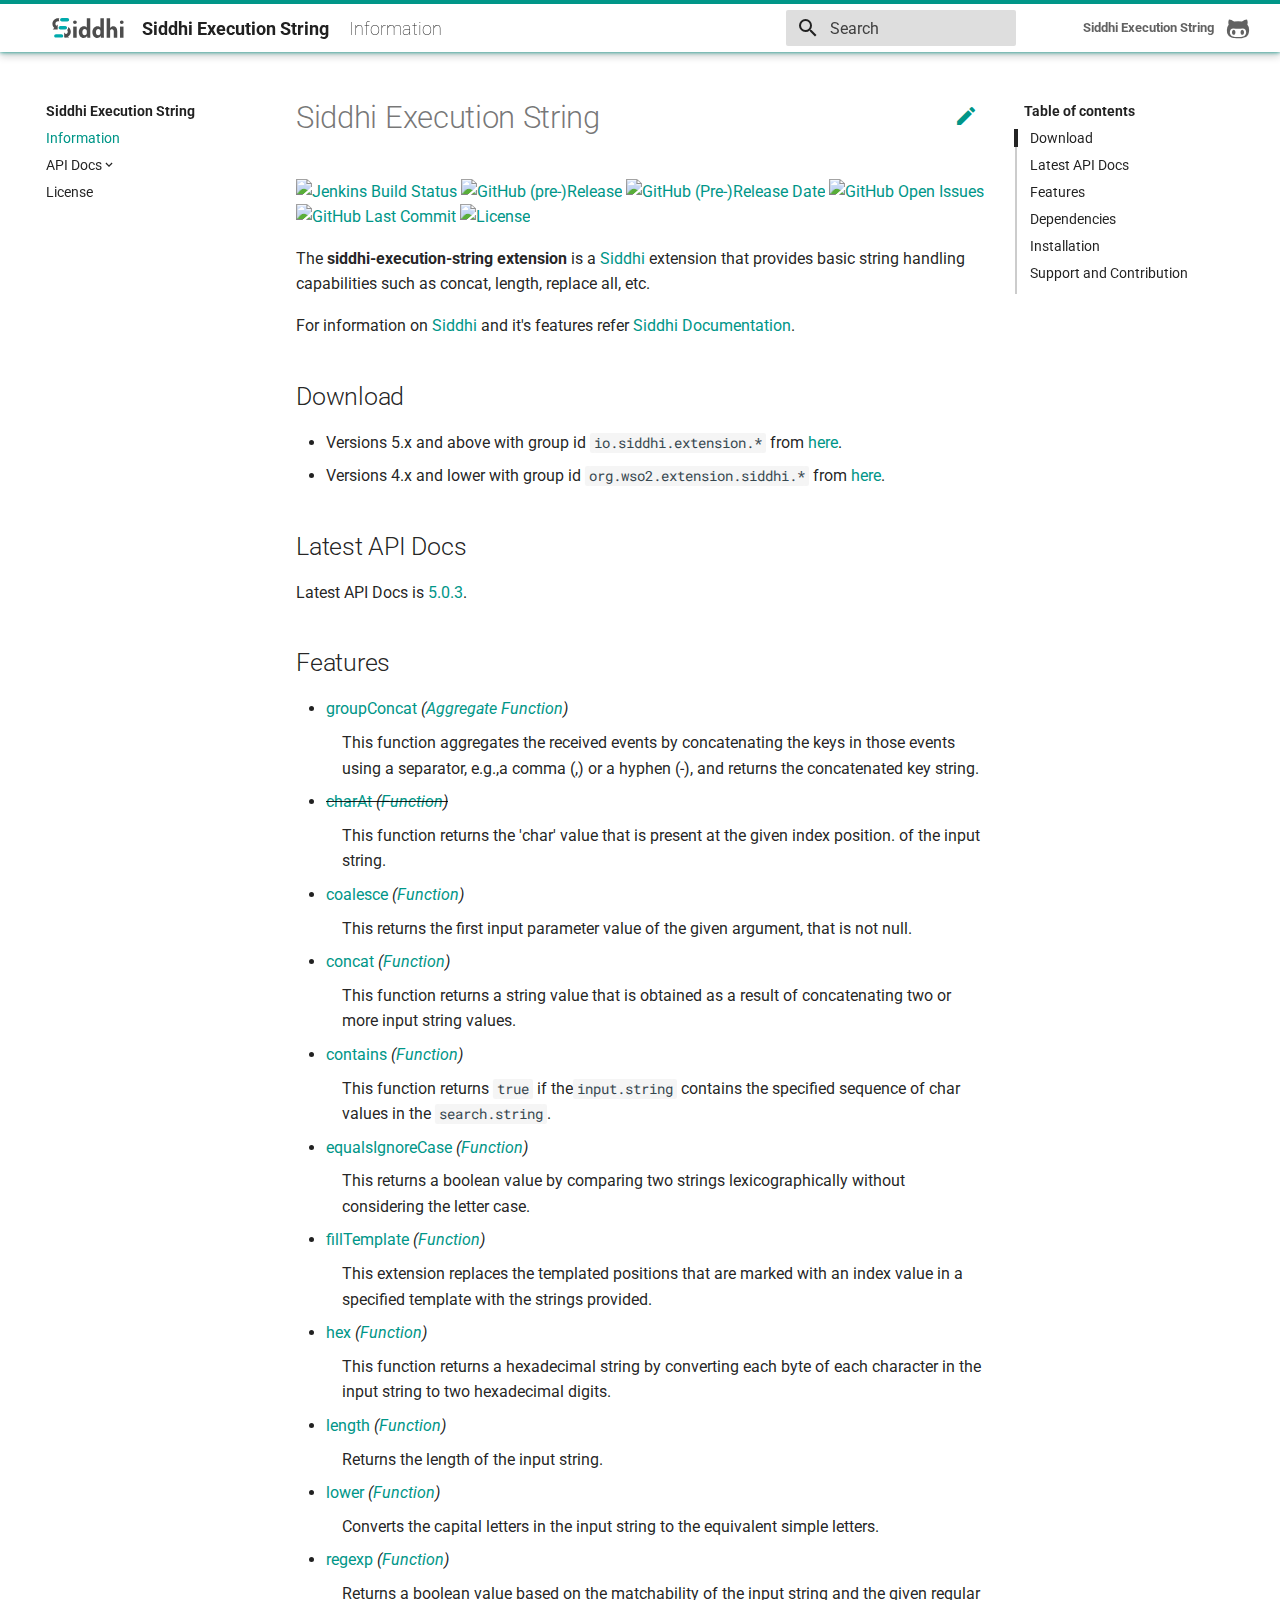
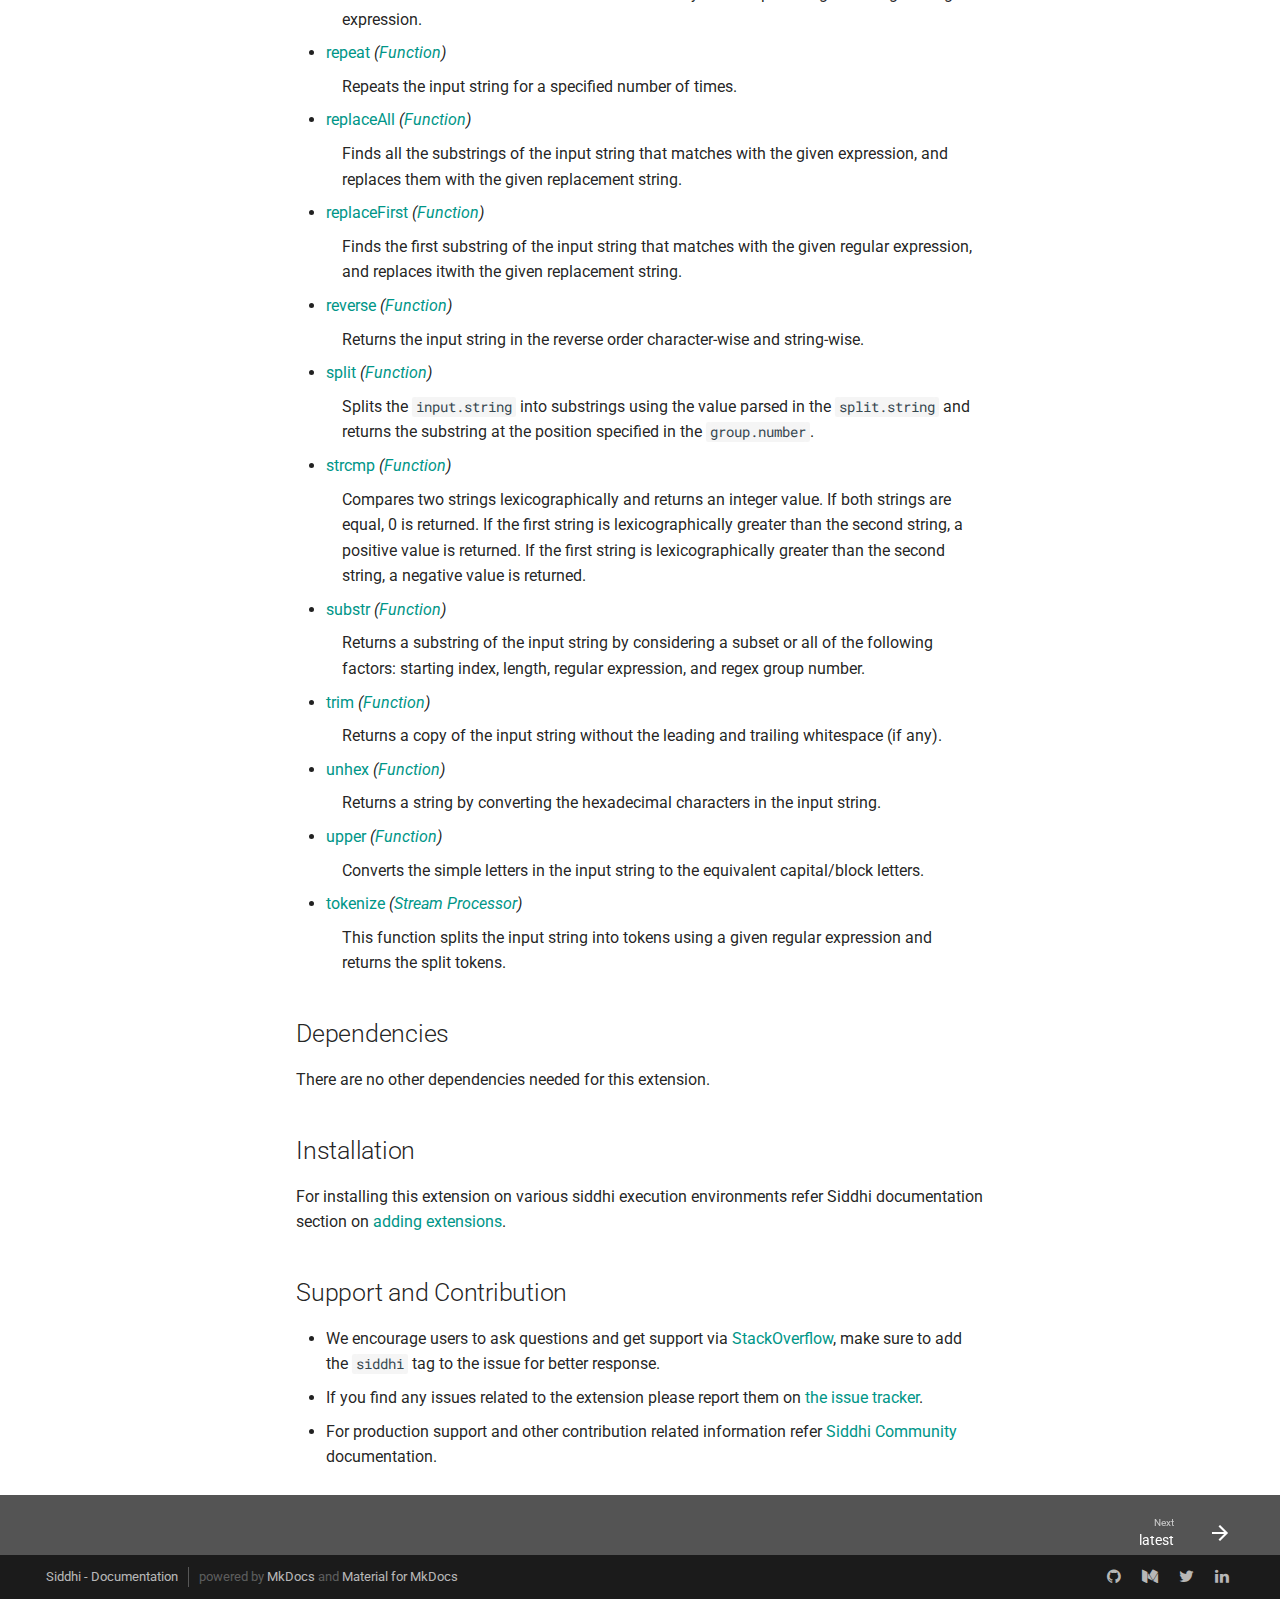
==== commit 76961387: "[WSO2-Release] [Release 5.0.3] update documentation for release 5.0.3" ====
--- a/index.html
+++ b/index.html
@@ -35,57 +35,6 @@
 <p>Latest API Docs is <a target="_blank" href="https://siddhi-io.github.io/siddhi-execution-string/api/5.0.3">5.0.3</a>.</p>
 <h2 id="features">Features</h2>
 <ul>
-<li><a target="_blank" href="https://siddhi-io.github.io/siddhi-execution-string/api/5.0.3/#and-aggregate-function">and</a> <em>(<a target="_blank" href="http://siddhi.io/en/v5.0/docs/query-guide/#aggregate-function">Aggregate Function</a>)</em><br> <div style="padding-left: 1em;"><p>Returns the results of AND operation for all the events.</p></div></li>
-<li><a target="_blank" href="https://siddhi-io.github.io/siddhi-execution-string/api/5.0.3/#avg-aggregate-function">avg</a> <em>(<a target="_blank" href="http://siddhi.io/en/v5.0/docs/query-guide/#aggregate-function">Aggregate Function</a>)</em><br> <div style="padding-left: 1em;"><p>Calculates the average for all the events.</p></div></li>
-<li><a target="_blank" href="https://siddhi-io.github.io/siddhi-execution-string/api/5.0.3/#count-aggregate-function">count</a> <em>(<a target="_blank" href="http://siddhi.io/en/v5.0/docs/query-guide/#aggregate-function">Aggregate Function</a>)</em><br> <div style="padding-left: 1em;"><p>Returns the count of all the events.</p></div></li>
-<li><a target="_blank" href="https://siddhi-io.github.io/siddhi-execution-string/api/5.0.3/#distinctcount-aggregate-function">distinctCount</a> <em>(<a target="_blank" href="http://siddhi.io/en/v5.0/docs/query-guide/#aggregate-function">Aggregate Function</a>)</em><br> <div style="padding-left: 1em;"><p>This returns the count of distinct occurrences for a given arg.</p></div></li>
-<li><a target="_blank" href="https://siddhi-io.github.io/siddhi-execution-string/api/5.0.3/#max-aggregate-function">max</a> <em>(<a target="_blank" href="http://siddhi.io/en/v5.0/docs/query-guide/#aggregate-function">Aggregate Function</a>)</em><br> <div style="padding-left: 1em;"><p>Returns the maximum value for all the events.</p></div></li>
-<li><a target="_blank" href="https://siddhi-io.github.io/siddhi-execution-string/api/5.0.3/#maxforever-aggregate-function">maxForever</a> <em>(<a target="_blank" href="http://siddhi.io/en/v5.0/docs/query-guide/#aggregate-function">Aggregate Function</a>)</em><br> <div style="padding-left: 1em;"><p>This is the attribute aggregator to store the maximum value for a given attribute throughout the lifetime of the query regardless of any windows in-front.</p></div></li>
-<li><a target="_blank" href="https://siddhi-io.github.io/siddhi-execution-string/api/5.0.3/#min-aggregate-function">min</a> <em>(<a target="_blank" href="http://siddhi.io/en/v5.0/docs/query-guide/#aggregate-function">Aggregate Function</a>)</em><br> <div style="padding-left: 1em;"><p>Returns the minimum value for all the events.</p></div></li>
-<li><a target="_blank" href="https://siddhi-io.github.io/siddhi-execution-string/api/5.0.3/#minforever-aggregate-function">minForever</a> <em>(<a target="_blank" href="http://siddhi.io/en/v5.0/docs/query-guide/#aggregate-function">Aggregate Function</a>)</em><br> <div style="padding-left: 1em;"><p>This is the attribute aggregator to store the minimum value for a given attribute throughout the lifetime of the query regardless of any windows in-front.</p></div></li>
-<li><a target="_blank" href="https://siddhi-io.github.io/siddhi-execution-string/api/5.0.3/#or-aggregate-function">or</a> <em>(<a target="_blank" href="http://siddhi.io/en/v5.0/docs/query-guide/#aggregate-function">Aggregate Function</a>)</em><br> <div style="padding-left: 1em;"><p>Returns the results of OR operation for all the events.</p></div></li>
-<li><a target="_blank" href="https://siddhi-io.github.io/siddhi-execution-string/api/5.0.3/#stddev-aggregate-function">stdDev</a> <em>(<a target="_blank" href="http://siddhi.io/en/v5.0/docs/query-guide/#aggregate-function">Aggregate Function</a>)</em><br> <div style="padding-left: 1em;"><p>Returns the calculated standard deviation for all the events.</p></div></li>
-<li><a target="_blank" href="https://siddhi-io.github.io/siddhi-execution-string/api/5.0.3/#sum-aggregate-function">sum</a> <em>(<a target="_blank" href="http://siddhi.io/en/v5.0/docs/query-guide/#aggregate-function">Aggregate Function</a>)</em><br> <div style="padding-left: 1em;"><p>Returns the sum for all the events.</p></div></li>
-<li><a target="_blank" href="https://siddhi-io.github.io/siddhi-execution-string/api/5.0.3/#unionset-aggregate-function">unionSet</a> <em>(<a target="_blank" href="http://siddhi.io/en/v5.0/docs/query-guide/#aggregate-function">Aggregate Function</a>)</em><br> <div style="padding-left: 1em;"><p>Union multiple sets. <br>&nbsp;This attribute aggregator maintains a union of sets. The given input set is put into the union set and the union set is returned.</p></div></li>
-<li><a target="_blank" href="https://siddhi-io.github.io/siddhi-execution-string/api/5.0.3/#uuid-function">UUID</a> <em>(<a target="_blank" href="http://siddhi.io/en/v5.0/docs/query-guide/#function">Function</a>)</em><br> <div style="padding-left: 1em;"><p>Generates a UUID (Universally Unique Identifier).</p></div></li>
-<li><a target="_blank" href="https://siddhi-io.github.io/siddhi-execution-string/api/5.0.3/#cast-function">cast</a> <em>(<a target="_blank" href="http://siddhi.io/en/v5.0/docs/query-guide/#function">Function</a>)</em><br> <div style="padding-left: 1em;"><p>Converts the first parameter according to the cast.to parameter. Incompatible arguments cause Class Cast exceptions if further processed. This function is used with map extension that returns attributes of the object type. You can use this function to cast the object to an accurate and concrete type.</p></div></li>
-<li><a target="_blank" href="https://siddhi-io.github.io/siddhi-execution-string/api/5.0.3/#coalesce-function">coalesce</a> <em>(<a target="_blank" href="http://siddhi.io/en/v5.0/docs/query-guide/#function">Function</a>)</em><br> <div style="padding-left: 1em;"><p>Returns the value of the first input parameter that is not null, and all input parameters have to be on the same type.</p></div></li>
-<li><a target="_blank" href="https://siddhi-io.github.io/siddhi-execution-string/api/5.0.3/#convert-function">convert</a> <em>(<a target="_blank" href="http://siddhi.io/en/v5.0/docs/query-guide/#function">Function</a>)</em><br> <div style="padding-left: 1em;"><p>Converts the first input parameter according to the convertedTo parameter.</p></div></li>
-<li><a target="_blank" href="https://siddhi-io.github.io/siddhi-execution-string/api/5.0.3/#createset-function">createSet</a> <em>(<a target="_blank" href="http://siddhi.io/en/v5.0/docs/query-guide/#function">Function</a>)</em><br> <div style="padding-left: 1em;"><p>Includes the given input parameter in a java.util.HashSet and returns the set. </p></div></li>
-<li><a target="_blank" href="https://siddhi-io.github.io/siddhi-execution-string/api/5.0.3/#currenttimemillis-function">currentTimeMillis</a> <em>(<a target="_blank" href="http://siddhi.io/en/v5.0/docs/query-guide/#function">Function</a>)</em><br> <div style="padding-left: 1em;"><p>Returns the current timestamp of siddhi application in milliseconds.</p></div></li>
-<li><a target="_blank" href="https://siddhi-io.github.io/siddhi-execution-string/api/5.0.3/#default-function">default</a> <em>(<a target="_blank" href="http://siddhi.io/en/v5.0/docs/query-guide/#function">Function</a>)</em><br> <div style="padding-left: 1em;"><p>Checks if the 'attribute' parameter is null and if so returns the value of the 'default' parameter</p></div></li>
-<li><a target="_blank" href="https://siddhi-io.github.io/siddhi-execution-string/api/5.0.3/#eventtimestamp-function">eventTimestamp</a> <em>(<a target="_blank" href="http://siddhi.io/en/v5.0/docs/query-guide/#function">Function</a>)</em><br> <div style="padding-left: 1em;"><p>Returns the timestamp of the processed event.</p></div></li>
-<li><a target="_blank" href="https://siddhi-io.github.io/siddhi-execution-string/api/5.0.3/#ifthenelse-function">ifThenElse</a> <em>(<a target="_blank" href="http://siddhi.io/en/v5.0/docs/query-guide/#function">Function</a>)</em><br> <div style="padding-left: 1em;"><p>Evaluates the 'condition' parameter and returns value of the 'if.expression' parameter if the condition is true, or returns value of the 'else.expression' parameter if the condition is false. Here both 'if.expression' and 'else.expression' should be of the same type.</p></div></li>
-<li><a target="_blank" href="https://siddhi-io.github.io/siddhi-execution-string/api/5.0.3/#instanceofboolean-function">instanceOfBoolean</a> <em>(<a target="_blank" href="http://siddhi.io/en/v5.0/docs/query-guide/#function">Function</a>)</em><br> <div style="padding-left: 1em;"><p>Checks whether the parameter is an instance of Boolean or not.</p></div></li>
-<li><a target="_blank" href="https://siddhi-io.github.io/siddhi-execution-string/api/5.0.3/#instanceofdouble-function">instanceOfDouble</a> <em>(<a target="_blank" href="http://siddhi.io/en/v5.0/docs/query-guide/#function">Function</a>)</em><br> <div style="padding-left: 1em;"><p>Checks whether the parameter is an instance of Double or not.</p></div></li>
-<li><a target="_blank" href="https://siddhi-io.github.io/siddhi-execution-string/api/5.0.3/#instanceoffloat-function">instanceOfFloat</a> <em>(<a target="_blank" href="http://siddhi.io/en/v5.0/docs/query-guide/#function">Function</a>)</em><br> <div style="padding-left: 1em;"><p>Checks whether the parameter is an instance of Float or not.</p></div></li>
-<li><a target="_blank" href="https://siddhi-io.github.io/siddhi-execution-string/api/5.0.3/#instanceofinteger-function">instanceOfInteger</a> <em>(<a target="_blank" href="http://siddhi.io/en/v5.0/docs/query-guide/#function">Function</a>)</em><br> <div style="padding-left: 1em;"><p>Checks whether the parameter is an instance of Integer or not.</p></div></li>
-<li><a target="_blank" href="https://siddhi-io.github.io/siddhi-execution-string/api/5.0.3/#instanceoflong-function">instanceOfLong</a> <em>(<a target="_blank" href="http://siddhi.io/en/v5.0/docs/query-guide/#function">Function</a>)</em><br> <div style="padding-left: 1em;"><p>Checks whether the parameter is an instance of Long or not.</p></div></li>
-<li><a target="_blank" href="https://siddhi-io.github.io/siddhi-execution-string/api/5.0.3/#instanceofstring-function">instanceOfString</a> <em>(<a target="_blank" href="http://siddhi.io/en/v5.0/docs/query-guide/#function">Function</a>)</em><br> <div style="padding-left: 1em;"><p>Checks whether the parameter is an instance of String or not.</p></div></li>
-<li><a target="_blank" href="https://siddhi-io.github.io/siddhi-execution-string/api/5.0.3/#maximum-function">maximum</a> <em>(<a target="_blank" href="http://siddhi.io/en/v5.0/docs/query-guide/#function">Function</a>)</em><br> <div style="padding-left: 1em;"><p>Returns the maximum value of the input parameters.</p></div></li>
-<li><a target="_blank" href="https://siddhi-io.github.io/siddhi-execution-string/api/5.0.3/#minimum-function">minimum</a> <em>(<a target="_blank" href="http://siddhi.io/en/v5.0/docs/query-guide/#function">Function</a>)</em><br> <div style="padding-left: 1em;"><p>Returns the minimum value of the input parameters.</p></div></li>
-<li><a target="_blank" href="https://siddhi-io.github.io/siddhi-execution-string/api/5.0.3/#sizeofset-function">sizeOfSet</a> <em>(<a target="_blank" href="http://siddhi.io/en/v5.0/docs/query-guide/#function">Function</a>)</em><br> <div style="padding-left: 1em;"><p>Returns the size of an object of type java.util.Set.</p></div></li>
-<li><a target="_blank" href="https://siddhi-io.github.io/siddhi-execution-string/api/5.0.3/#pol2cart-stream-function">pol2Cart</a> <em>(<a target="_blank" href="http://siddhi.io/en/v5.0/docs/query-guide/#stream-function">Stream Function</a>)</em><br> <div style="padding-left: 1em;"><p>The pol2Cart function calculating the cartesian coordinates x &amp; y for the given theta, rho coordinates and adding them as new attributes to the existing events.</p></div></li>
-<li><a target="_blank" href="https://siddhi-io.github.io/siddhi-execution-string/api/5.0.3/#log-stream-processor">log</a> <em>(<a target="_blank" href="http://siddhi.io/en/v5.0/docs/query-guide/#stream-processor">Stream Processor</a>)</em><br> <div style="padding-left: 1em;"><p>The logger logs the message on the given priority with or without processed event.</p></div></li>
-<li><a target="_blank" href="https://siddhi-io.github.io/siddhi-execution-string/api/5.0.3/#batch-window">batch</a> <em>(<a target="_blank" href="http://siddhi.io/en/v5.0/docs/query-guide/#window">Window</a>)</em><br> <div style="padding-left: 1em;"><p>A window that holds an incoming events batch. When a new set of events arrives, the previously arrived old events will be expired. Batch window can be used to aggregate events that comes in batches. If it has the parameter length specified, then batch window process the batch as several chunks.</p></div></li>
-<li><a target="_blank" href="https://siddhi-io.github.io/siddhi-execution-string/api/5.0.3/#cron-window">cron</a> <em>(<a target="_blank" href="http://siddhi.io/en/v5.0/docs/query-guide/#window">Window</a>)</em><br> <div style="padding-left: 1em;"><p>This window outputs the arriving events as and when they arrive, and resets (expires) the window periodically based on the given cron expression.</p></div></li>
-<li><a target="_blank" href="https://siddhi-io.github.io/siddhi-execution-string/api/5.0.3/#delay-window">delay</a> <em>(<a target="_blank" href="http://siddhi.io/en/v5.0/docs/query-guide/#window">Window</a>)</em><br> <div style="padding-left: 1em;"><p>A delay window holds events for a specific time period that is regarded as a delay period before processing them.</p></div></li>
-<li><a target="_blank" href="https://siddhi-io.github.io/siddhi-execution-string/api/5.0.3/#externaltime-window">externalTime</a> <em>(<a target="_blank" href="http://siddhi.io/en/v5.0/docs/query-guide/#window">Window</a>)</em><br> <div style="padding-left: 1em;"><p>A sliding time window based on external time. It holds events that arrived during the last windowTime period from the external timestamp, and gets updated on every monotonically increasing timestamp.</p></div></li>
-<li><a target="_blank" href="https://siddhi-io.github.io/siddhi-execution-string/api/5.0.3/#externaltimebatch-window">externalTimeBatch</a> <em>(<a target="_blank" href="http://siddhi.io/en/v5.0/docs/query-guide/#window">Window</a>)</em><br> <div style="padding-left: 1em;"><p>A batch (tumbling) time window based on external time, that holds events arrived during windowTime periods, and gets updated for every windowTime.</p></div></li>
-<li><s><a target="_blank" href="https://siddhi-io.github.io/siddhi-execution-string/api/5.0.3/#frequent-window">frequent</a> <em>(<a target="_blank" href="http://siddhi.io/en/v5.0/docs/query-guide/#window">Window</a>)</em></s><br> <div style="padding-left: 1em;"><p>This window returns the latest events with the most frequently occurred value for a given attribute(s). Frequency calculation for this window processor is based on Misra-Gries counting algorithm.</p></div></li>
-<li><a target="_blank" href="https://siddhi-io.github.io/siddhi-execution-string/api/5.0.3/#length-window">length</a> <em>(<a target="_blank" href="http://siddhi.io/en/v5.0/docs/query-guide/#window">Window</a>)</em><br> <div style="padding-left: 1em;"><p>A sliding length window that holds the last 'window.length' events at a given time, and gets updated for each arrival and expiry.</p></div></li>
-<li><a target="_blank" href="https://siddhi-io.github.io/siddhi-execution-string/api/5.0.3/#lengthbatch-window">lengthBatch</a> <em>(<a target="_blank" href="http://siddhi.io/en/v5.0/docs/query-guide/#window">Window</a>)</em><br> <div style="padding-left: 1em;"><p>A batch (tumbling) length window that holds and process a number of events as specified in the window.length.</p></div></li>
-<li><s><a target="_blank" href="https://siddhi-io.github.io/siddhi-execution-string/api/5.0.3/#lossyfrequent-window">lossyFrequent</a> <em>(<a target="_blank" href="http://siddhi.io/en/v5.0/docs/query-guide/#window">Window</a>)</em></s><br> <div style="padding-left: 1em;"><p>This window identifies and returns all the events of which the current frequency exceeds the value specified for the supportThreshold parameter.</p></div></li>
-<li><a target="_blank" href="https://siddhi-io.github.io/siddhi-execution-string/api/5.0.3/#session-window">session</a> <em>(<a target="_blank" href="http://siddhi.io/en/v5.0/docs/query-guide/#window">Window</a>)</em><br> <div style="padding-left: 1em;"><p>This is a session window that holds events that belong to a specific session. The events that belong to a specific session are identified by a grouping attribute (i.e., a session key). A session gap period is specified to determine the time period after which the session is considered to be expired. A new event that arrives with a specific value for the session key is matched with the session window with the same session key.<br>&nbsp;There can be out of order and late arrival of events, these events can arrive after the session is expired, to include those events to the matching session key specify a latency time period that is less than the session gap period.To have aggregate functions with session windows, the events need to be grouped by the session key via a 'group by' clause.</p></div></li>
-<li><a target="_blank" href="https://siddhi-io.github.io/siddhi-execution-string/api/5.0.3/#sort-window">sort</a> <em>(<a target="_blank" href="http://siddhi.io/en/v5.0/docs/query-guide/#window">Window</a>)</em><br> <div style="padding-left: 1em;"><p>This window holds a batch of events that equal the number specified as the windowLength and sorts them in the given order.</p></div></li>
-<li><a target="_blank" href="https://siddhi-io.github.io/siddhi-execution-string/api/5.0.3/#time-window">time</a> <em>(<a target="_blank" href="http://siddhi.io/en/v5.0/docs/query-guide/#window">Window</a>)</em><br> <div style="padding-left: 1em;"><p>A sliding time window that holds events that arrived during the last windowTime period at a given time, and gets updated for each event arrival and expiry.</p></div></li>
-<li><a target="_blank" href="https://siddhi-io.github.io/siddhi-execution-string/api/5.0.3/#timebatch-window">timeBatch</a> <em>(<a target="_blank" href="http://siddhi.io/en/v5.0/docs/query-guide/#window">Window</a>)</em><br> <div style="padding-left: 1em;"><p>A batch (tumbling) time window that holds and process events that arrive during 'window.time' period as a batch.</p></div></li>
-<li><a target="_blank" href="https://siddhi-io.github.io/siddhi-execution-string/api/5.0.3/#timelength-window">timeLength</a> <em>(<a target="_blank" href="http://siddhi.io/en/v5.0/docs/query-guide/#window">Window</a>)</em><br> <div style="padding-left: 1em;"><p>A sliding time window that, at a given time holds the last window.length events that arrived during last window.time period, and gets updated for every event arrival and expiry.</p></div></li>
-<li><a target="_blank" href="https://siddhi-io.github.io/siddhi-execution-string/api/5.0.3/#inmemory-sink">inMemory</a> <em>(<a target="_blank" href="http://siddhi.io/en/v5.0/docs/query-guide/#sink">Sink</a>)</em><br> <div style="padding-left: 1em;"><p>In-memory transport that can communicate with other in-memory transports within the same JVM, itis assumed that the publisher and subscriber of a topic uses same event schema (stream definition).</p></div></li>
-<li><a target="_blank" href="https://siddhi-io.github.io/siddhi-execution-string/api/5.0.3/#log-sink">log</a> <em>(<a target="_blank" href="http://siddhi.io/en/v5.0/docs/query-guide/#sink">Sink</a>)</em><br> <div style="padding-left: 1em;"><p>This is a sink that can be used as a logger. This will log the output events in the output stream with user specified priority and a prefix</p></div></li>
-<li><a target="_blank" href="https://siddhi-io.github.io/siddhi-execution-string/api/5.0.3/#passthrough-sink-mapper">passThrough</a> <em>(<a target="_blank" href="http://siddhi.io/en/v5.0/docs/query-guide/#sink-mapper">Sink Mapper</a>)</em><br> <div style="padding-left: 1em;"><p>Pass-through mapper passed events (Event[]) through without any mapping or modifications.</p></div></li>
-<li><a target="_blank" href="https://siddhi-io.github.io/siddhi-execution-string/api/5.0.3/#inmemory-source">inMemory</a> <em>(<a target="_blank" href="http://siddhi.io/en/v5.0/docs/query-guide/#source">Source</a>)</em><br> <div style="padding-left: 1em;"><p>In-memory source that can communicate with other in-memory sinks within the same JVM, it is assumed that the publisher and subscriber of a topic uses same event schema (stream definition).</p></div></li>
-<li><a target="_blank" href="https://siddhi-io.github.io/siddhi-execution-string/api/5.0.3/#passthrough-source-mapper">passThrough</a> <em>(<a target="_blank" href="http://siddhi.io/en/v5.0/docs/query-guide/#source-mapper">Source Mapper</a>)</em><br> <div style="padding-left: 1em;"><p>Pass-through mapper passed events (Event[]) through without any mapping or modifications.</p></div></li>
 <li><a target="_blank" href="https://siddhi-io.github.io/siddhi-execution-string/api/5.0.3/#groupconcat-aggregate-function">groupConcat</a> <em>(<a target="_blank" href="http://siddhi.io/en/v5.0/docs/query-guide/#aggregate-function">Aggregate Function</a>)</em><br> <div style="padding-left: 1em;"><p>This function aggregates the received events by concatenating the keys in those events using a separator, e.g.,a comma (,) or a hyphen (-), and returns the concatenated key string.</p></div></li>
 <li><s><a target="_blank" href="https://siddhi-io.github.io/siddhi-execution-string/api/5.0.3/#charat-function">charAt</a> <em>(<a target="_blank" href="http://siddhi.io/en/v5.0/docs/query-guide/#function">Function</a>)</em></s><br> <div style="padding-left: 1em;"><p>This function returns the 'char' value that is present at the given index position. of the input string.</p></div></li>
 <li><a target="_blank" href="https://siddhi-io.github.io/siddhi-execution-string/api/5.0.3/#coalesce-function">coalesce</a> <em>(<a target="_blank" href="http://siddhi.io/en/v5.0/docs/query-guide/#function">Function</a>)</em><br> <div style="padding-left: 1em;"><p> This returns the first input parameter value of the given argument, that is not null.</p></div></li>
